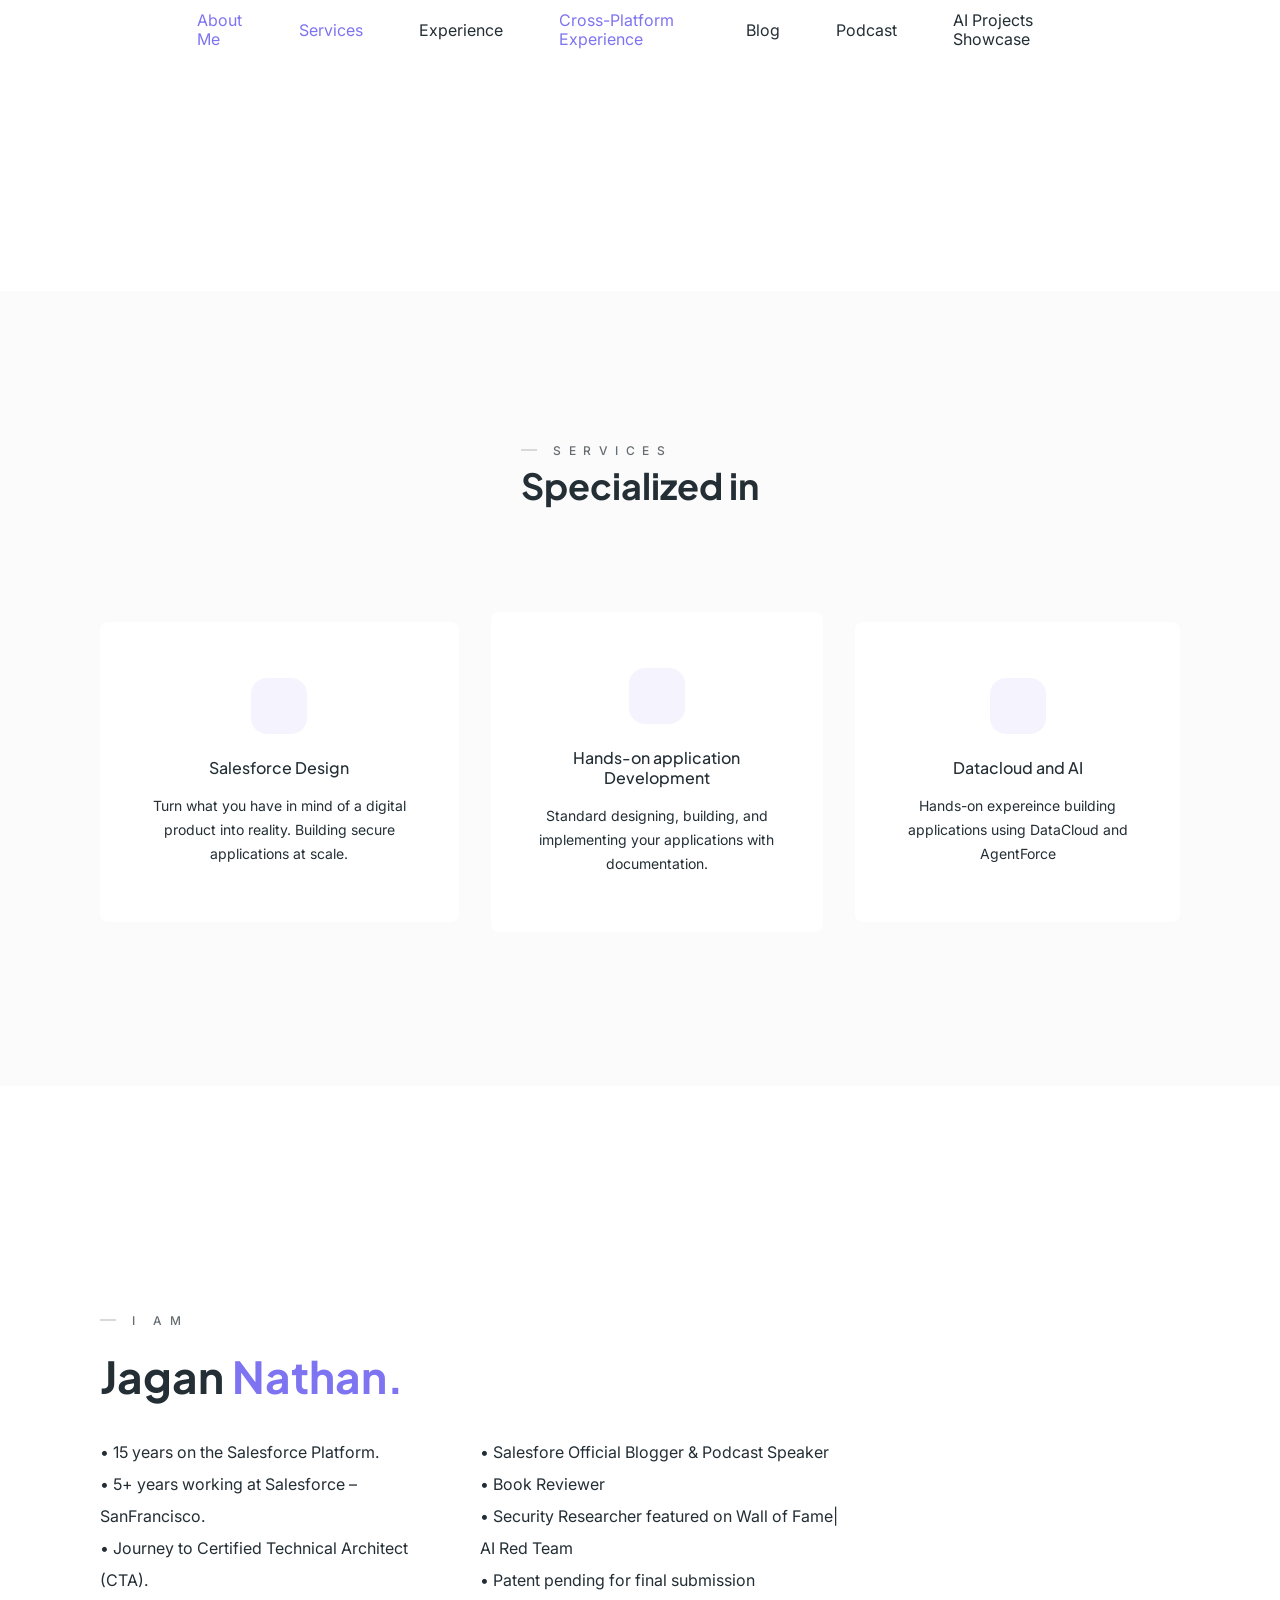
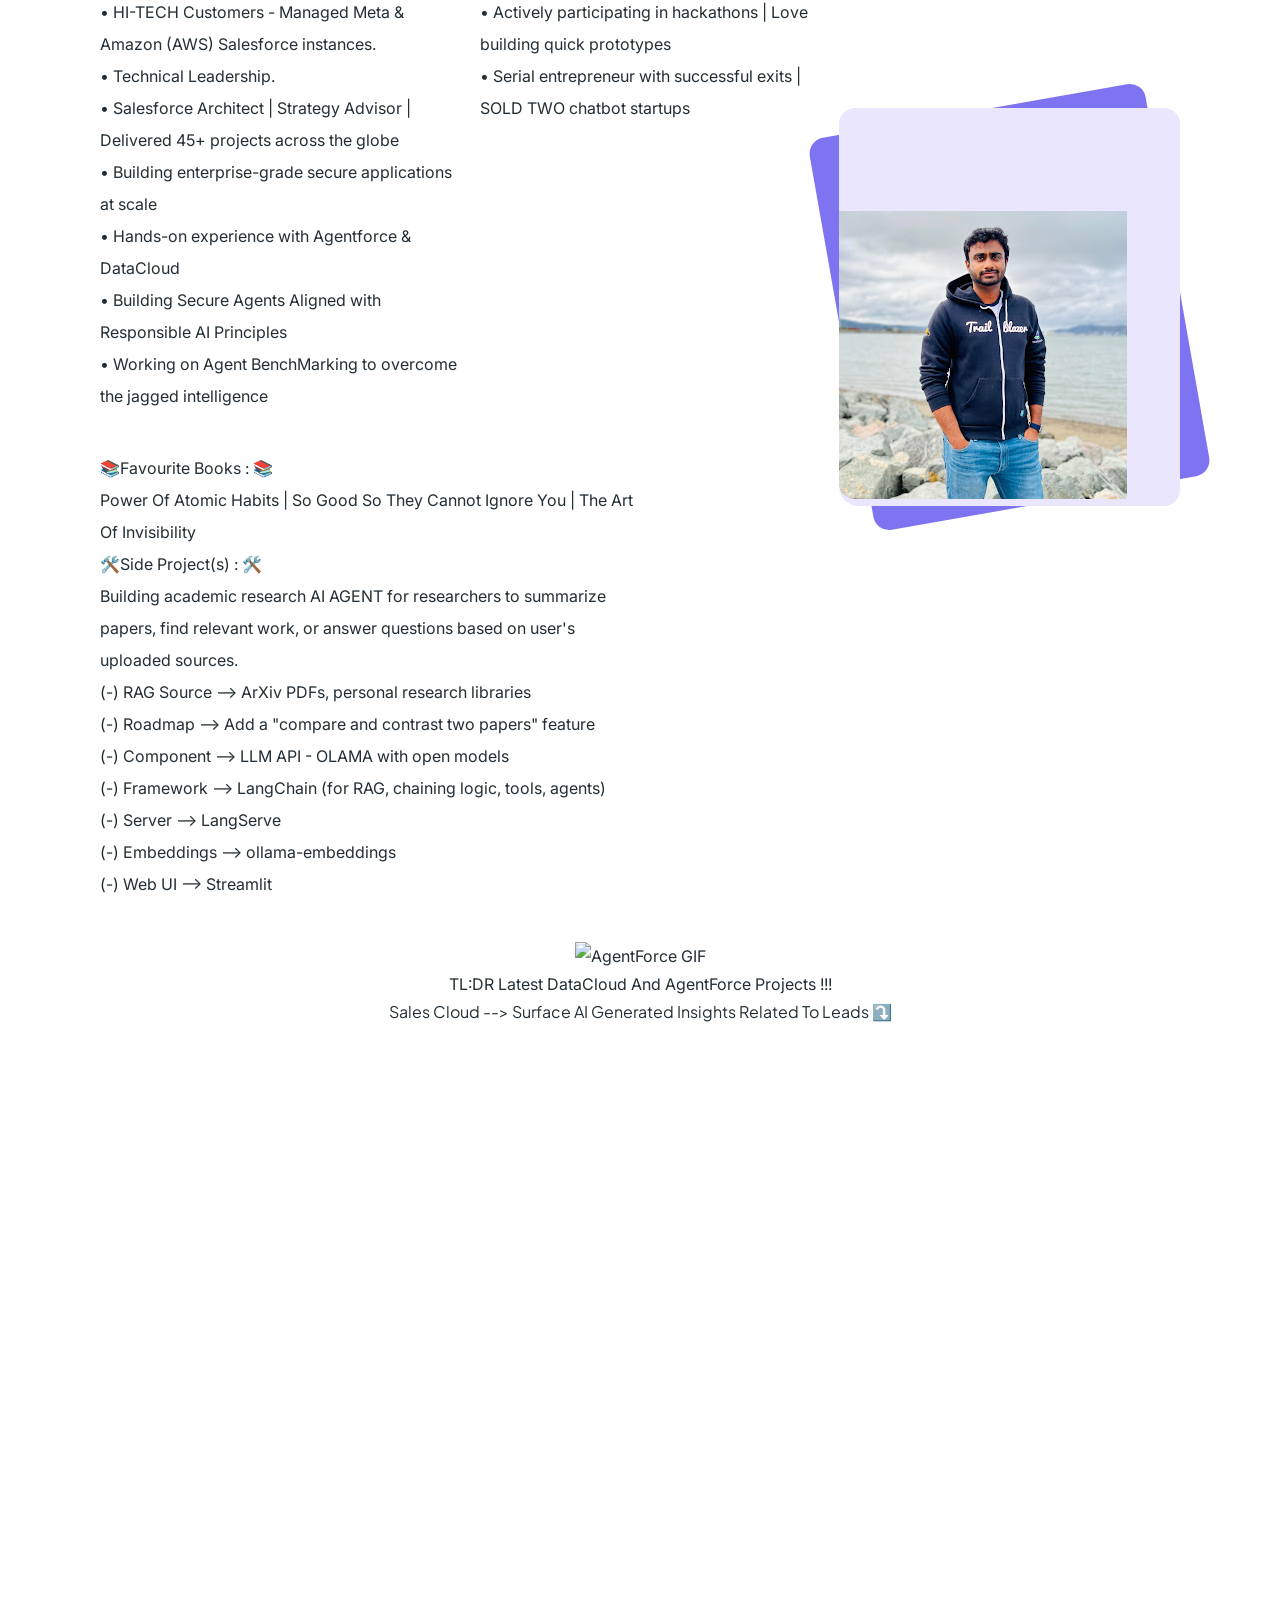
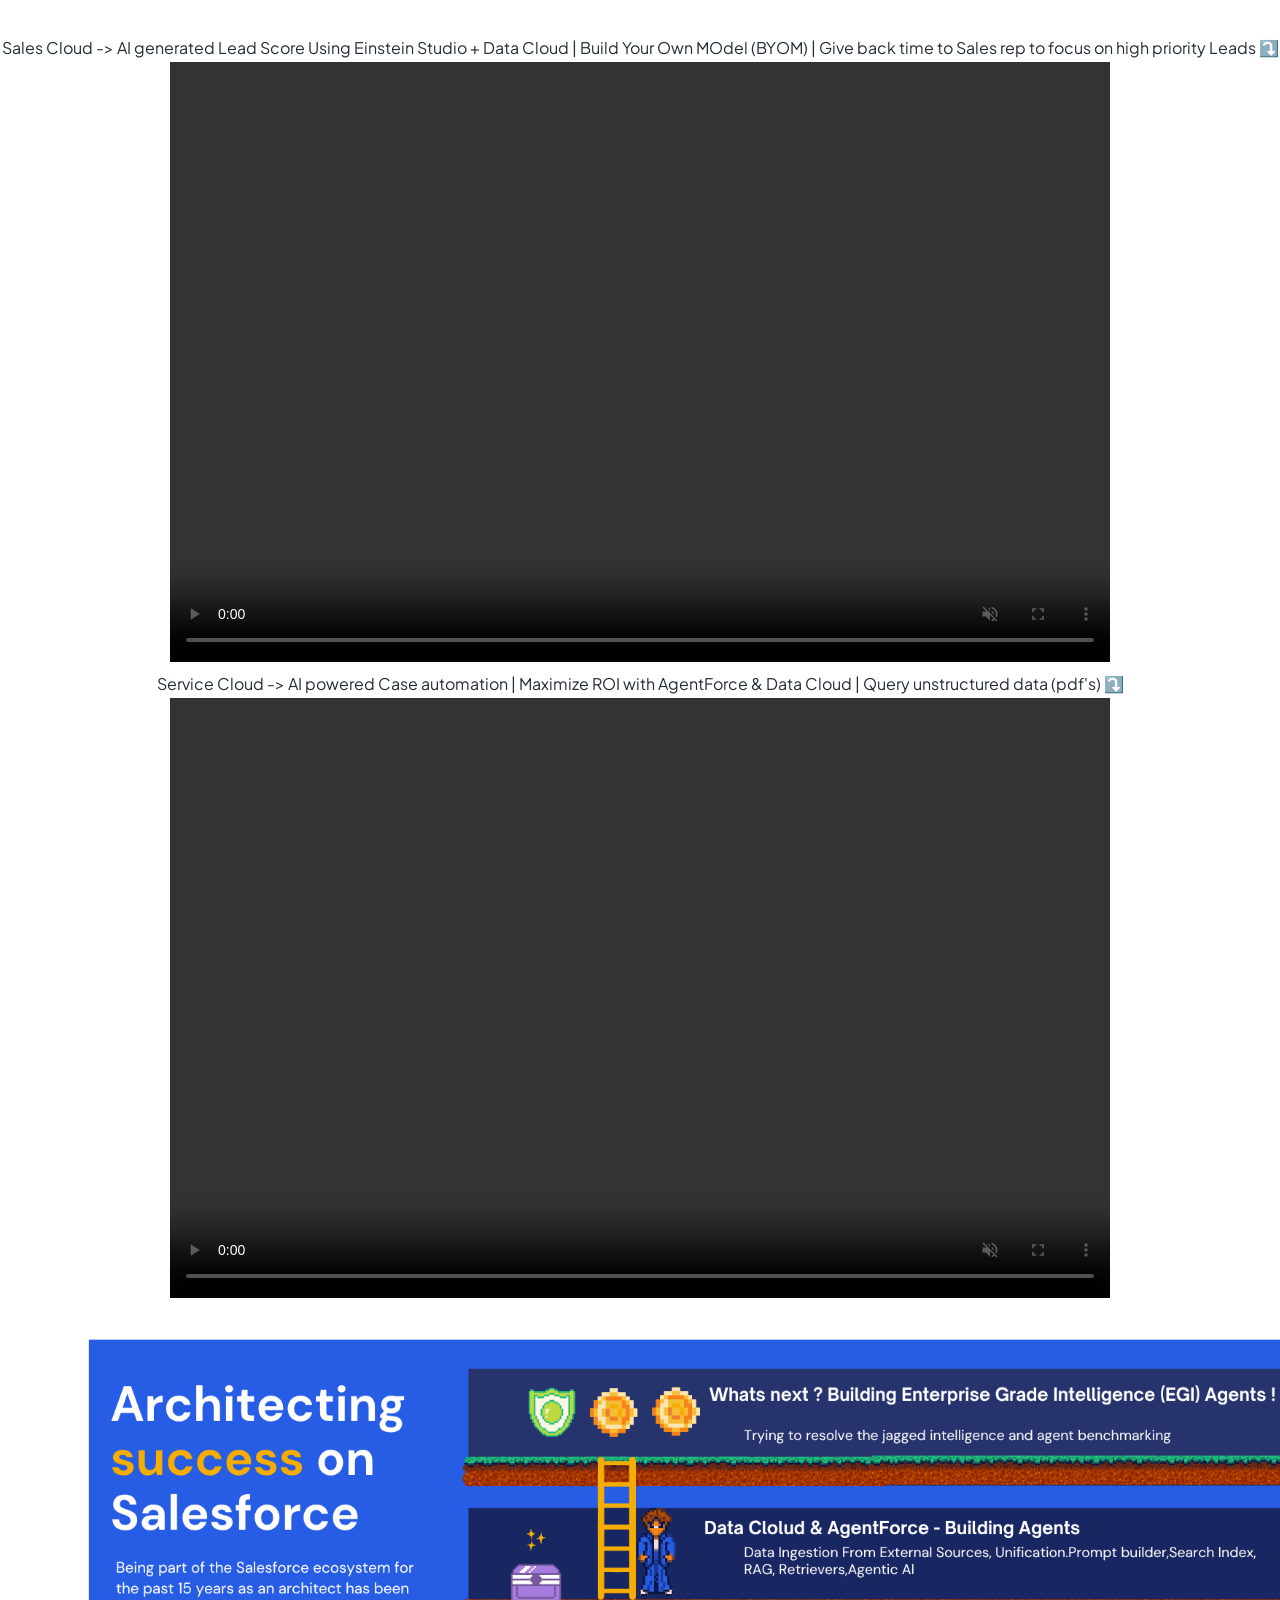
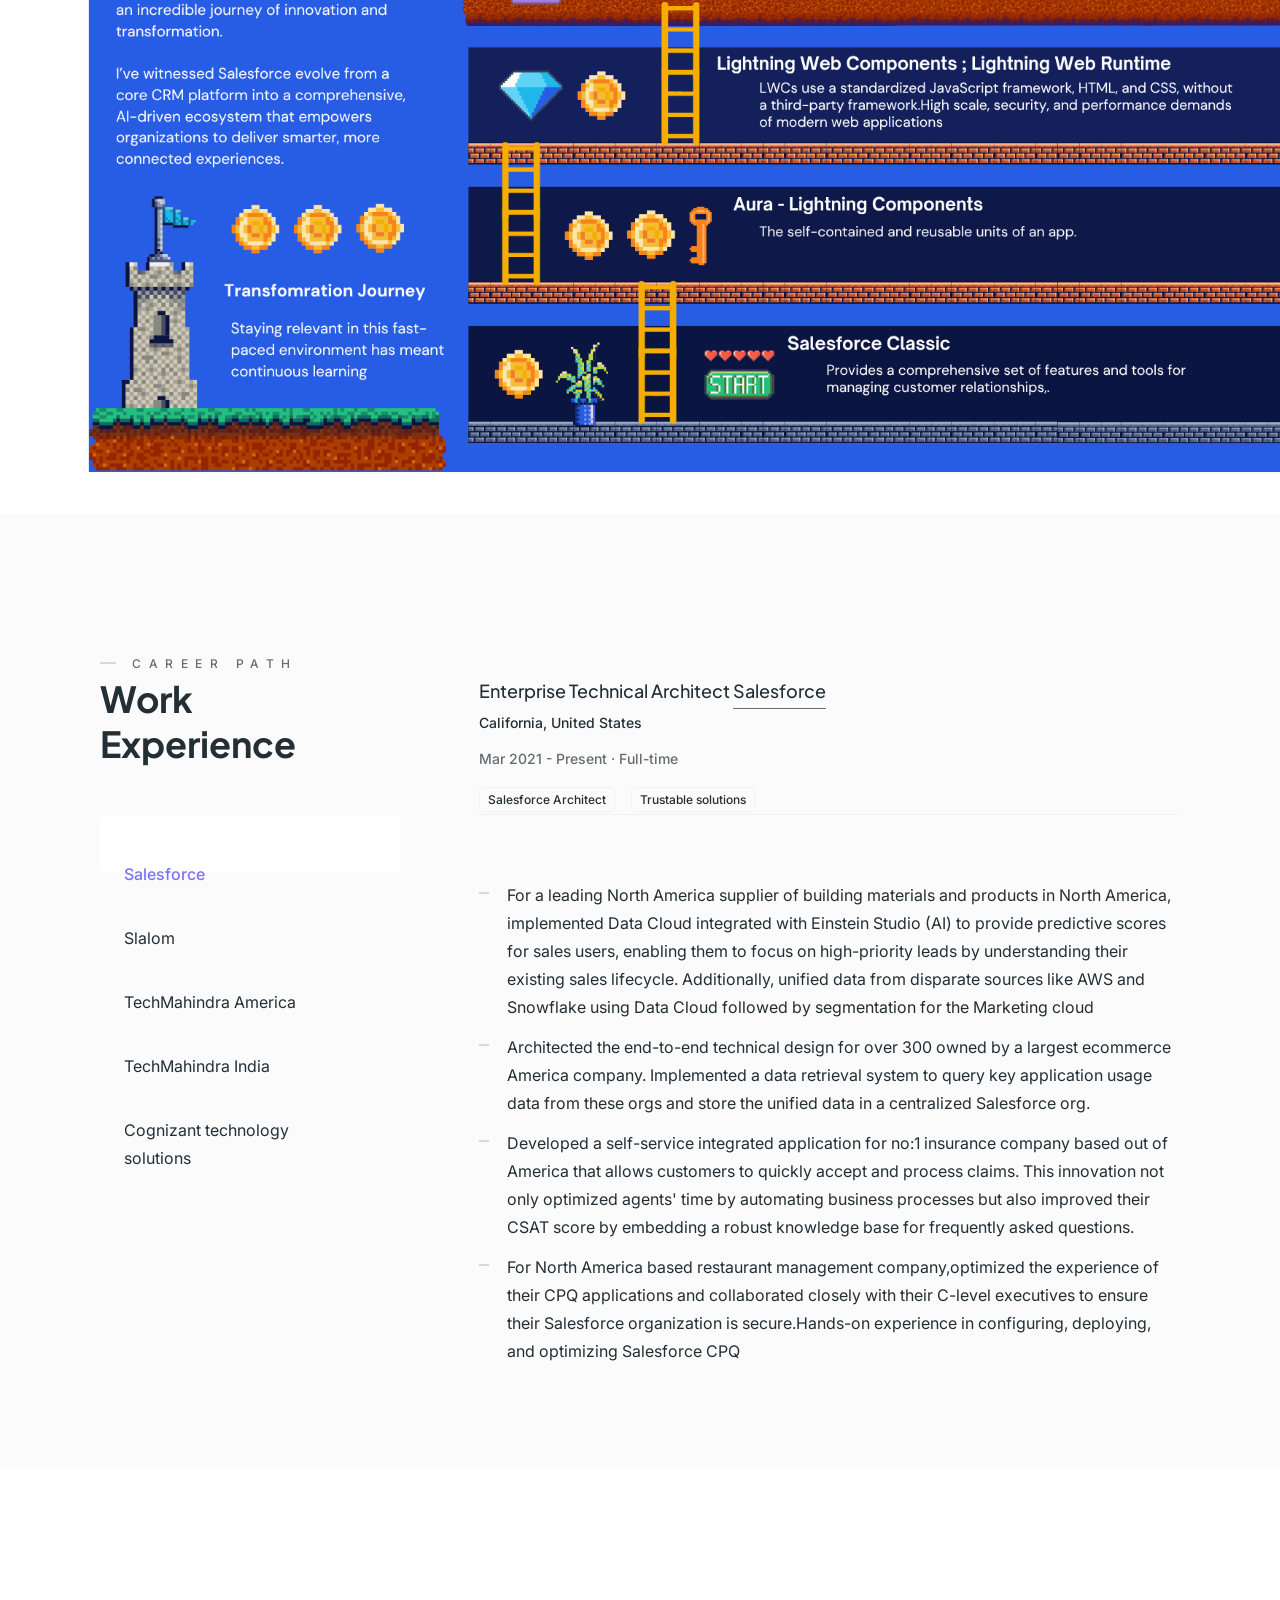
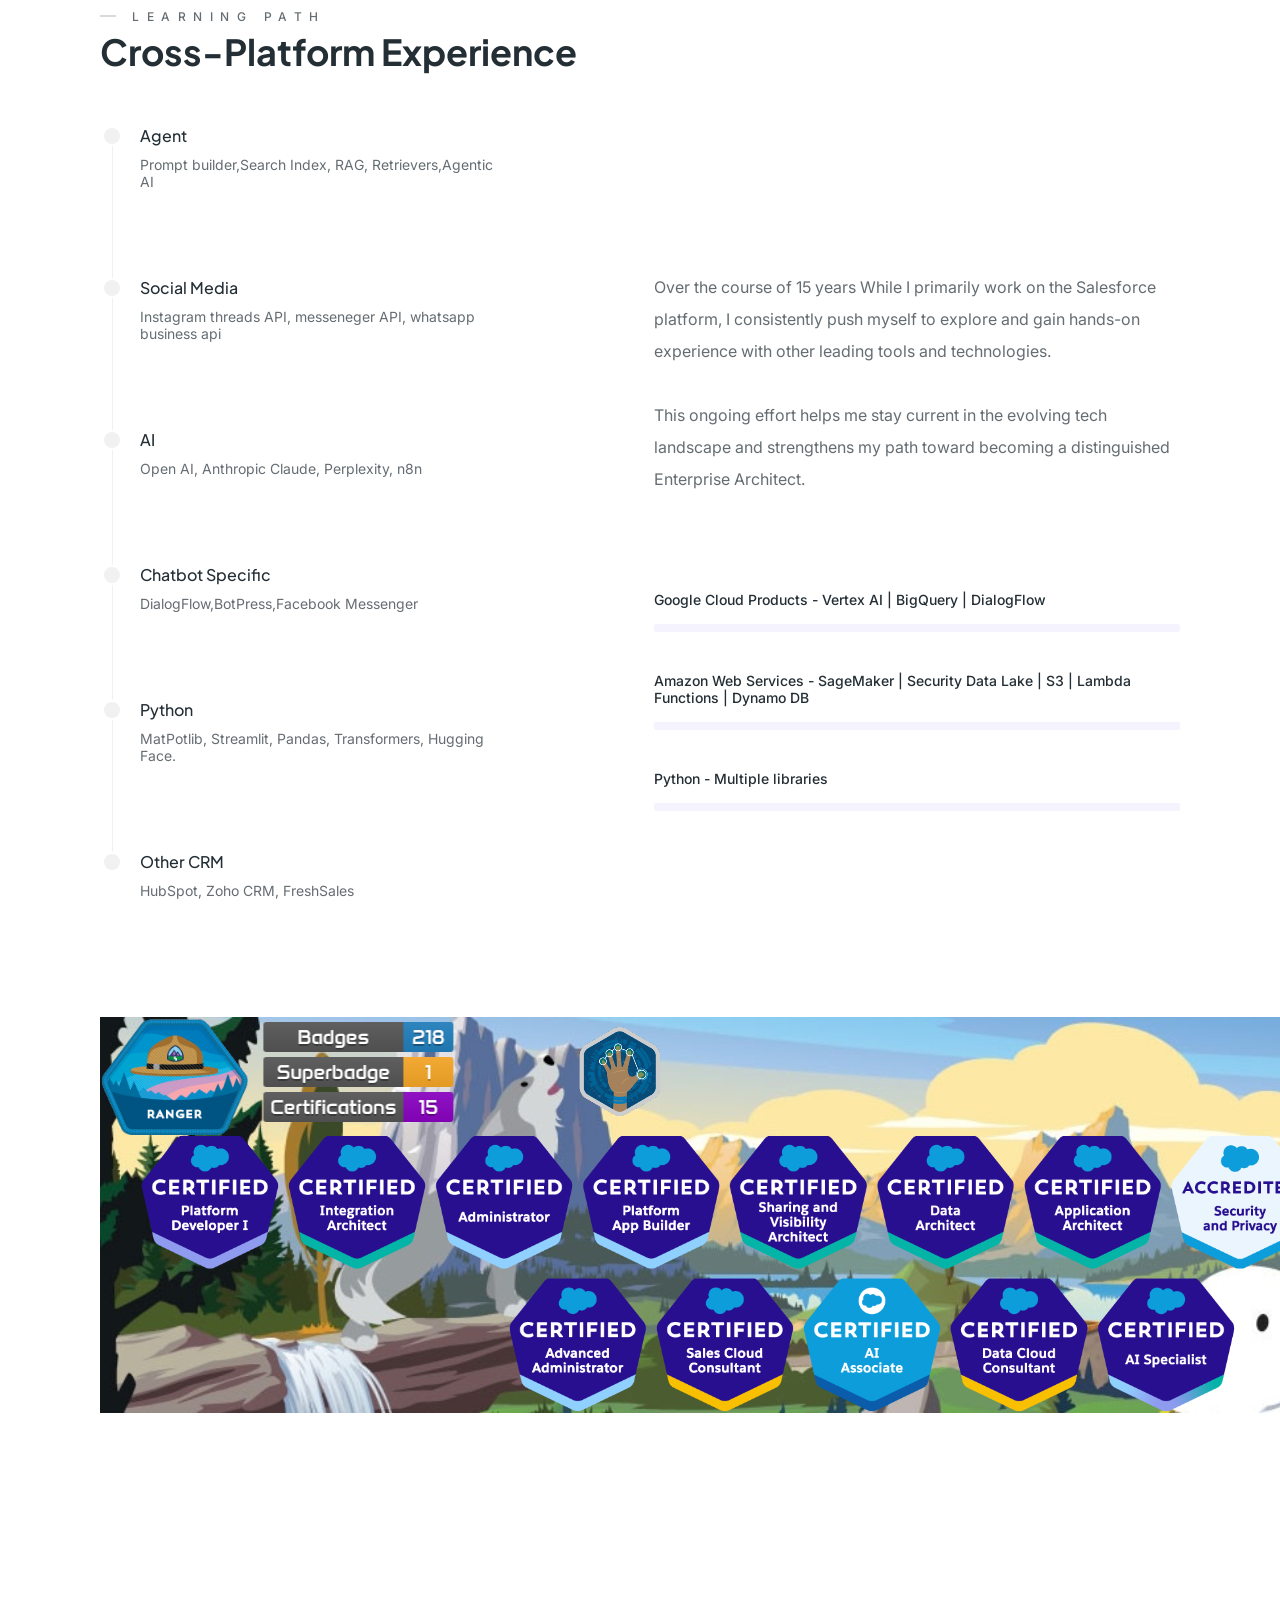
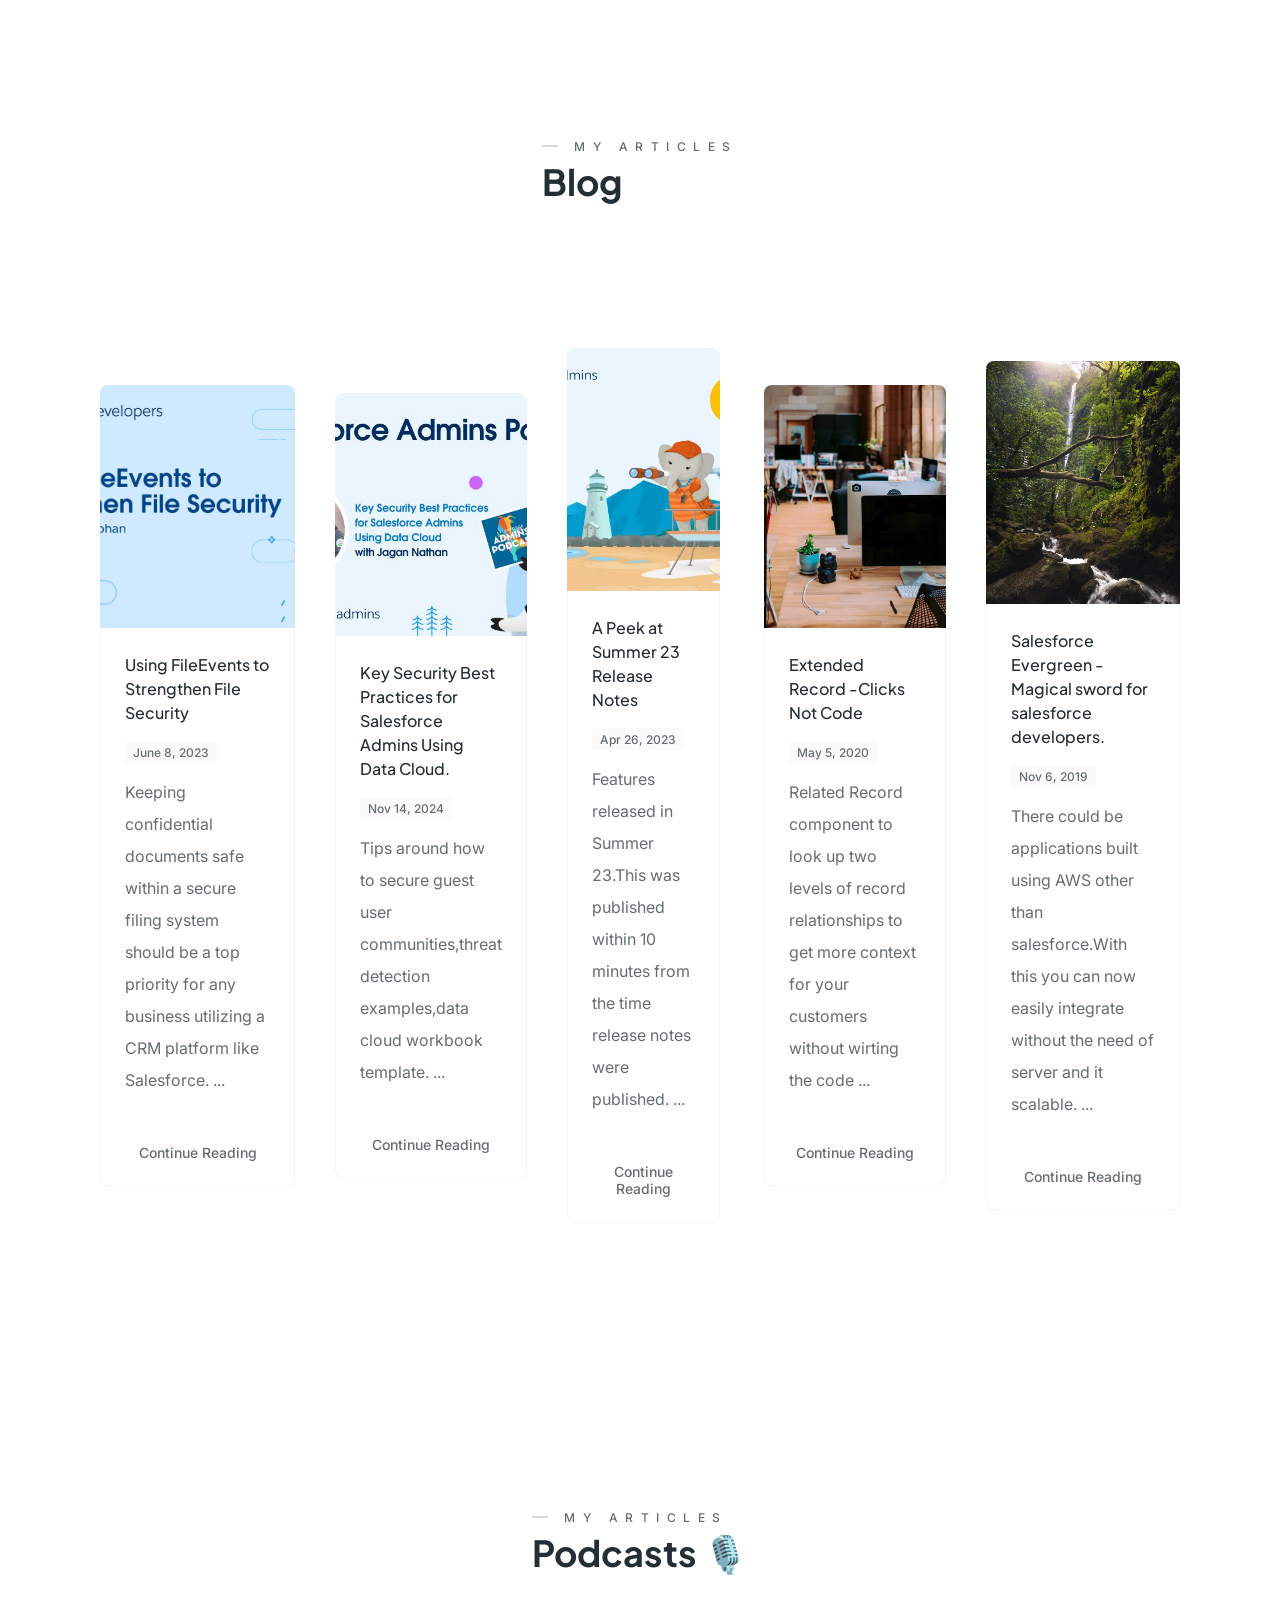
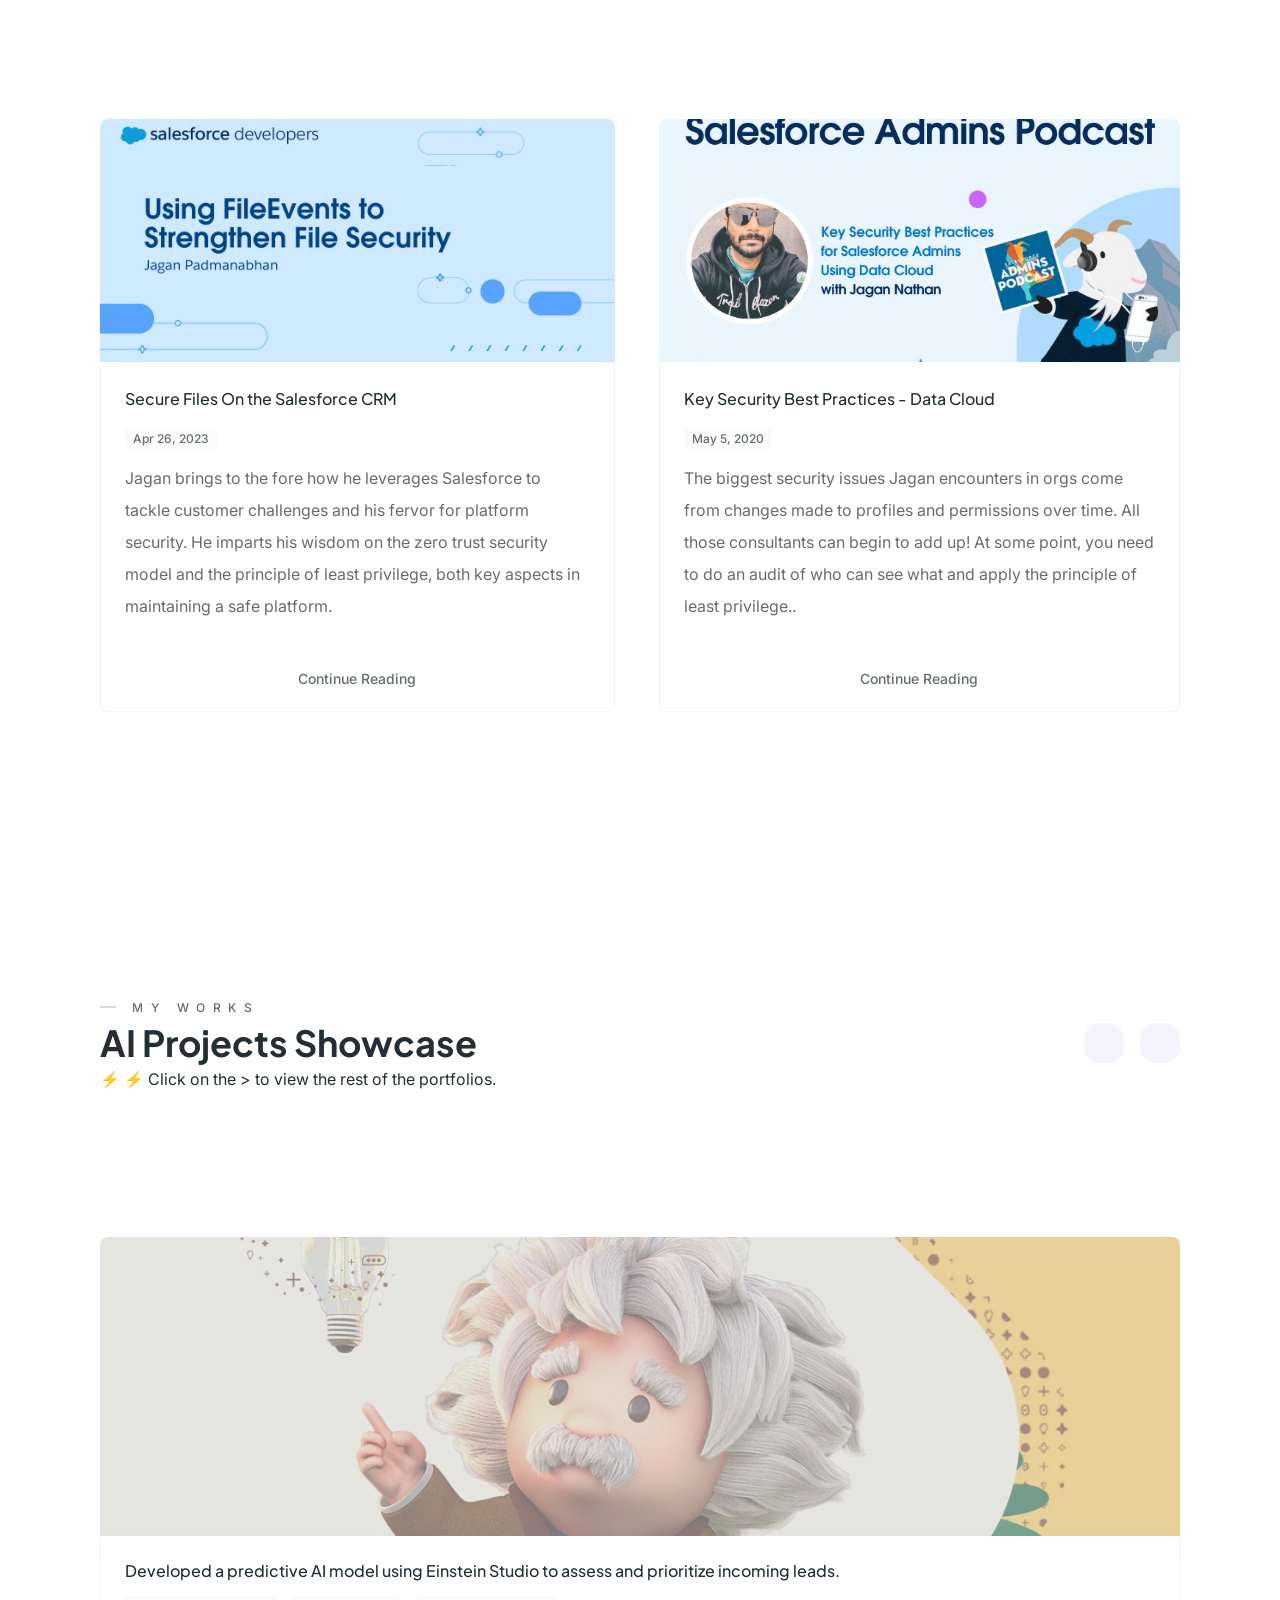
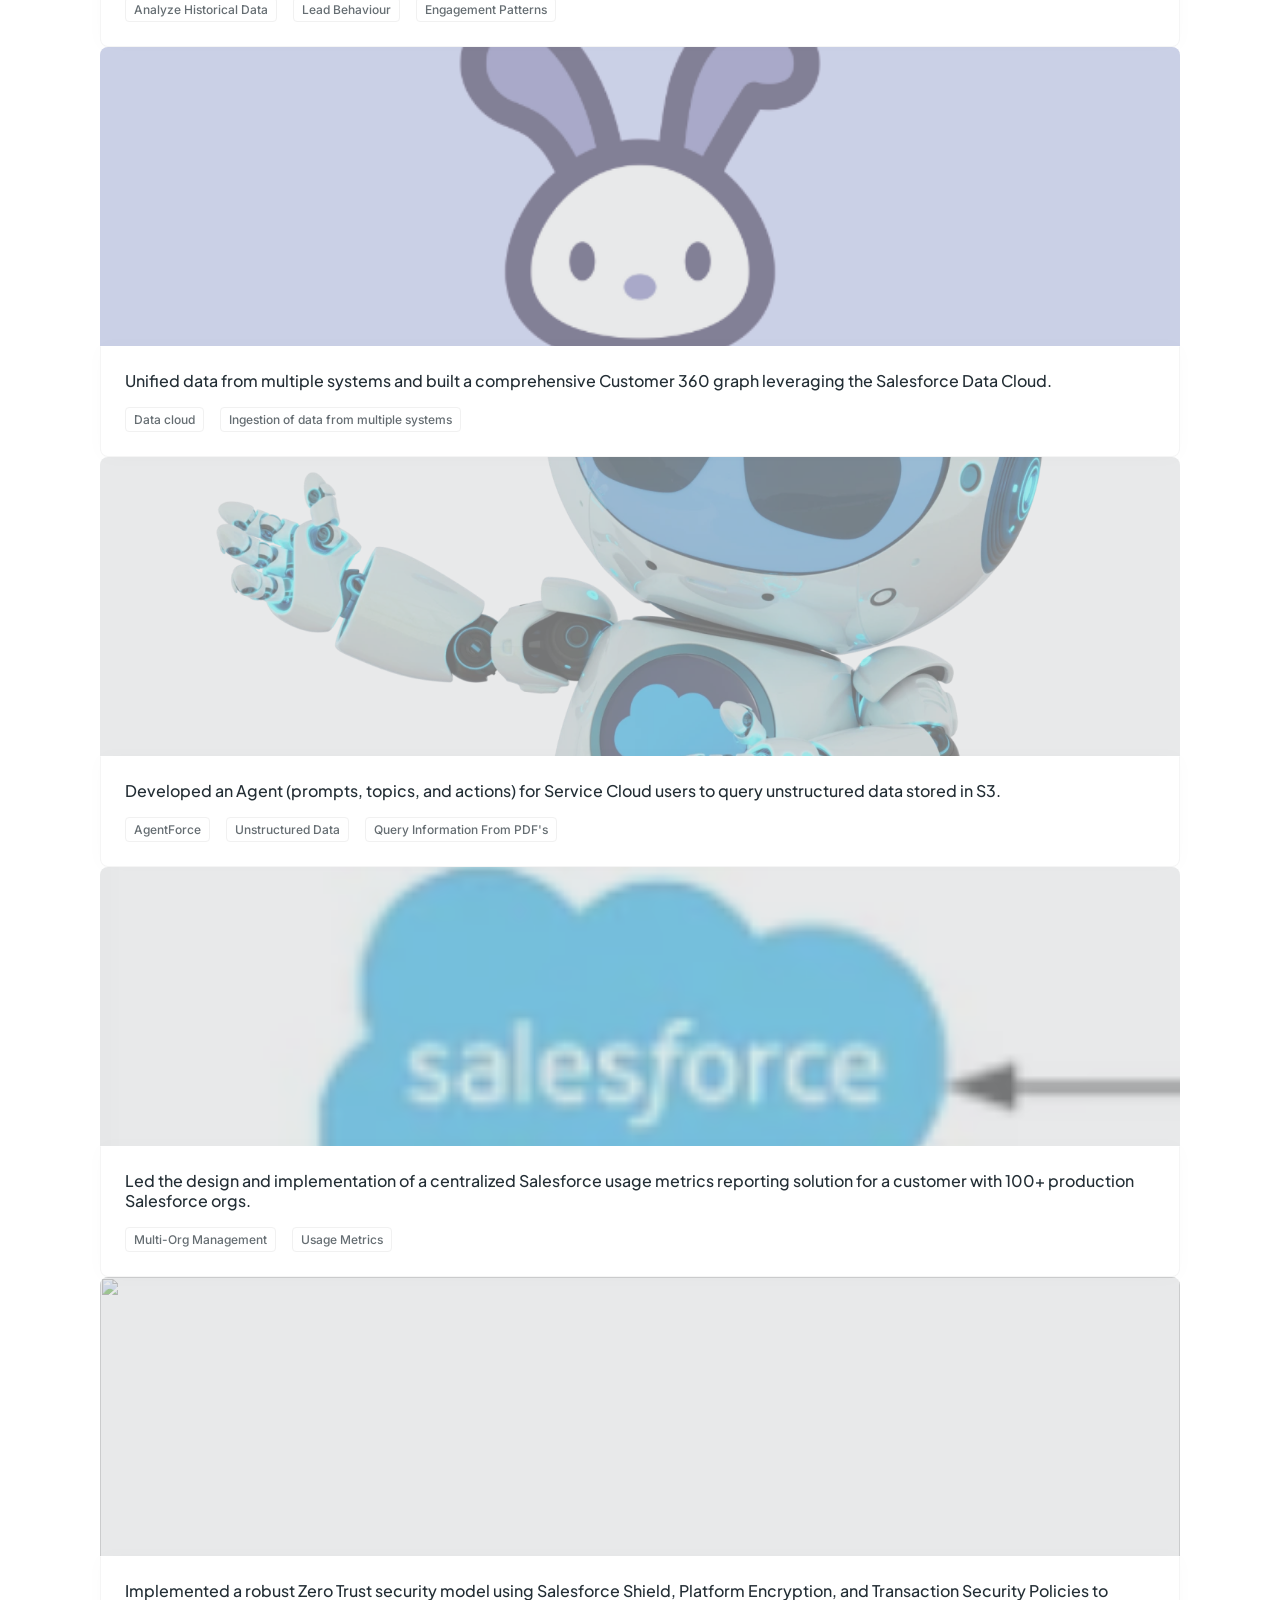
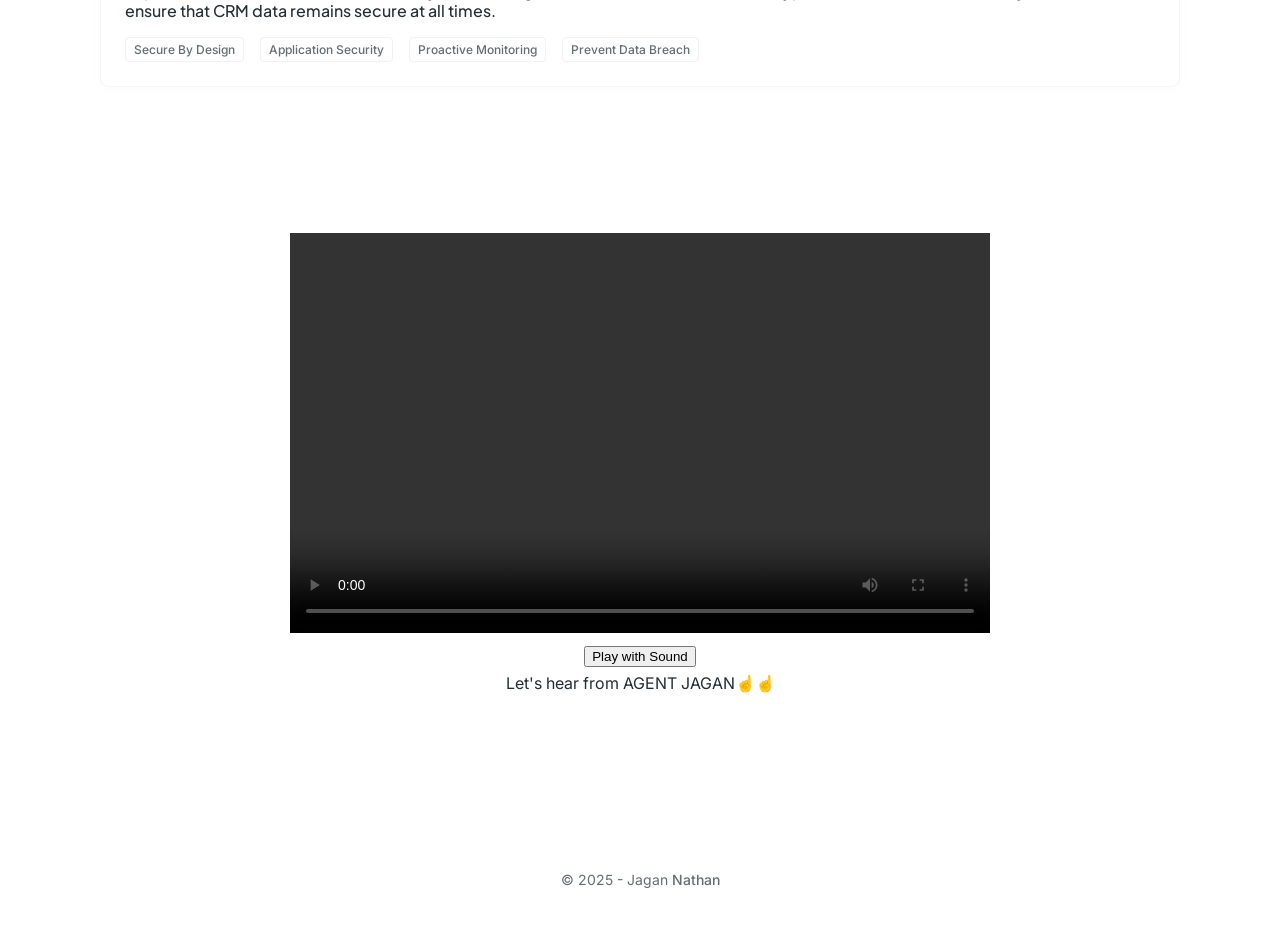
==== index.html @ b6760c0c "Update index.html" ====
<!DOCTYPE html>
<html lang="en">
<head>
    <meta charset="UTF-8">
    <meta http-equiv="X-UA-Compatible" content="IE=edge">
    <meta name="viewport" content="width=device-width, initial-scale=1.0">
    <link rel="apple-touch-icon" sizes="180x180" href="assets/favicon/apple-touch-icon.png">
    <link rel="icon" type="image/png" sizes="32x32" href="assets/favicon/favicon-32x32.png">
    <link rel="icon" type="image/png" sizes="16x16" href="assets/favicon/favicon-16x16.png">
    <link rel="manifest" href="assets/favicon/site.webmanifest">
    <link rel="preconnect" href="https://fonts.googleapis.com">
    <link rel="preconnect" href="https://fonts.gstatic.com" crossorigin>
    <link href="https://fonts.googleapis.com/css2?family=Inter:wght@300;400;500&family=Plus+Jakarta+Sans:wght@300;400;500;600;700&display=swap" rel="stylesheet">
    <link href="assets/css/aos.css" rel="stylesheet">
    <link href="assets/css/swiper-bundle.min.css" rel="stylesheet">
    <link rel="stylesheet" href="assets/css/kursor.css">
    <link rel="stylesheet" href="./styles.css">
    <title>Portfolio Website | Jagan Nathan</title>
</head>
<body>
<header class="header">
    <div class="container">
        <div class="logo" data-aos-delay="200" data-aos="fade-down">
            <svg viewBox="0 0 114 41">
                <use xlink:href="assets/img/Salesforce.com_logo.png">
            </svg>
        </div>
        <nav class="nav">
            <ul class="nav-links">
                <li class="services active" data-aos-delay="200" data-aos="fade-down"><a href="#AboutMe">About Me</a></li>
                <li class="services active" data-aos-delay="200" data-aos="fade-down"><a href="#services">Services</a></li>
                <li class="experience" data-aos-delay="300" data-aos="fade-down"><a href="#experience">Experience</a></li>
                <li class="services active" data-aos-delay="200" data-aos="fade-down"><a href="#education-skill">Cross-Platform Experience</a></li>
                <li class="blog" data-aos-delay="350" data-aos="fade-down"><a href="#blog">Blog</a></li>
                <li class="blog" data-aos-delay="350" data-aos="fade-down"><a href="#Podcast">Podcast</a></li>
                <li class="portfolios" data-aos-delay="250" data-aos="fade-down"><a href="#portfolios">AI Projects Showcase</a></li>
                <li data-aos-delay="400" data-aos="fade-down" class="more-links">
                    <svg viewBox="0 0 12 3"><use xlink:href="assets/img/sprite.svg#more-links"></use></svg>
                    <ul class="menu-list">
                    </ul>
                </li>
            </ul>
        </nav>
        <div class="right-content" data-aos-delay="500" data-aos="fade-down">
            <div class="theme-color-toggle">
                <svg class="moon" viewBox="0 0 24 24">
                    <use xlink:href="assets/img/sprite.svg#moon-icon"></use>
                </svg>
                <svg class="sun" viewBox="0 0 24 24">
                    <use xlink:href="assets/img/sprite.svg#sun-icon"></use>
                </svg>
            </div>
            <svg class="mobile-menu-toggle" viewBox="0 0 24 24">
                <use xlink:href="assets/img/sprite.svg#menu"></use>
            </svg>
        </div>
    </div>
</header>
<main>

    <section class="service-section" id="services">
        <div class="container">
            <div class="section-name center" data-aos="fade-up">
                <div class="content">
                    <p class="above-title">Services</p>
                    <h4 class="title">Specialized in</h4>
                </div>
            </div>
            <div class="service-item-wrapper">
                <div class="service-item" data-aos="fade-up" data-aos-delay="200">
                    <div class="icon">
                        <svg viewBox="0 0 25 24">
                            <use xlink:href="assets/img/sprite.svg#ux-service"></use>
                        </svg>
                    </div>
                    <h4 class="title">Salesforce Design</h4>
                    <p class="body">Turn what you have in mind of a digital product into reality. Building secure applications at scale.</p>
                </div>
                <div class="service-item" data-aos="fade-up" data-aos-delay="250">
                    <div class="icon">
                        <svg viewBox="0 0 25 24">
                            <use xlink:href="assets/img/sprite.svg#app-development"></use>
                        </svg>
                    </div>
                    <h4 class="title">Hands-on application Development</h4>
                    <p class="body">Standard designing, building, and implementing your applications with documentation.</p>
                </div>
                <div class="service-item" data-aos="fade-up" data-aos-delay="300">
                    <div class="icon">
                        <svg viewBox="0 0 25 24">
                            <use xlink:href="assets/img/sprite.svg#web-development"></use>
                        </svg>
                    </div>
                    <h4 class="title">Datacloud and AI</h4>
                    <p class="body">Hands-on expereince building applications using DataCloud and AgentForce</p>
                </div>
            </div>
        </div>
    </section>

    
    <section class="hero-section" id="AboutMe">
        <div class="container">
            <div class="content" data-aos="fade-up">
                <p class="above-title mb-16">I am</p>
                <h1 class="full-name">Jagan <span class="primary">Nathan.</span></h1>

                  <div class="two-columns">
                    <p class="about">
                        • 15 years on the Salesforce Platform.<br>
                        • 5+ years working at Salesforce – SanFrancisco.<br>
                        • Journey to Certified Technical Architect (CTA).<br>
                        • HI-TECH Customers - Managed Meta & Amazon (AWS) Salesforce instances.<br/>
                        • Technical Leadership.<br>
                        • Salesforce Architect | Strategy Advisor | Delivered 45+ projects across the globe<br>
                        • Building enterprise-grade secure applications at scale<br>
                        • Hands-on experience with Agentforce & DataCloud<br>
                        • Building Secure Agents Aligned with Responsible AI Principles<br>
                        • Working on Agent BenchMarking to overcome the jagged intelligence<br>
                    </p>
                    <p class="about">
                        • Salesfore Official Blogger & Podcast Speaker<br>
                        • Book Reviewer<br>
                        • Security Researcher featured on Wall of Fame| AI Red Team <br/>
                        • Patent pending for final submission<br/>
                        • Actively participating in hackathons | Love building quick prototypes<br>
                        • Serial entrepreneur with successful exits | SOLD TWO chatbot startups<br>
                    </p>
                  </div>
                <p class="about">
                    <b>📚Favourite Books : 📚 </b> <br>
                    Power Of Atomic Habits | So Good So They Cannot Ignore You | The Art Of Invisibility<br/>
                    <b>🛠️Side Project(s) : 🛠️ </b> <br/>
                        Building academic research AI AGENT for researchers to summarize papers, find relevant work, or answer questions based on user's uploaded sources.<br>
                                     (-) RAG Source --> ArXiv PDFs, personal research libraries <br>
                                     (-) Roadmap --> Add a "compare and contrast two papers" feature <br>
                                     (-) Component --> LLM API - OLAMA with open models <br>
                                     (-) Framework --> LangChain (for RAG, chaining logic, tools, agents) <br>
                                     (-) Server --> LangServe <br>
                                     (-) Embeddings --> ollama-embeddings <br>
                                     (-) Web UI --> Streamlit <br>
                </p>
                <ul class="social-icons">
                    <li>
                        <a target="_blank" href="https://www.linkedin.com/in/jagansalesforce">
                            <svg viewBox="0 0 24 24">
                                <use xlink:href="assets/img/sprite.svg#linkedin-icon"></use>
                            </svg>
                        </a>
                    </li>
                </ul>
            </div>
            <div class="image" data-aos="fade-up">
                <div class="cover">
                    <svg class="lines-vector" viewBox="0 0 199 210">
                        <use xlink:href="assets/img/sprite.svg#lines-vector"></use>
                    </svg>
                </div>
                <img class="avatar" src="assets/img/avatar.jpg" alt="Jagan Nathan">
            </div>
        </div>  
    </section>
    
    <center>
        <img class="avatar" src="https://media.licdn.com/dms/image/v2/D4D22AQF4HfCzpukY8Q/feedshare-shrink_800/B4DZU3sX1xGcAo-/0/1740396136212?e=2147483647&v=beta&t=jz-tjagDBmxVmxEfVSN1LM9cRnHmjtBTmmaZGBKcKdI" style="width:140px; height:auto;" alt="AgentForce GIF">
    </center>

    <center> TL:DR Latest DataCloud And AgentForce Projects !!!<br/>

       <h2><b> Sales Cloud --> Surface AI Generated Insights Related To Leads ⤵️ </b></h2>
            <iframe src="https://drive.google.com/file/d/1qDZolT_5ay5quSK-sc-5xQAp8rtN4nAz/preview" width="940" height="600" allow="autoplay" allowfullscreen></iframe>

        <h2><b> Sales Cloud -> AI generated Lead Score Using Einstein Studio + Data Cloud | Build Your Own MOdel (BYOM) | Give back time to Sales rep to focus on high priority Leads ⤵️ </b></h2>
        <video autoplay muted controls width="940" height="600">
              <source src="assets/Custom Lead AI Scoring.mov" type="video/mp4">
        </video>
        
        <h2><b> Service Cloud -> AI powered Case automation | Maximize ROI with AgentForce & Data Cloud | Query unstructured data (pdf's) ⤵️ </b></h2>
        <video autoplay muted controls width="940" height="600">
              <source src="assets/DC S3.mov" type="video/mp4">
        </video>
        
    </center>

    <center>
        <img class="avatar" src="Journey To Salesforce Transformation.png" width="1400" height="800" alt="Transformation">
    </center>
        
    <section class="experience-section" id="experience">
        <div class="container">
            <div class="side">
                <div class="section-name" data-aos="fade-up">
                    <p class="above-title">Career path</p>
                    <h4 class="title">Work Experience</h4>
                </div>
                <div class="companies-list">
                    <div class="selector">
                        <svg viewBox="0 0 24 24">
                            <use xlink:href="assets/img/sprite.svg#arrow-right"></use>
                        </svg>
                    </div>
                    <ul>
                        <li data-tab="Salesforce" class="active" data-aos="fade-up">Salesforce</li>
                        <li data-tab="Slalom" data-aos-delay="50" data-aos="fade-up">Slalom</li>
                        <li data-tab="TechMahindra America" data-aos-delay="100" data-aos="fade-up">TechMahindra America</li>
                        <li data-tab="TechMahindra India" data-aos-delay="100" data-aos="fade-up">TechMahindra India</li>
                        <li data-tab="Cognizant technology solutions" data-aos-delay="150" data-aos="fade-up">Cognizant technology solutions</li>
                    </ul>
                </div>
            </div>
            <div class="content active" id="Salesforce">
                <div class="headline" data-aos-delay="50" data-aos="fade-up">
                    <h4 class="job-title">Enterprise Technical Architect <span class="company-name">Salesforce</span></h4>
                    <p class="location">California, United States</p>
                    <p class="period">Mar 2021 - Present · Full-time</p>
                    <ul class="stack-list">
                        <li class="tag">Salesforce Architect</li>
                        <li class="tag">Trustable solutions</li>
                    </ul>
                </div>
                <div class="line"></div>
                <ul class="responsibilities">
                    <li data-aos-delay="50" data-aos="fade-up">For a leading North America supplier of building materials and products in North America, implemented Data Cloud integrated with Einstein Studio (AI) to provide predictive scores for sales users, enabling them to focus on high-priority leads by understanding their existing sales lifecycle. Additionally, unified data from disparate sources like AWS and Snowflake using Data Cloud followed by segmentation for the Marketing cloud</li>
                    <li data-aos-delay="100" data-aos="fade-up">Architected the end-to-end technical design for over 300 owned by a largest ecommerce America company. Implemented a data retrieval system to query key application usage data from these orgs and store the unified data in a centralized Salesforce org.</li>
                    <li data-aos-delay="150" data-aos="fade-up">Developed a self-service integrated application for no:1 insurance company based out of America that allows customers to quickly accept and process claims. This innovation not only optimized agents' time by automating business processes but also improved their CSAT score by embedding a robust knowledge base for frequently asked questions.</li>
                    <li data-aos-delay="200" data-aos="fade-up">For North America based restaurant management company,optimized the experience of their CPQ applications and collaborated closely with their C-level executives to ensure their Salesforce organization is secure.Hands-on experience in configuring, deploying, and optimizing Salesforce CPQ</li>
                </ul>
            </div>
            <div class="content" id="Slalom">
                <div class="headline" data-aos-delay="50" data-aos="fade-up">
                    <h4 class="job-title">Salesforce Architect <span class="company-name"> Slalom</span></h4>
                    <p class="location">California, United States</p>
                    <p class="period">Apr 2020 - Mar 2021 · Full-time</p>
                    <ul class="stack-list">
                        <li class="tag">HighTech Customers</li>
                        <li class="tag">Large Data Volume Applications</li>
                    </ul>
                </div>
                <div class="line"></div>
                <ul class="responsibilities">
                    <li>Developed a custom 360-degree view in Salesforce for the No:1 social media company's partner managers to easily access and understand their account data from multiple systems. </li>
                    <li>Collaborated with their stakeholders and the engineering team to develop a highly scalable UX research application within Salesforce, aimed at enhancing their UX research projects and improving overall user experience..</li>
                </ul>
            </div>
            <div class="content" id="TechMahindra America">
                <div class="headline" data-aos-delay="50" data-aos="fade-up">
                    <h4 class="job-title">Technical Architect<span class="company-name"> TechMahindra America</span></h4>
                    <p class="location">California, United States</p>
                    <p class="period">Dec 2017 - Apr 2020 · Full-time</p>
                    <ul class="stack-list">
                        <li class="tag">Multi-vendor projects</li>
                        <li class="tag">Migration from homegrown CRM to Salesforce</li>
                    </ul>
                </div>
                <div class="line"></div>
                <ul class="responsibilities">
                    <li>Provided technical leadership across media, tech and telecom industries, to deliver innovative Salesforce implementations that solved complex business challenges. </li>
                    <li>Led a team of developers, senior developers, and development leads to ensure the seamless execution of technical designs.</li>
                    <li>Single architect in the multi-vendor project, orchestrating complex migrations from on-premises to cloud environments for end-to-end service excellence.</li>
                    <li>Managed offshore implementations and resolved conflicts between vendors and teams to ensure seamless transitions and high-quality customer support.  ...</li>
                </ul>
            </div>
            <div class="content" id="TechMahindra India">
                <div class="headline" data-aos-delay="50" data-aos="fade-up">
                    <h4 class="job-title">Technical Architect<span class="company-name"> TechMahindra India</span></h4>
                    <p class="location">Chennai, India</p>
                    <p class="period">Apr 2014 - Dec 2017 · Full-time</p>
                    <ul class="stack-list">
                        <li class="tag">Multi-vendor projects</li>
                        <li class="tag">Migration from homegrown CRM to Salesforce</li>
                    </ul>
                </div>
                <div class="line"></div>
                <ul class="responsibilities">
                    <li>Work closely with business analysts, product managers, and other stakeholders to gather requirements and translate them into technical solutions. Ensure that the technical vision aligns with business objectives. </li>
                    <li>Provide strategic guidance on the architecture and design of Salesforce applications, ensuring they adhere to best practices and the latest Salesforce development standards.</li>
                    <li>Design and implement integrations between Salesforce and other third-party systems, ensuring seamless data flow and synchronization.</li>
                    <li>Lead and participate in regular code reviews to ensure code quality, consistency, and adherence to standards. Provide constructive feedback and mentorship to team members.  ...</li>
                </ul>
            </div>
            <div class="content" id="Cognizant technology solutions">
                <div class="headline" data-aos-delay="50" data-aos="fade-up">
                    <h4 class="job-title">CRM Analyst <span class="company-name">Cognizant technology solutions</span></h4>
                    <p class="location">Chennai, India</p>
                    <p class="period">May 2011 - Apr 2014 · Full-time</p>
                    <ul class="stack-list">
                        <li class="tag">User Administration</li>
                        <li class="tag">Reports & Dashboards</li>
                        <li class="tag">Configuration</li>
                    </ul>
                </div>
                <div class="line"></div>
                <ul class="responsibilities">
                    <li>Create and maintain data models, ensuring data integrity,consistency, and efficient data retrieval for reporting and analytics.</li>
                    <li>Implemented integration solutions, leveraging Salesforce APIs, REST, and SOAP, to integrate Salesforce with external systems, such as ERP and marketing automation platforms.</li>
                </ul>
            </div>
        </div>
    </section>

<section class="education-skill-section" id="education-skill">
        <div class="container">
            <div class="section-name" data-aos="fade-up">
                <p class="above-title">Learning Path</p>
                <h4 class="title">Cross-Platform Experience</h4>
            </div>
            <div class="education-skill-wrapper">
                <div class="education">
                    <div class="education-item" data-aos="fade-down" data-aos-delay="100">
                        <h4 class="school"> <b>Agent</b></h4>
                        <p class="degree-field">Prompt builder,Search Index, RAG, Retrievers,Agentic AI</p>
                        <p class="date"></p>
                    </div>
                    <div class="education-item" data-aos="fade-down" data-aos-delay="100">
                        <h4 class="school"><b>Social Media</b></h4>
                        <p class="degree-field">Instagram threads API, messeneger API, whatsapp business api</p>
                        <p class="date"></p>
                    </div>
                    <div class="education-item" data-aos="fade-down" data-aos-delay="100">
                        <h4 class="school"><b>AI</b></h4>
                        <p class="degree-field">Open AI, Anthropic Claude, Perplexity, n8n</p>
                        <p class="date"></p>
                    </div>
                    <div class="education-item" data-aos="fade-down" data-aos-delay="100">
                        <h4 class="school"><b>Chatbot Specific</b></h4>
                        <p class="degree-field">DialogFlow,BotPress,Facebook Messenger</p>
                        <p class="date"></p>
                    </div>
                    <div class="education-item" data-aos="fade-down" data-aos-delay="100">
                        <h4 class="school"><b>Python</b></h4>
                        <p class="degree-field">MatPotlib, Streamlit, Pandas, Transformers, Hugging Face.</p>
                        <p class="date"></p>
                    </div>
                    <div class="education-item" data-aos="fade-down" data-aos-delay="100">
                        <h4 class="school"><b>Other CRM</b></h4>
                        <p class="degree-field">HubSpot, Zoho CRM, FreshSales</p>
                        <p class="date"></p>
                    </div>
                </div>
                <div class="skill">
                    <p class="description" data-aos="fade-up" data-aos-delay="50">
                        Over the course of 15 years While I primarily work on the Salesforce platform, I consistently push myself to explore and gain hands-on experience with other leading tools and technologies.<br/><br/>
                        This ongoing effort helps me stay current in the evolving tech landscape and strengthens my path toward becoming a distinguished Enterprise Architect.<br/><br/>
                    </p>
                    <div class="progress-bar-wrapper" data-aos="fade-up" data-aos-delay="50">
                        <div class="progress-bar">
                            <p class="label">Google Cloud Products - Vertex AI | BigQuery | DialogFlow</p>
                            <div class="main-bar"><div class="fill" data-width="90"></div></div>
                        </div>
                        <div class="progress-bar">
                            <p class="label">Amazon Web Services - SageMaker | Security Data Lake | S3 | Lambda Functions | Dynamo DB</p>
                            <div class="main-bar"><div class="fill" data-width="90"></div></div>
                        </div>
                        <div class="progress-bar">
                            <p class="label">Python - Multiple libraries</p>
                            <div class="main-bar"><div class="fill" data-width="90"></div></div>
                        </div>
                    </div>
                </div>
            </div>

            <div>
                <img class="avatar" src="assets/img/LinkedIn Banner.png" alt="LinkedIn Banner">
            </div>
            
        </div>
    </section>





    
    <section class="blog-section" id="blog">
        <div class="container">
            <div class="section-name center" data-aos="fade-up">
                <div class="content">
                    <p class="above-title">My articles</p>
                    <h4 class="title">Blog</h4>
                </div>
            </div>
            <div class="post-item-wrapper">
                <article class="post-item" data-aos="fade-up" data-aos-delay="50" >
                    <figure>
                        <img src="assets/img/FileEvents.png" alt="Application Security">
                    </figure>
                    <div class="content">
                        <h3 class="title">Using FileEvents to Strengthen File Security</h3>
                        <div class="detail">
                            <time class="tag">June 8, 2023</time>
                        </div>
                        <p class="body">Keeping confidential documents safe within a secure filing system should be a top priority for any business utilizing a CRM platform like Salesforce. ...</p>
                        <div class="bottom">
                            <a target="_blank" href="https://developer.salesforce.com/blogs/2023/06/using-fileevents-to-strengthen-file-security">Continue Reading</a>
                        </div>
                    </div>
                </article>
                <article class="post-item" data-aos="fade-up" data-aos-delay="100" >
                    <figure>
                        <img src="assets/img/Jagan-Nathan-badge.jpg" alt="Deploy Next.js Project on Heroku">
                    </figure>
                    <div class="content">
                        <h3 class="title">Key Security Best Practices for Salesforce Admins Using Data Cloud.</h3>
                        <div class="detail">
                            <time class="tag">Nov 14, 2024</time>
                        </div>
                        <p class="body">Tips around how to secure guest user communities,threat detection examples,data cloud workbook template. ...</p>
                        <div class="bottom">
                            <a target="_blank" href="https://admin.salesforce.com/blog/2024/key-security-best-practices-for-salesforce-admins-using-data-cloud-podcast">Continue Reading</a>
                        </div>
                    </div>
                </article>
                <article class="post-item" data-aos="fade-up" data-aos-delay="150" >
                    <figure>
                        <img src="assets/img/Summer23.png" alt="Deploy Next.js Project on Heroku">
                    </figure>
                    <div class="content">
                        <h3 class="title">A Peek at Summer 23 Release Notes</h3>
                        <div class="detail">
                            <time class="tag">Apr 26, 2023</time>
                        </div>
                        <p class="body">Features released in Summer 23.This was published within 10 minutes from the time release notes were published. ...</p>
                        <div class="bottom">
                            <a target="_blank" href="https://jagannathan-salesforce.medium.com/a-peek-at-summer-23-release-notes-bc59ad91f3d6">Continue Reading</a>
                        </div>
                    </div>
                </article>
                &nbsp;
                &nbsp;
                <article class="post-item" data-aos="fade-up" data-aos-delay="150" >
                    <figure>
                        <img src="assets/img/ExtendedRecords.png" alt="Deploy Next.js Project on Heroku">
                    </figure>
                    <div class="content">
                        <h3 class="title">Extended Record -Clicks Not Code</h3>
                        <div class="detail">
                            <time class="tag">May 5, 2020</time>
                        </div>
                        <p class="body">Related Record component to look up two levels of record relationships to get more context for your customers without wirting the code ...</p>
                        <div class="bottom">
                            <a target="_blank" href="https://medium.com/slalom-technology/extended-record-summer-20-release-clicks-not-code-61c5fa170244">Continue Reading</a>
                        </div>
                    </div>
                </article>
                <article class="post-item" data-aos="fade-up" data-aos-delay="150" >
                    <figure>
                        <img src="assets/img/SalesforceEvergreen.png" alt="Deploy Next.js Project on Heroku">
                    </figure>
                    <div class="content">
                        <h3 class="title">Salesforce Evergreen -Magical sword for salesforce developers.</h3>
                        <div class="detail">
                            <time class="tag">Nov 6, 2019</time>
                        </div>
                        <p class="body">There could be applications built using AWS other than salesforce.With this you can now easily integrate without the need of server and it scalable. ...</p>
                        <div class="bottom">
                            <a target="_blank" href="https://medium.com/slalom-technology/salesforce-evergreen-magical-sword-for-salesforce-developers-41f95128b5f8">Continue Reading</a>
                        </div>
                    </div>
                </article>
            </div>
        </div>
    </section>


        <section class="blog-section" id="Podcast">
        <div class="container">
            <div class="section-name center" data-aos="fade-up">
                <div class="content">
                    <p class="above-title">My articles</p>
                    <h4 class="title">Podcasts 🎙️ </h4>
                </div>
            </div>
            <div class="post-item-wrapper">
                <article class="post-item" data-aos="fade-up" data-aos-delay="150" >
                    <figure>
                        <img src="assets/img/FileEvents.png" alt="EM">
                    </figure>
                    <div class="content">
                        <h3 class="title">Secure Files On the Salesforce CRM</h3>
                        <div class="detail">
                            <time class="tag">Apr 26, 2023</time>
                        </div>
                        <p class="body">Jagan brings to the fore how he leverages Salesforce to tackle customer challenges and his fervor for platform security. He imparts his wisdom on the zero trust security model and the principle of least privilege, both key aspects in maintaining a safe platform.</p>
                        <div class="bottom">
                            <a target="_blank" href="https://open.spotify.com/episode/3S0R09tZ8418YPcsdpn6N2">Continue Reading</a>
                        </div>
                    </div>
                </article>
                &nbsp;
                &nbsp;
                <article class="post-item" data-aos="fade-up" data-aos-delay="150" >
                    <figure>
                        <img src="assets/img/Jagan-Nathan-badge.jpg" alt="Deploy Next.js Project on Heroku">
                    </figure>
                    <div class="content">
                        <h3 class="title">Key Security Best Practices - Data Cloud</h3>
                        <div class="detail">
                            <time class="tag">May 5, 2020</time>
                        </div>
                        <p class="body">The biggest security issues Jagan encounters in orgs come from changes made to profiles and permissions over time. All those consultants can begin to add up! At some point, you need to do an audit of who can see what and apply the principle of least privilege..</p>
                        <div class="bottom">
                            <a target="_blank" href="https://medium.com/slalom-technology/extended-record-summer-20-release-clicks-not-code-61c5fa170244">Continue Reading</a>
                        </div>
                    </div>
                </article>
            </div>
        </div>
    </section>


    

        <section class="portfolio-section" id="portfolios">
        <div class="container">
            <div class="section-name" data-aos="fade-up" data-aos-delay="200">
                <div class="content">
                    <p class="above-title">My works</p>
                    <h4 class="title">AI Projects Showcase</h4>
                    <b> ⚡ ⚡ Click on the > to view the rest of the portfolios.</b>
                </div>
                <div class="slider-navigation">
                    <div class="prev">
                        <svg viewBox="0 0 24 24">
                            <use xlink:href="assets/img/sprite.svg#arrow-left"></use>
                        </svg>
                    </div>
                    <div class="next">
                        <svg viewBox="0 0 24 24">
                            <use xlink:href="assets/img/sprite.svg#arrow-right"></use>
                        </svg>
                    </div>
                </div>
            </div>
            <div class="portfolio-item-wrapper">
                <div class="swiper">
                    <div class="swiper-wrapper">
                        <div class="swiper-slide" data-aos="fade-up" data-aos-delay="200">
                            <article class="portfolio-item">
                                <figure>
                                    <img src="assets/img/Einstein_Copilot_Announcement.jpg">
                                </figure>
                                <div class="detail">
                                    <h4 class="title">Developed a predictive AI model using Einstein Studio to assess and prioritize incoming leads.</h4>
                                    <div class="bottom">
                                        <span class="tag">Analyze Historical Data</span>
                                         <span class="tag">Lead Behaviour</span>
                                         <span class="tag">Engagement Patterns</span>
                                        <a class="link" href="#">
                                            <svg viewBox="0 0 24 24">
                                                <use xlink:href="assets/img/sprite.svg#link"></use>
                                            </svg>
                                        </a>
                                    </div>
                                </div>
                            </article>
                        </div>
                        <div class="swiper-slide" data-aos="fade-up" data-aos-delay="300">
                            <article class="portfolio-item">
                                <figure>
                                    <img src="assets/img/Data Cloud.jpg">
                                </figure>
                                <div class="detail">
                                    <h4 class="title">
                                        Unified data from multiple systems and built a comprehensive Customer 360 graph leveraging the Salesforce Data Cloud.
                                    </h4>
                                    <div class="bottom">
                                        <span class="tag">Data cloud</span>
                                        <span class="tag">Ingestion of data from multiple systems</span>
                                        <a class="link" href="#">
                                            <svg viewBox="0 0 24 24">
                                                <use xlink:href="assets/img/sprite.svg#link"></use>
                                            </svg>
                                        </a>
                                    </div>
                                </div>
                            </article>
                        </div>
                        <div class="swiper-slide" data-aos="fade-up" data-aos-delay="400">
                            <article class="portfolio-item">
                                <figure>
                                    <img src="assets/img/AgentForce.jpg">
                                </figure>
                                <div class="detail">
                                    <h4 class="title">
                                        Developed an Agent (prompts, topics, and actions) for Service Cloud users to query unstructured data stored in S3.
                                    </h4>
                                    <div class="bottom">
                                        <span class="tag">AgentForce</span>
                                        <span class="tag">Unstructured Data</span>
                                        <span class="tag">Query Information From PDF's</span>
                                        <a class="link" href="#">
                                            <svg viewBox="0 0 24 24">
                                                <use xlink:href="assets/img/sprite.svg#link"></use>
                                            </svg>
                                        </a>
                                    </div>
                                </div>
                            </article>
                        </div>
                        <div class="swiper-slide" data-aos="fade-up" data-aos-delay="200">
                            <article class="portfolio-item">
                                <figure>
                                    <img src="assets/img/MultiOrg.png">
                                </figure>
                                <div class="detail">
                                    <h4 class="title">
                                        Led the design and implementation of a centralized Salesforce usage metrics reporting solution for a customer with 100+ production Salesforce orgs.
                                    </h4>
                                    <div class="bottom">
                                        <span class="tag">Multi-Org Management</span>
                                        <span class="tag">Usage Metrics</span>
                                        <a class="link" href="#">
                                            <svg viewBox="0 0 24 24">
                                                <use xlink:href="assets/img/sprite.svg#link"></use>
                                            </svg>
                                        </a>
                                    </div>
                                </div>
                            </article>
                        </div>
                        <div class="swiper-slide" data-aos="fade-up" data-aos-delay="200">
                            <article class="portfolio-item">
                                <figure>
                                    <img src="assets/img/portfolio-item-4.jpg">
                                </figure>
                                <div class="detail">
                                    <h4 class="title">Implemented a robust Zero Trust security model using Salesforce Shield, Platform Encryption, and Transaction Security Policies to ensure that CRM data remains secure at all times.</h4>
                                    <div class="bottom">
                                        <span class="tag">Secure By Design</span>
                                        <span class="tag">Application Security</span>
                                        <span class="tag">Proactive Monitoring</span>
                                        <span class="tag">Prevent Data Breach</span>
                                        <a class="link" href="#">
                                            <svg viewBox="0 0 24 24">
                                                <use xlink:href="assets/img/sprite.svg#link"></use>
                                            </svg>
                                        </a>
                                    </div>
                                </div>
                            </article>
                        </div>
                    </div>
                </div>
            </div>
        </div>
    </section>
    <center>
        <video id="myVideo" controls width="700" height="400">
            <source src="assets/Agent Jagan.mp4" type="video/mp4">
            Your browser does not support the video tag.
        </video>
    <center>    
        <button onclick="playWithSound()">Play with Sound</button>
    </center>     
        <script>
        function playWithSound() {
            const video = document.getElementById('myVideo');
            video.muted = false;
            video.play();
        }
        </script>
    </center>
    <center>
    Let's hear from AGENT JAGAN☝️☝️
    </center>
</main>
<footer class="footer">
    <ul class="social-icons" data-aos="fade-up" data-aos-delay="50">
        <li>
            <a target="_blank" href="https://www.linkedin.com/in/jagansalesforce">
                <svg viewBox="0 0 24 24">
                    <use xlink:href="assets/img/sprite.svg#linkedin-icon"></use>
                </svg>
            </a>
        </li>
    </ul>
    <p class="copyright" data-aos="fade-up" data-aos-delay="100">© <span class="year">2025</span>  -  Jagan<span class="bold"> Nathan</span></p>
</footer>
</body>
<script src="assets/js/aos.js"></script>
<script src="assets/js/swiper-bundle.min.js"></script>
<script src="assets/js/kursor.js"></script>
<script src="assets/js/svg4everybody.min.js"></script>
<script src="assets/js/css-vars-ponyfill.min.js"></script>
<script src="assets/js/unfetch.js"></script>
<script src="./script.js"></script>
</html>
---- styles.css ----
/* THEME */
:root {
    --purple: #7E74F1;
    --purple-light-1: #EAE6FE;
    --purple-light-2: #F5F3FE;
    --cinder: #232E35;
    --cinder-light: #656D72;
    --light: #FBFBFB;
    --light-2: #f1f1f1;
    --light-3: #f5f5f5;
    --light-4: #D9D9D9;
    --white: #FFFFFF;
}
[data-theme="dark"] {
    --midnight-express: #282D3F;
    --licorice: #33394D;
    --light: #2d3346;
    --light-2: #35394a;
    --cinder: var(--white);
    --cinder-light: #dddddd;
    --light-4: #51576c;
    --purple-light-2: rgba(126, 116, 241, .04);
}
::selection {
    background: #e7e7e7;
}
[data-theme="dark"] ::selection {
    background: #35394A;
}
::-webkit-scrollbar-track {
    background-color: var(--light);
}
[data-theme="dark"] ::-webkit-scrollbar-track {
    background-color: var(--midnight-express);
}
::-webkit-scrollbar {
    width: 8px;
    background-color: var(--purple);
}
::-webkit-scrollbar-thumb {
    background-color: var(--purple);
}
/* RESET CSS */
html, body, div, span, applet, object, iframe,
h1, h2, h3, h4, h5, h6, p, blockquote, pre,
a, abbr, acronym, address, big, cite, code,
del, dfn, em, img, ins, kbd, q, s, samp,
small, strike, strong, sub, sup, tt, var,
b, u, i, center,
dl, dt, dd, ol, ul, li,
fieldset, form, label, legend,
table, caption, tbody, tfoot, thead, tr, th, td,
article, aside, canvas, details, embed,
figure, figcaption, footer, header, hgroup,
menu, nav, output, ruby, section, summary,
time, mark, audio, video {
    margin: 0;
    padding: 0;
    border: 0;
    font-size: 100%;
    font: inherit;
    vertical-align: baseline;
}
article, aside, details, figcaption, figure,
footer, header, hgroup, menu, nav, section {
    display: block;
}
body {
    line-height: 1;
}
ol, ul {
    list-style: none;
}
blockquote, q {
    quotes: none;
}
blockquote:before, blockquote:after,
q:before, q:after {
    content: '';
    content: none;
}
table {
    border-collapse: collapse;
    border-spacing: 0;
}
*, *:before, *:after {
    box-sizing: border-box;
}
a {
    text-decoration: none;
    color: inherit;
}
/* GENERAL */
body {
    font-size: 16px;
    line-height: 28px;
    font-family: 'Inter', sans-serif;
    font-weight: 400;
    color: var(--cinder);
}
[data-theme="dark"] body {
    background: var(--midnight-express);
    color: var(--cinder-light);
}
h1, h2, h3, h4, h5, h6 {
    font-family: 'Plus Jakarta Sans', serif;
}
[data-theme="dark"] h1,[data-theme="dark"]  h2,[data-theme="dark"]  h3,[data-theme="dark"]  h4,[data-theme="dark"]  h5,[data-theme="dark"]  h6 {
    color: var(--white);
}
.container {
    width: 100%;
    max-width: 1200px;
    padding: 0 16px;
    margin: 0 auto;
}
.two-columns {
  display: flex;
  gap: 20px; /* Optional: space between columns */
}
.two-columns p {
  flex: 1; /* Each <p> takes equal width */
  margin: 0; /* Optional: remove default margin */
}
.primary {
    color: var(--purple);
}
.mb-16 {
    margin-bottom: 16px;
}
.mb-24 {
    margin-bottom: 24px;
}
.btn {
    font-style: normal;
    font-weight: 500;
    font-size: 14px;
    padding: 16px 24px;
    line-height: 17px;
    border-radius: 8px;
    font-family: inherit;
    border: none;
    cursor: pointer;
    position: relative;
}
.btn-outline-light {
    border: 1px solid var(--light-2);
}
.btn-primary {
    background: var(--purple);
    color: var(--white);
}
.btn .loading {
    width: 16px;
    height: 16px;
    border-width: 2px;
    position: absolute;
    right: 16px;
    visibility: hidden;
    opacity: 0;
}
.btn.show-loading .loading{
    visibility: visible;
    opacity: 1;
}
.btn.show-loading {
    opacity: .6 !important;
    pointer-events: none;
}
.section-name .title {
    font-style: normal;
    font-weight: 700;
    font-size: 36px;
    line-height: 45px;
}
.above-title {
    font-style: normal;
    font-weight: 500;
    font-size: 12px;
    line-height: 24px;
    letter-spacing: 7.5px;
    text-transform: uppercase;
    padding-left: 32px;
    position: relative;
    color: var(--cinder-light);
    display: inline-block;
}

.above-title:after {
    content: '';
    position: absolute;
    left: 0;
    top: 10px;
    width: 16px;
    height: 2px;
    background: var(--light-4);
}
.section-name.center {
    display: flex;
    justify-content: center;
}
.social-icons {
    display: flex;
    align-items: center;
}
.social-icons li svg {
    width: 24px;
    height: 24px;
}
.social-icons li:not(:last-of-type) {
    margin-right: 32px;
}
[data-aos=fade-up] {
    transform: translate3d(0,30px,0);
}
[data-aos=fade-down] {
    transform: translate3d(0,-30px,0);
}
.tag {
    padding: 4px 8px;
    border: 1px solid var(--light-2);
    border-radius: 4px;
    font-weight: 500;
    font-size: 12px;
    line-height: 15px;
    color: var(--cinder-light);
}
input[type='text'], input[type='email'], textarea {
    width: 100%;
    box-shadow: none;
    border: none;
    outline: none;
    font-family: inherit;
    padding: 16px 24px;
    font-weight: 400;
    font-size: 14px;
    line-height: 17px;
    color: var(--cinder-light);
    background: var(--white);
    border-radius: 8px;
}
input[type='text']::placeholder, input[type='email']::placeholder,::placeholder {
    color: var(--cinder-light);
}
[data-theme="dark"] input[type='text'],[data-theme="dark"]  input[type='email'],[data-theme="dark"]  textarea  {
    background: var(--licorice);
}
.validation-error, .fail-submit-message {
    background: #ffeaea;
    font-size: 14px;
    color: #f44336;
    border-radius: 4px;
    padding: 0 10px;
    margin-bottom: 16px;
    display: none;
}
.validation-error.active, .fail-submit-message.active {
    display: block;
}
[data-theme="dark"] .validation-error, [data-theme="dark"] .fail-submit-message {
    background: #533643;
    color: #b59a98;
}
.loading {
    width: 48px;
    height: 48px;
    border: 5px solid #FFF;
    border-bottom-color: transparent;
    border-radius: 50%;
    display: inline-block;
    box-sizing: border-box;
    animation: rotation 1s linear infinite;
}
@keyframes rotation {
    0% {
        transform: rotate(0deg);
    }
    100% {
        transform: rotate(360deg);
    }
}
/* HEADER */

.header {
    padding: 15px 0;
    position: sticky;
    top: 0;
    z-index: 10;
    margin-top: 25px;
}
.header.sticky {
    background: rgba(255, 255, 255, .85);
    backdrop-filter: blur(5px);
    border-bottom: 1px solid var(--light-2);
}
[data-theme="dark"] .header.sticky {
    background: rgba(40, 45, 63, .85);
}

.header .container {
    display: flex;
    align-items: center;
    justify-content: space-between;
}
.header .logo {
    width: 113px;
    height: 40px;
    fill: var(--cinder);
    cursor: pointer;
}

.header .nav .nav-links {
    display: flex;
    align-items: center;
    line-height: 19px;
}
.header .nav .nav-links li:not(:last-of-type) {
    margin-right: 56px;
}
.header .nav .nav-links li.active {
    color: var(--purple);
}
.header .nav .nav-links li.mobile-link {
    display: none;
}
.header .nav .nav-links li.more-links {
    position: relative;
    cursor: pointer;
}
.header .nav .nav-links li.more-links svg {
    width: 12px;
    height: 3px;
    fill: var(--cinder);
}
.header .nav .nav-links li.more-links .menu-list {
    position: absolute;
    background: var(--white);
    border: 1px solid var(--light-2);
    top: 60px;
    left: -3px;
    padding: 20px;
    border-radius: 8px;
    visibility: hidden;
    opacity: 0;
    transition: all .2s;
}
[data-theme="dark"] .header .nav .nav-links li.more-links .menu-list {
    background: var(--midnight-express);
}
/* Fix hover issue */
.header .nav .nav-links li.more-links .menu-list:after {
    content: '';
    position: absolute;
    top: -100%;
    left: -32px;
    width: 100px;
    height: 129px;
}
.header.sticky .nav .nav-links li.more-links .menu-list {
    border-radius: 0 0 8px 8px;
    box-shadow: 0 1px 20px rgba(0, 0, 0, .02);
}
.header .nav .nav-links li.more-links .menu-list li:not(:last-of-type) {
    padding-bottom: 16px;
}
.header .nav .nav-links li.more-links:hover .menu-list {
    top: 50px;
    opacity: 1;
    visibility: visible;
}
.header .right-content {
    display: flex;
    align-items: center;
}
.header .theme-color-toggle {
    margin-right: 32px;
    display: flex;
    align-items: center;
    justify-content: center;
}
.header .theme-color-toggle svg {
    width: 24px;
    height: 24px;
    fill: var(--cinder);
    cursor: pointer;
    transition: all .2s;
}
.header .theme-color-toggle .sun {
    visibility: hidden;
    opacity: 0;
    transform: scale(0);
    position: absolute;
}
.header .mobile-menu-toggle {
    width: 24px;
    height: 24px;
    fill: var(--cinder);
    cursor: pointer;
    display: none;
}
[data-theme="dark"] .header .theme-color-toggle .sun {
    visibility: hidden;
    opacity: 1;
    transform: scale(1);
    position: initial;
}
[data-theme="dark"] .header .theme-color-toggle .moon {
    visibility: visible;
    opacity: 0;
    transform: scale(0);
    position: absolute;
}
[data-theme="dark"] .header .mobile-menu-toggle {
    fill: var(--white);
}

/* HERO SECTION */

.hero-section .container {
    display: flex;
    align-items: center;
    justify-content: space-between;
    margin-top: 181px;
}
.hero-section .content {
    padding-top: 64px;
}
.hero-section .content .full-name {
    font-style: normal;
    font-weight: 700;
    font-size: 44px;
    line-height: 55px;
    margin: 0 0 32px;
}
.hero-section .content .about {
    max-width: 538px;
    line-height: 32px;
    margin: 0 0 40px;
}
.hero-section .content .social-icons svg {
    fill: var(--cinder);
    transition: all .3s;
}
.hero-section .content .social-icons svg:hover {
    opacity: .7;
}
.hero-section .content .download-resume-mobile {
    display: none;
    text-align: center;
    margin-bottom: 32px;
}
.hero-section .image {
    position: relative;
    width: 100%;
    max-width: 341px;
    height: 398px;
}
.hero-section .image .cover {
    background: var(--purple-light-1);
    position: absolute;
    width: 100%;
    max-width: 341px;
    height: 398px;
    border-radius: 16px 16px 16px 20px;
}
.hero-section .image .cover svg {
    position: absolute;
    right: 0;
    top: 0;
    stroke: var(--white);
    width: 199px;
    height: 210px;
    border-top-right-radius: 16px;
}
.hero-section .image .cover:after {
    content: '';
    position: absolute;
    width: 100%;
    height: 100%;
    border-radius: 16px;
    background: var(--purple);
    right: 0;
    z-index: -1;
    transform: rotate(350deg);
    animation: enter-hero-cover .8s cubic-bezier(0.42, 0, 0.12, 1.28);
    transition: all .2s;
}
.hero-section .image:hover .cover:after {
    transform: rotate(353deg);
}
.hero-section .image .avatar {
    position: relative;
    left: 0;
    top: 103px;
    border-bottom-left-radius: 16px;
}
@keyframes enter-hero-cover {
    from { transform: rotate(360deg)}
    to { transform: rotate(350deg)}
}

/* SERVICES SECTION */

.service-section {
    background: var(--light);
    padding: 114px 0 184px;
    margin: 196px 0 0;
}

.service-section .service-item-wrapper {
    display: flex;
    align-items: center;
    justify-content: space-between;
    padding: 104px 0 0;
}
.service-section .service-item {
    background: var(--white);
    border-radius: 8px;
    padding: 56px 48px;
    text-align: center;
    min-width: 357px;
}
[data-theme="dark"] .service-section .service-item {
    background: var(--licorice);
}
.service-section .service-item:not(:last-of-type) {
    margin-right: 48px;
}
.service-section .service-item .icon {
    width: 56px;
    height: 56px;
    padding: 16px;
    background: var(--purple-light-2);
    border-radius: 16px;
    margin: 0 auto 24px;
}
.service-section .service-item .icon svg {
    fill: var(--purple);
}
.service-section .service-item .title {
    font-style: normal;
    font-weight: 500;
    font-size: 16px;
    line-height: 20px;
    margin-bottom: 16px;
}
.service-section .service-item .body {
    font-style: normal;
    font-weight: 400;
    font-size: 14px;
    line-height: 24px;
}

/* PORTFOLIO SECTION */

.portfolio-section {
    padding: 104px 0 176px;
}
.portfolio-section .section-name {
    display: flex;
    align-items: center;
    justify-content: space-between;
}
.portfolio-section .slider-navigation {
    display: flex;
    align-items: center;
}
.portfolio-section .slider-navigation .prev {
    margin-right: 16px;
}
.portfolio-section .slider-navigation .prev, .portfolio-section .slider-navigation .next {
    width: 40px;
    height: 40px;
    background: var(--purple-light-2);
    border-radius: 16px;
    display: flex;
    align-items: center;
    justify-content: center;
    cursor: pointer;
}
[data-theme="dark"] .portfolio-section .slider-navigation .prev,[data-theme="dark"] .portfolio-section .slider-navigation .next {
    background: var(--licorice);
}
.portfolio-section .slider-navigation .prev.swiper-button-disabled,
.portfolio-section .slider-navigation .next.swiper-button-disabled {
    opacity: .5;
}
.portfolio-section .slider-navigation .prev svg, .portfolio-section .slider-navigation .next svg {
    width: 24px;
    height: 24px;
    fill: var(--purple);
}
.portfolio-section .portfolio-item-wrapper {
    margin-top: 144px;
}
.portfolio-section .portfolio-item {
    height: 410px;
    position: relative;
}
.portfolio-section .portfolio-item figure {
    overflow: hidden;
    height: calc(100% - 8px);
}
.portfolio-section .portfolio-item figure img {
    opacity: .5;
    width: 100%;
    height: 100%;
    object-fit: cover;
    border-radius: 8px 8px 10px 10px;
    transition: all .3s;
}
.portfolio-section .portfolio-item:hover img {
    opacity: 1;
}
.portfolio-section .portfolio-item:after {
    content: '';
    position: absolute;
    left: 0;
    top: 0;
    width: 100%;
    height: 100%;
    background: rgba(35, 46, 53, .10);
    border-radius: 8px 8px 10px 10px;
}
[data-theme="dark"] .portfolio-section .portfolio-item:after {
    background: rgba(255, 255, 255, .15);
}
.portfolio-section .portfolio-item .detail {
    background: var(--white);
    width: 100%;
    padding: 24px;
    transition: all .2s;
    position: absolute;
    bottom: 0;
    left: 0;
    box-shadow: 0 1px 20px rgba(0, 0, 0, .02);
    z-index: 2;
    border: 1px solid var(--light-3);
    border-top-color: transparent;
    border-bottom-left-radius: 8px;
    border-bottom-right-radius: 8px;
}
[data-theme="dark"] .portfolio-section .portfolio-item .detail {
    background: var(--midnight-express);
    border-color: var(--light-2);
}
.portfolio-section .portfolio-item .detail .title {
    font-style: normal;
    font-weight: 500;
    font-size: 16px;
    line-height: 20px;
    margin: 0 0 16px;
}
.portfolio-section .portfolio-item .detail .bottom {
    display: flex;
    align-items: center;
}
.portfolio-section .portfolio-item .detail .bottom .tag {
    margin-right: 16px;
}
.portfolio-section .portfolio-item .detail .bottom .link {
    display: inline-flex;
}
.portfolio-section .portfolio-item .detail .bottom .link svg {
    width: 24px;
    height: 24px;
    fill: var(--cinder-light);
}

/* WORK EXPERIENCES */

.experience-section {
    padding: 104px 0 120px;
    background: var(--light);
}

.experience-section .container {
    display: flex;
}
.experience-section .side  {
    width: 100%;
    max-width: 300px;
    margin-right: 144px;
    position: relative;
}
.experience-section .side .companies-list {
    position: relative;
}
.experience-section .side .companies-list ul {
    margin-top: 80px;
    position: relative;
}
.experience-section .side .companies-list ul li {
    margin-bottom: 8px;
    cursor: pointer;
    padding: 14px 24px;
}
.experience-section .side .companies-list ul li.active {
    font-weight: 500;
    color: var(--purple);
}
.experience-section .side .companies-list .selector {
    background: var(--white);
    width: 300px;
    height: 56px;
    display: inline-block;
    position: absolute;
    left: 0;
    top: 0;
    transition: all .2s;
    z-index: 0;
    border-radius: 4px;
}
[data-theme="dark"] .experience-section .side .companies-list .selector {
    background: var(--purple-light-2);
}
.experience-section .side .companies-list .selector svg {
    width: 24px;
    height: 24px;
    fill: var(--purple);
    position: absolute;
    right: 16px;
    top: 16px;
}
.experience-section .content {
    padding-top: 32px;
    visibility: hidden;
    position: absolute;
    opacity: 0;
    width: 0;
    height: 0;
    transform: translateY(40px);
}
.experience-section .content.active {
    position: initial;
    visibility: visible;
    opacity: 1;
    width: auto;
    height: auto;
    transform: translateY(0);
    transition: all .4s;
}
.experience-section .content .headline .job-title {
    font-style: normal;
    font-weight: 500;
    font-size: 18px;
    line-height: 22px;
    padding-bottom: 12px;
}
.experience-section .content .headline .company-name {
    padding-bottom: 6px;
    border-bottom: 1px solid var(--cinder-light);
}
.experience-section .content .headline .location {
    font-weight: 500;
    font-size: 14px;
    line-height: 17px;
    padding-bottom: 16px;
}
.experience-section .content .headline .period {
    font-weight: 500;
    font-size: 14px;
    line-height: 24px;
    color: var(--cinder-light);
}
.experience-section .content .headline .stack-list {
    display: flex;
    align-items: center;
    padding: 16px 0;
}
.experience-section .content .headline .stack-list li {
    margin-right: 16px;
    color: var(--cinder);
}
.experience-section .content .line {
    display: inline-block;
    border-bottom: 1px solid var(--light-2);
    width: 100%;
    margin: 16px 0 28px;
}
.experience-section .content .responsibilities {
    padding-left: 28px;
}
.experience-section .content .responsibilities li {
    padding-bottom: 12px;
    position: relative;
}
.experience-section .content .responsibilities li:after {
    content: '';
    position: absolute;
    left: -28px;
    top: 11px;
    width: 10px;
    height: 2px;
    background: var(--light-4);
}
/* BLOG SECTION */

.blog-section {
    padding: 104px 0 176px;
}
.blog-section .post-item-wrapper {
    margin-top: 144px;
    display: flex;
    align-items: center;
    justify-content: space-between;
}
.blog-section .post-item-wrapper .post-item:not(:last-of-type) {
    margin-right: 40px;
}
.blog-section .post-item-wrapper .post-item figure {
    height: 243px;
}
.blog-section .post-item-wrapper .post-item figure img {
    border-top-left-radius: 8px;
    border-top-right-radius: 8px;
    height: 100%;
    object-fit: cover;
    width: 100%;
}
.blog-section .post-item-wrapper .post-item .content {
    padding: 24px;
    border: 1px solid var(--light-3);
    border-top-color: transparent;
    border-bottom-left-radius: 8px;
    border-bottom-right-radius: 8px;
}
[data-theme="dark"] .blog-section .post-item-wrapper .post-item .content {
    border-color: var(--light-2);
}
.blog-section .post-item-wrapper .post-item .content .title {
    font-weight: 500;
    font-size: 16px;
    line-height: 24px;
}
.blog-section .post-item-wrapper .post-item .content .detail {
    margin: 16px 0 12px;
    display: flex;
    align-items: center;
}
.blog-section .post-item-wrapper .post-item .content .detail .tag {
    margin-right: 8px;
    border: none;
    background: var(--light);
}
.blog-section .post-item-wrapper .post-item .content .body {
    line-height: 32px;
    color: var(--cinder-light);
    padding-bottom: 32px;
}
.blog-section .post-item-wrapper .post-item .content .bottom {
    position: relative;
    text-align: center;
    padding-top: 16px;
    font-style: normal;
    font-weight: 500;
    font-size: 14px;
    line-height: 17px;
    color: var(--cinder-light);
}

/* TESTIMONIAL SECTION */

.testimonial-section {
    padding: 104px 0 152px;
    background: var(--light);
}

.testimonial-section .testimonial-item-wrapper {
    display: flex;
    align-items: center;
    justify-content: space-between;
    padding-top: 136px;
}
.testimonial-section .testimonial-item-wrapper .testimonial-item {
    background: var(--white);
    border-radius: 8px;
    padding: 83px 52px 25px 32px;
    position: relative;
    min-width: 357px;
}
[data-theme="dark"] .testimonial-section .testimonial-item-wrapper .testimonial-item {
    background: var(--licorice);
}
.testimonial-section .testimonial-item-wrapper .testimonial-item:not(:last-of-type) {
    margin-right: 48px;
}
.testimonial-section .testimonial-item-wrapper .testimonial-item .avatar {
    border-radius: 100px;
    border: 2px solid var(--white);
    position: absolute;
    top: -48px;
    left: 50%;
    transform: translateX(-50%);
}
[data-theme="dark"] .testimonial-section .testimonial-item-wrapper .testimonial-item .avatar {
    border: 2px solid var(--midnight-express);
}
.testimonial-section .testimonial-item-wrapper .testimonial-item .text {
    padding-bottom: 48px;
}
.testimonial-section .testimonial-item-wrapper .testimonial-item .name {
    font-family: 'Plus Jakarta Sans', serif;
    font-style: normal;
    font-weight: 500;
    font-size: 14px;
    line-height: 18px;
    padding-bottom: 8px;
}
.testimonial-section .testimonial-item-wrapper .testimonial-item .job-title {
    background: var(--light);
    border: none;
    display: inline-block;
}

/* EDUCATION AND SKILL SECTION */
.education-skill-section {
    padding: 104px 0 176px;
}
.education-skill-section .education-skill-wrapper {
    display: flex;
    align-items: center;
    justify-content: space-between;
}
.education-skill-section .education-skill-wrapper .education {
    padding-top: 112px;
    position: relative;
    min-width: 410px;
    margin-right: 144px;
}
.education-skill-section .education-skill-wrapper .education:after {

}
.education-skill-section .education-skill-wrapper .education .education-item {
    padding-bottom: 64px;
    padding-left: 40px;
    position: relative;
}
.education-skill-section .education-skill-wrapper .education .education-item:after {
    content: '';
    position: absolute;
    left: 2px;
    top: 0;
    width: 20px;
    height: 20px;
    background: var(--light-2);
    border: 2px solid var(--white);
    border-radius: 100px;
}
[data-theme="dark"] .education-skill-section .education-skill-wrapper .education .education-item:after {
    background: var(--licorice);
    border: 2px solid var(--midnight-express);
}
.education-skill-section .education-skill-wrapper .education .education-item:not(:last-of-type):before{
    content: '';
    position: absolute;
    left: 12px;
    top: 2px;
    width: 1px;
    height: 100%;
    background: var(--light-2);
}
.education-skill-section .education-skill-wrapper .education .education-item .school {
    font-style: normal;
    font-weight: 500;
    font-size: 16px;
    line-height: 20px;
    padding-bottom: 10px;
}
.education-skill-section .education-skill-wrapper .education .education-item .degree-field {
    font-weight: 400;
    font-size: 14px;
    line-height: 17px;
    color: var(--cinder-light);
    padding-bottom: 24px;
}
.education-skill-section .education-skill-wrapper .education .education-item .date {
    font-weight: 500;
    font-size: 14px;
    line-height: 17px;
}
.education-skill-section .education-skill-wrapper .skill .description {
    color: var(--cinder-light);
    line-height: 32px;
}
.education-skill-section .education-skill-wrapper .skill .progress-bar-wrapper {
    padding-top: 64px;
    max-width: 551px;
}
.education-skill-section .education-skill-wrapper .skill .progress-bar {
    padding-bottom: 40px;
}
.education-skill-section .education-skill-wrapper .skill .progress-bar .label {
    font-weight: 500;
    font-size: 14px;
    line-height: 17px;
    padding-bottom: 16px;
}
.education-skill-section .education-skill-wrapper .skill .progress-bar .main-bar {
    width: 100%;
    background: var(--purple-light-2);
    border-radius: 2px;
}
.education-skill-section .education-skill-wrapper .skill .progress-bar .fill {
    display: block;
    height: 8px;
    background-color: var(--purple);
    border-top-left-radius: 2px;
    border-bottom-left-radius: 2px;
    transition: width .500s ease-in-out;
    width: 0;
}
/* CONTACT SECTION */
.contact-section {
    padding: 104px 0 134px;
    background: var(--light);
}

.contact-section .contact-wrapper {
    display: flex;
    align-items: center;
}
.contact-section .contact-wrapper .contact-form {
    margin-right: 104px;
    width: 100%;
    max-width: 600px;
}
.contact-section .contact-wrapper .contact-form .submit-btn {
    width: 100%;
    margin-top: 48px;
}
.success-submit-message {
    background: #e9f3e9;
    font-size: 14px;
    color:	#4caf50;
    border-radius: 4px;
    padding: 6px 20px;
    margin-bottom: 16px;
    display: none;
}
[data-theme="dark"] .success-submit-message {
    background: #314548;
    font-size: 14px;
    color: #9db79e;
}
.success-submit-message.active {
    display: block;
}
.fail-submit-message {
    padding: 6px 20px;
}
.contact-section .contact-wrapper .contact-info .contact-info-item {
    margin-bottom: 48px;
    display: flex;
    align-items: center;
}
.contact-section .contact-wrapper .contact-info .contact-info-item .icon {
    width: 56px;
    height: 56px;
    padding: 16px;
    background: var(--purple-light-2);
    border-radius: 16px;
    margin-right: 24px;
}
.contact-section .contact-wrapper .contact-info .contact-info-item .icon svg {
    fill: var(--purple);
}
.contact-section .contact-wrapper .contact-info .contact-info-item .content .title {
    font-family: 'Inter', serif;
    font-style: normal;
    font-weight: 500;
    font-size: 16px;
    line-height: 19px;
    padding-bottom: 4px;
}
.contact-section .contact-wrapper .contact-info .contact-info-item .content .body {
    font-style: normal;
    font-weight: 400;
    font-size: 14px;
    line-height: 24px;
    color: var(--cinder-light);
}
/* FOOTER */

.footer {
    padding: 88px 0;
    text-align: center;
}
.footer .social-icons {
    justify-content: center;
    margin-bottom: 24px;
}
.footer .social-icons svg {
    fill: var(--cinder-light);
}
.footer .copyright {
    font-weight: 400;
    font-size: 14px;
    line-height: 17px;
    color: var(--cinder-light);
}
.footer .copyright .bold {
    font-weight: 500;
}
/* RESPONSIVE */
@media only screen and (max-width: 1280px) {
    /* GENERAL */
    .container {
        padding: 0 60px;
    }
    /* HERO */
    .hero-section .container {
        margin-top: 125px;
    }
    /* SERVICES */
    .service-section .service-item {
        min-width: 325px;
    }
    .service-section .service-item:not(:last-of-type) {
        margin-right: 32px;
    }
    /* TESTIMONIAL */
    .testimonial-section .testimonial-item-wrapper .testimonial-item {
        min-width: initial;
    }
    .testimonial-section .testimonial-item-wrapper .testimonial-item:not(:last-of-type) {
        margin-right: 32px;
    }
}
@media only screen and (max-width: 1150px) {
    /* SERVICES */
    .service-section .service-item-wrapper {
        flex-wrap: wrap;
    }
    .service-section .service-item {
        min-width: initial;
        width: calc(50% - 16px);
        margin-bottom: 32px;
    }
    .service-section .service-item:not(:last-of-type) {
        margin-right: 0;
    }
    .service-section .service-item:first-of-type {
        margin-right: 32px;
    }
    /* BLOG */
    .blog-section .post-item-wrapper {
        flex-wrap: wrap;
    }
    .blog-section .post-item-wrapper .post-item {
        width: calc(50% - 20px);
        margin-bottom: 40px;
    }
    .blog-section .post-item-wrapper .post-item:not(:last-of-type) {
        margin-right: 0;
    }
    .blog-section .post-item-wrapper .post-item:first-of-type {
        margin-right: 40px;
    }
    /* TESTIMONIAL */
    .testimonial-section .testimonial-item-wrapper {
        flex-wrap: wrap;
    }
    .testimonial-section .testimonial-item-wrapper .testimonial-item {
        min-width: initial;
        width: calc(50% - 16px);
    }
    .testimonial-section .testimonial-item-wrapper .testimonial-item:not(:last-of-type) {
        margin-right: 0;
        margin-bottom: 80px;
    }
    .testimonial-section .testimonial-item-wrapper .testimonial-item:first-of-type {
        margin-right: 32px;
    }
    /* EDUCATION AND SKILL */
    .education-skill-section .education-skill-wrapper .education {
        margin-right: 80px;
    }
    .education-skill-section .education-skill-wrapper .skill .description {
        padding-top: 40px;
    }
    /* CONTACT */
    .contact-section .contact-wrapper .contact-form {
        margin-right: 88px;
    }
}
@media only screen and (max-width: 1050px) {
    /* HEADER */
    .header .nav .nav-links li:not(:last-of-type) {
        margin-right: 40px;
    }
    /* HERO */
    .hero-section .content .about {
        margin: 0 64px 40px 0;
    }
    .hero-section .image {
        max-width: 308px;
        height: 370px;
    }
    .hero-section .image .cover {
        max-width: 308px;
        height: 370px;
    }
    .hero-section .image .avatar {
        top: 75px;
    }
    /* WORK EXPERIENCES */
    .experience-section .side {
        margin-right: 104px;
    }
}
@media only screen and (max-width: 992px) {
    /* GENERAL */
    .section-name .title {
        font-size: 32px;
    }
    /* HEADER */
    .header {
        margin-top: 5px;
        border-bottom: 1px solid var(--light-2);
    }
    .header .mobile-menu-toggle {
        display: block;
    }
    .header .nav .nav-links {
        display: initial;
        position: absolute;
        right: 62px;
        top: 70px;
        padding: 16px 24px;
        background: var(--white);
        border: 1px solid var(--light-2);
        line-height: 32px;
        width: 170px;
        border-radius: 0 0 4px 4px;
        visibility: hidden;
        opacity: 0;
        height: 0;
        transition: visibility, opacity .3s;
    }
    .header .nav .nav-links.active {
        visibility: visible;
        opacity: 1;
        height: auto;
    }
    [data-theme="dark"] .header .nav .nav-links {
        background: var(--midnight-express);
    }
    .header .nav .nav-links li:not(:last-of-type) {
        margin-right: 0;
    }
    .header .nav .nav-links li.mobile-link {
        display: block;
    }
    .header .nav .nav-links li.more-links {
        display: none;
    }
    .header .right-content .download-resume {
        display: none;
    }
    /* HERO */
    .hero-section .content {
        padding-top: 48px;
    }
    .hero-section .content .full-name {
        font-size: 40px;
        margin: 0 0 16px;
    }
    .hero-section .image {
        max-width: 272px;
        height: 350px;
        left: 16px;
    }
    .hero-section .image .cover {
        max-width: 272px;
        height: 350px;
        right: 0;
    }
    .hero-section .image .avatar {
        top: 104px;
        width: 213px;
    }
    /* SERVICES */
    .service-section {
        padding: 82px 0 88px;
        margin: 164px 0 0;
    }
    /* PORTFOLIO */
    .portfolio-section {
        padding: 80px 0 104px;
    }
    .portfolio-section .portfolio-item-wrapper {
        margin-top: 96px;
    }
    /* WORK EXPERIENCES */
    .experience-section {
        padding: 80px 0 96px;
    }
    .experience-section .container {
        flex-wrap: wrap;
    }
    .experience-section .side {
        width: 100%;
        max-width: 100%;
        margin-right: 0;
    }
    .experience-section .side .companies-list ul {
        display: flex;
        flex-wrap: wrap;
        margin-top: 56px;
    }
    .experience-section .side .companies-list ul li {
        margin-bottom: 0;
        padding: 10px 24px;
        font-size: 14px;
    }
    .experience-section .side .companies-list ul li.active {
        background: var(--white);
        border-radius: 2px;
    }
    [data-theme="dark"] .experience-section .side .companies-list ul li.active  {
        background: var(--purple-light-2);
    }
    .experience-section .side .companies-list .selector {
        display: none;
    }
    .experience-section .content {
        padding-top: 40px;
    }
    .experience-section .content .headline .job-title {
        padding-bottom: 16px;
    }
    .experience-section .content .headline .company-name {
        border-bottom: none;
    }
    .experience-section .content .responsibilities {
        padding-left: 20px;
    }
    .experience-section .content .responsibilities li:after {
        left: -16px;
        width: 4px;
        height: 4px;
        border-radius: 10px;
    }
    /* BLOG */
    .blog-section {
        padding: 80px 0;
    }
    .blog-section .post-item-wrapper {
        margin-top: 80px;
    }
    /* TESTIMONIAL */
    .testimonial-section {
        padding: 80px 0 88px;
    }
    .testimonial-section .testimonial-item-wrapper {
        padding-top: 104px;
    }
    /* EDUCATION AND SKILL */
    .education-skill-section {
        padding: 80px 0 64px;
    }
    .education-skill-section .education-skill-wrapper .education {
        margin-right: 40px;
        min-width: initial;
        flex: 0 0 calc(50% - 40px);
        padding-top: 88px;
    }
    .education-skill-section .education-skill-wrapper .skill .description {
        padding-top: 24px;
    }
    /* CONTACT */
    .contact-section {
        padding: 72px 0 88px;
    }
    .contact-section .contact-wrapper .contact-form {
        margin-right: 40px;
    }
    /* FOOTER */
    .footer {
        padding: 72px 0;
    }
}
@media only screen and (max-width: 768px) {
    /* GENERAL */
    .container {
        padding: 0 32px;
    }
    /* HEADER */
    .header .nav .nav-links {
        right: 34px;
    }
    /* HERO */
    .hero-section .container {
        flex-wrap: wrap;
        margin-top: 93px;
        padding: 0 56px;
    }
    .hero-section .content {
        order: 1;
        padding-top: 80px;
    }
    /* SERVICES */
    .service-section .service-item {
        width: 100%;
    }
    .service-section .service-item:first-of-type {
        margin-right: 0;
    }
    /* BLOG */
    .blog-section .post-item-wrapper .post-item {
        width: 100%;
    }
    .blog-section .post-item-wrapper .post-item:first-of-type {
        margin-right: 0;
    }
    /* TESTIMONIAL */
    .testimonial-section .testimonial-item-wrapper .testimonial-item {
        width:100%;
    }
    .testimonial-section .testimonial-item-wrapper .testimonial-item:first-of-type {
        margin-right: 0;
    }
    /* EDUCATION AND SKILL */
    .education-skill-section .education-skill-wrapper {
        flex-wrap: wrap;
    }
    .education-skill-section .education-skill-wrapper .education {
        flex: 0 0 100%;
        margin-right: 0;
    }
    /* CONTACT */
    .contact-section .contact-wrapper {
        flex-wrap: wrap;
    }
    .contact-section .contact-wrapper .contact-form {
        margin-right: 0;
        max-width: initial;
        order: 2;
    }
    .contact-section .contact-wrapper .contact-info {
        margin-bottom: 32px;
    }
}
@media only screen and (max-width: 576px) {
    /* GENERAL */
    .container {
        padding: 0 24px;
    }
    .above-title {
        margin-bottom: 8px;
    }
    .section-name .title {
        font-size: 30px;
    }
    /* HEADER */
    .header {
        margin-top: 0;
    }
    .header .nav .nav-links {
        width: 100%;
        right: 0;
        line-height: 40px;
    }
    /* HERO */
    .hero-section .content .full-name {
        font-size: 36px;
        margin: 0 0 8px;
    }
    .hero-section .content .about {
        margin: 0 0 32px 0;
    }
    .hero-section .content .download-resume-mobile {
        display: inline-block;
    }
    .hero-section .content .social-icons {
        margin-left: 2px;
    }
    /* SERVICES */
    .service-section {
        margin: 96px 0 0;
    }
    .service-section .service-item-wrapper {
        padding: 80px 0 0;
    }
    /* PORTFOLIO */
    .portfolio-section .section-name {
        flex-wrap: wrap;
    }
    .portfolio-section .section-name .content {
        margin: 0 24px 24px 0;
    }
    .portfolio-section .slider-navigation .prev {
        margin-right: 8px;
    }
    /* CONTACT */
    .contact-section .contact-wrapper .contact-info .contact-info-item {
        margin-bottom: 32px;
    }
}
@media only screen and (max-width: 480px) {
    /* HERO */
    .hero-section .container {
        padding: 0 32px;
    }
    /* PORTFOLIO */
    .portfolio-section .portfolio-item-wrapper {
        margin-top: 80px;
    }
}
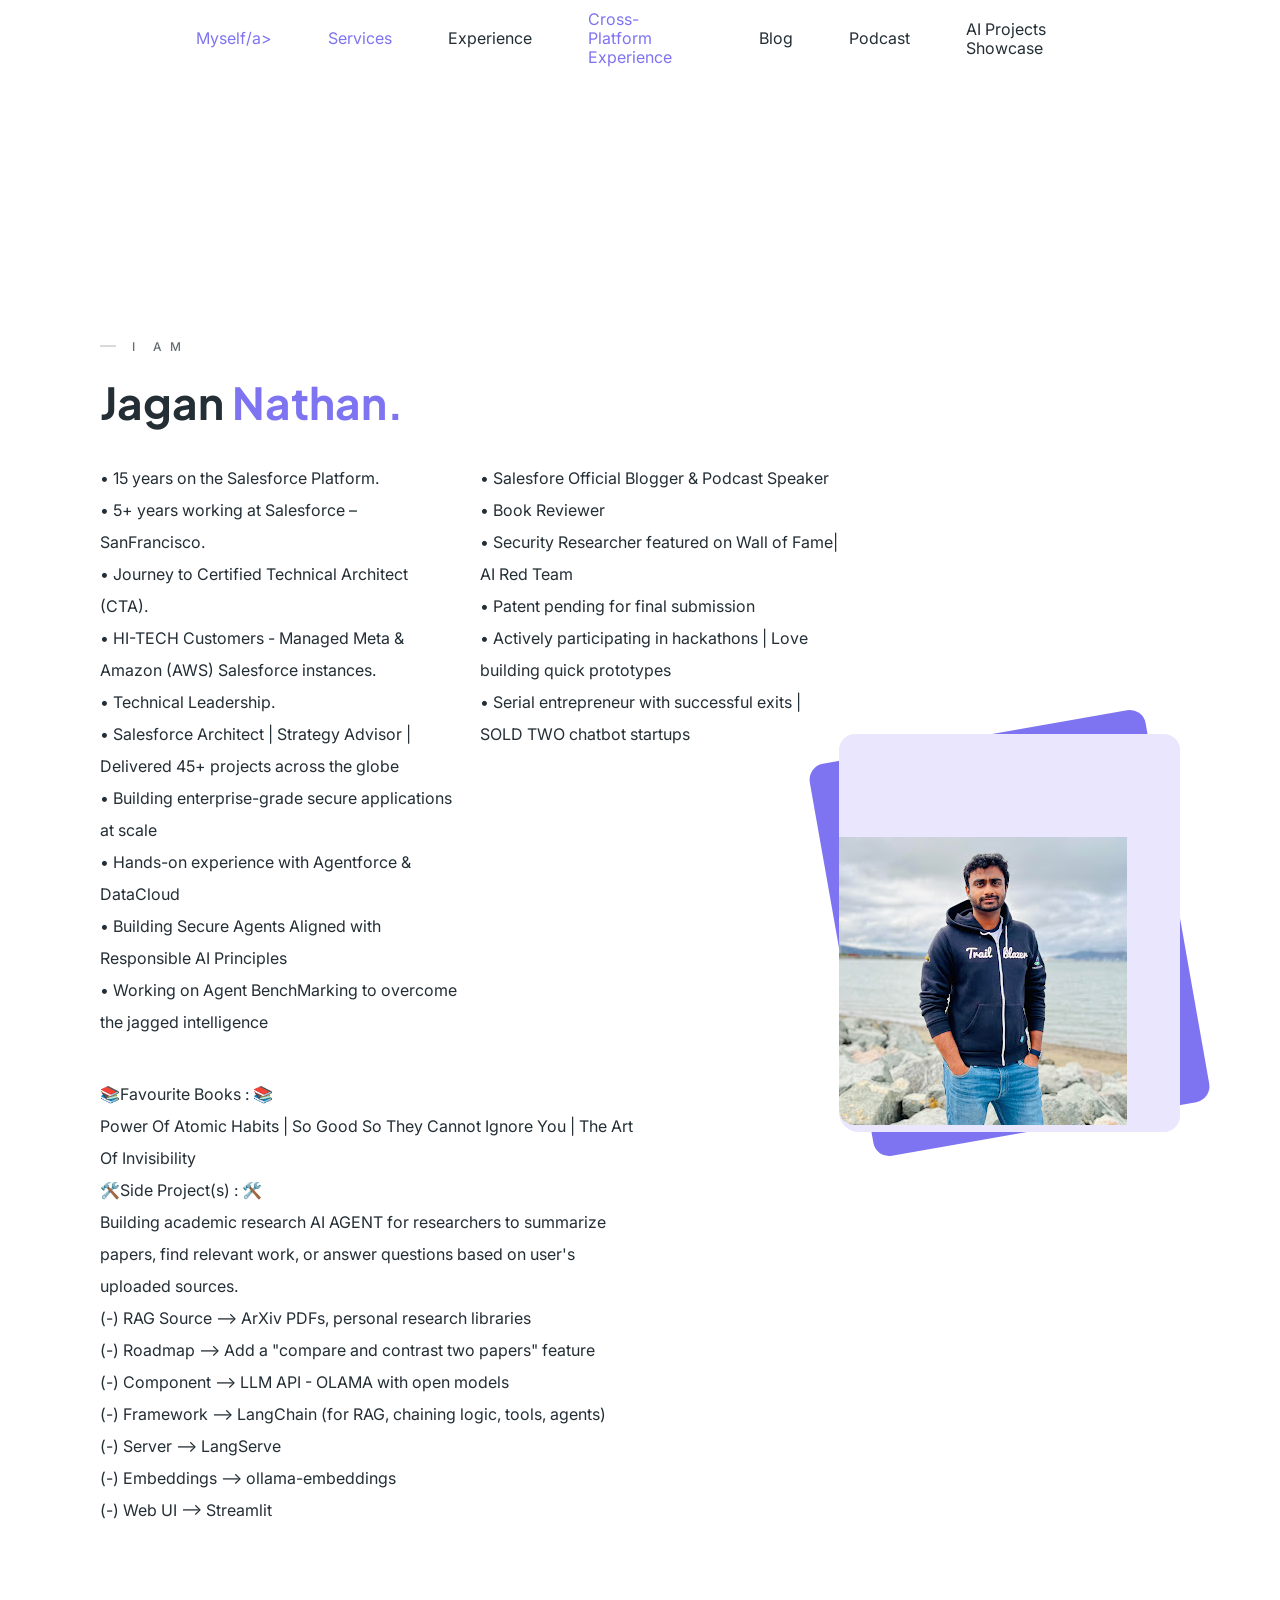
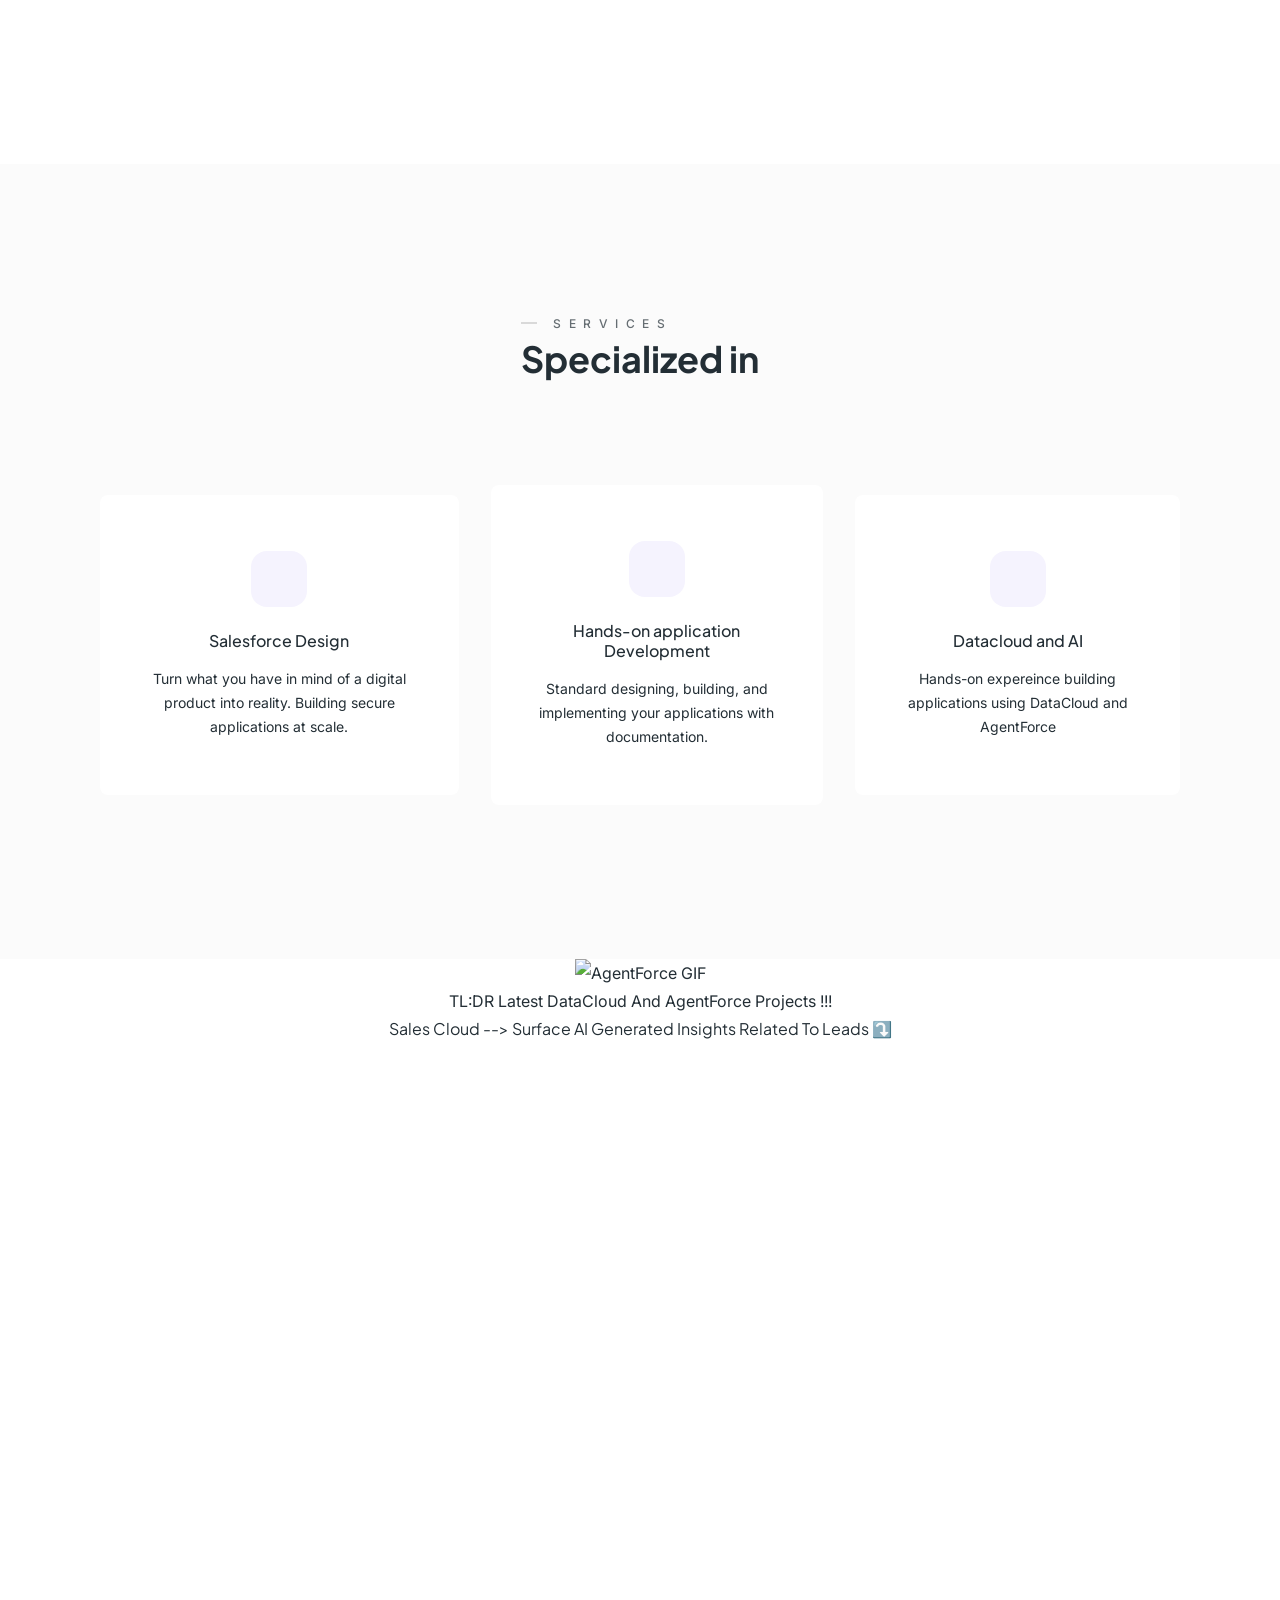
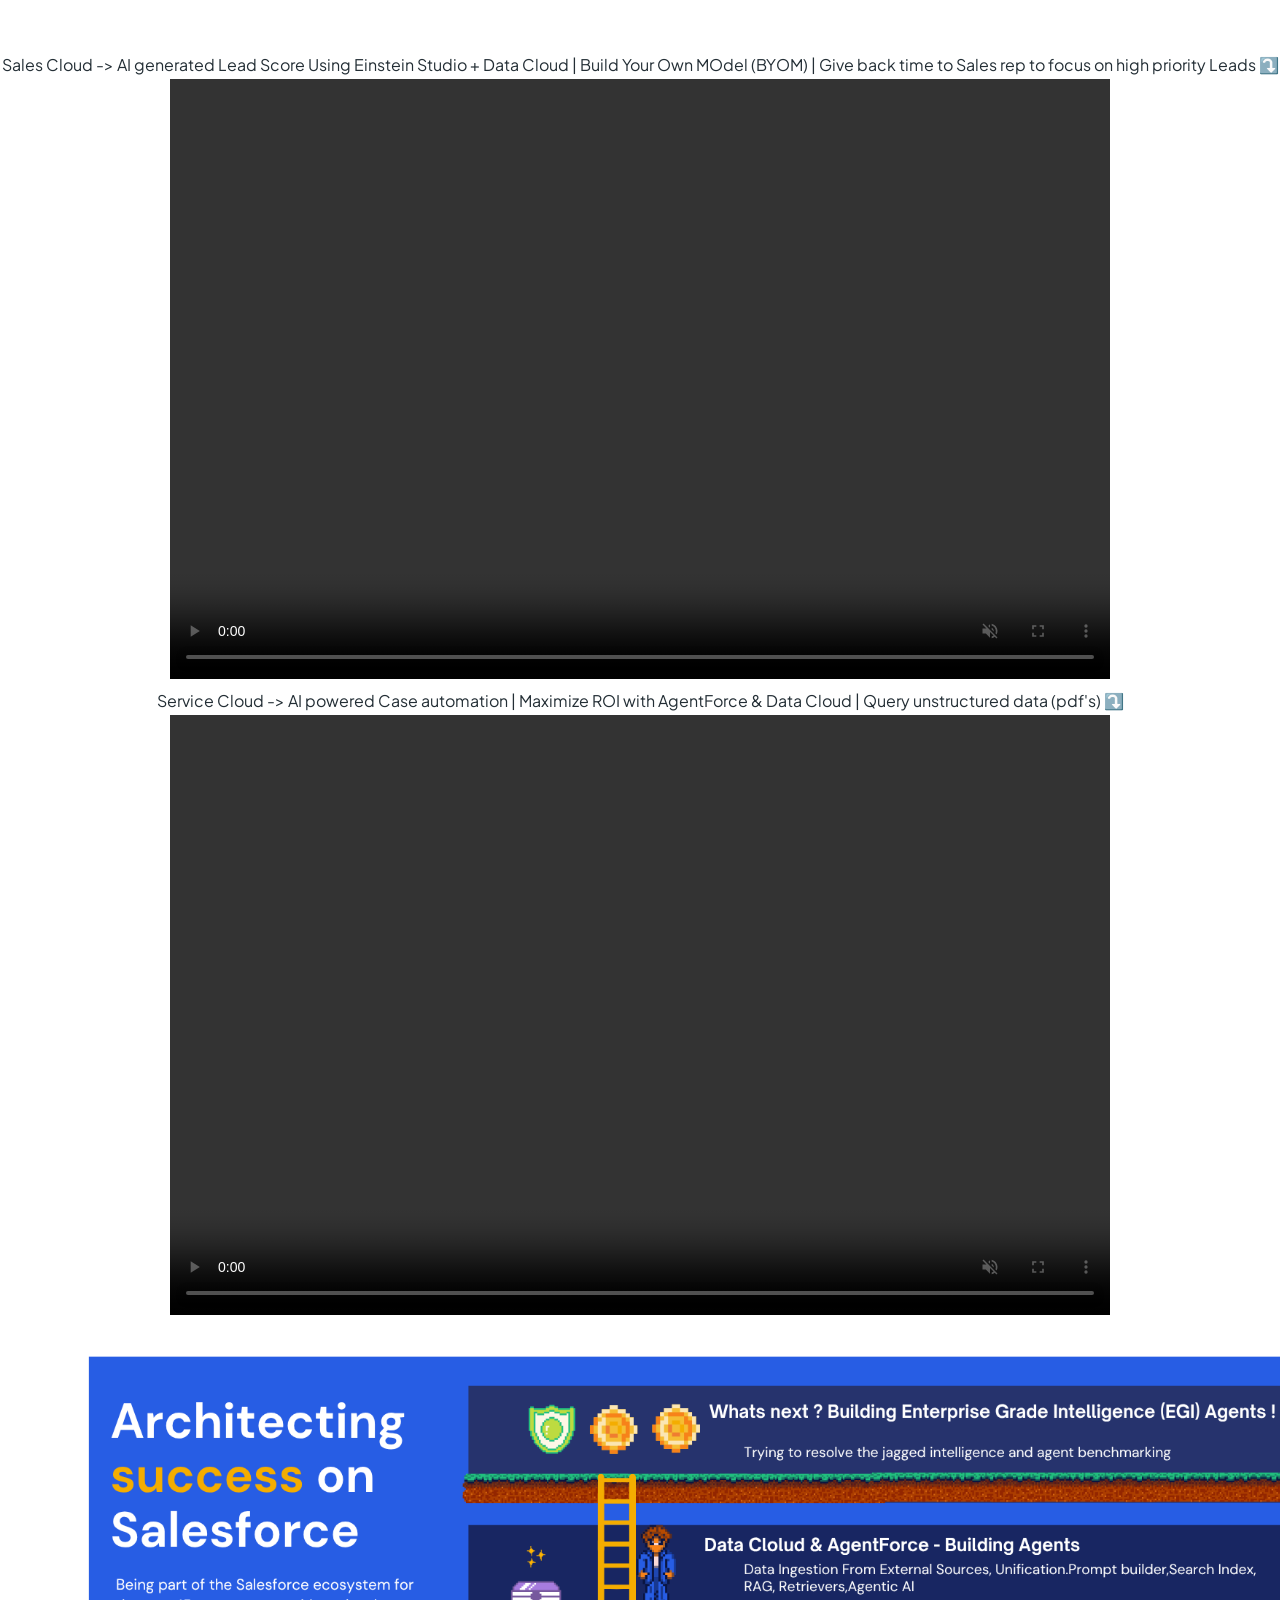
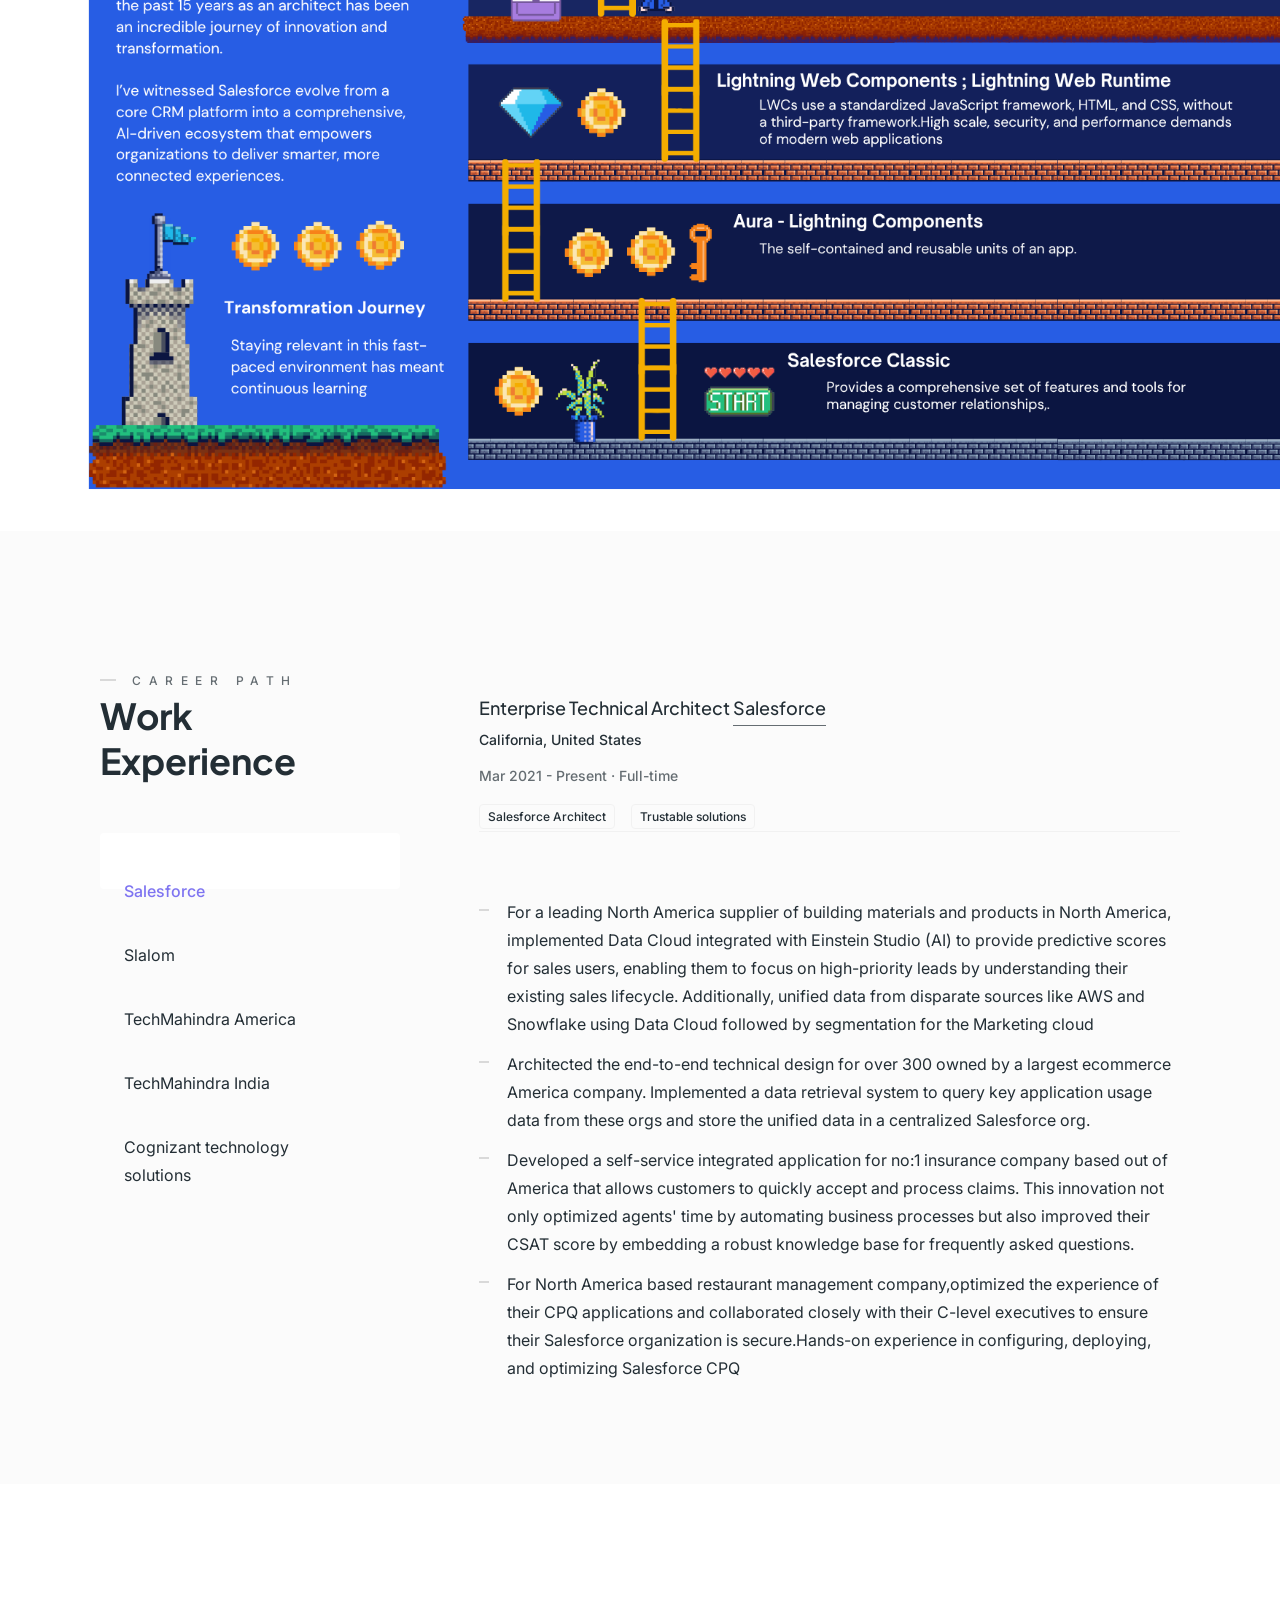
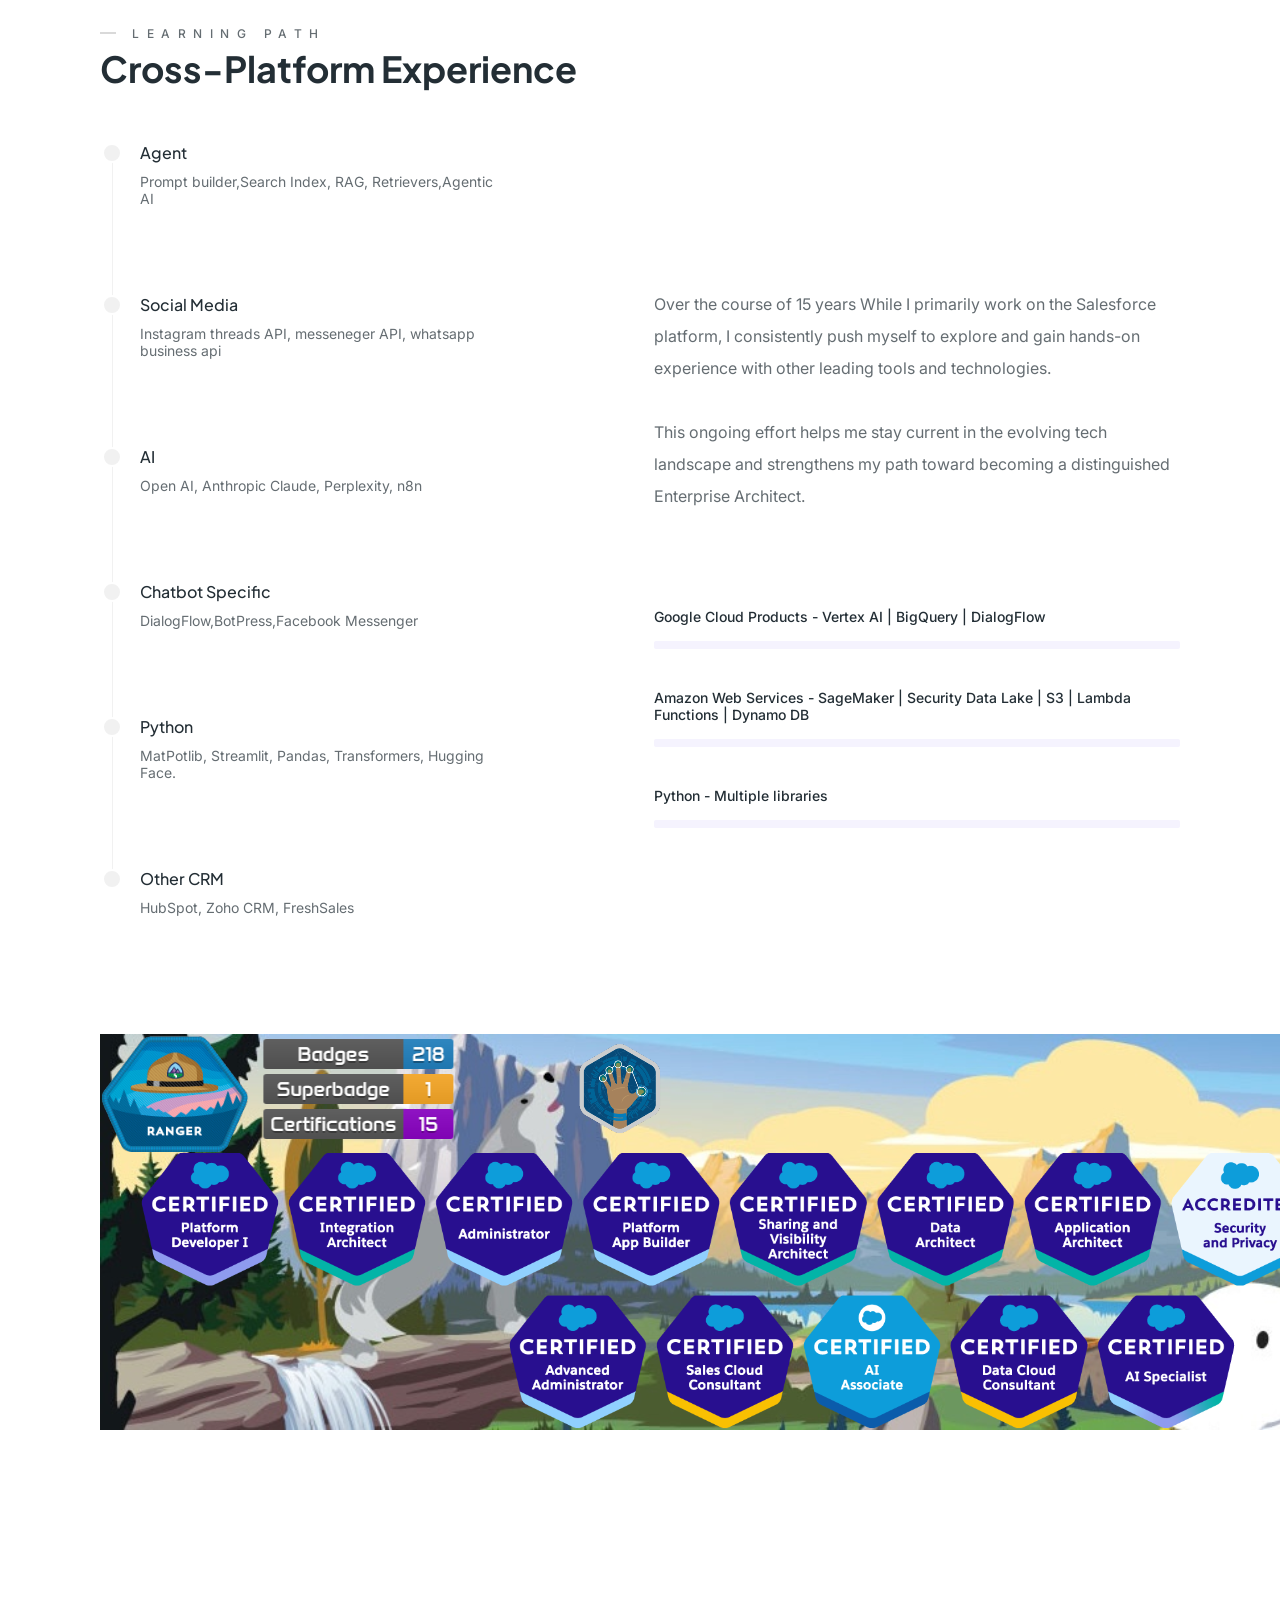
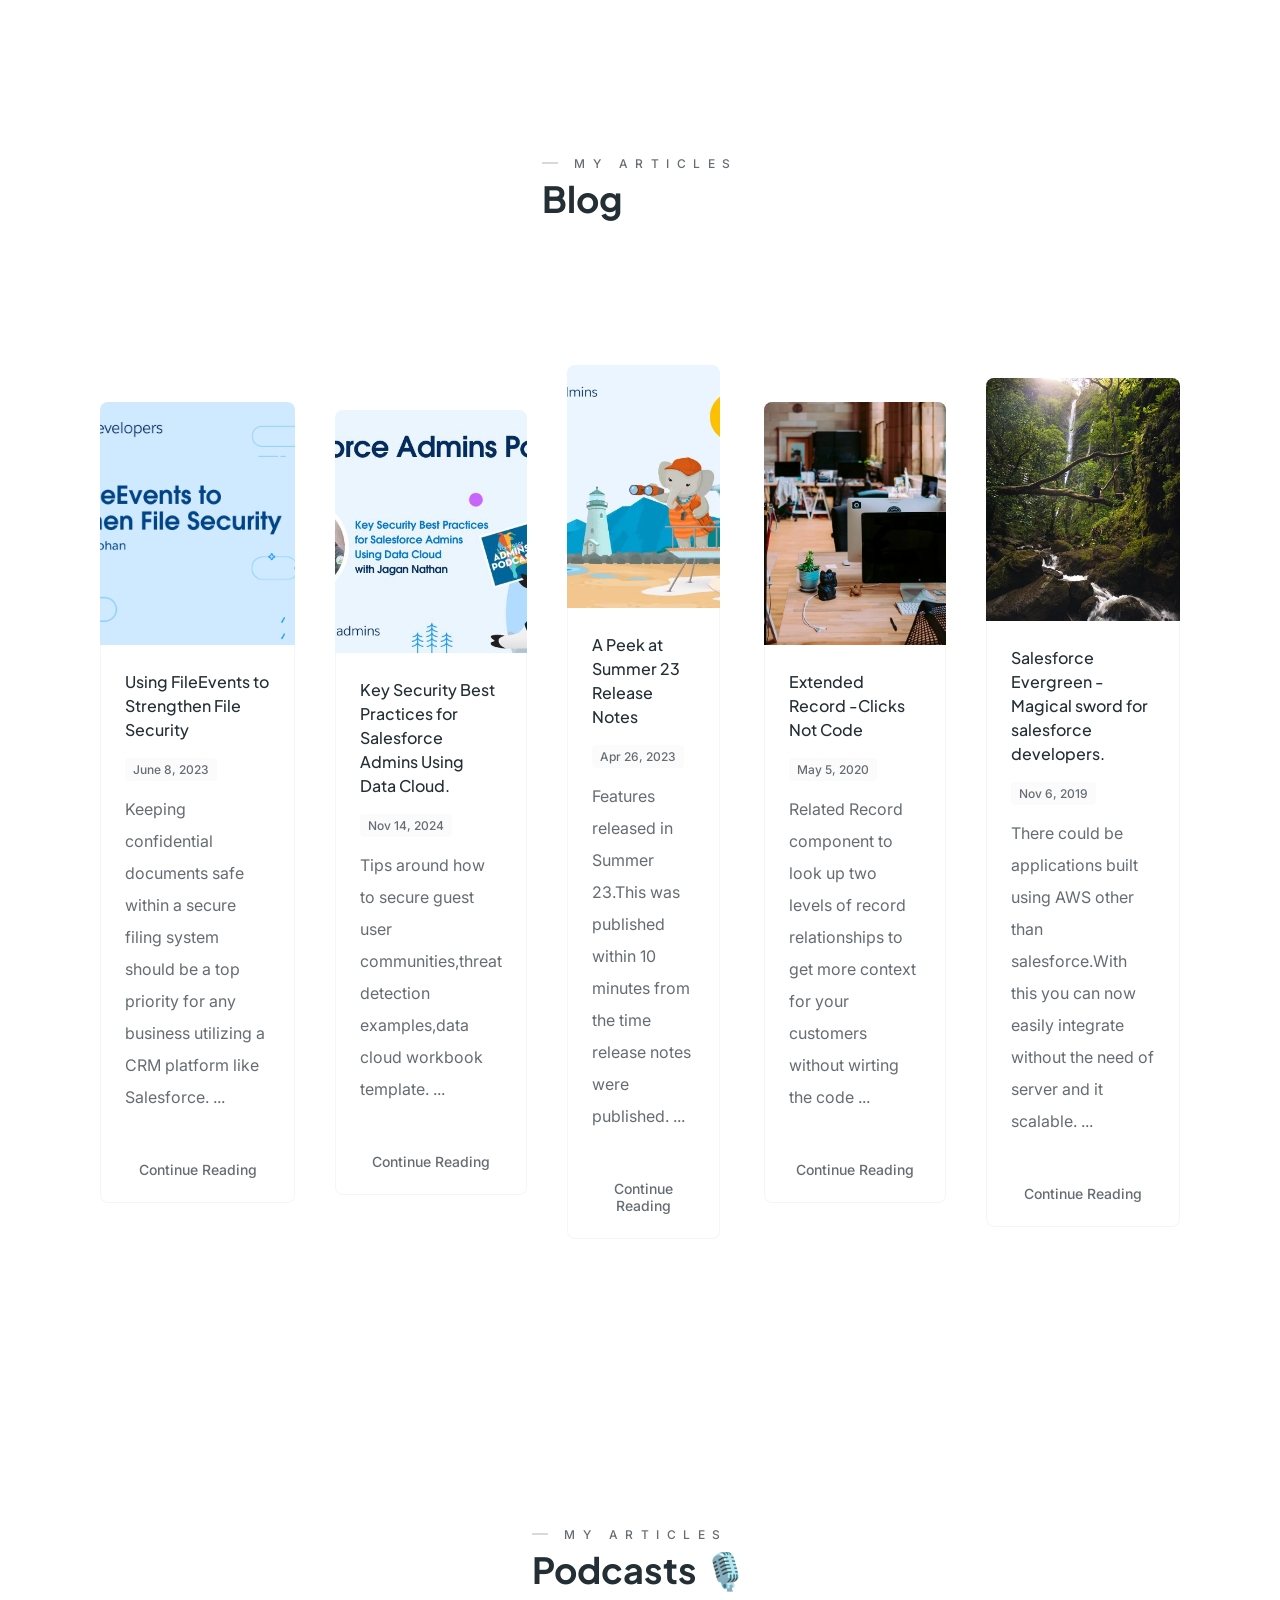
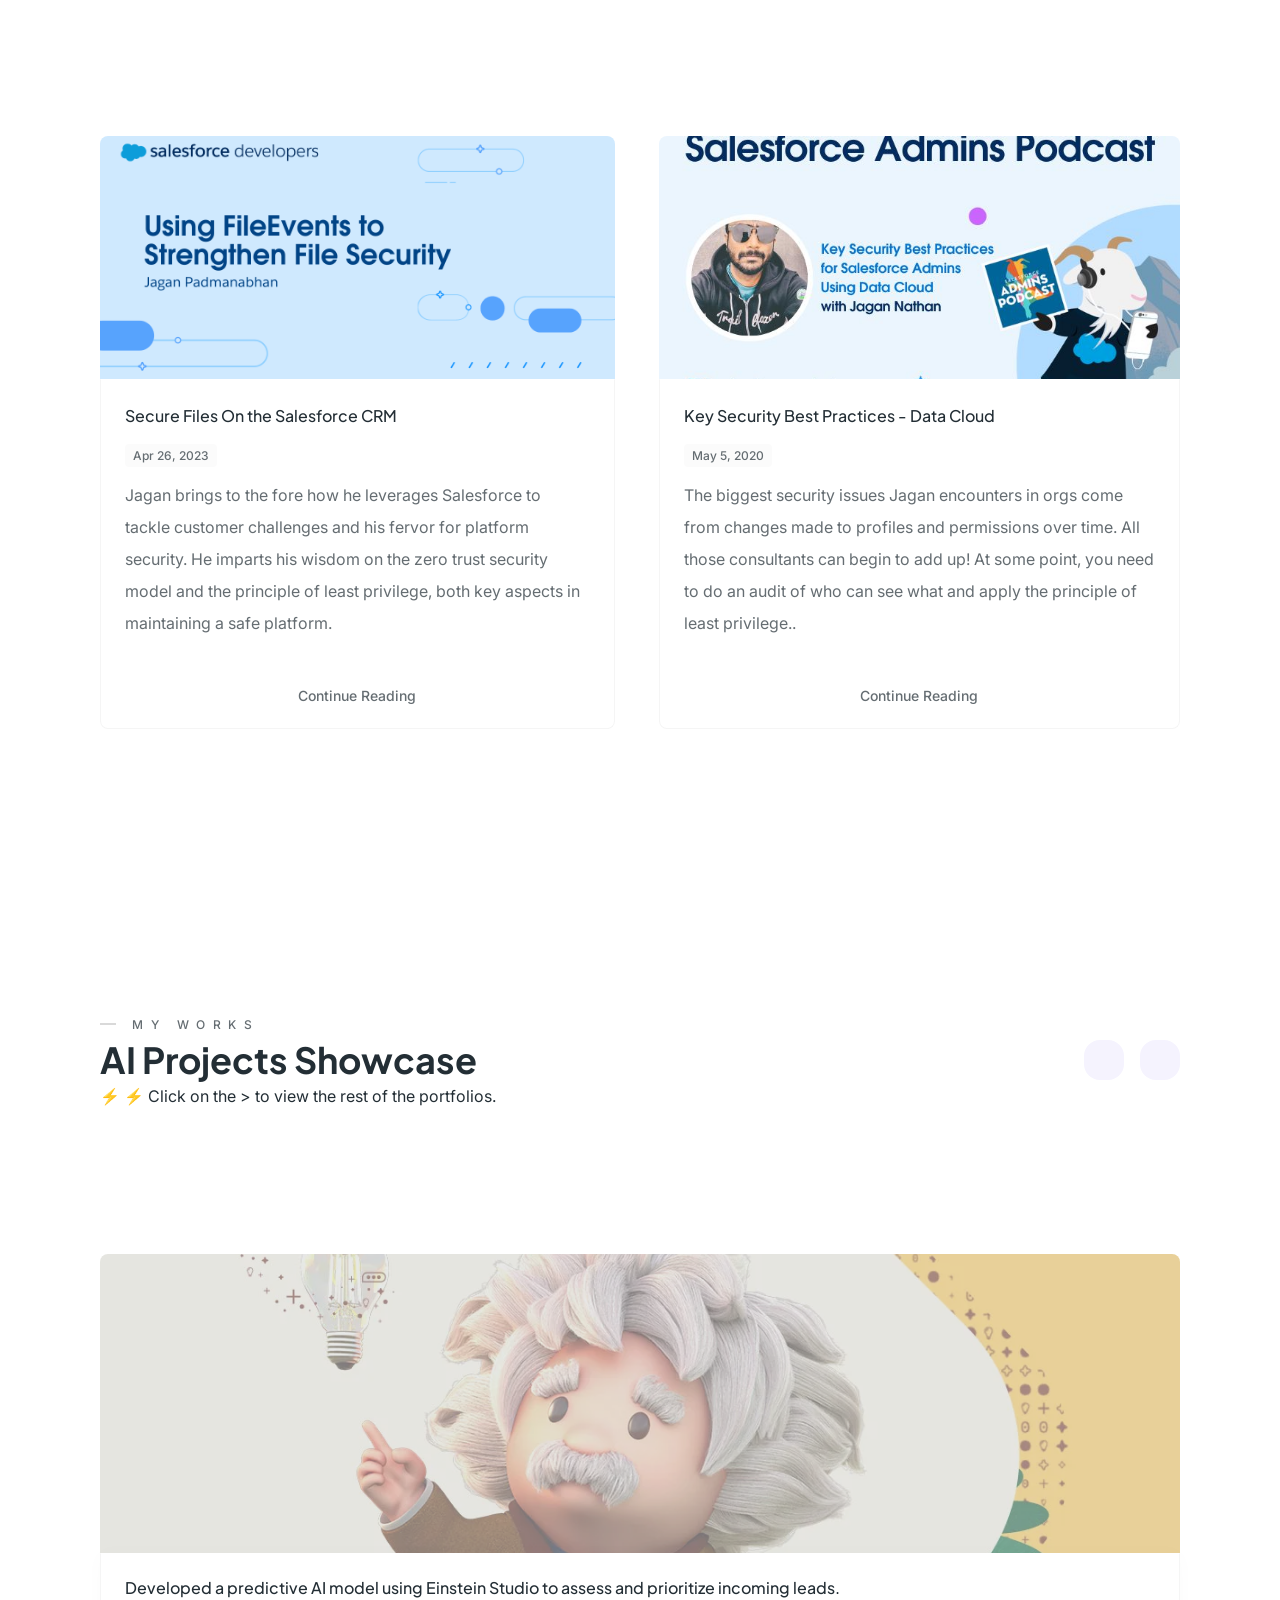
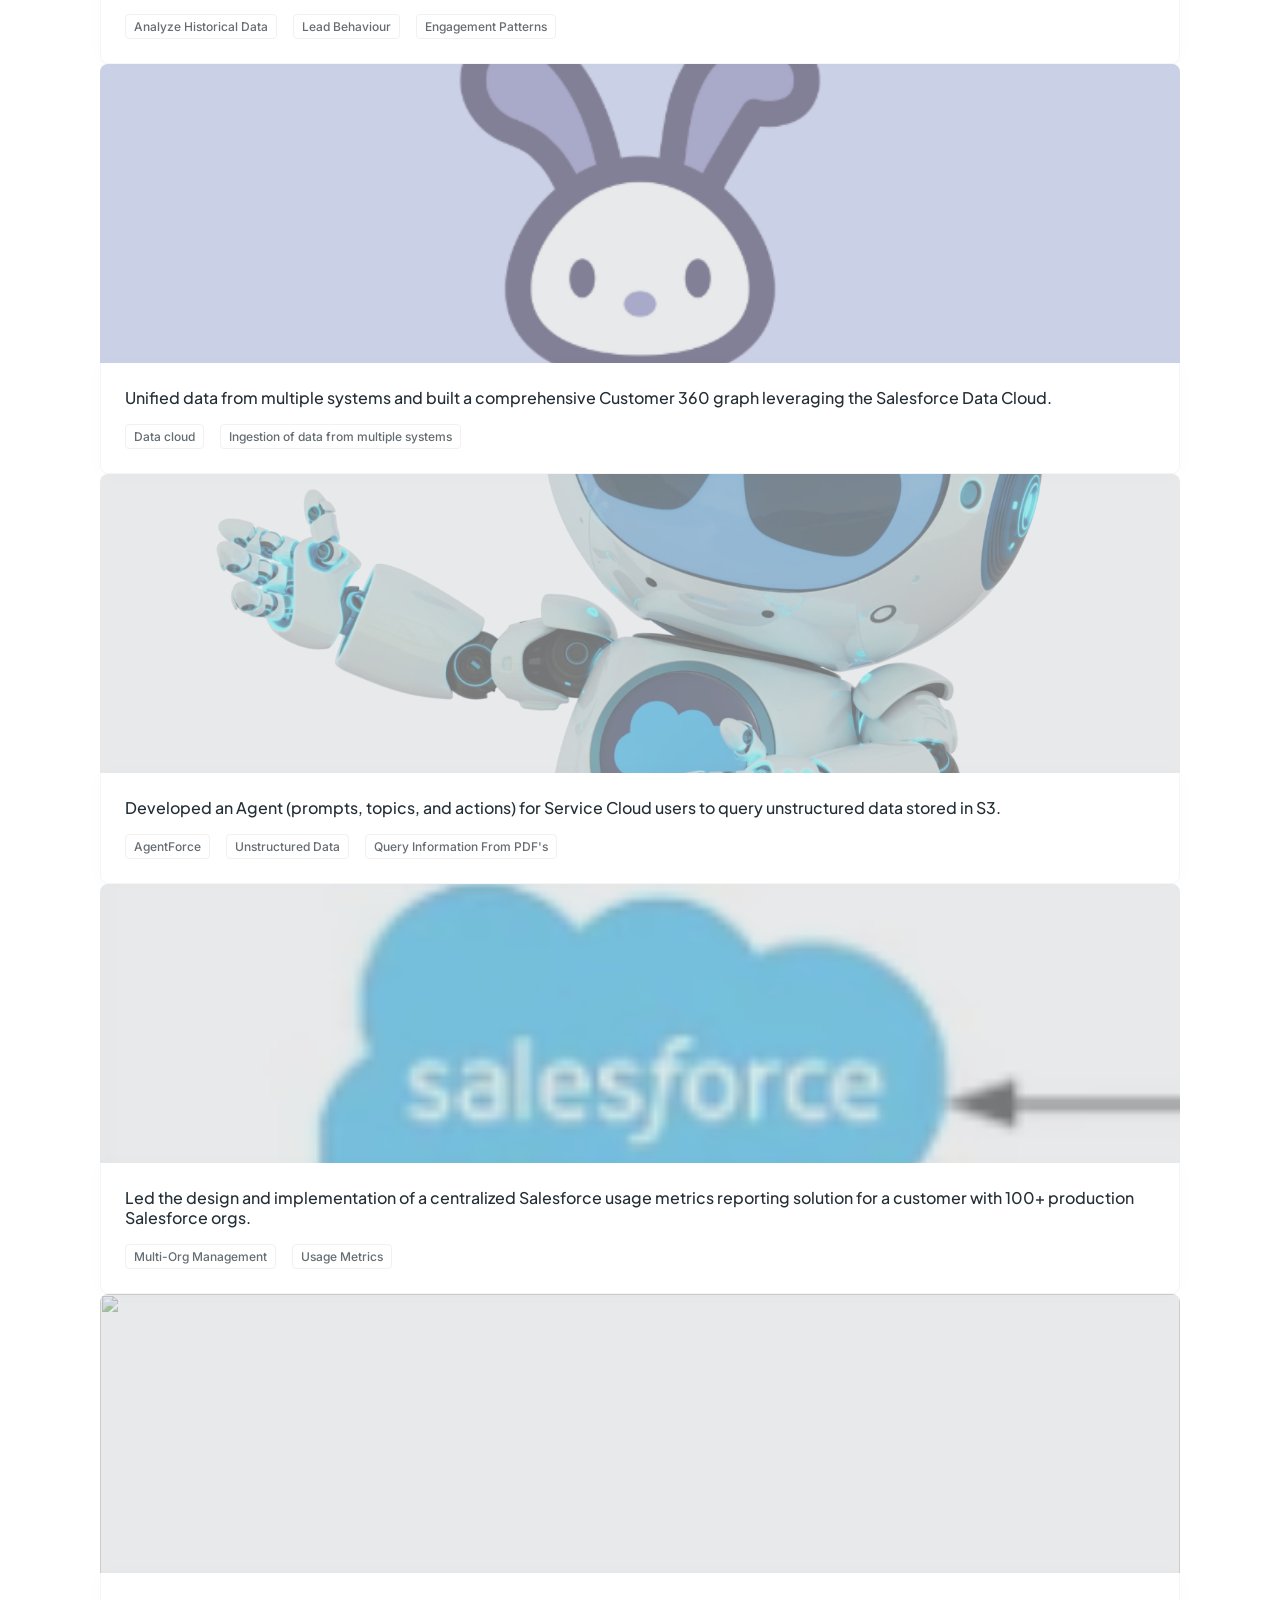
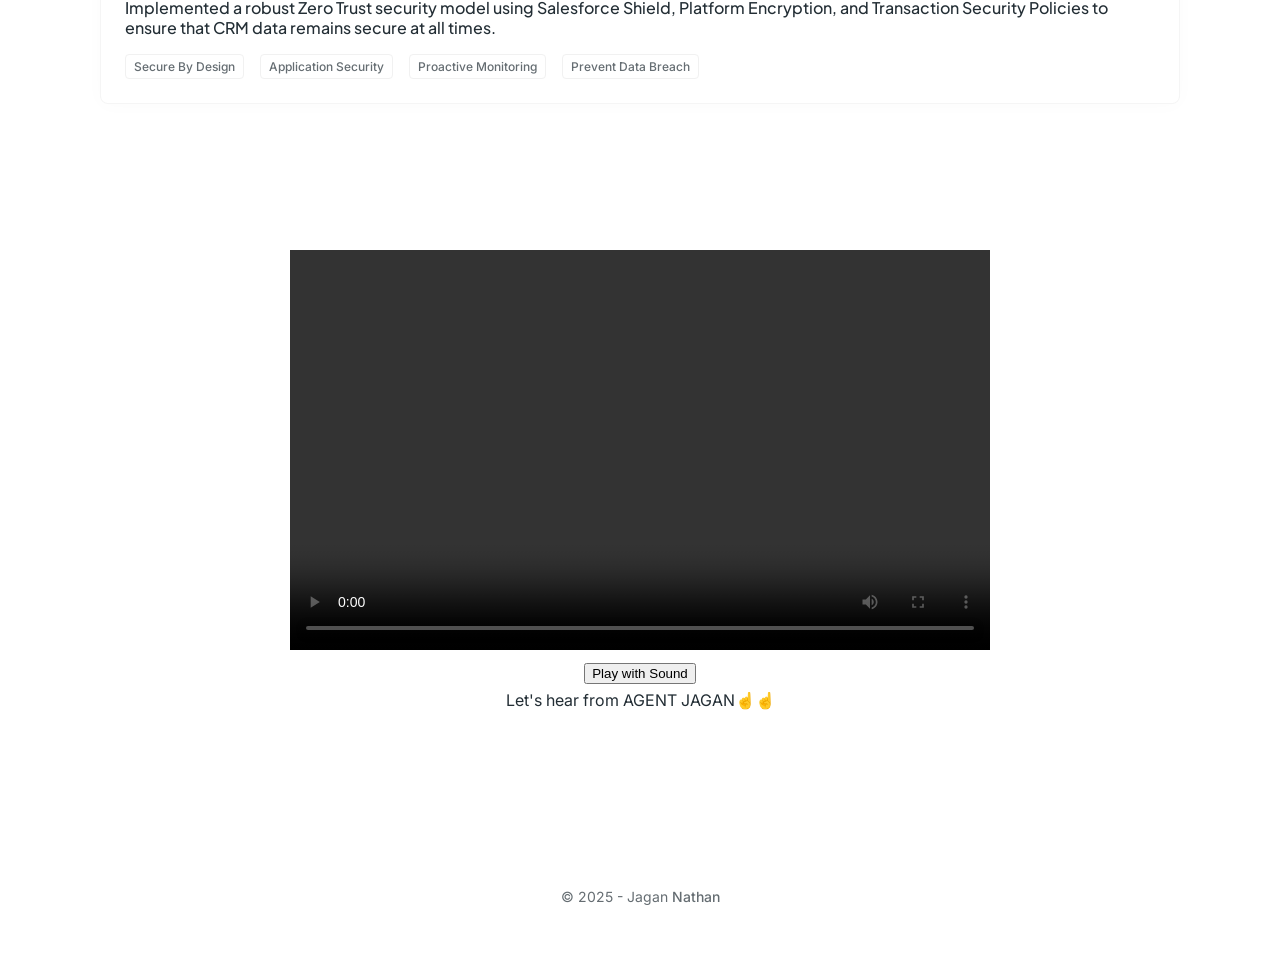
==== commit c0710a2a: "Update index.html" ====
--- a/index.html
+++ b/index.html
@@ -27,7 +27,7 @@
         </div>
         <nav class="nav">
             <ul class="nav-links">
-                <li class="services active" data-aos-delay="200" data-aos="fade-down"><a href="#AboutMe">About Me</a></li>
+                <li class="services active" data-aos-delay="200" data-aos="fade-down"><a href="#AboutMe">Myself/a></li>
                 <li class="services active" data-aos-delay="200" data-aos="fade-down"><a href="#services">Services</a></li>
                 <li class="experience" data-aos-delay="300" data-aos="fade-down"><a href="#experience">Experience</a></li>
                 <li class="services active" data-aos-delay="200" data-aos="fade-down"><a href="#education-skill">Cross-Platform Experience</a></li>
@@ -57,47 +57,6 @@
     </div>
 </header>
 <main>
-
-    <section class="service-section" id="services">
-        <div class="container">
-            <div class="section-name center" data-aos="fade-up">
-                <div class="content">
-                    <p class="above-title">Services</p>
-                    <h4 class="title">Specialized in</h4>
-                </div>
-            </div>
-            <div class="service-item-wrapper">
-                <div class="service-item" data-aos="fade-up" data-aos-delay="200">
-                    <div class="icon">
-                        <svg viewBox="0 0 25 24">
-                            <use xlink:href="assets/img/sprite.svg#ux-service"></use>
-                        </svg>
-                    </div>
-                    <h4 class="title">Salesforce Design</h4>
-                    <p class="body">Turn what you have in mind of a digital product into reality. Building secure applications at scale.</p>
-                </div>
-                <div class="service-item" data-aos="fade-up" data-aos-delay="250">
-                    <div class="icon">
-                        <svg viewBox="0 0 25 24">
-                            <use xlink:href="assets/img/sprite.svg#app-development"></use>
-                        </svg>
-                    </div>
-                    <h4 class="title">Hands-on application Development</h4>
-                    <p class="body">Standard designing, building, and implementing your applications with documentation.</p>
-                </div>
-                <div class="service-item" data-aos="fade-up" data-aos-delay="300">
-                    <div class="icon">
-                        <svg viewBox="0 0 25 24">
-                            <use xlink:href="assets/img/sprite.svg#web-development"></use>
-                        </svg>
-                    </div>
-                    <h4 class="title">Datacloud and AI</h4>
-                    <p class="body">Hands-on expereince building applications using DataCloud and AgentForce</p>
-                </div>
-            </div>
-        </div>
-    </section>
-
     
     <section class="hero-section" id="AboutMe">
         <div class="container">
@@ -160,6 +119,47 @@
             </div>
         </div>  
     </section>
+
+    <section class="service-section" id="services">
+        <div class="container">
+            <div class="section-name center" data-aos="fade-up">
+                <div class="content">
+                    <p class="above-title">Services</p>
+                    <h4 class="title">Specialized in</h4>
+                </div>
+            </div>
+            <div class="service-item-wrapper">
+                <div class="service-item" data-aos="fade-up" data-aos-delay="200">
+                    <div class="icon">
+                        <svg viewBox="0 0 25 24">
+                            <use xlink:href="assets/img/sprite.svg#ux-service"></use>
+                        </svg>
+                    </div>
+                    <h4 class="title">Salesforce Design</h4>
+                    <p class="body">Turn what you have in mind of a digital product into reality. Building secure applications at scale.</p>
+                </div>
+                <div class="service-item" data-aos="fade-up" data-aos-delay="250">
+                    <div class="icon">
+                        <svg viewBox="0 0 25 24">
+                            <use xlink:href="assets/img/sprite.svg#app-development"></use>
+                        </svg>
+                    </div>
+                    <h4 class="title">Hands-on application Development</h4>
+                    <p class="body">Standard designing, building, and implementing your applications with documentation.</p>
+                </div>
+                <div class="service-item" data-aos="fade-up" data-aos-delay="300">
+                    <div class="icon">
+                        <svg viewBox="0 0 25 24">
+                            <use xlink:href="assets/img/sprite.svg#web-development"></use>
+                        </svg>
+                    </div>
+                    <h4 class="title">Datacloud and AI</h4>
+                    <p class="body">Hands-on expereince building applications using DataCloud and AgentForce</p>
+                </div>
+            </div>
+        </div>
+    </section>
+
     
     <center>
         <img class="avatar" src="https://media.licdn.com/dms/image/v2/D4D22AQF4HfCzpukY8Q/feedshare-shrink_800/B4DZU3sX1xGcAo-/0/1740396136212?e=2147483647&v=beta&t=jz-tjagDBmxVmxEfVSN1LM9cRnHmjtBTmmaZGBKcKdI" style="width:140px; height:auto;" alt="AgentForce GIF">
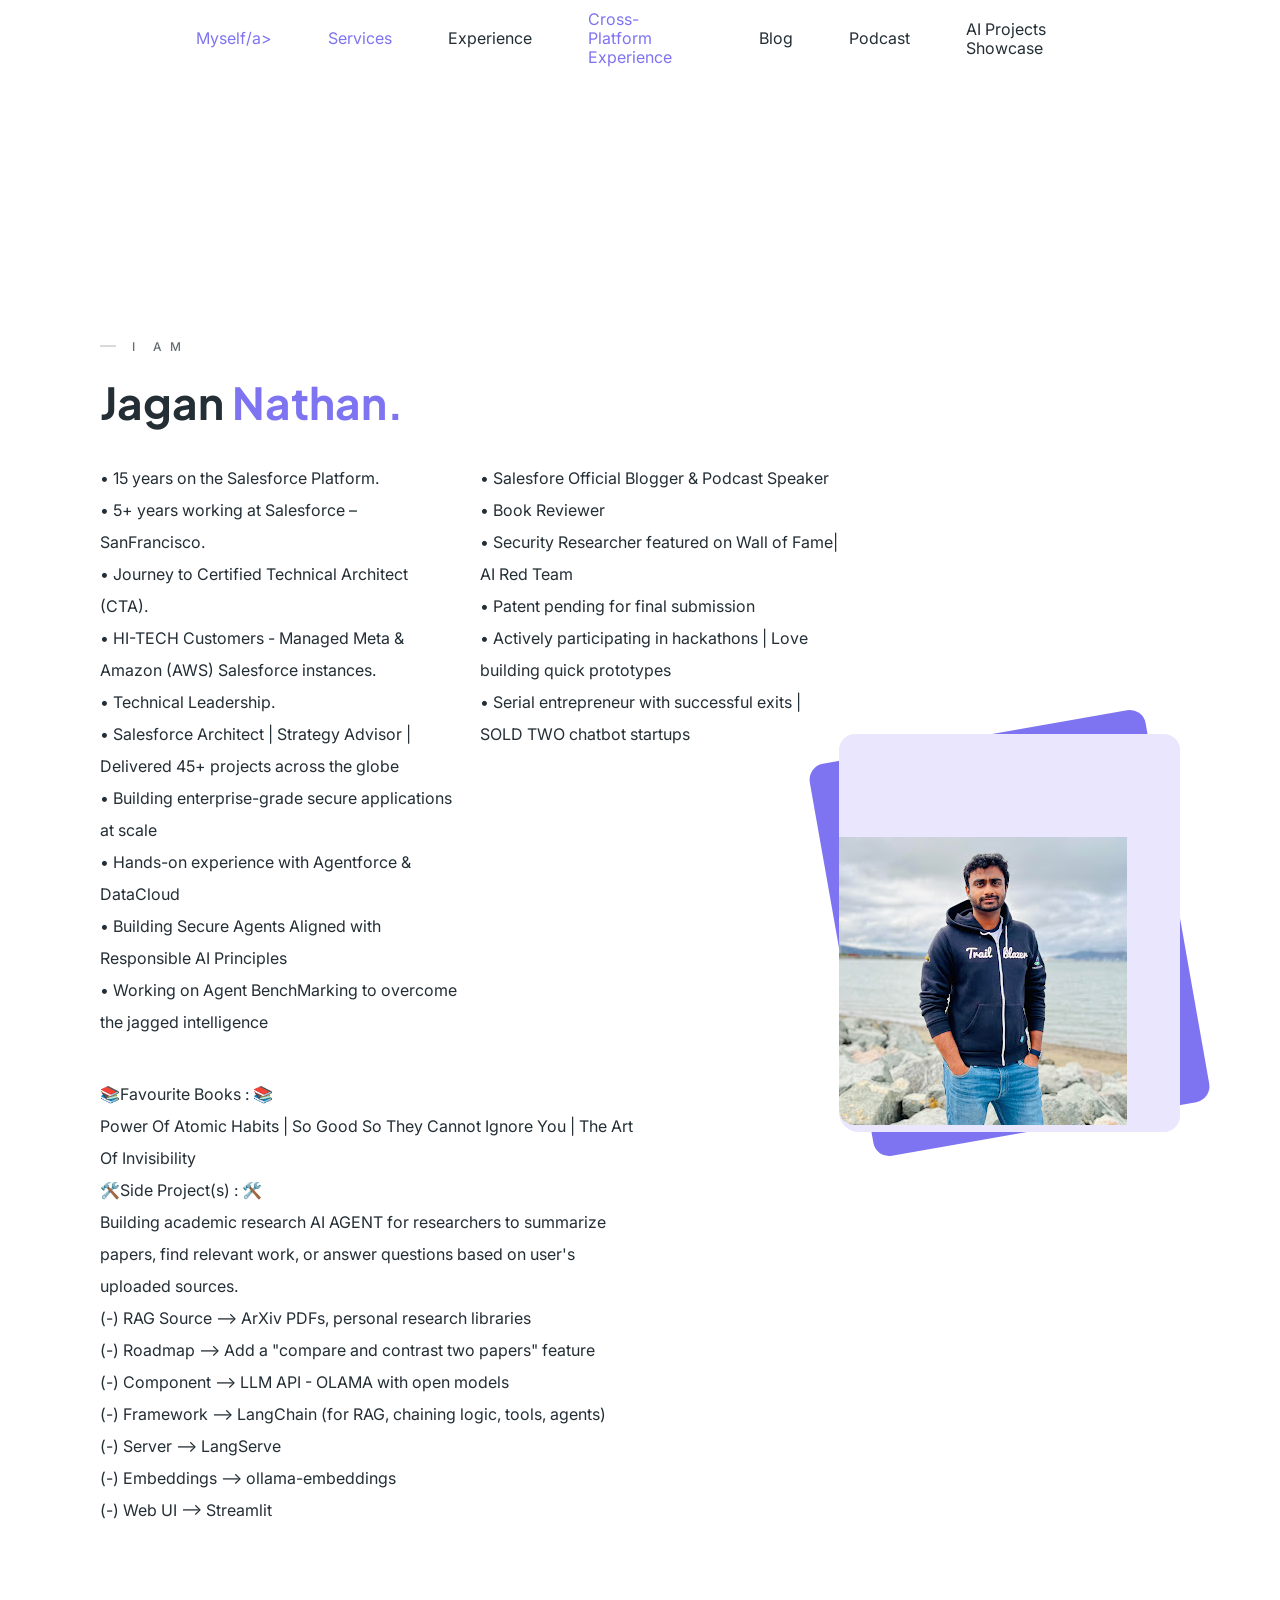
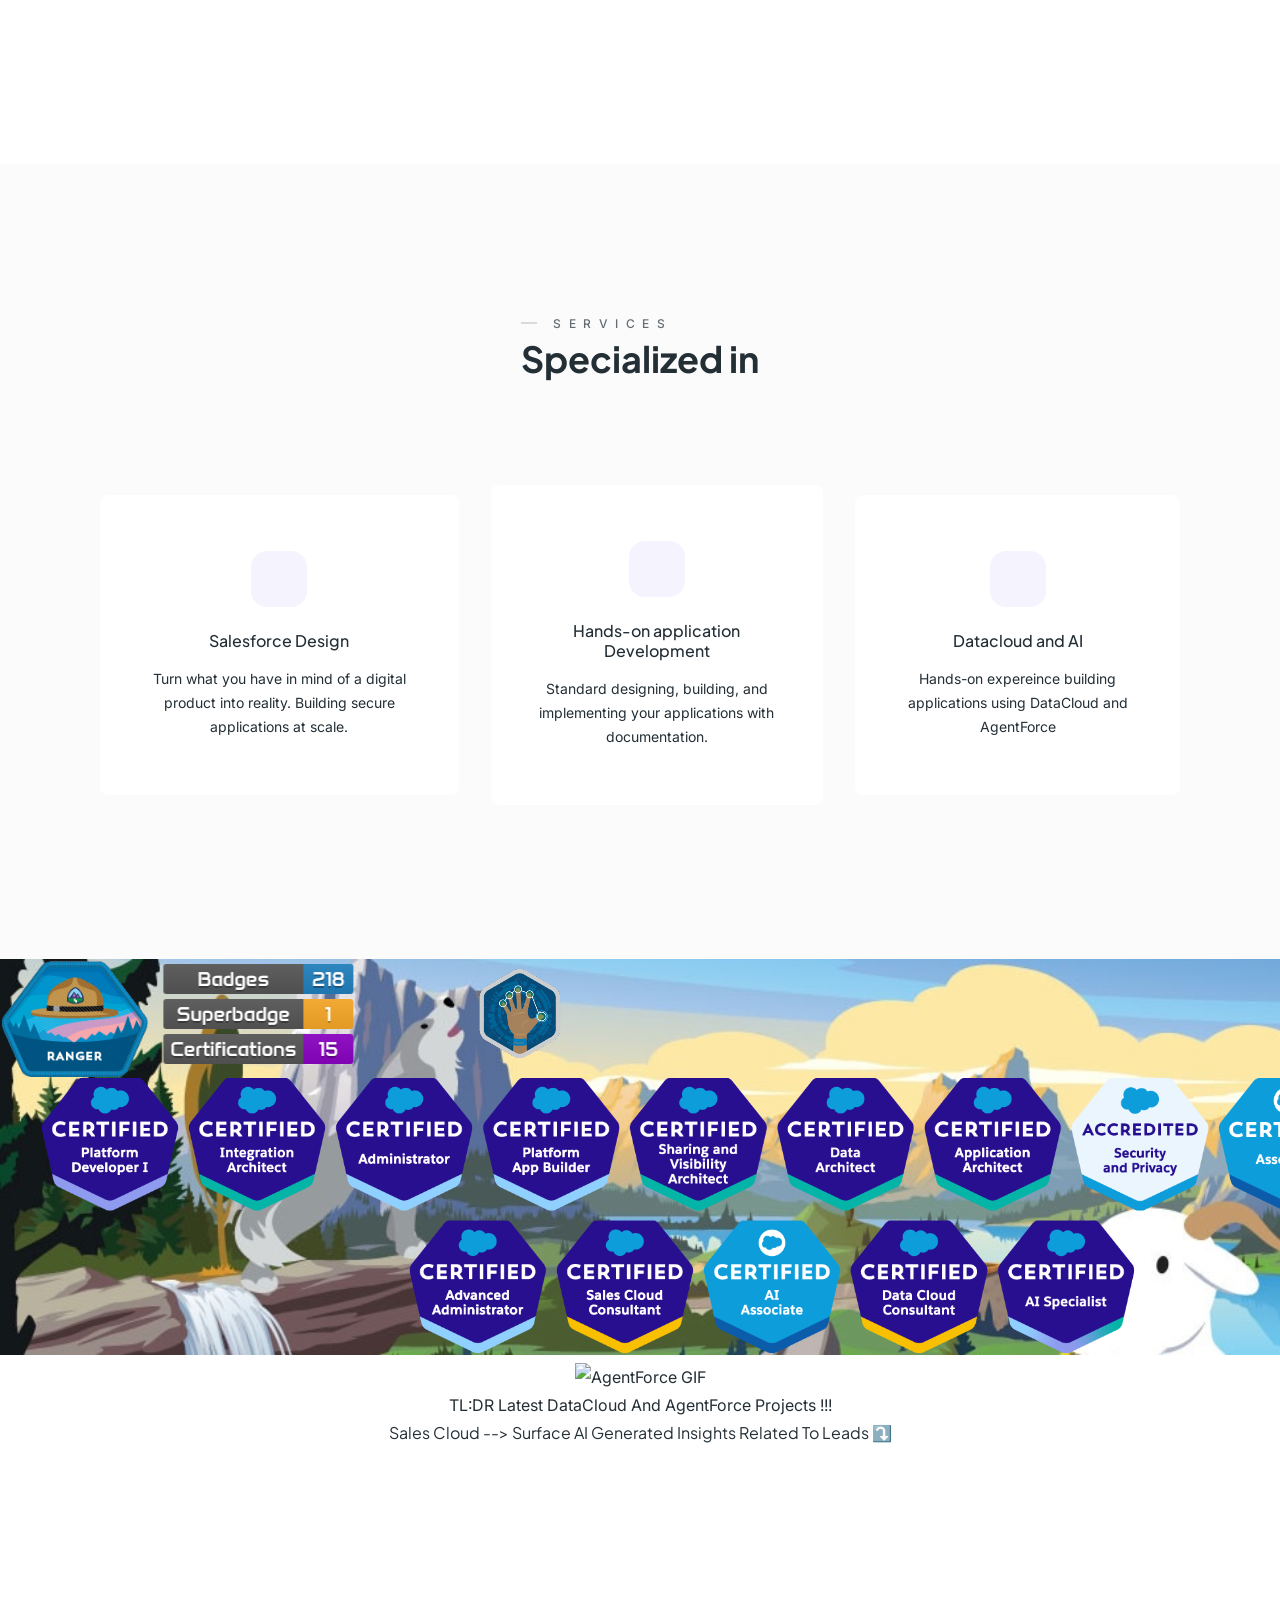
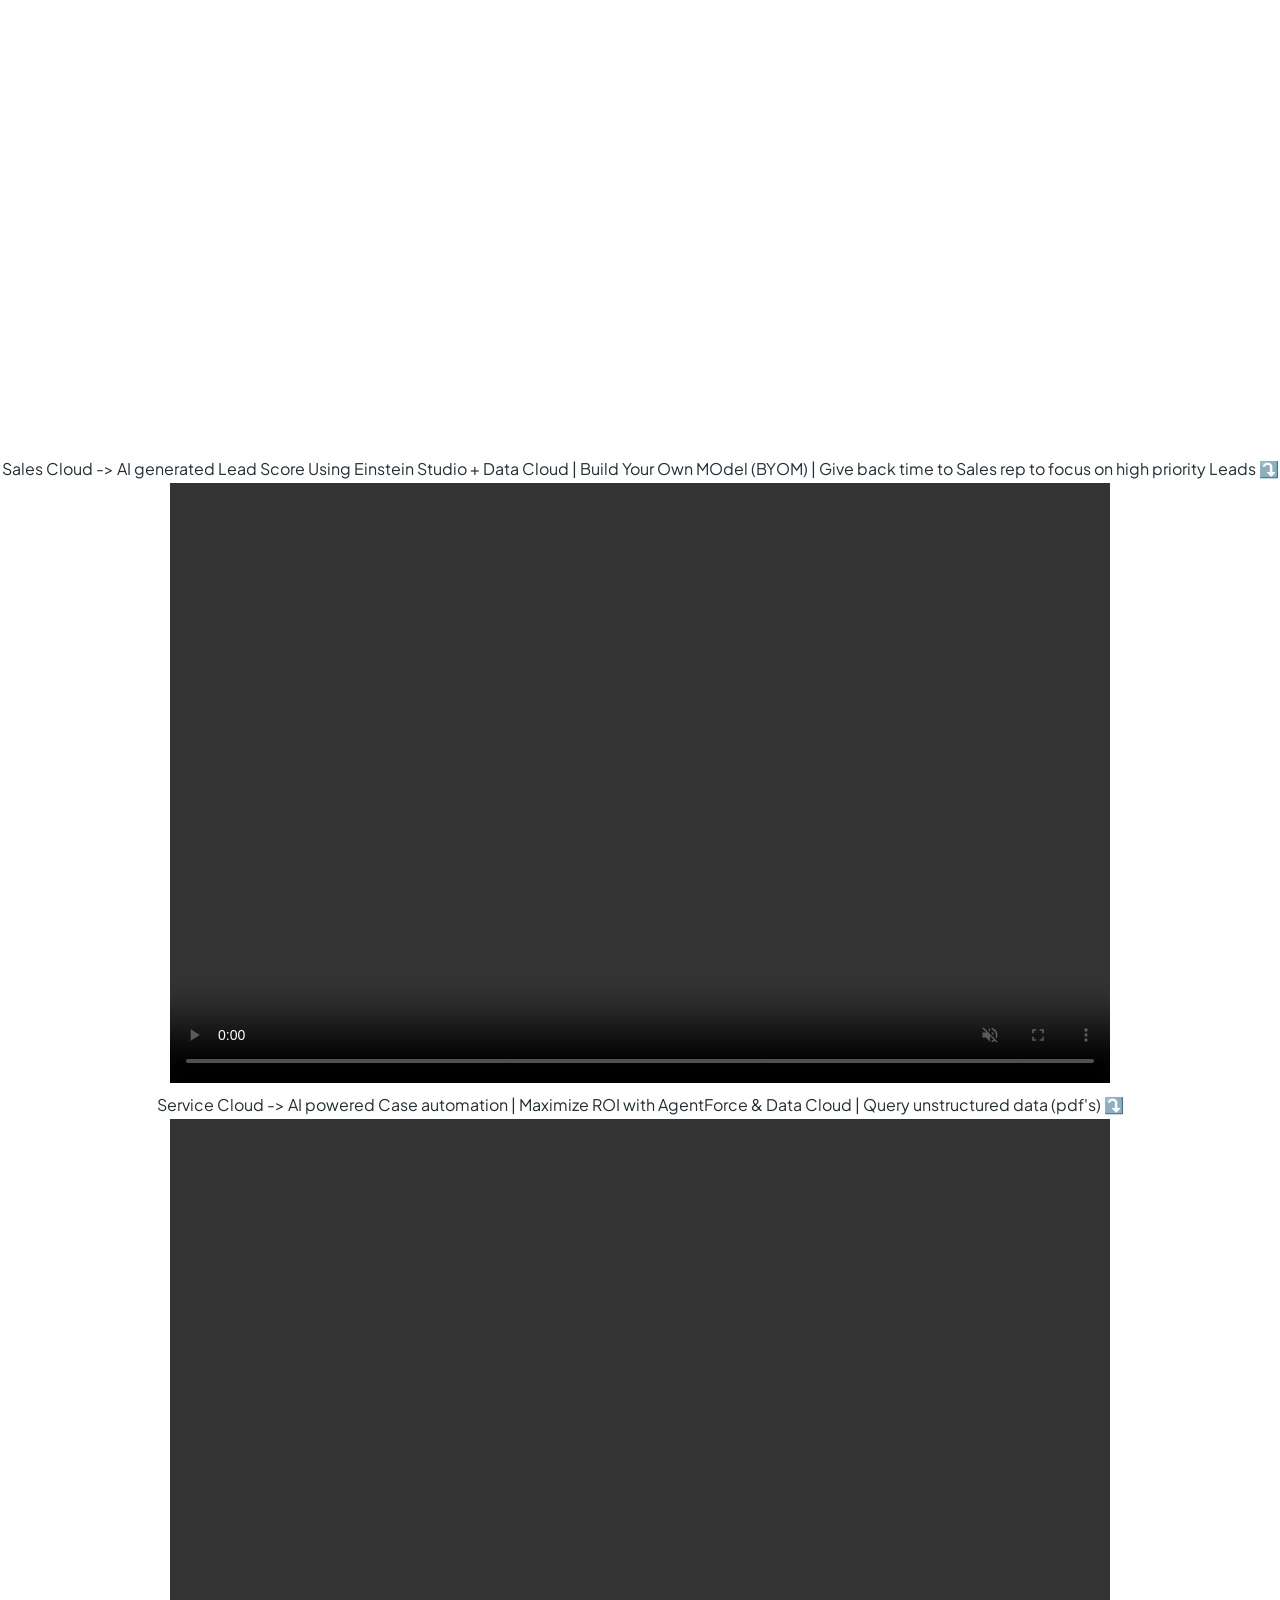
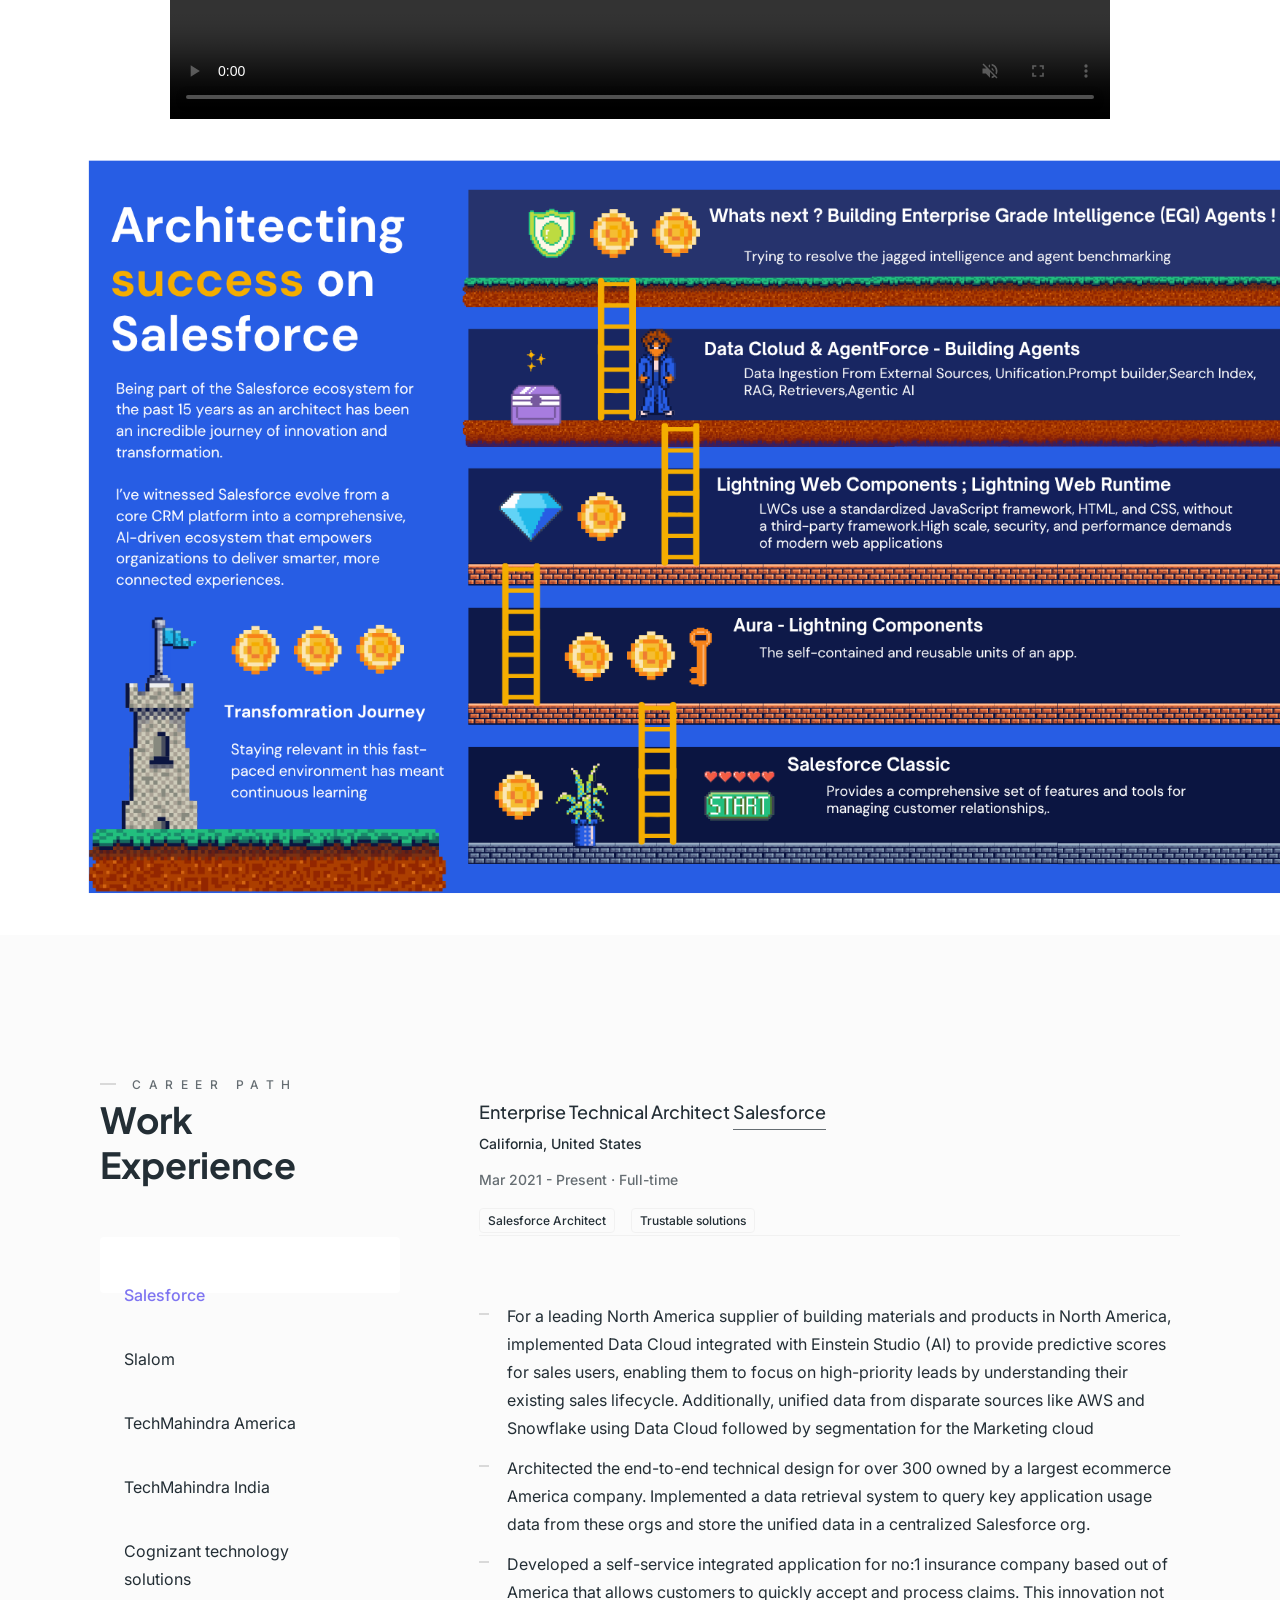
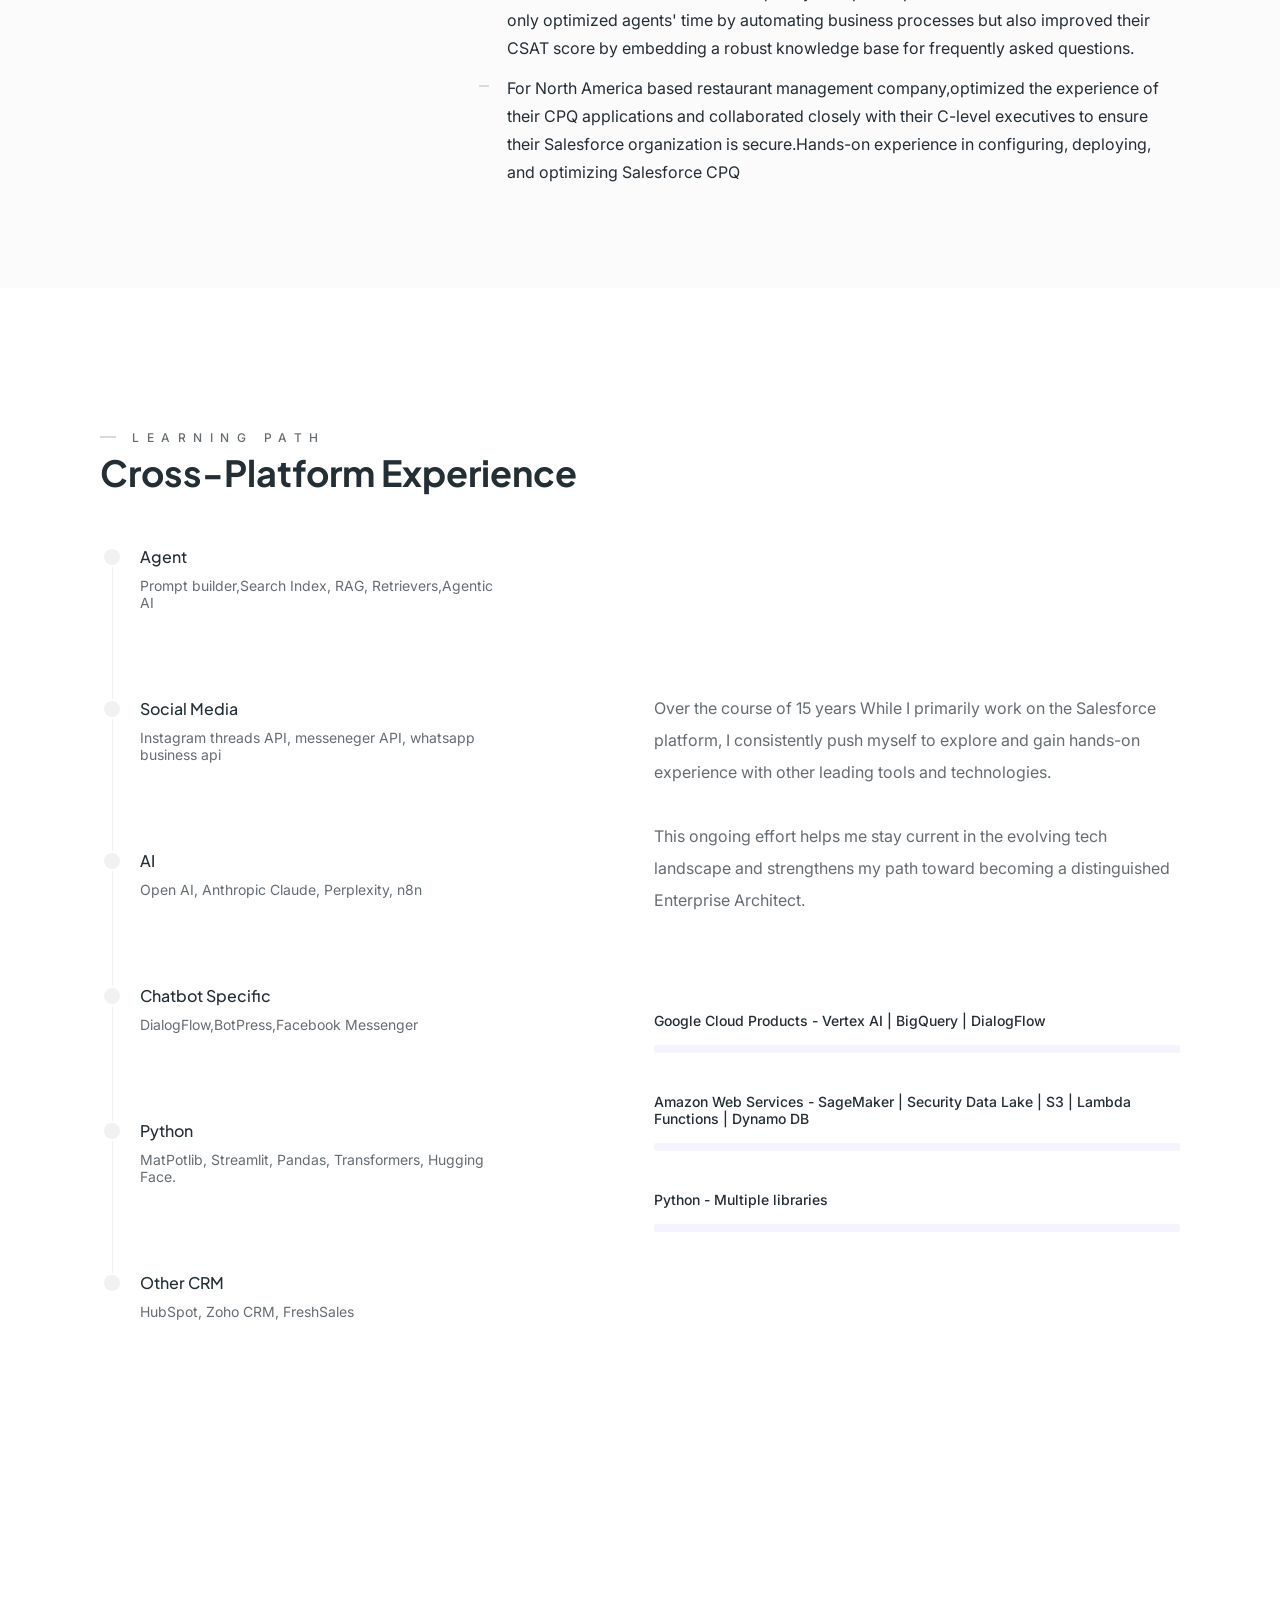
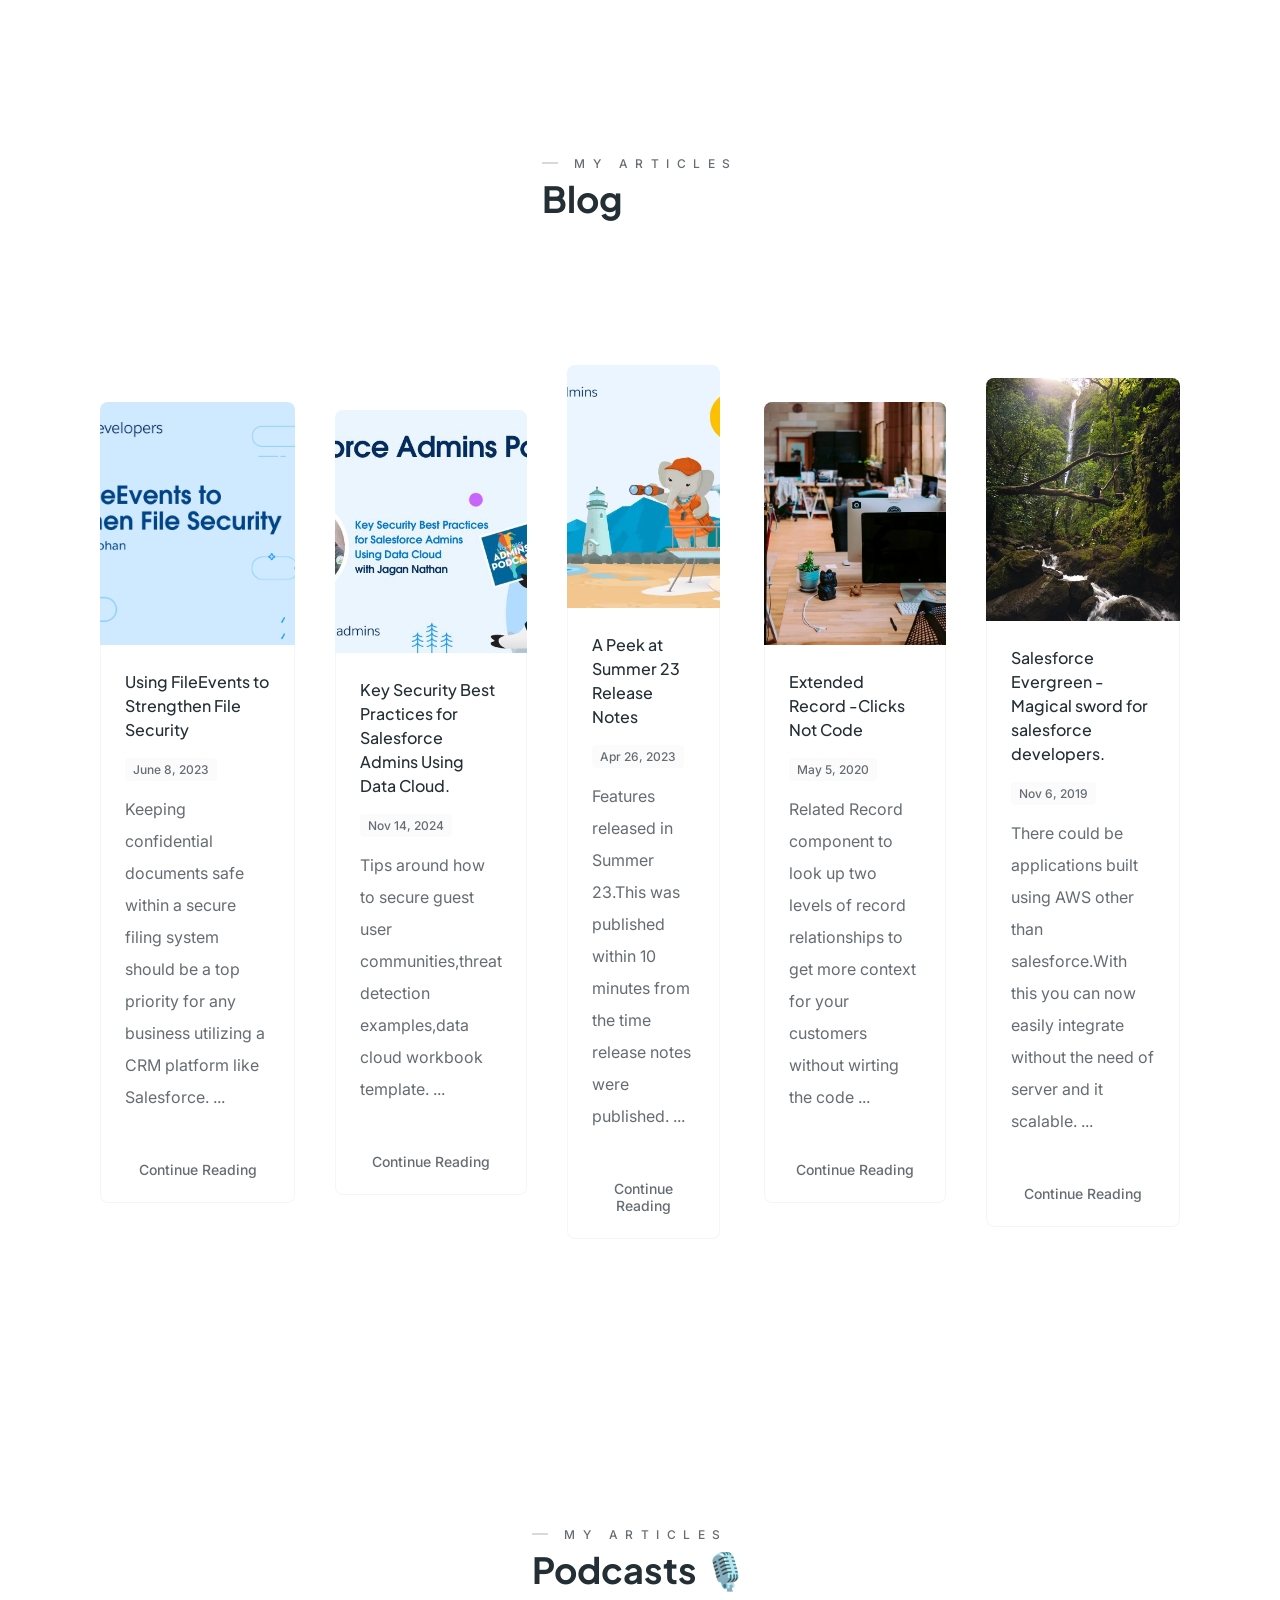
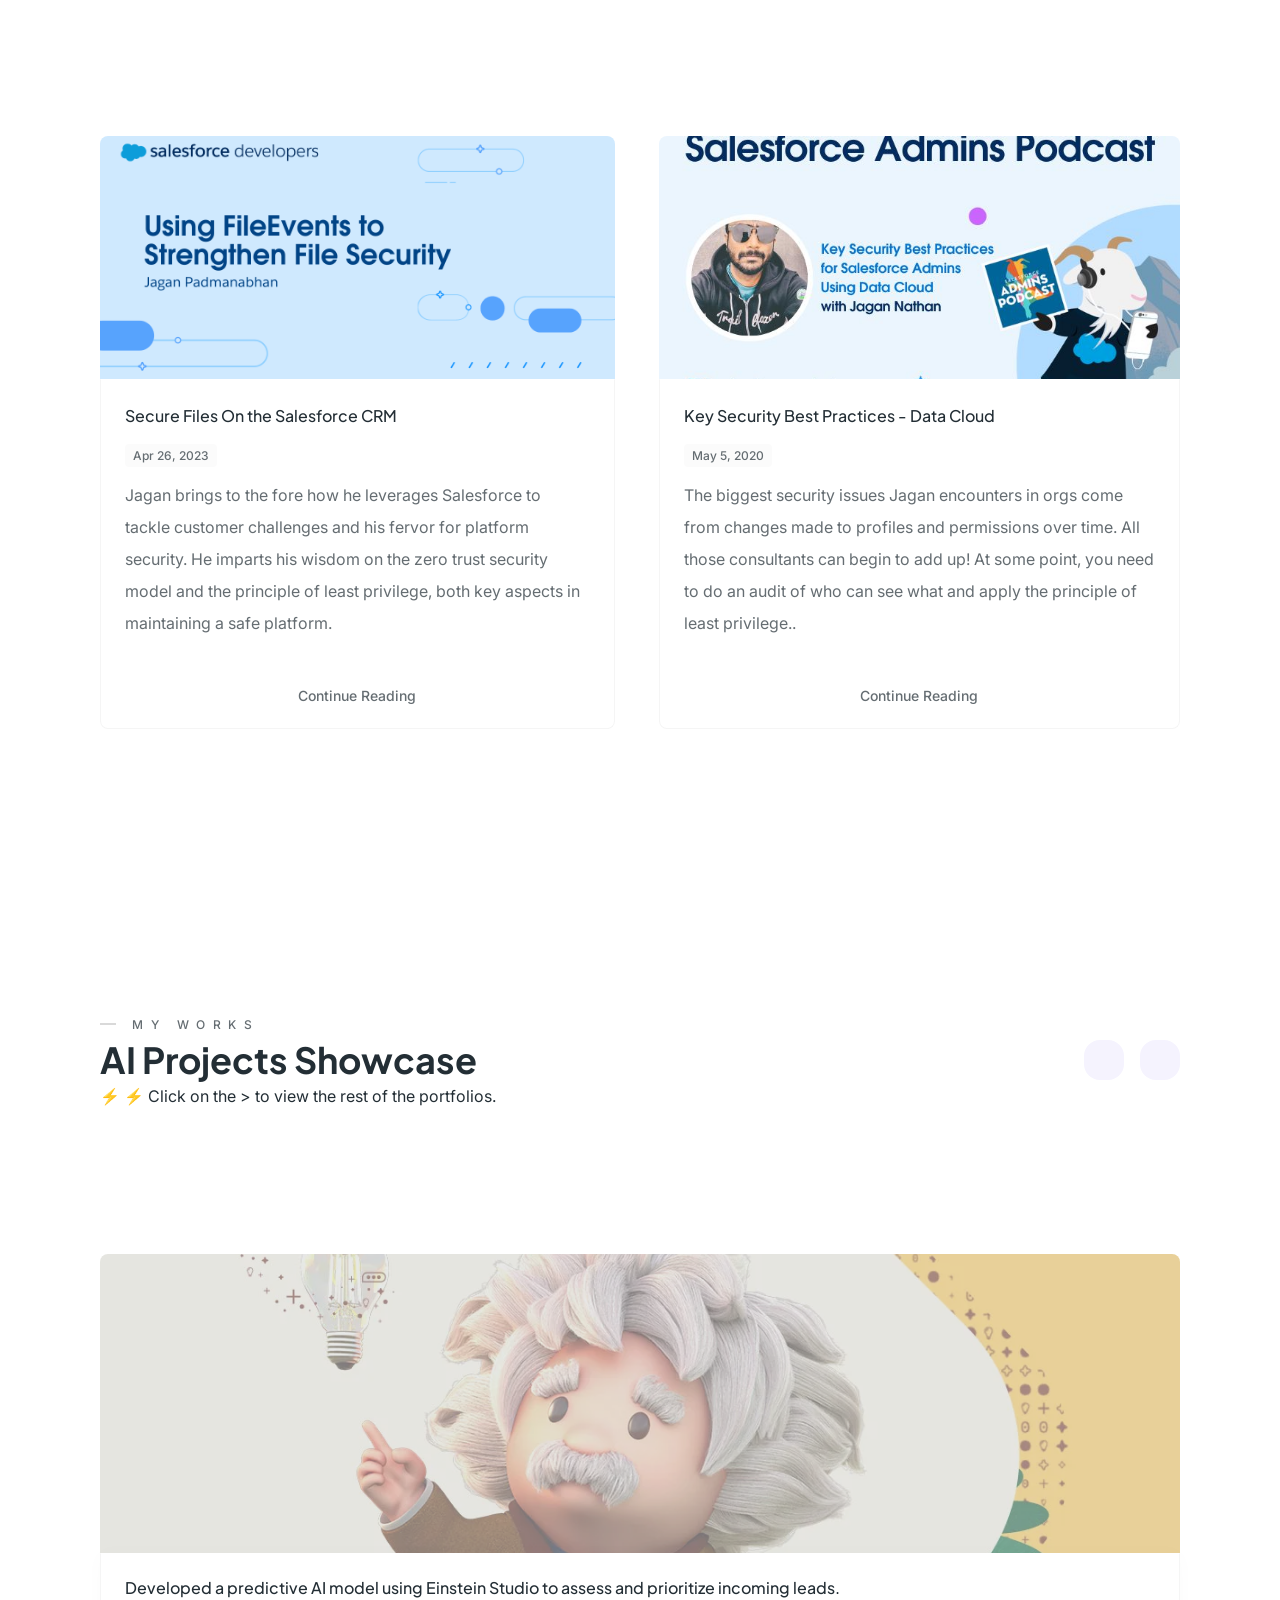
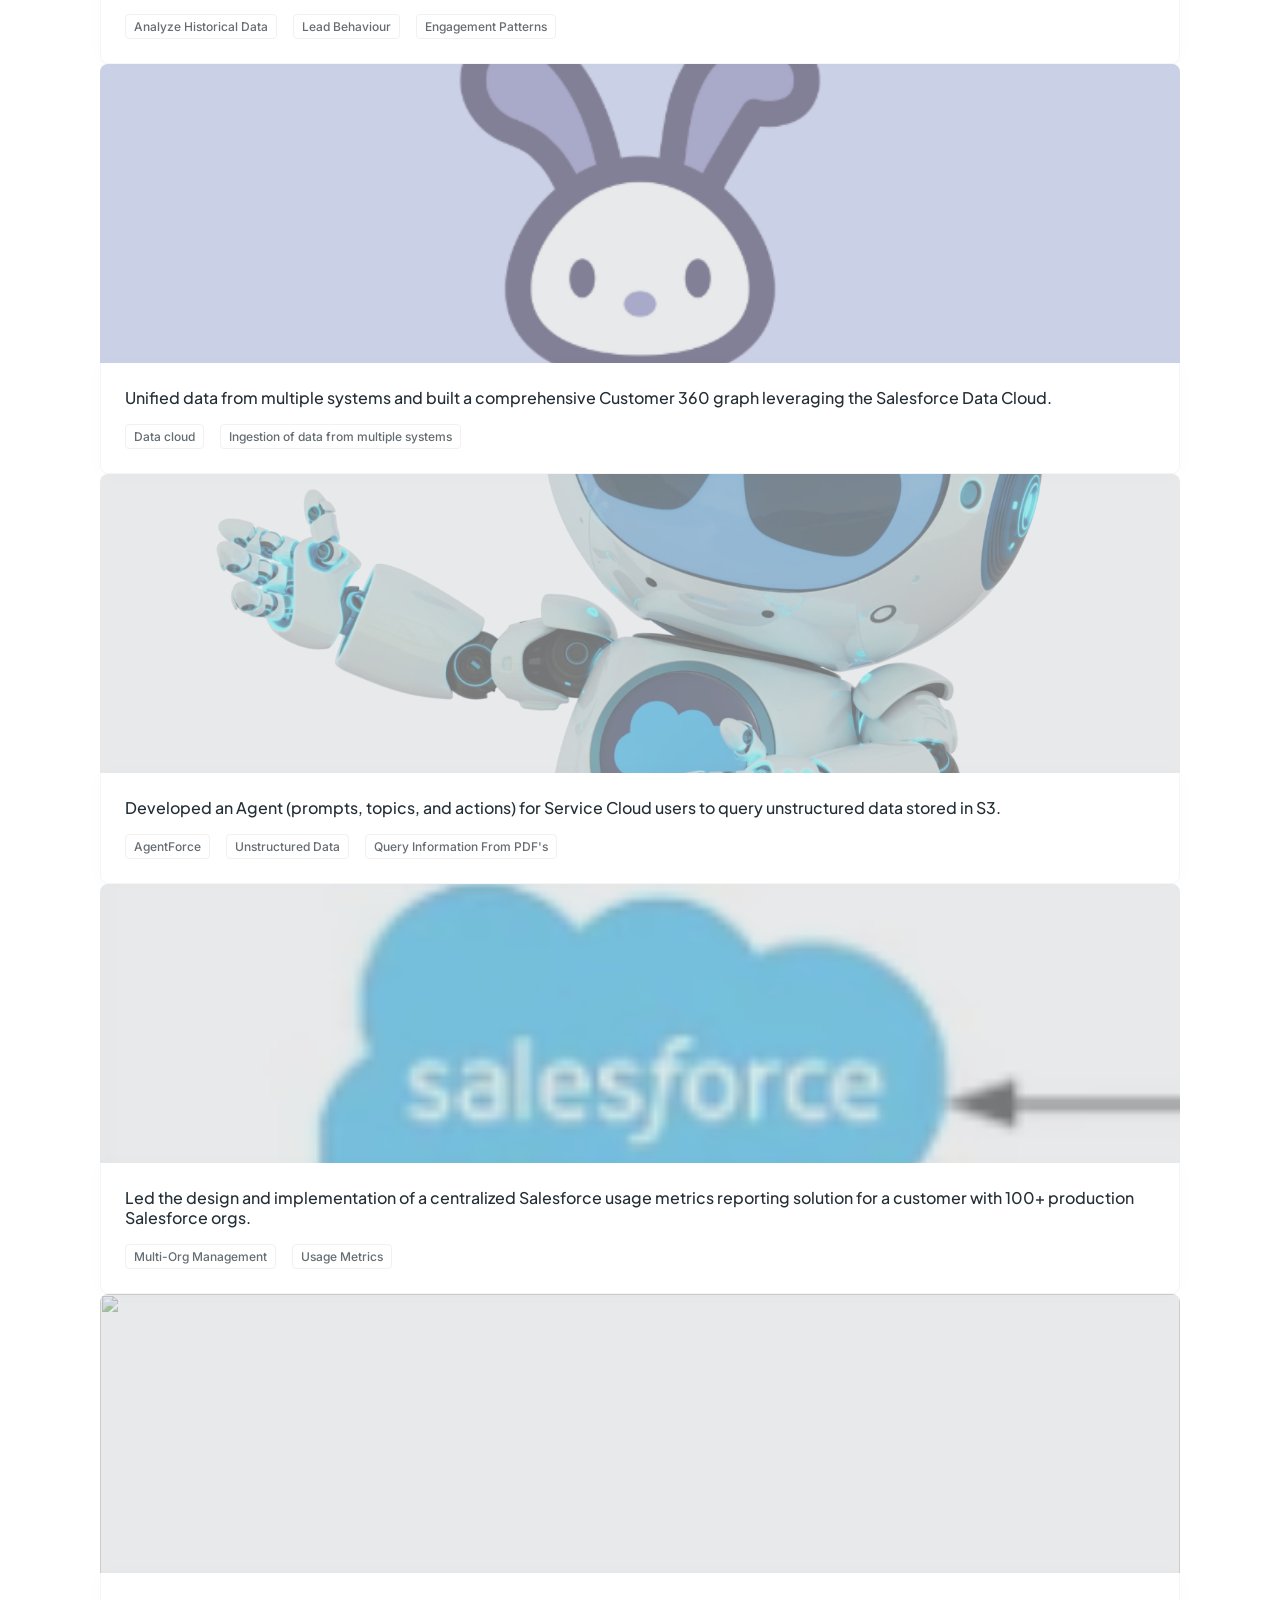
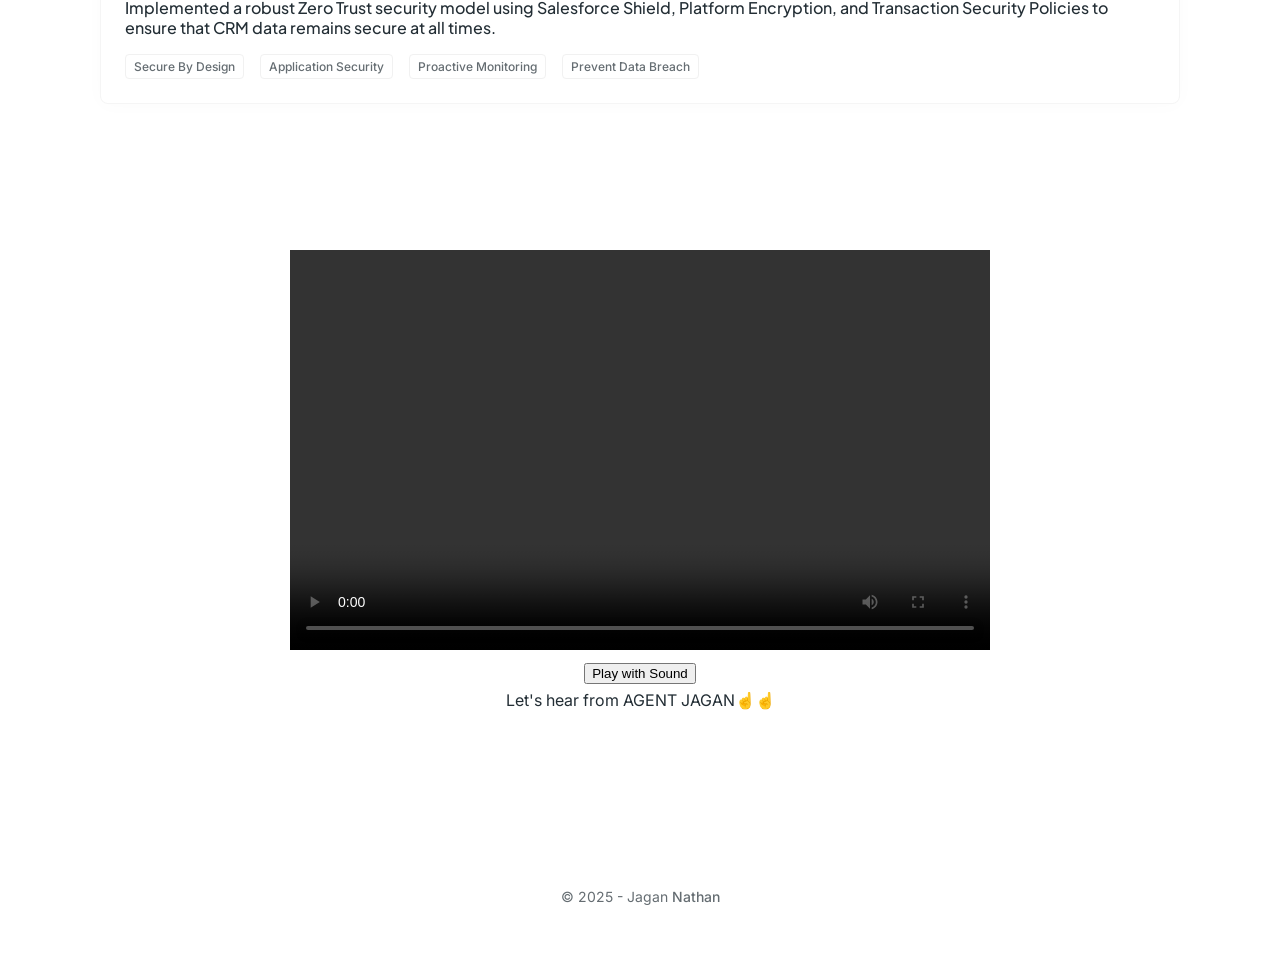
==== commit 6944a670: "Update index.html" ====
--- a/index.html
+++ b/index.html
@@ -159,7 +159,9 @@
             </div>
         </div>
     </section>
-
+    <div>
+        <img class="avatar" src="assets/img/LinkedIn Banner.png" alt="LinkedIn Banner">
+    </div>
     
     <center>
         <img class="avatar" src="https://media.licdn.com/dms/image/v2/D4D22AQF4HfCzpukY8Q/feedshare-shrink_800/B4DZU3sX1xGcAo-/0/1740396136212?e=2147483647&v=beta&t=jz-tjagDBmxVmxEfVSN1LM9cRnHmjtBTmmaZGBKcKdI" style="width:140px; height:auto;" alt="AgentForce GIF">
@@ -358,11 +360,6 @@
                     </div>
                 </div>
             </div>
-
-            <div>
-                <img class="avatar" src="assets/img/LinkedIn Banner.png" alt="LinkedIn Banner">
-            </div>
-            
         </div>
     </section>
 
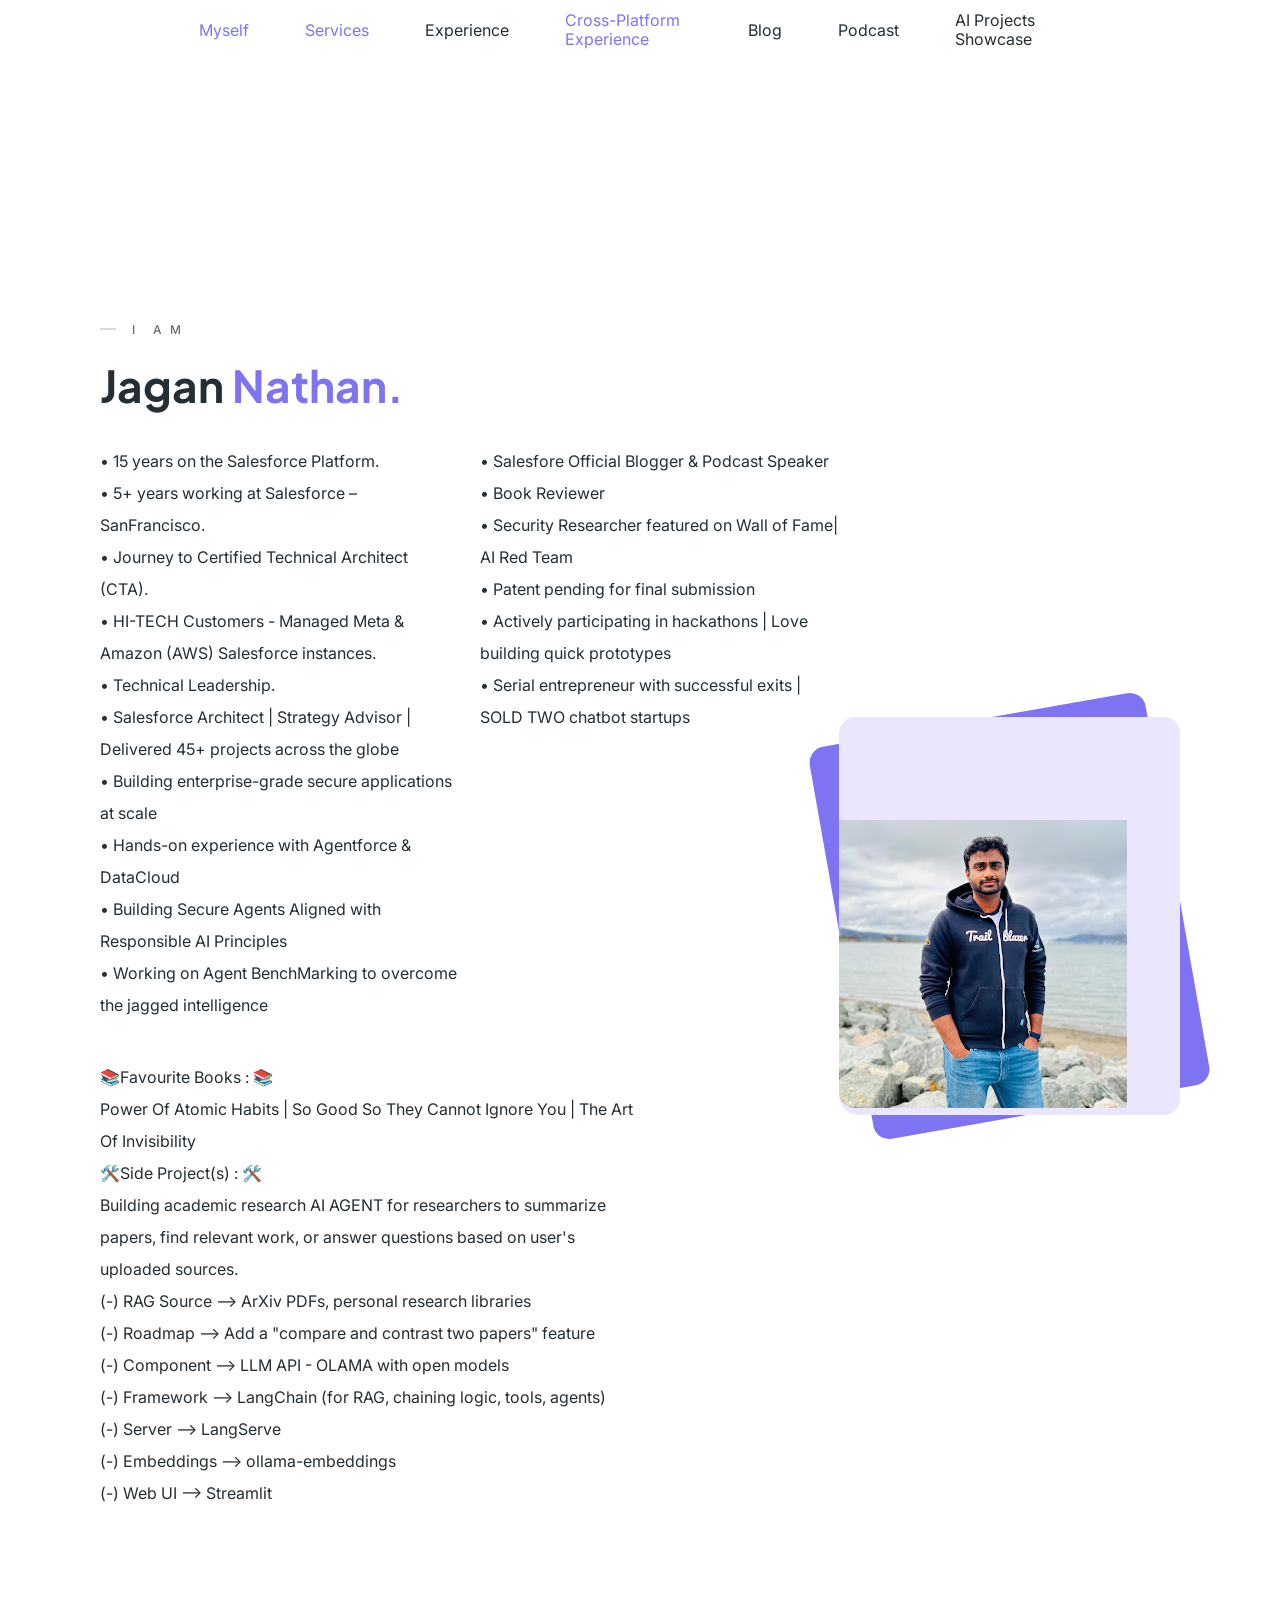
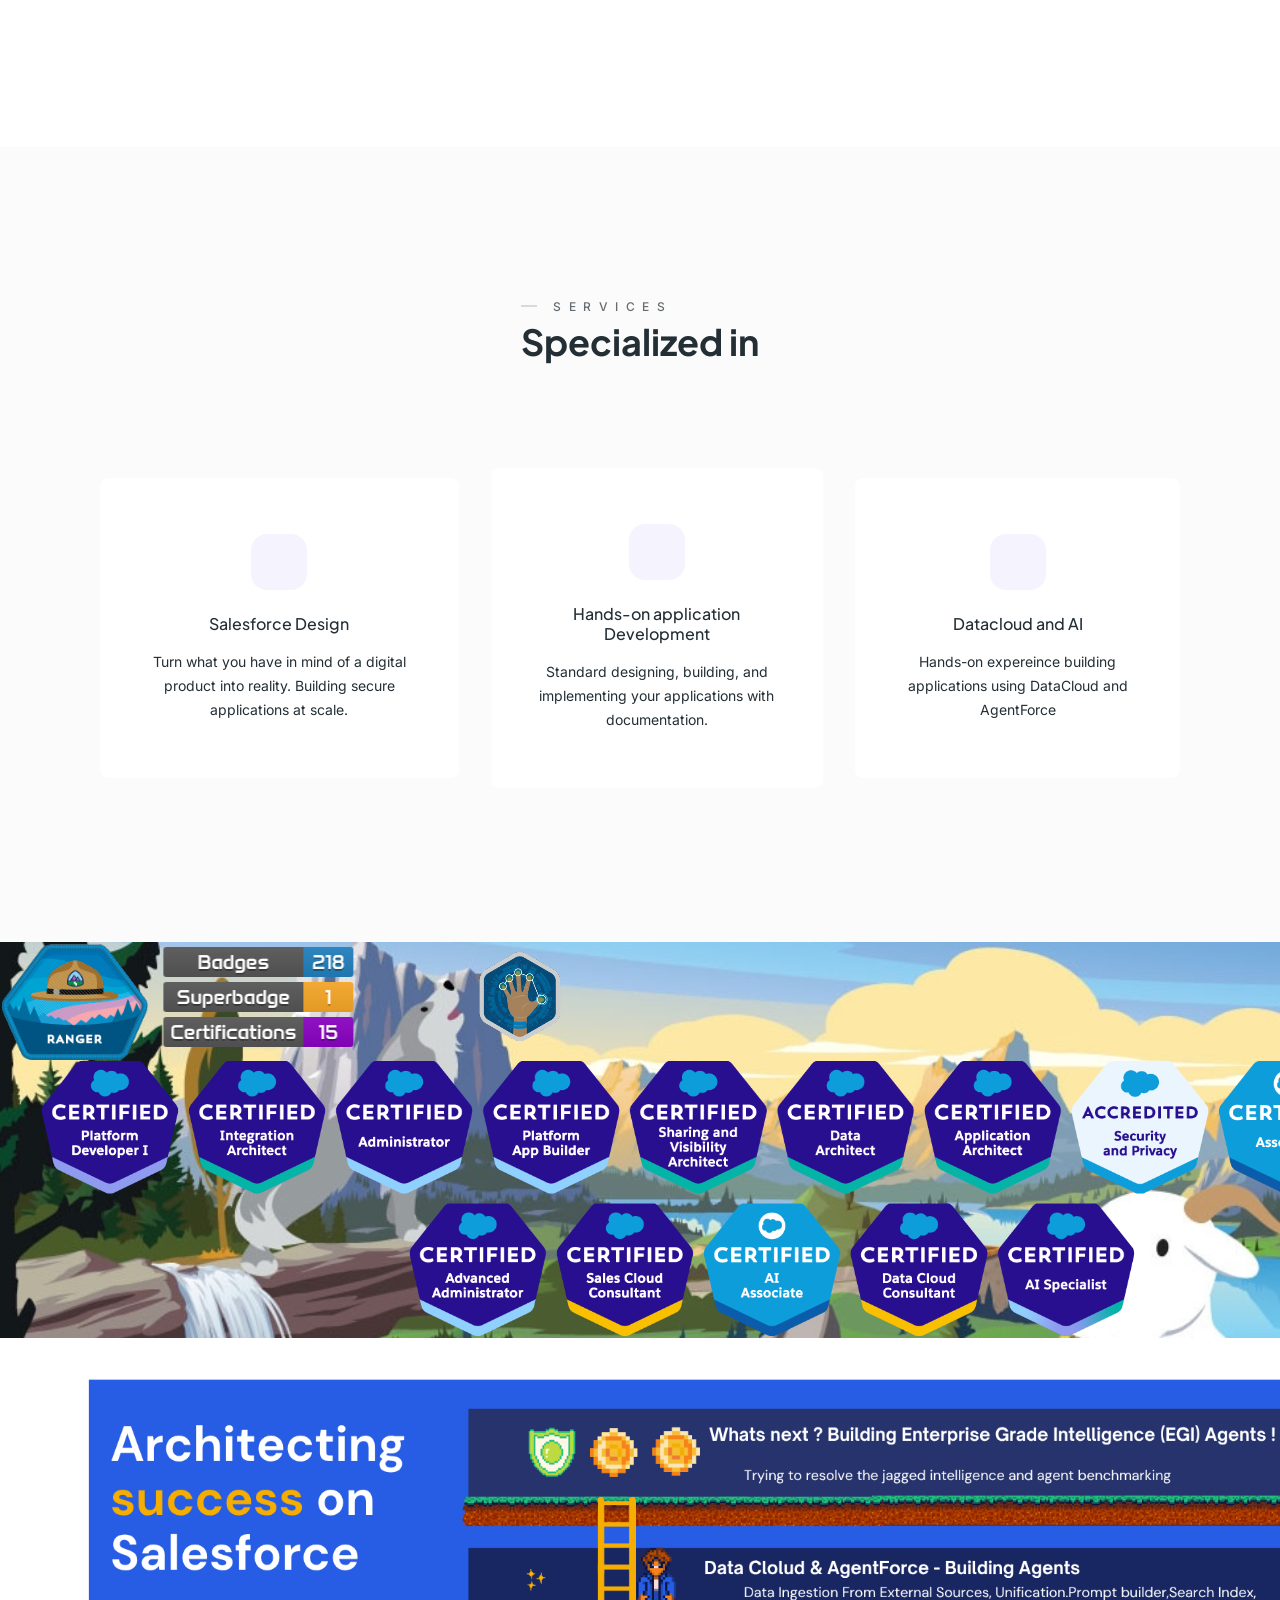
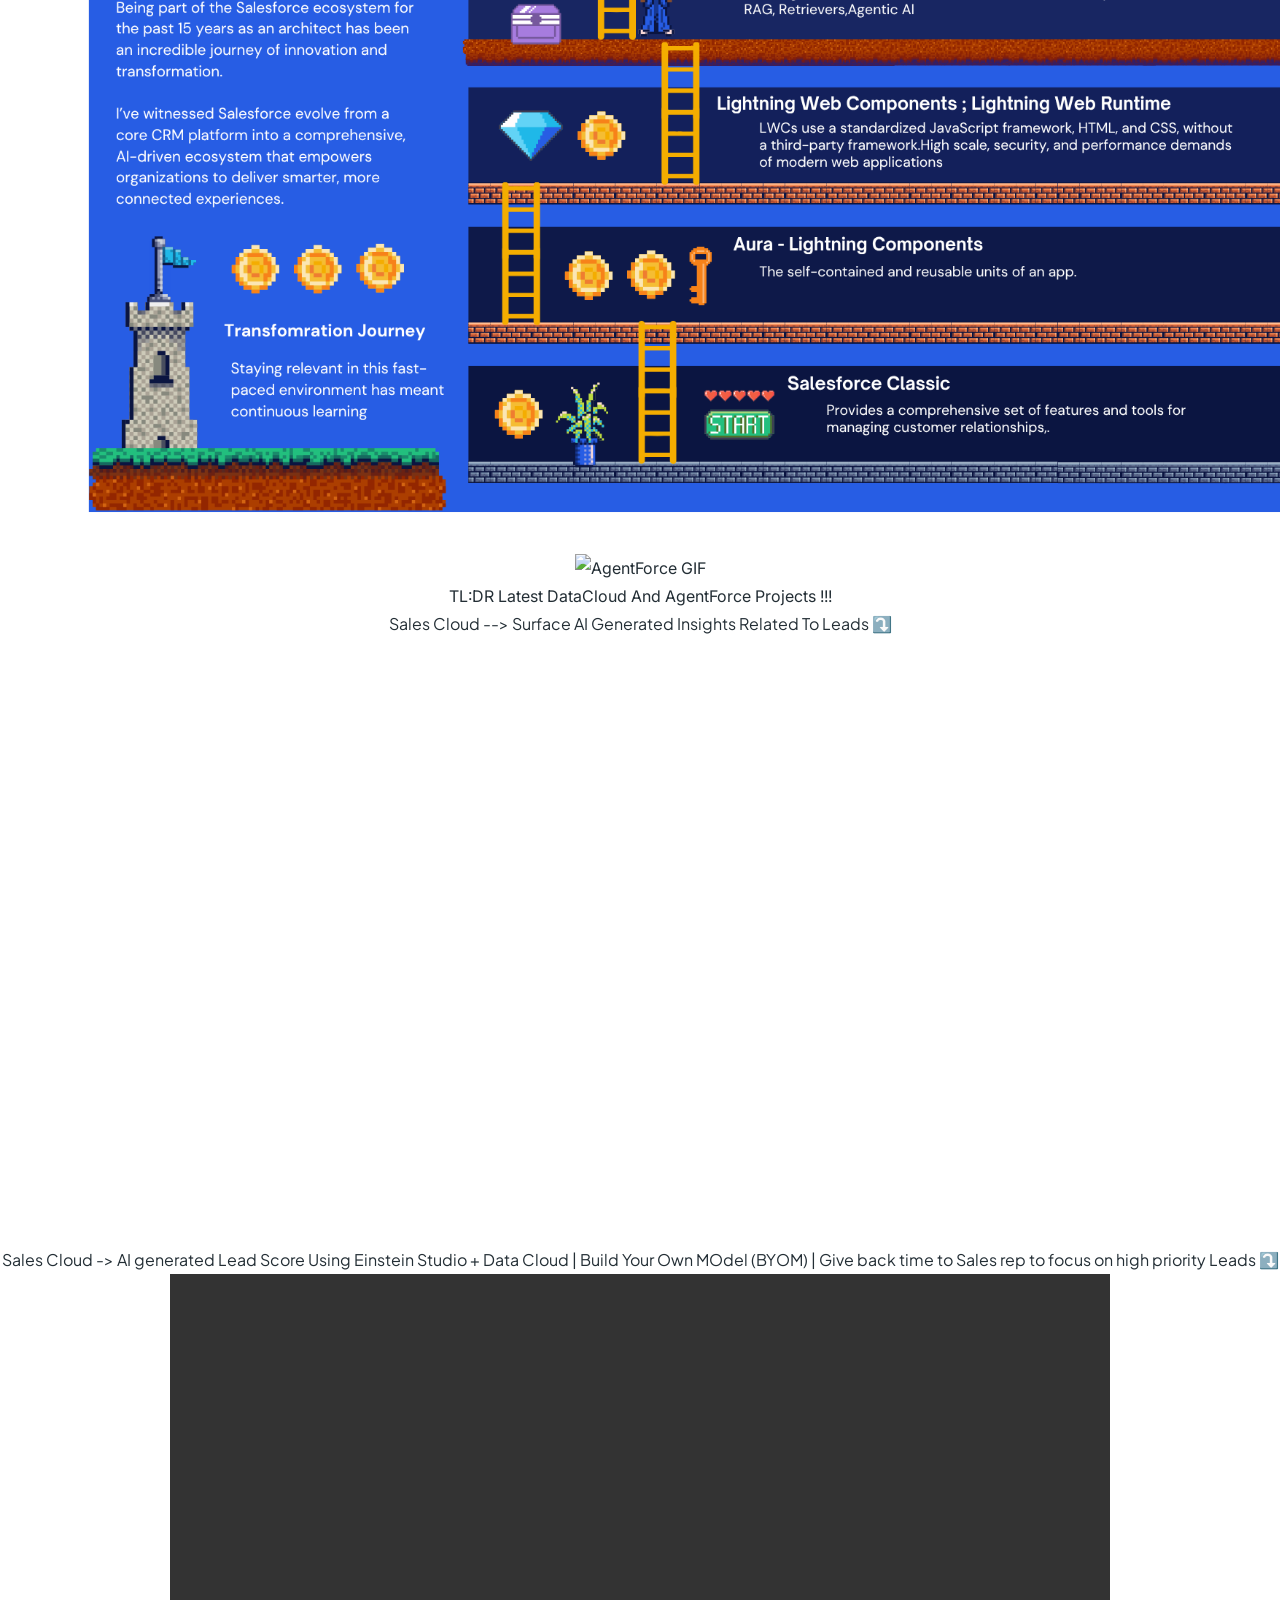
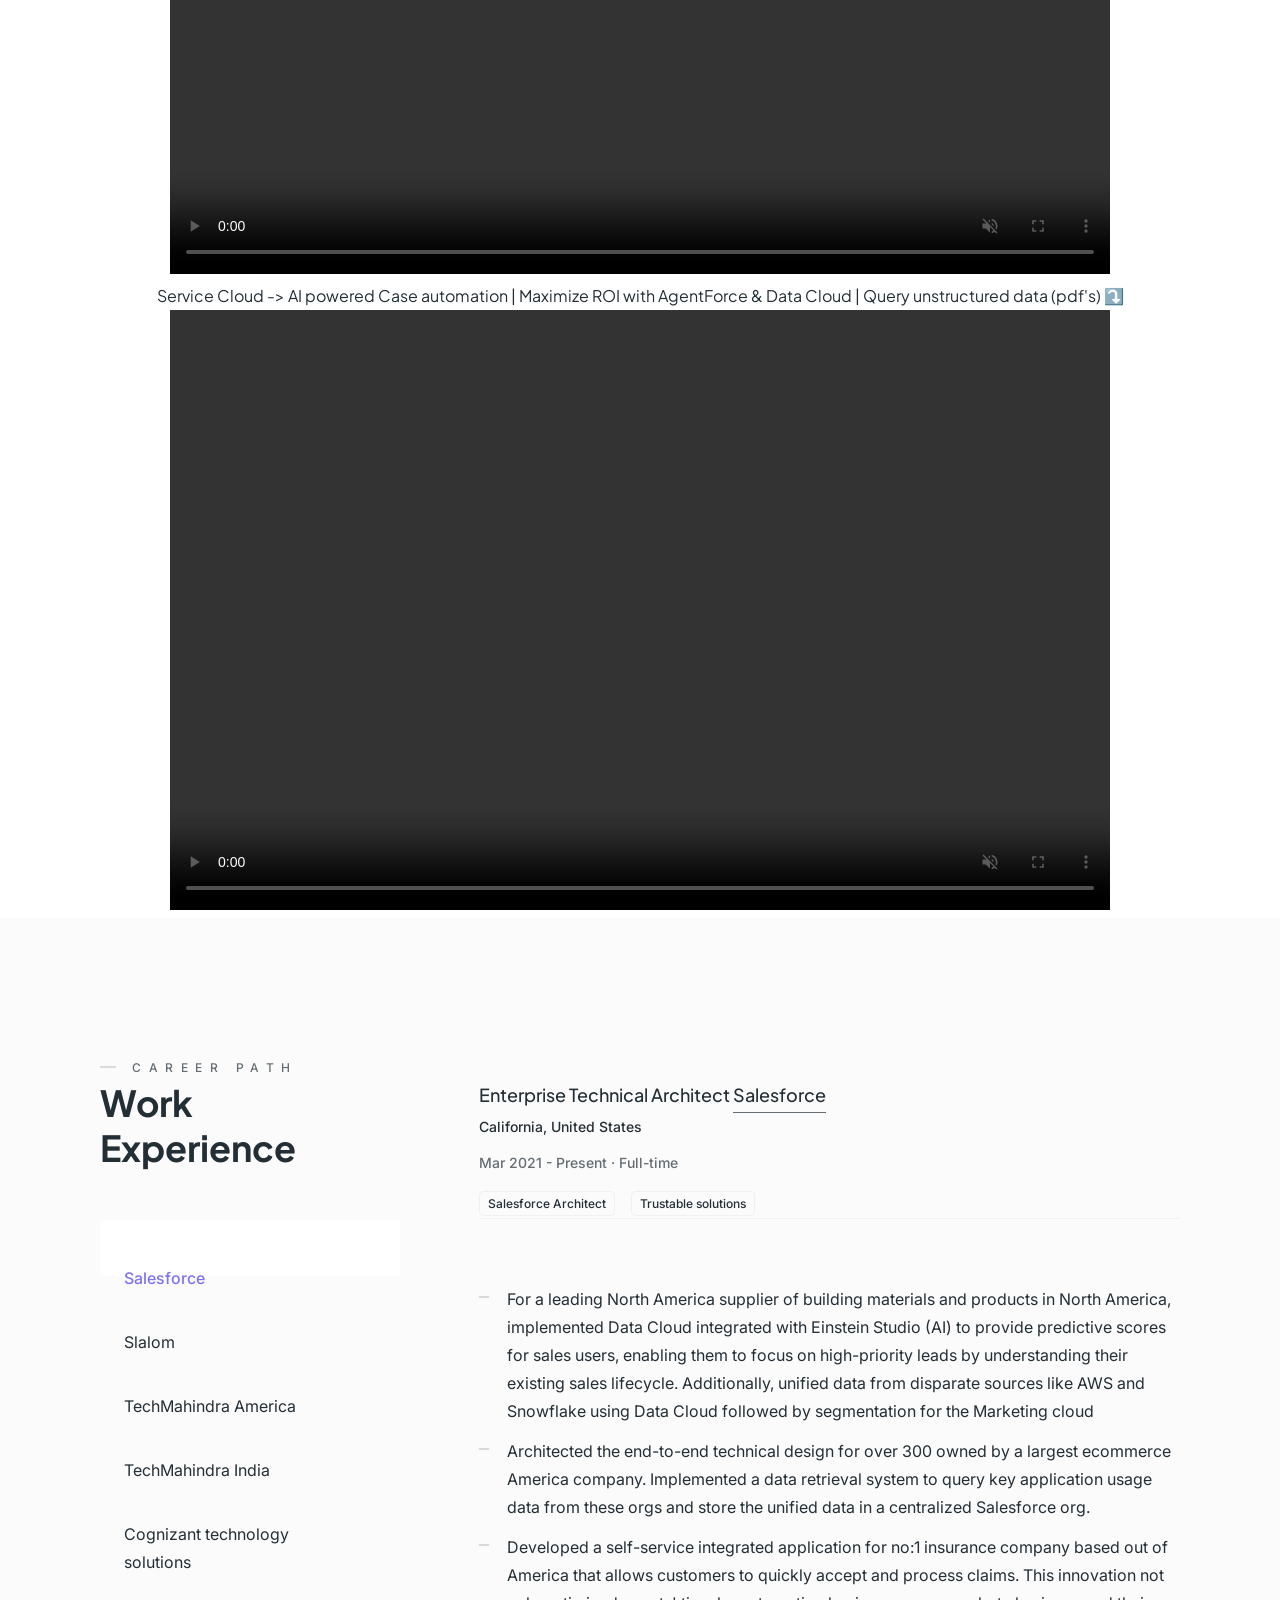
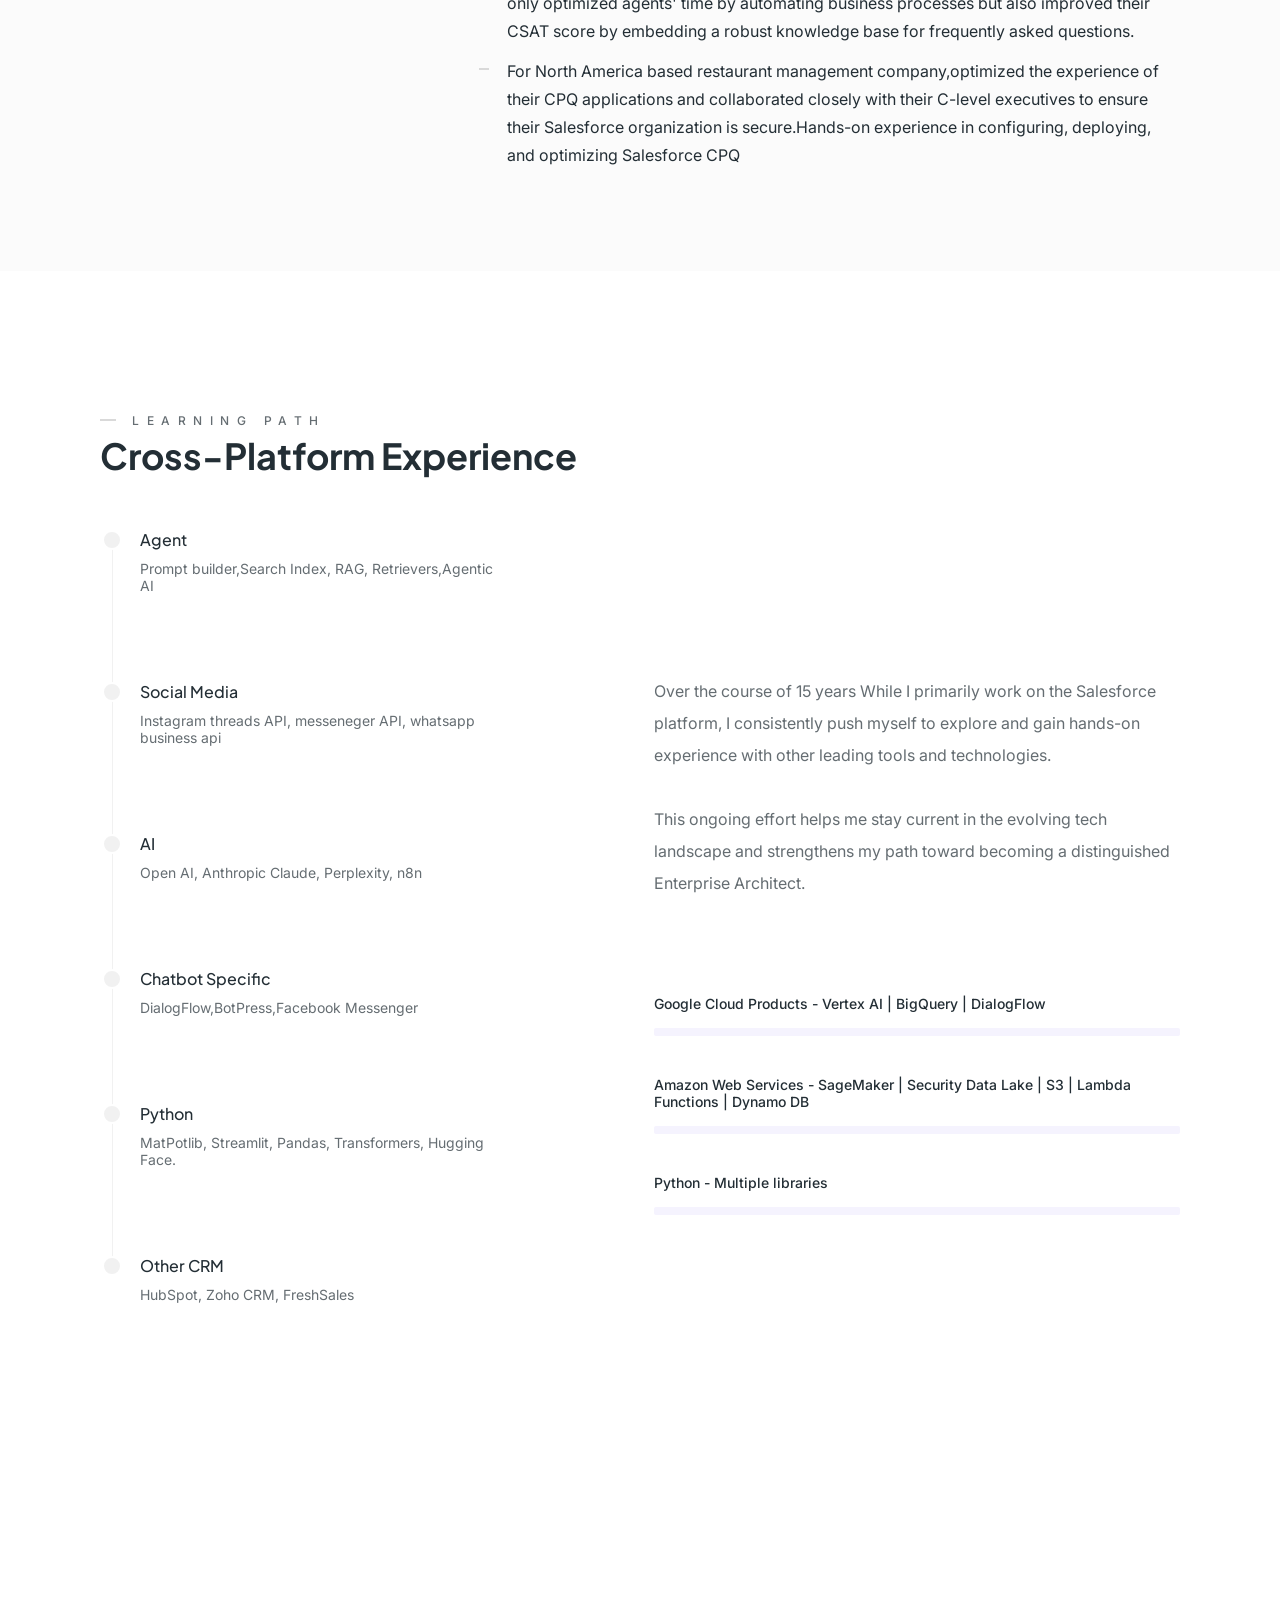
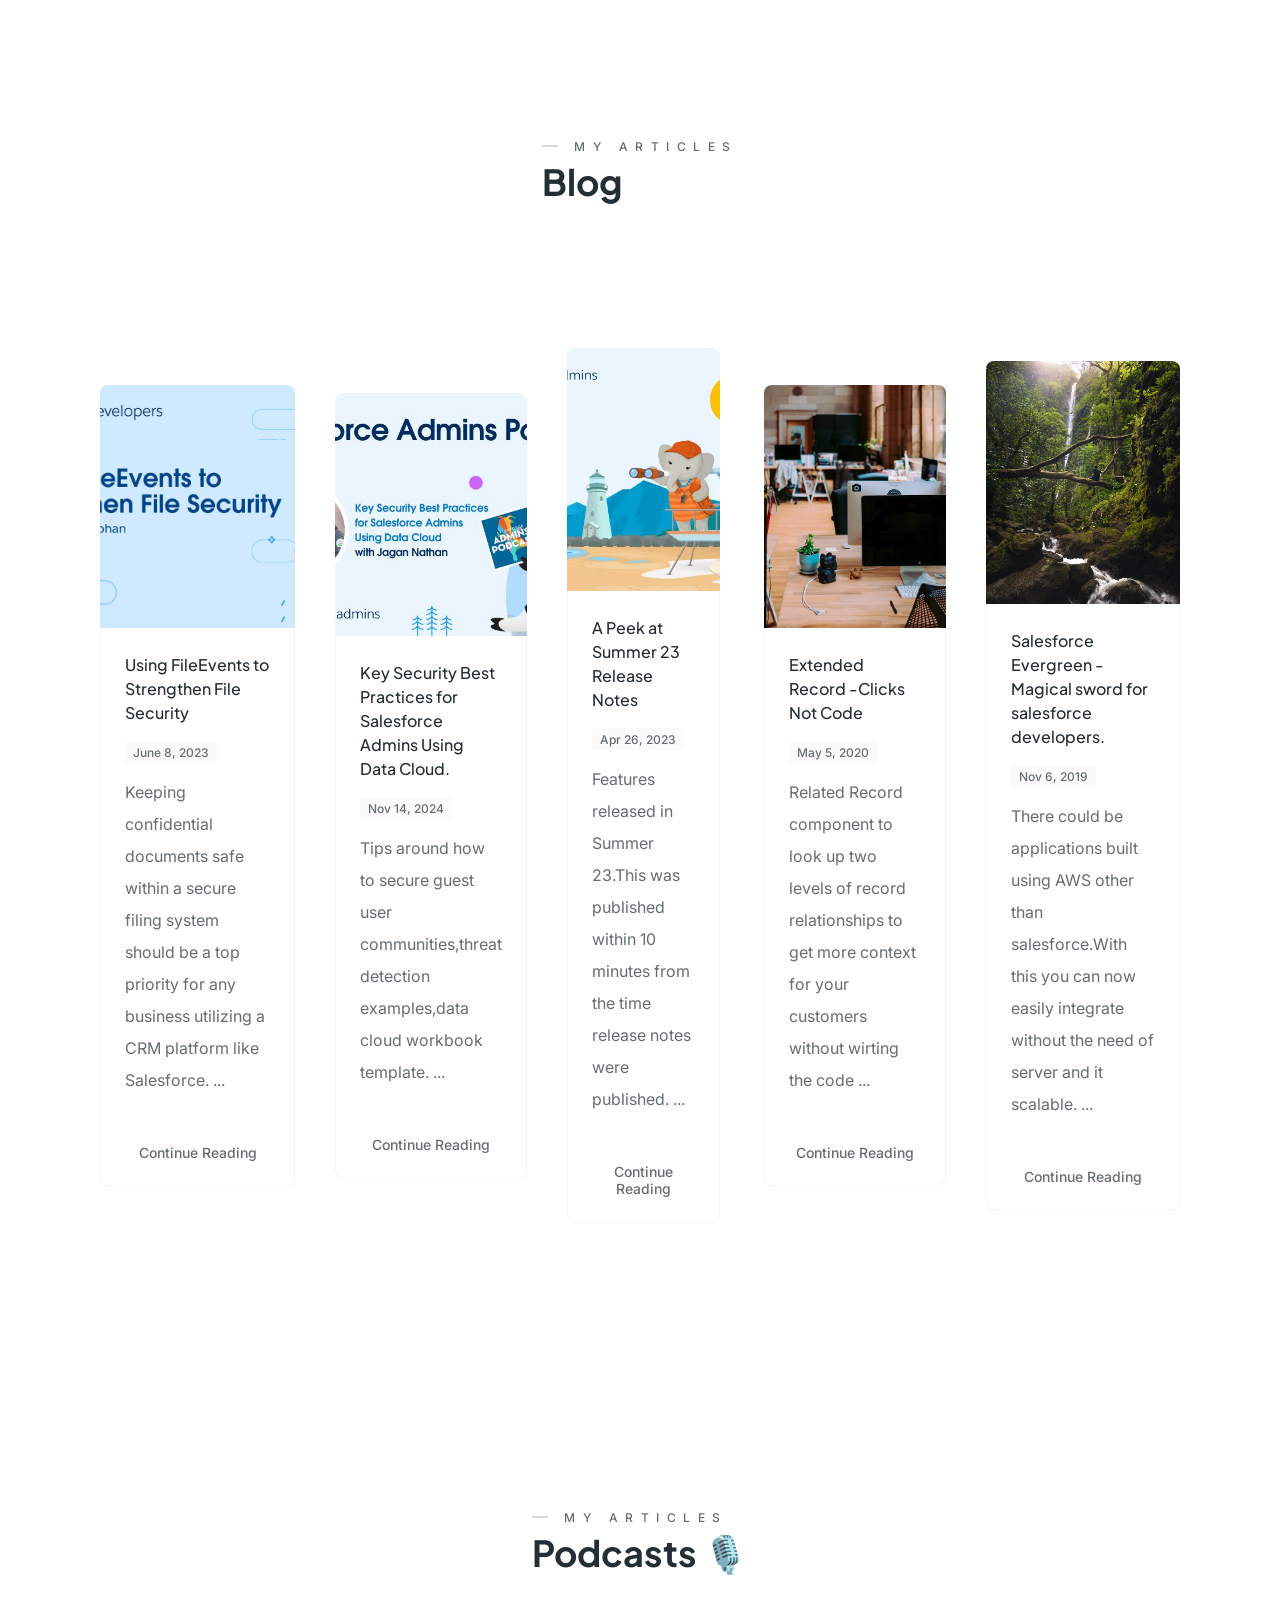
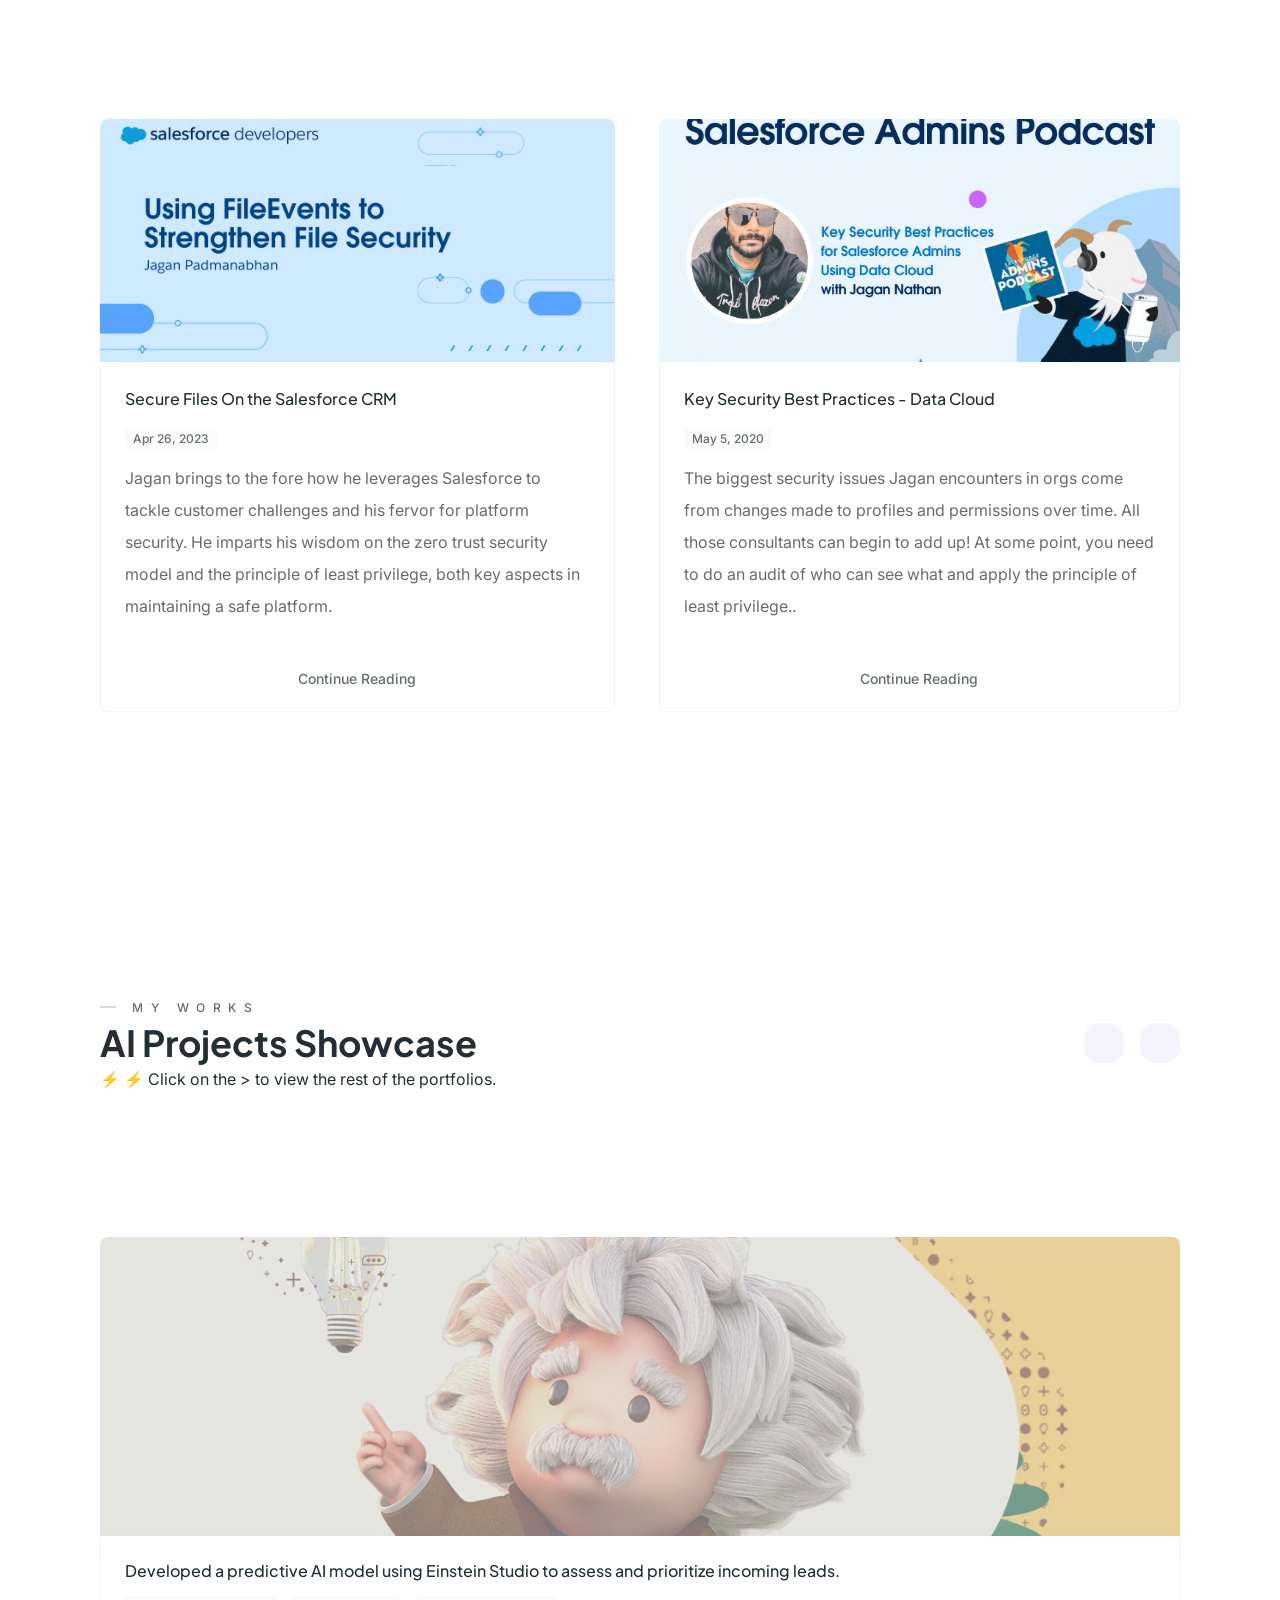
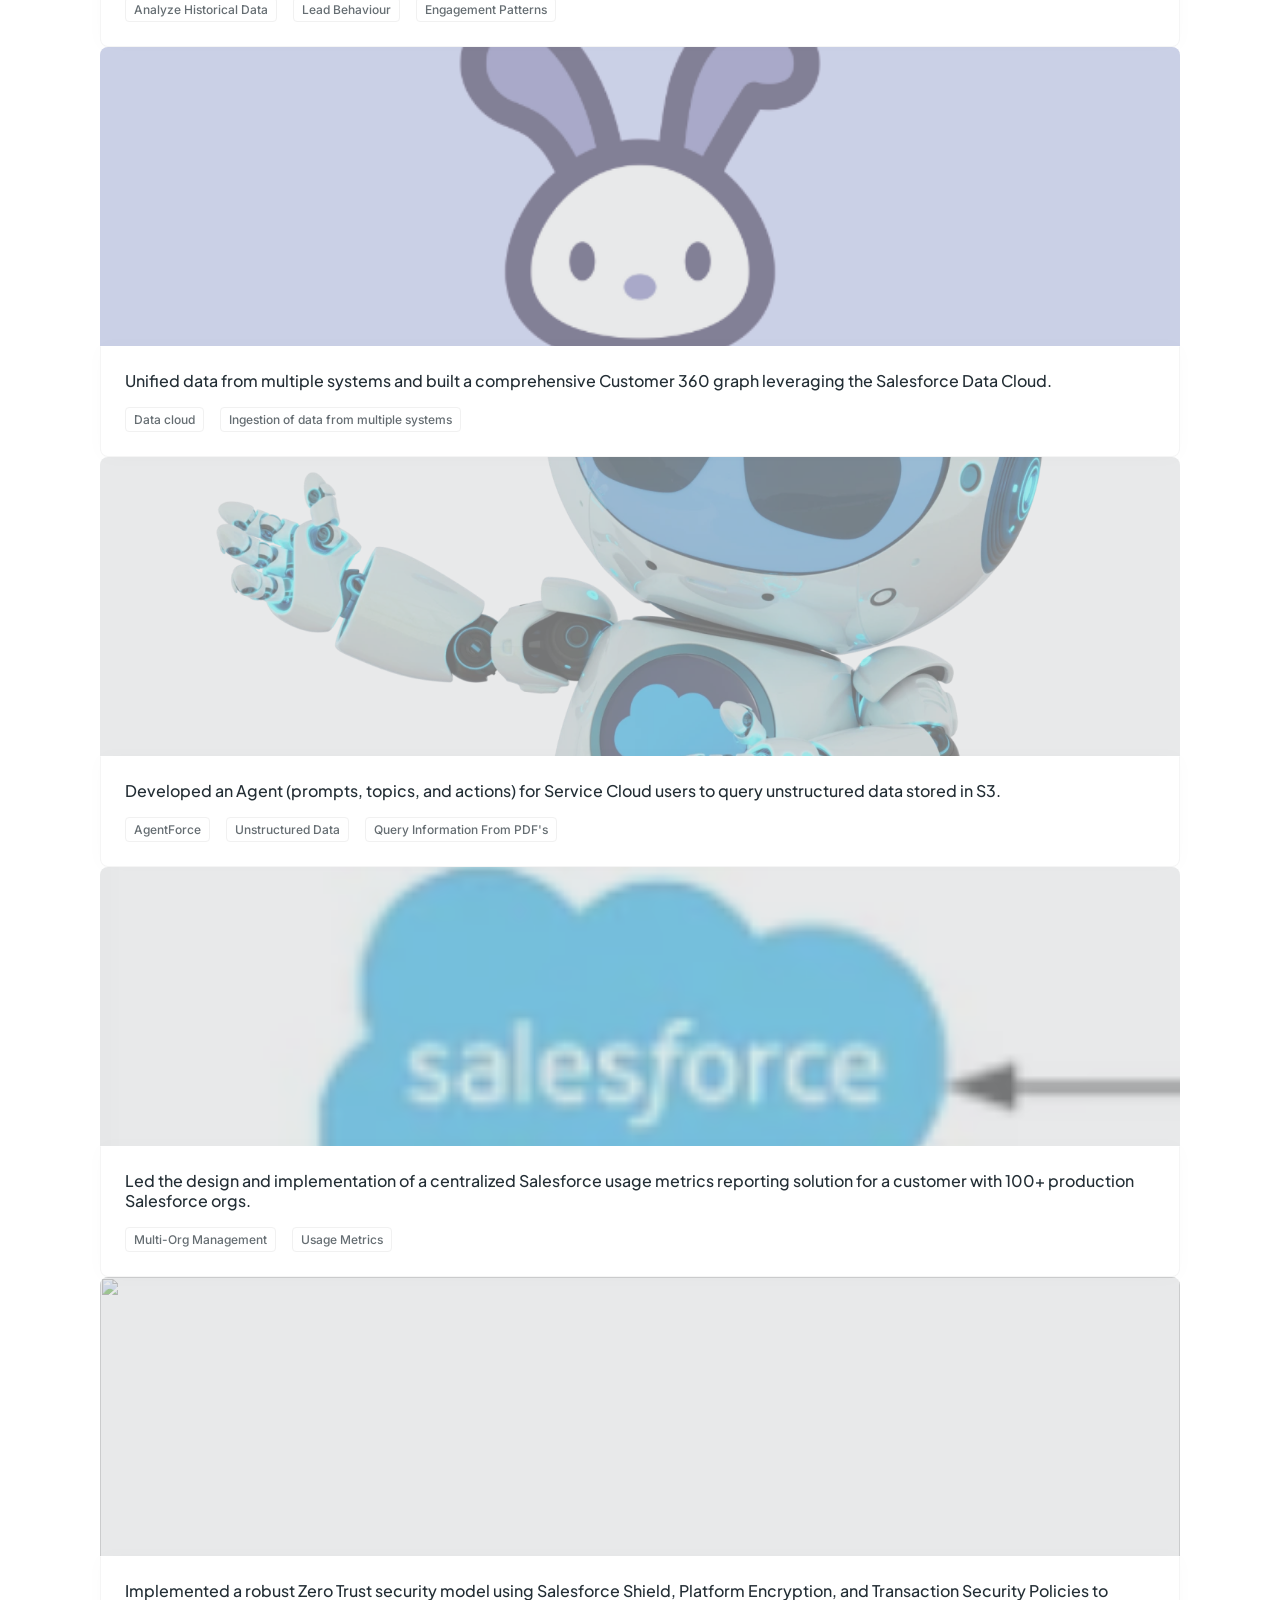
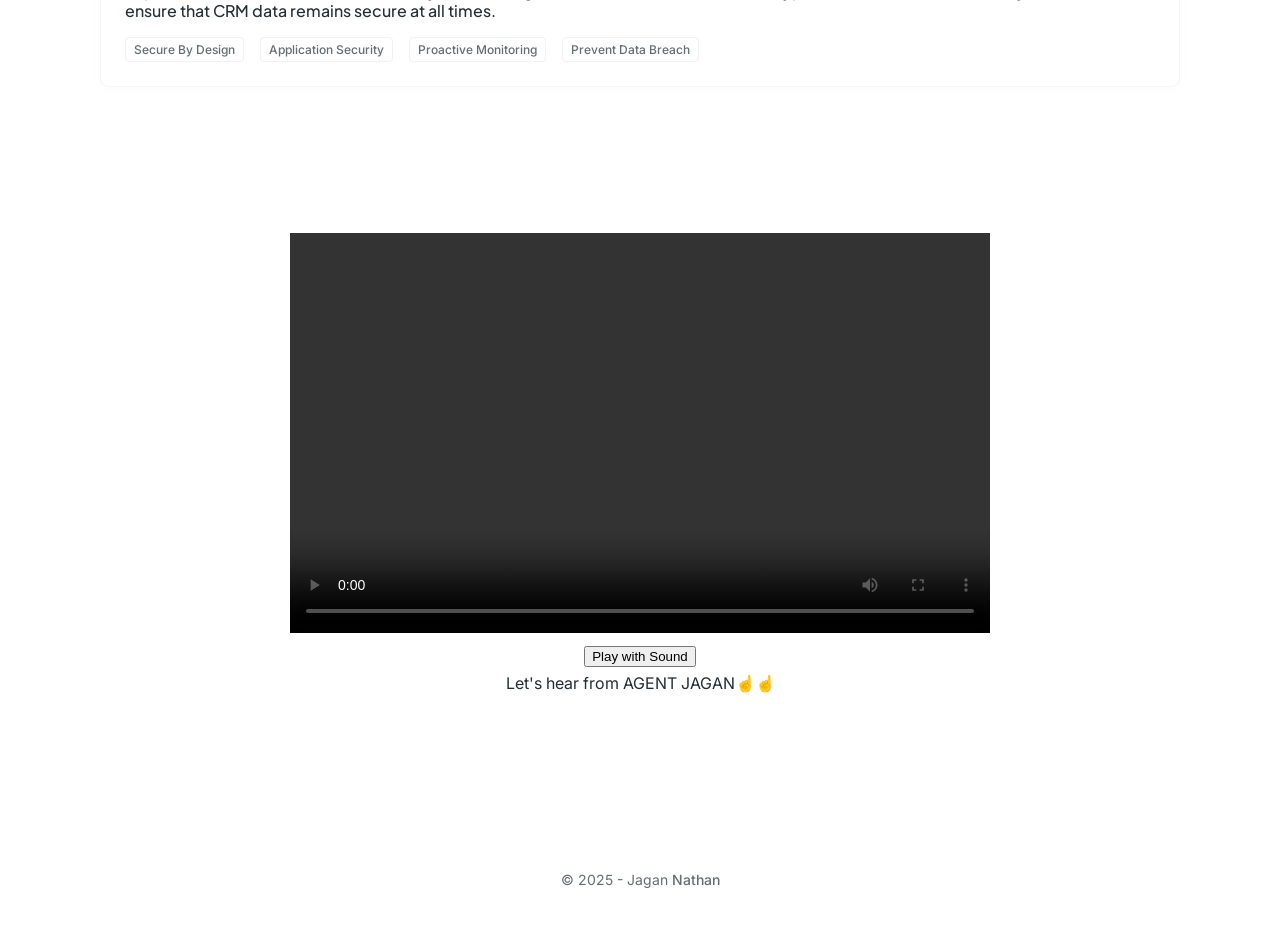
==== commit fffa1ab7: "Update index.html" ====
--- a/index.html
+++ b/index.html
@@ -27,7 +27,7 @@
         </div>
         <nav class="nav">
             <ul class="nav-links">
-                <li class="services active" data-aos-delay="200" data-aos="fade-down"><a href="#AboutMe">Myself/a></li>
+                <li class="services active" data-aos-delay="200" data-aos="fade-down"><a href="#AboutMe">Myself</a></li>
                 <li class="services active" data-aos-delay="200" data-aos="fade-down"><a href="#services">Services</a></li>
                 <li class="experience" data-aos-delay="300" data-aos="fade-down"><a href="#experience">Experience</a></li>
                 <li class="services active" data-aos-delay="200" data-aos="fade-down"><a href="#education-skill">Cross-Platform Experience</a></li>
@@ -162,31 +162,31 @@
     <div>
         <img class="avatar" src="assets/img/LinkedIn Banner.png" alt="LinkedIn Banner">
     </div>
+
+    <center>
+        <img class="avatar" src="Journey To Salesforce Transformation.png" width="1400" height="800" alt="Transformation">
+    </center>
     
     <center>
         <img class="avatar" src="https://media.licdn.com/dms/image/v2/D4D22AQF4HfCzpukY8Q/feedshare-shrink_800/B4DZU3sX1xGcAo-/0/1740396136212?e=2147483647&v=beta&t=jz-tjagDBmxVmxEfVSN1LM9cRnHmjtBTmmaZGBKcKdI" style="width:140px; height:auto;" alt="AgentForce GIF">
     </center>
 
+
+
     <center> TL:DR Latest DataCloud And AgentForce Projects !!!<br/>
-
        <h2><b> Sales Cloud --> Surface AI Generated Insights Related To Leads ⤵️ </b></h2>
             <iframe src="https://drive.google.com/file/d/1qDZolT_5ay5quSK-sc-5xQAp8rtN4nAz/preview" width="940" height="600" allow="autoplay" allowfullscreen></iframe>
 
         <h2><b> Sales Cloud -> AI generated Lead Score Using Einstein Studio + Data Cloud | Build Your Own MOdel (BYOM) | Give back time to Sales rep to focus on high priority Leads ⤵️ </b></h2>
         <video autoplay muted controls width="940" height="600">
               <source src="assets/Custom Lead AI Scoring.mov" type="video/mp4">
-        </video>
-        
+        </video>   
         <h2><b> Service Cloud -> AI powered Case automation | Maximize ROI with AgentForce & Data Cloud | Query unstructured data (pdf's) ⤵️ </b></h2>
         <video autoplay muted controls width="940" height="600">
               <source src="assets/DC S3.mov" type="video/mp4">
-        </video>
-        
+        </video>        
     </center>
 
-    <center>
-        <img class="avatar" src="Journey To Salesforce Transformation.png" width="1400" height="800" alt="Transformation">
-    </center>
         
     <section class="experience-section" id="experience">
         <div class="container">
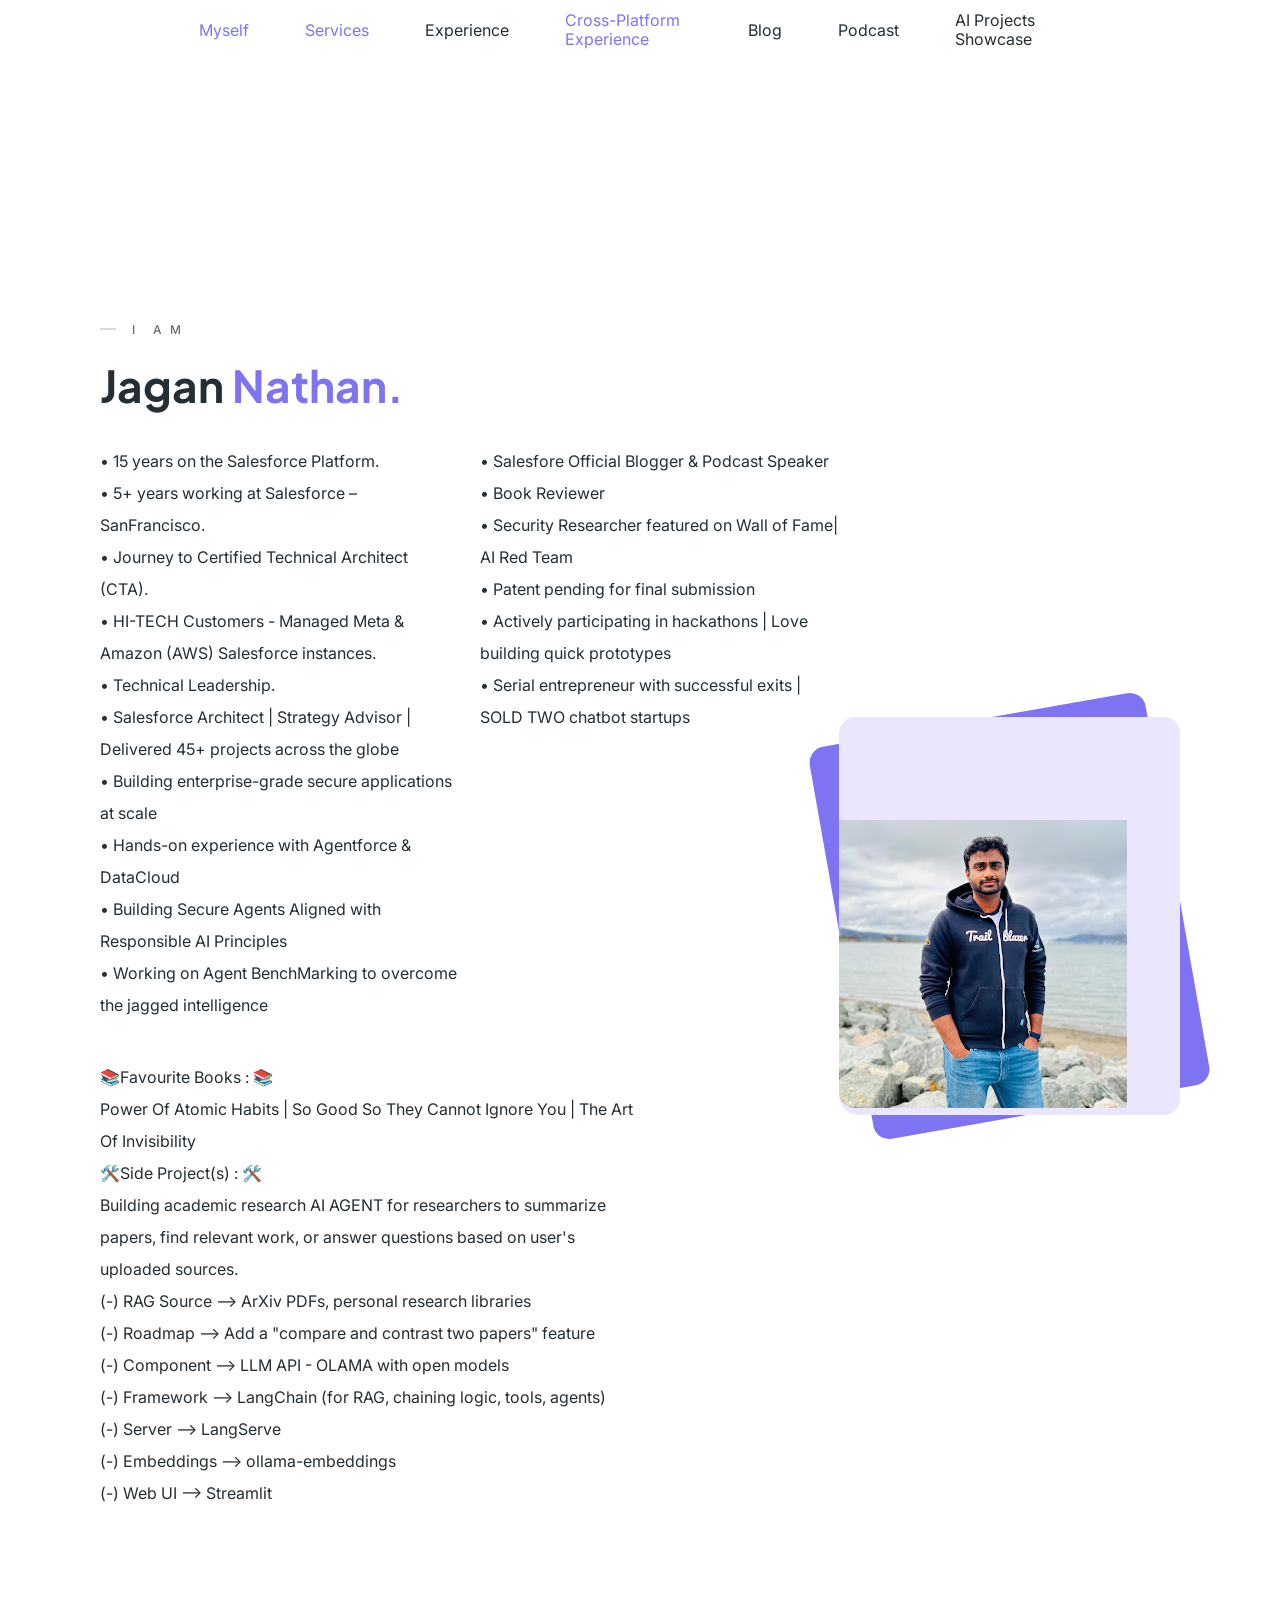
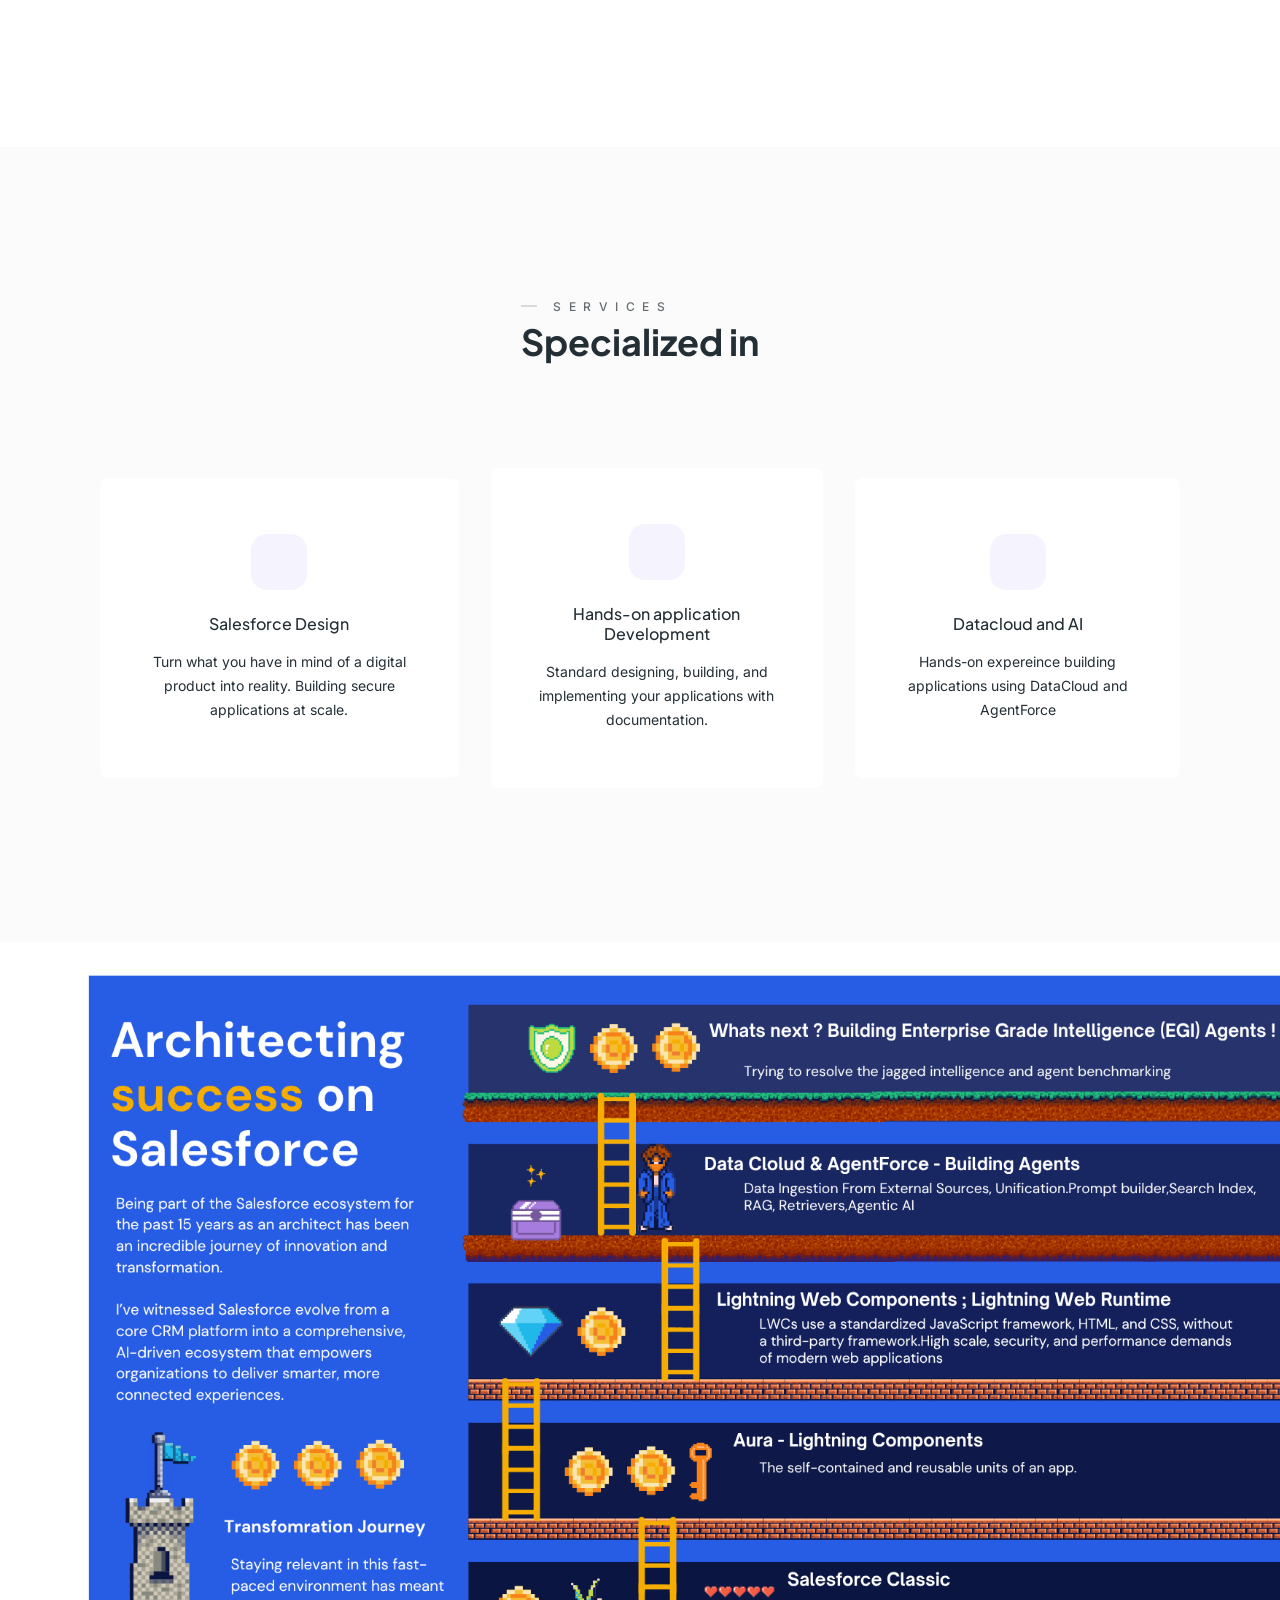
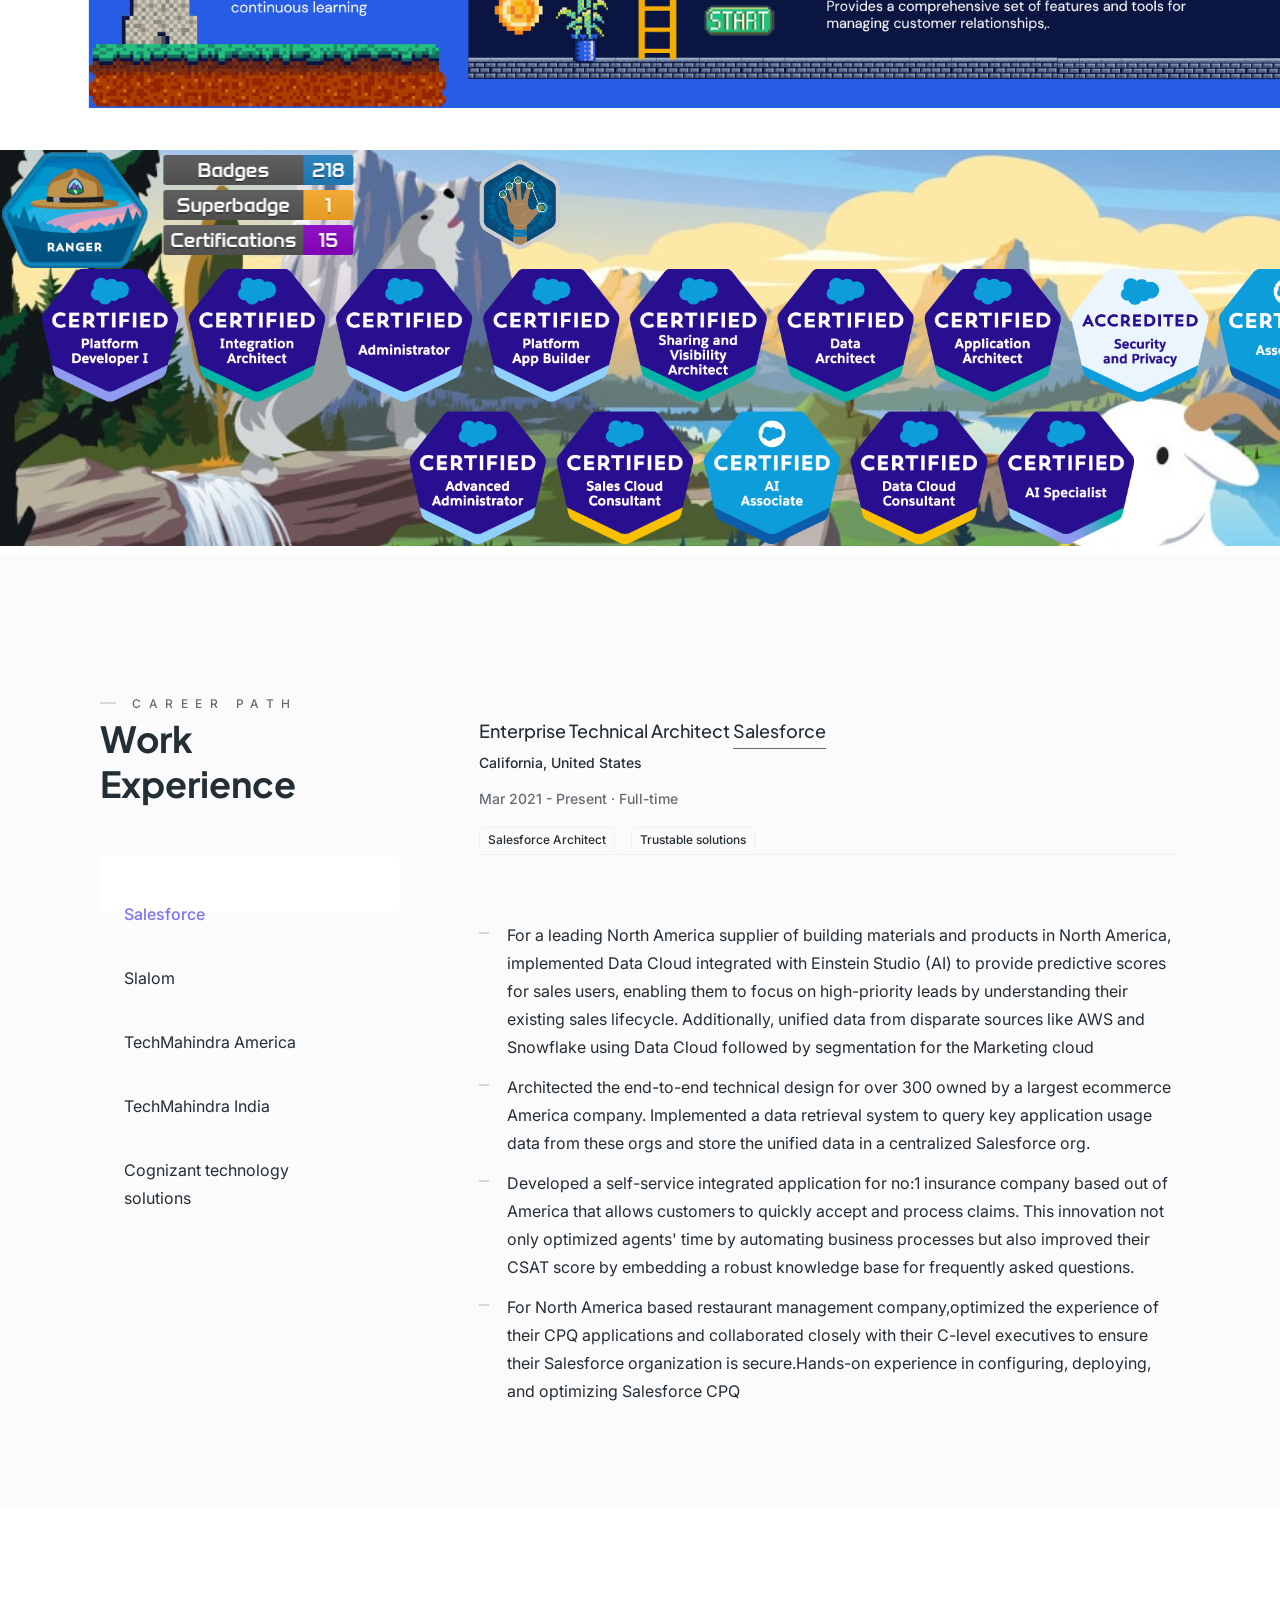
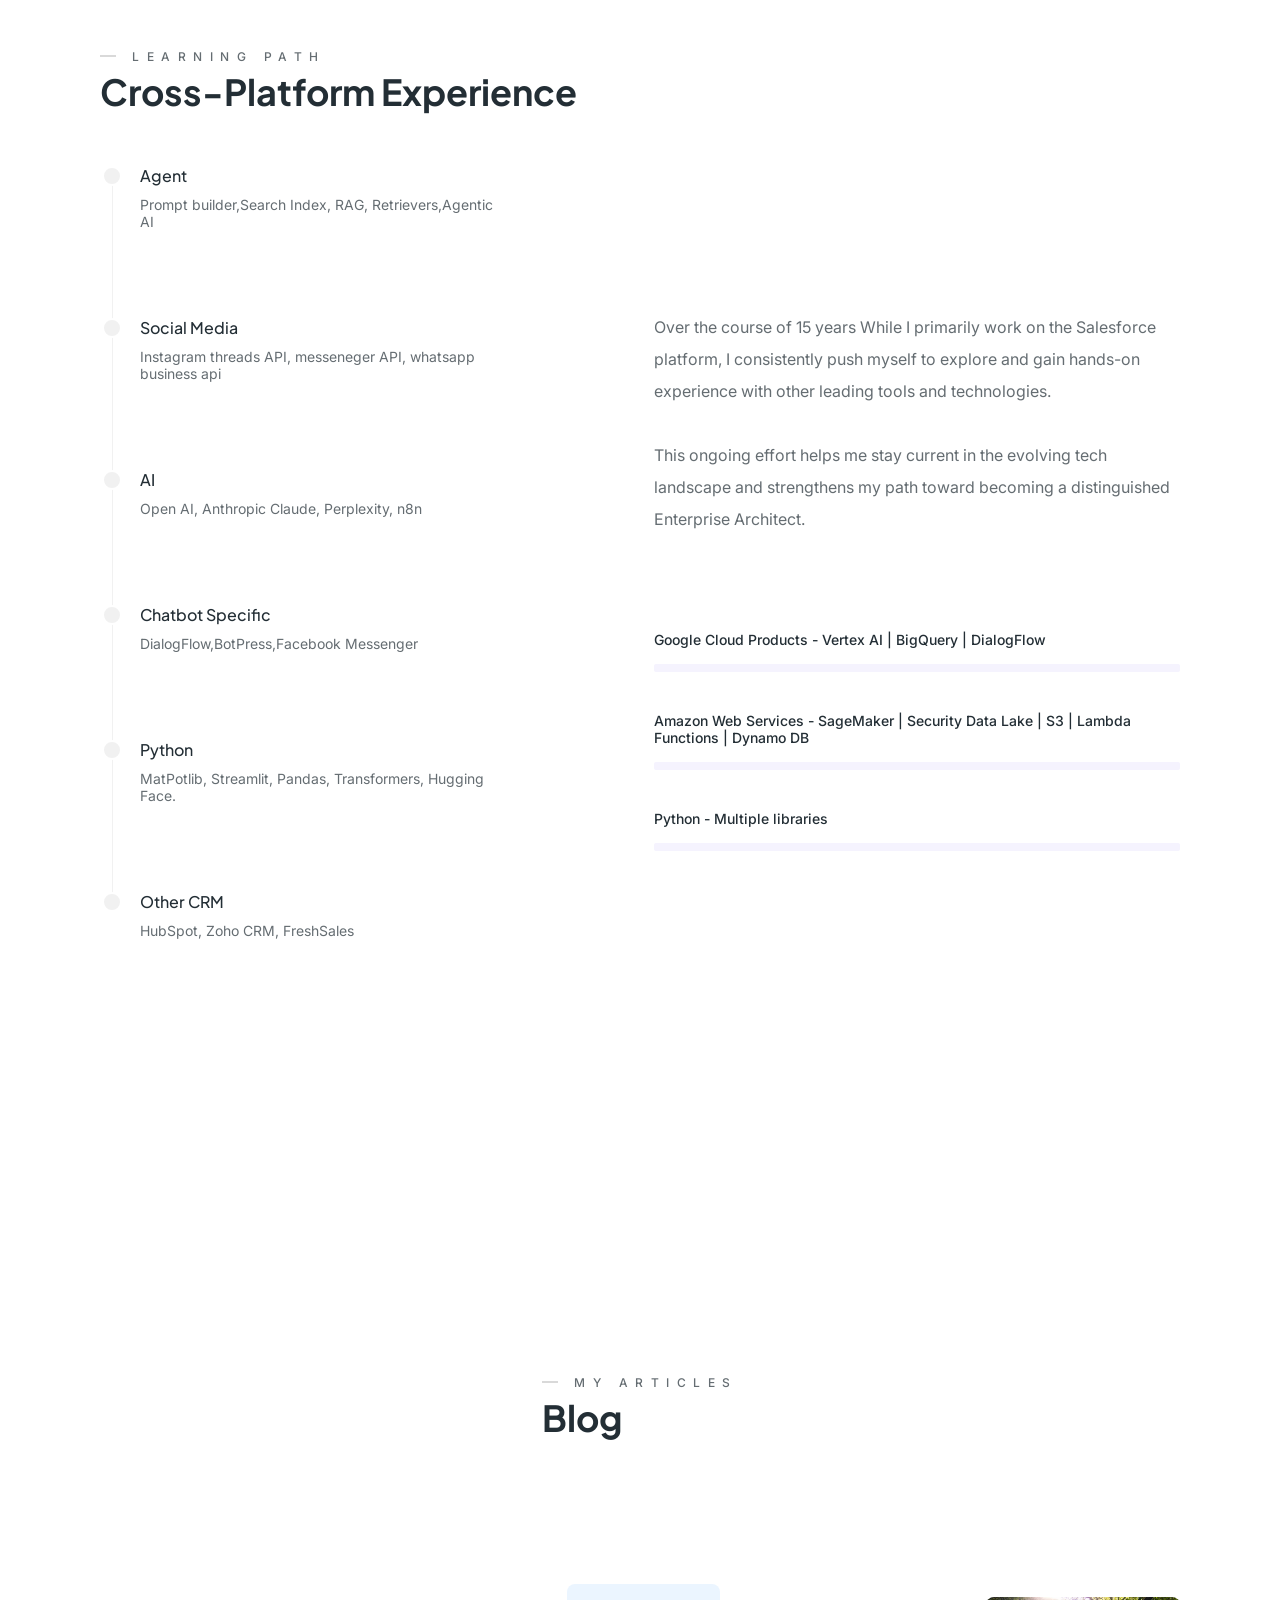
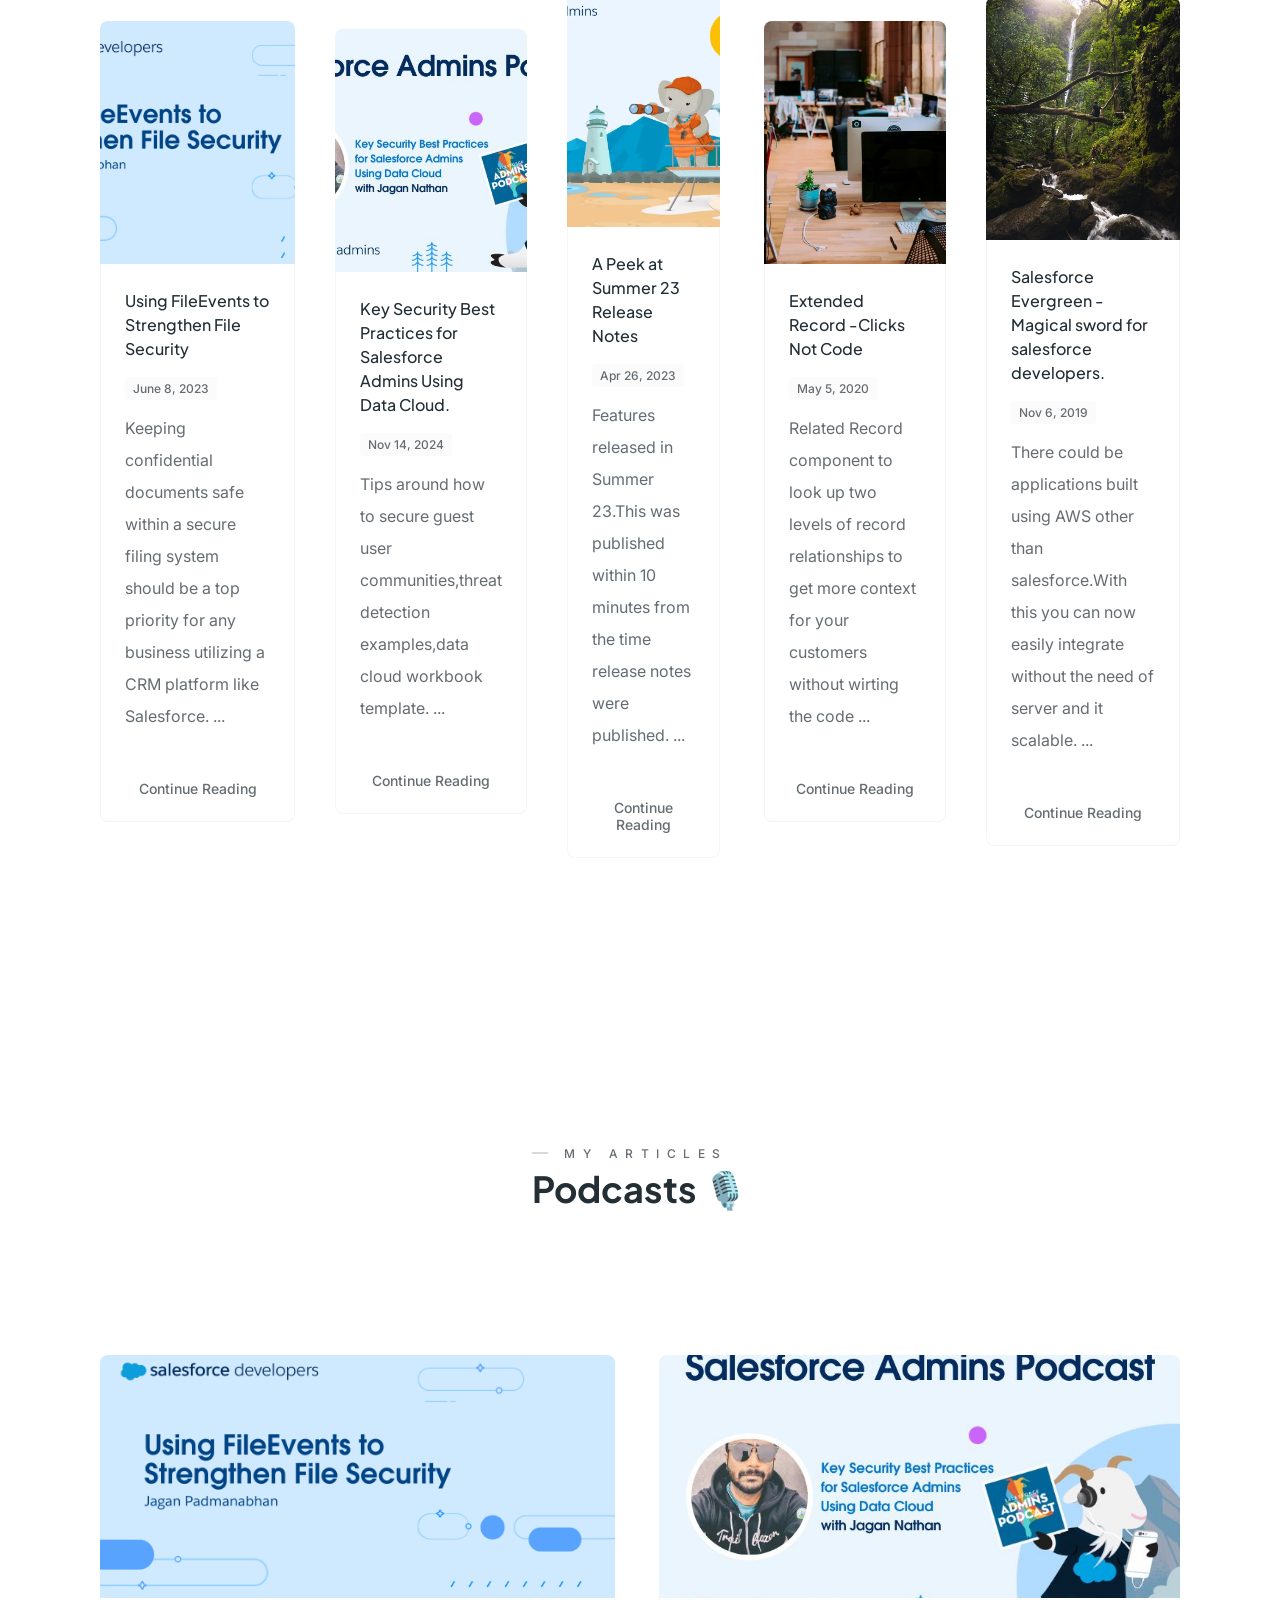
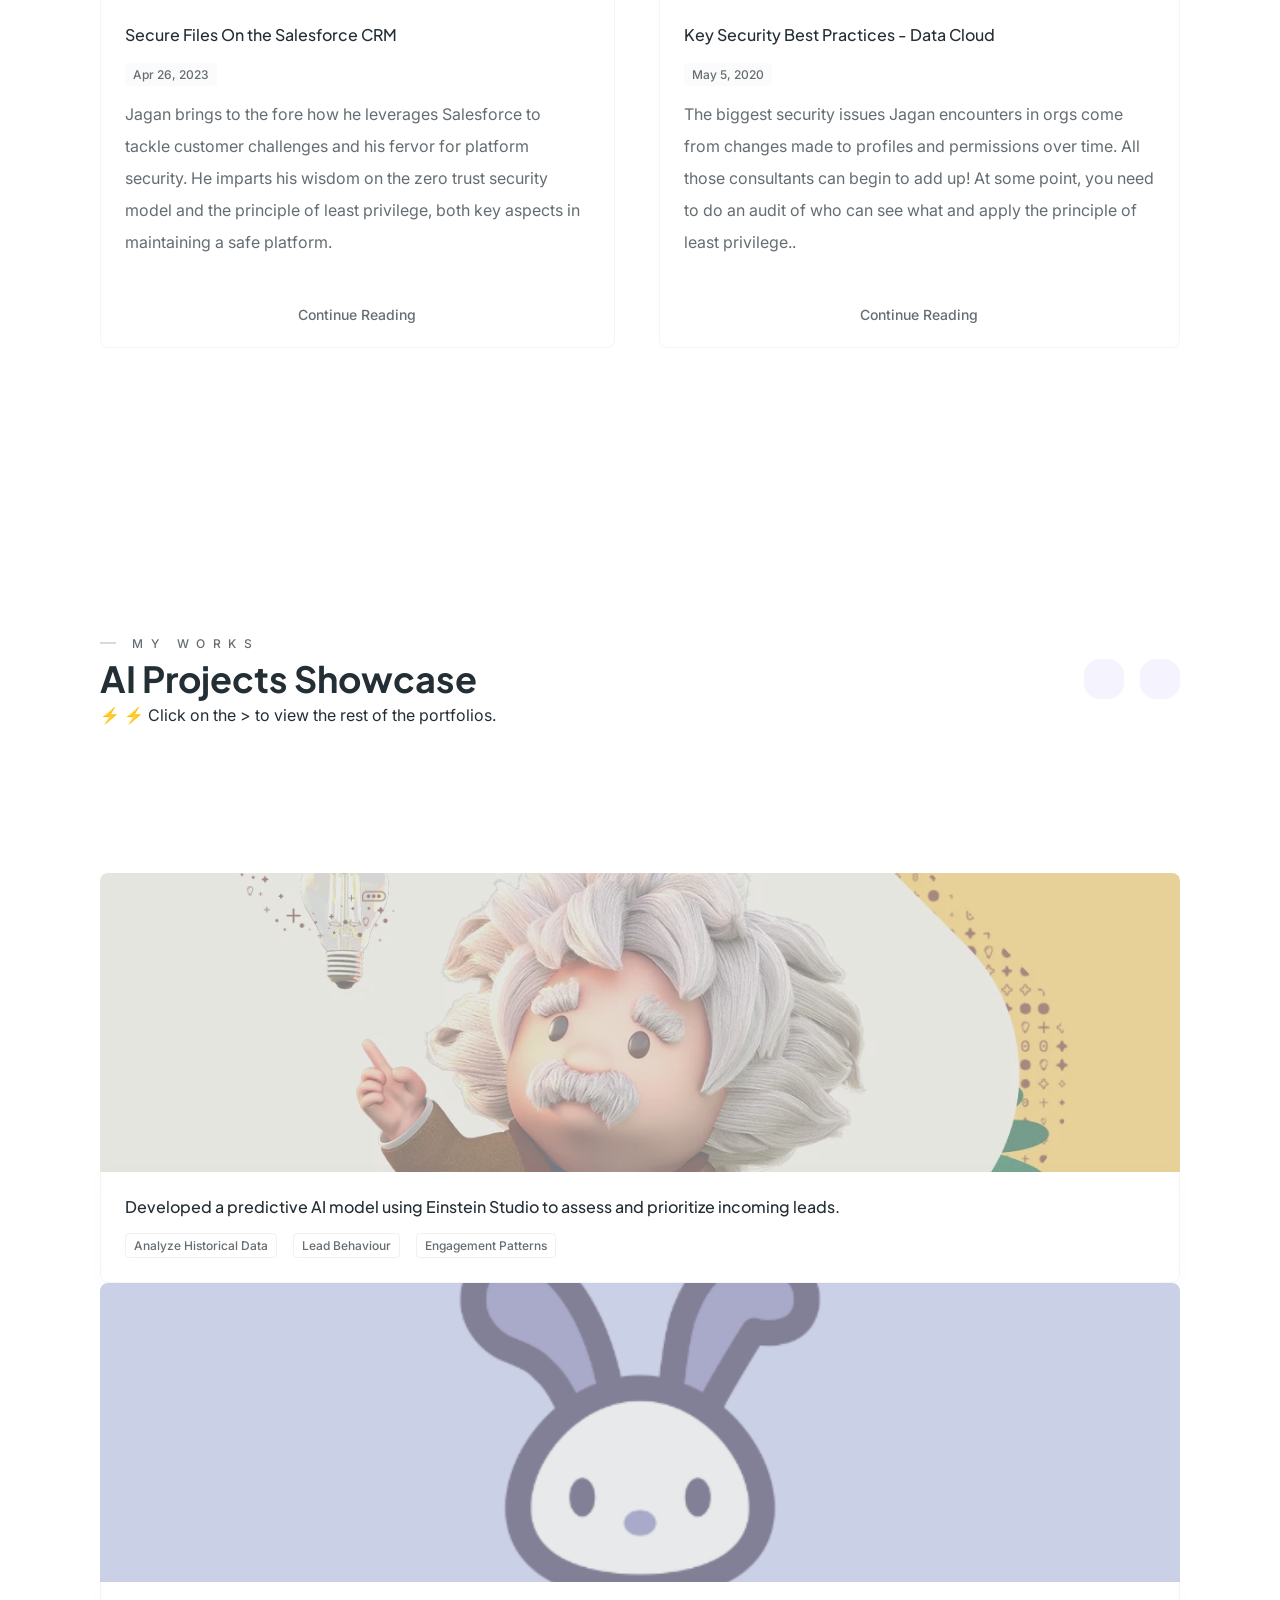
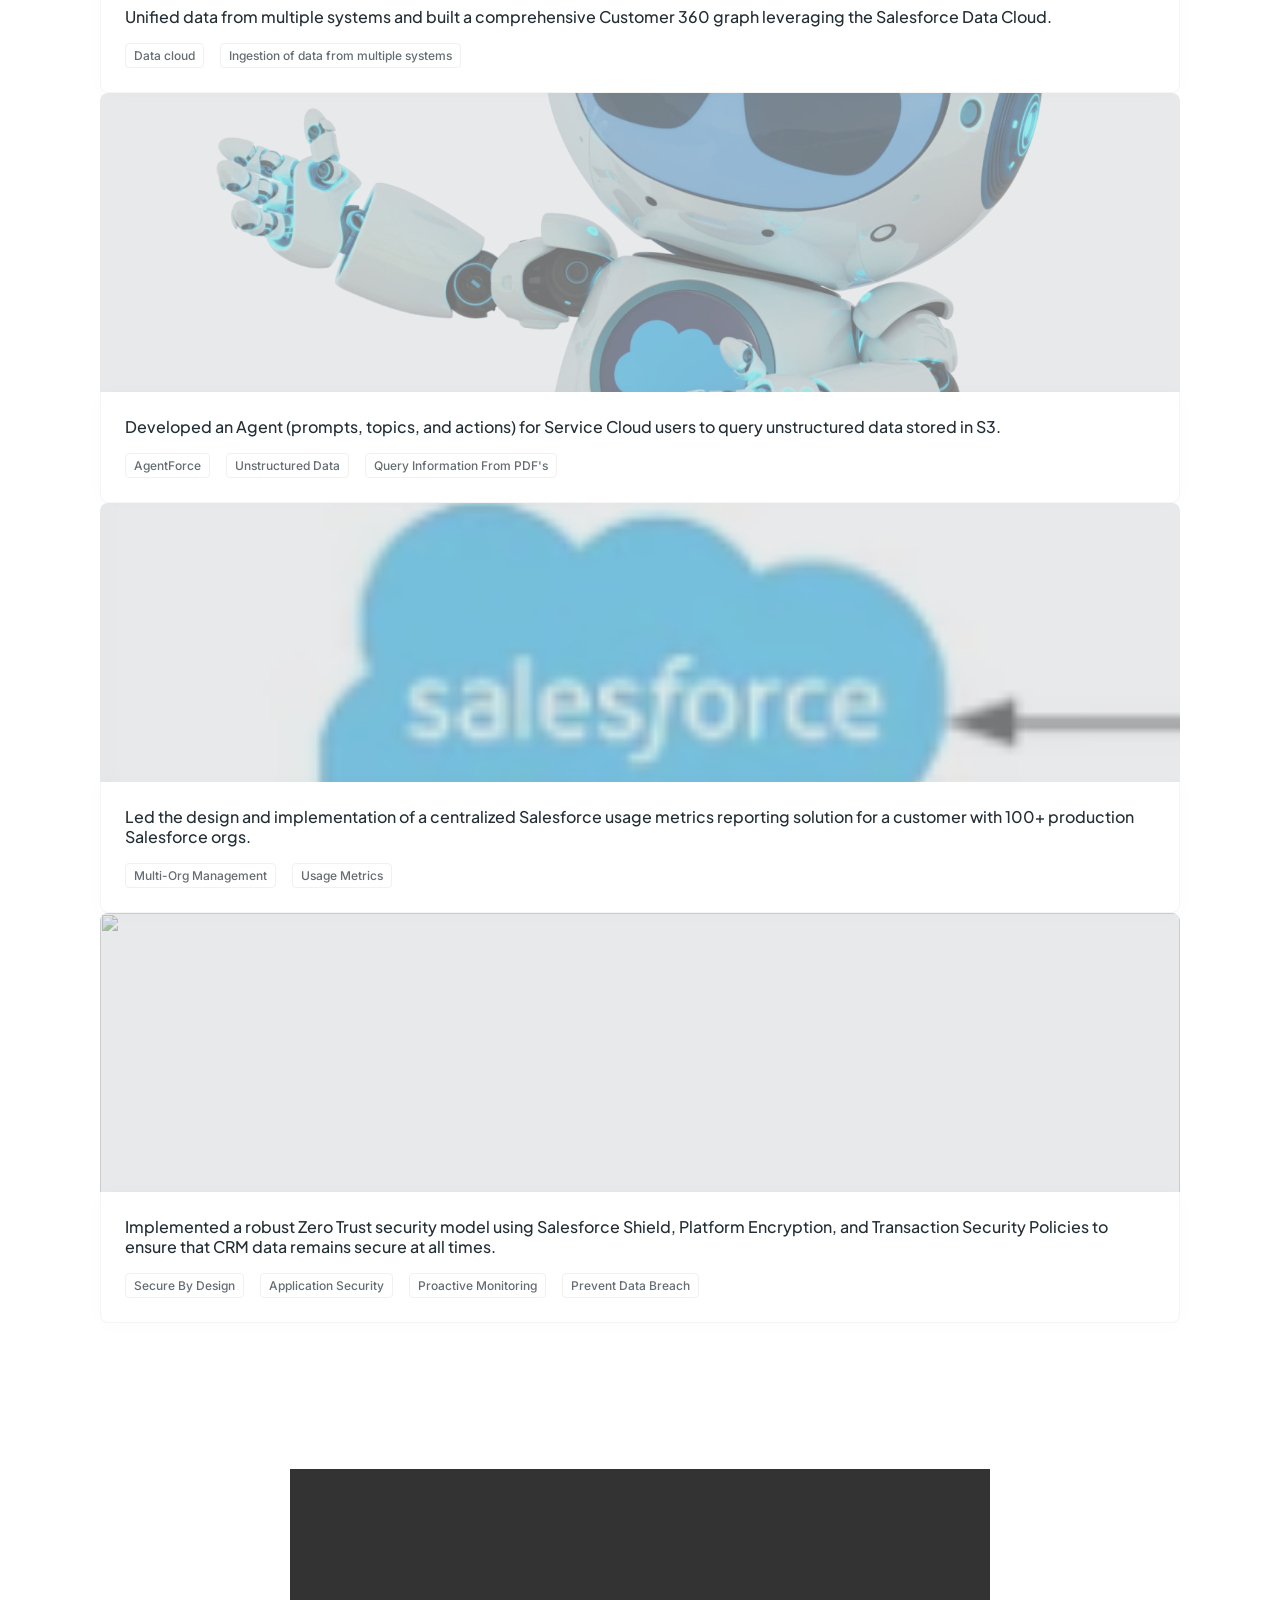
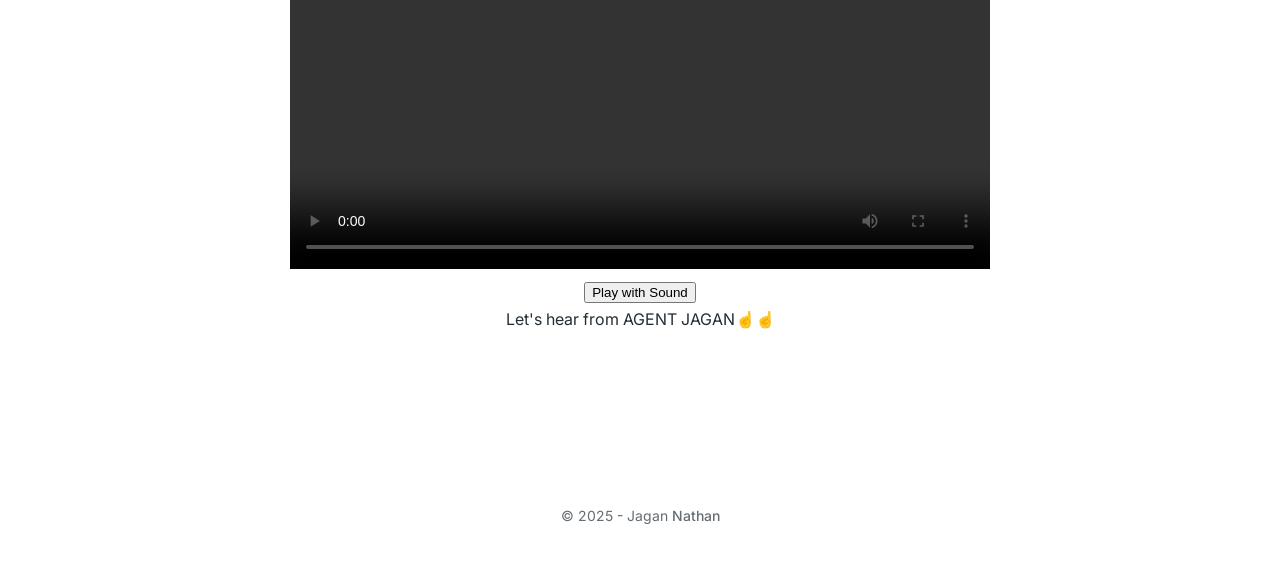
==== commit f971aa79: "Update index.html" ====
--- a/index.html
+++ b/index.html
@@ -159,34 +159,16 @@
             </div>
         </div>
     </section>
-    <div>
-        <img class="avatar" src="assets/img/LinkedIn Banner.png" alt="LinkedIn Banner">
-    </div>
 
     <center>
         <img class="avatar" src="Journey To Salesforce Transformation.png" width="1400" height="800" alt="Transformation">
     </center>
-    
-    <center>
-        <img class="avatar" src="https://media.licdn.com/dms/image/v2/D4D22AQF4HfCzpukY8Q/feedshare-shrink_800/B4DZU3sX1xGcAo-/0/1740396136212?e=2147483647&v=beta&t=jz-tjagDBmxVmxEfVSN1LM9cRnHmjtBTmmaZGBKcKdI" style="width:140px; height:auto;" alt="AgentForce GIF">
-    </center>
-
-
-
-    <center> TL:DR Latest DataCloud And AgentForce Projects !!!<br/>
-       <h2><b> Sales Cloud --> Surface AI Generated Insights Related To Leads ⤵️ </b></h2>
-            <iframe src="https://drive.google.com/file/d/1qDZolT_5ay5quSK-sc-5xQAp8rtN4nAz/preview" width="940" height="600" allow="autoplay" allowfullscreen></iframe>
-
-        <h2><b> Sales Cloud -> AI generated Lead Score Using Einstein Studio + Data Cloud | Build Your Own MOdel (BYOM) | Give back time to Sales rep to focus on high priority Leads ⤵️ </b></h2>
-        <video autoplay muted controls width="940" height="600">
-              <source src="assets/Custom Lead AI Scoring.mov" type="video/mp4">
-        </video>   
-        <h2><b> Service Cloud -> AI powered Case automation | Maximize ROI with AgentForce & Data Cloud | Query unstructured data (pdf's) ⤵️ </b></h2>
-        <video autoplay muted controls width="940" height="600">
-              <source src="assets/DC S3.mov" type="video/mp4">
-        </video>        
-    </center>
-
+
+    <div>
+        <center>
+            <img class="avatar" src="assets/img/LinkedIn Banner.png" alt="LinkedIn Banner">
+        </center>
+    </div>
         
     <section class="experience-section" id="experience">
         <div class="container">
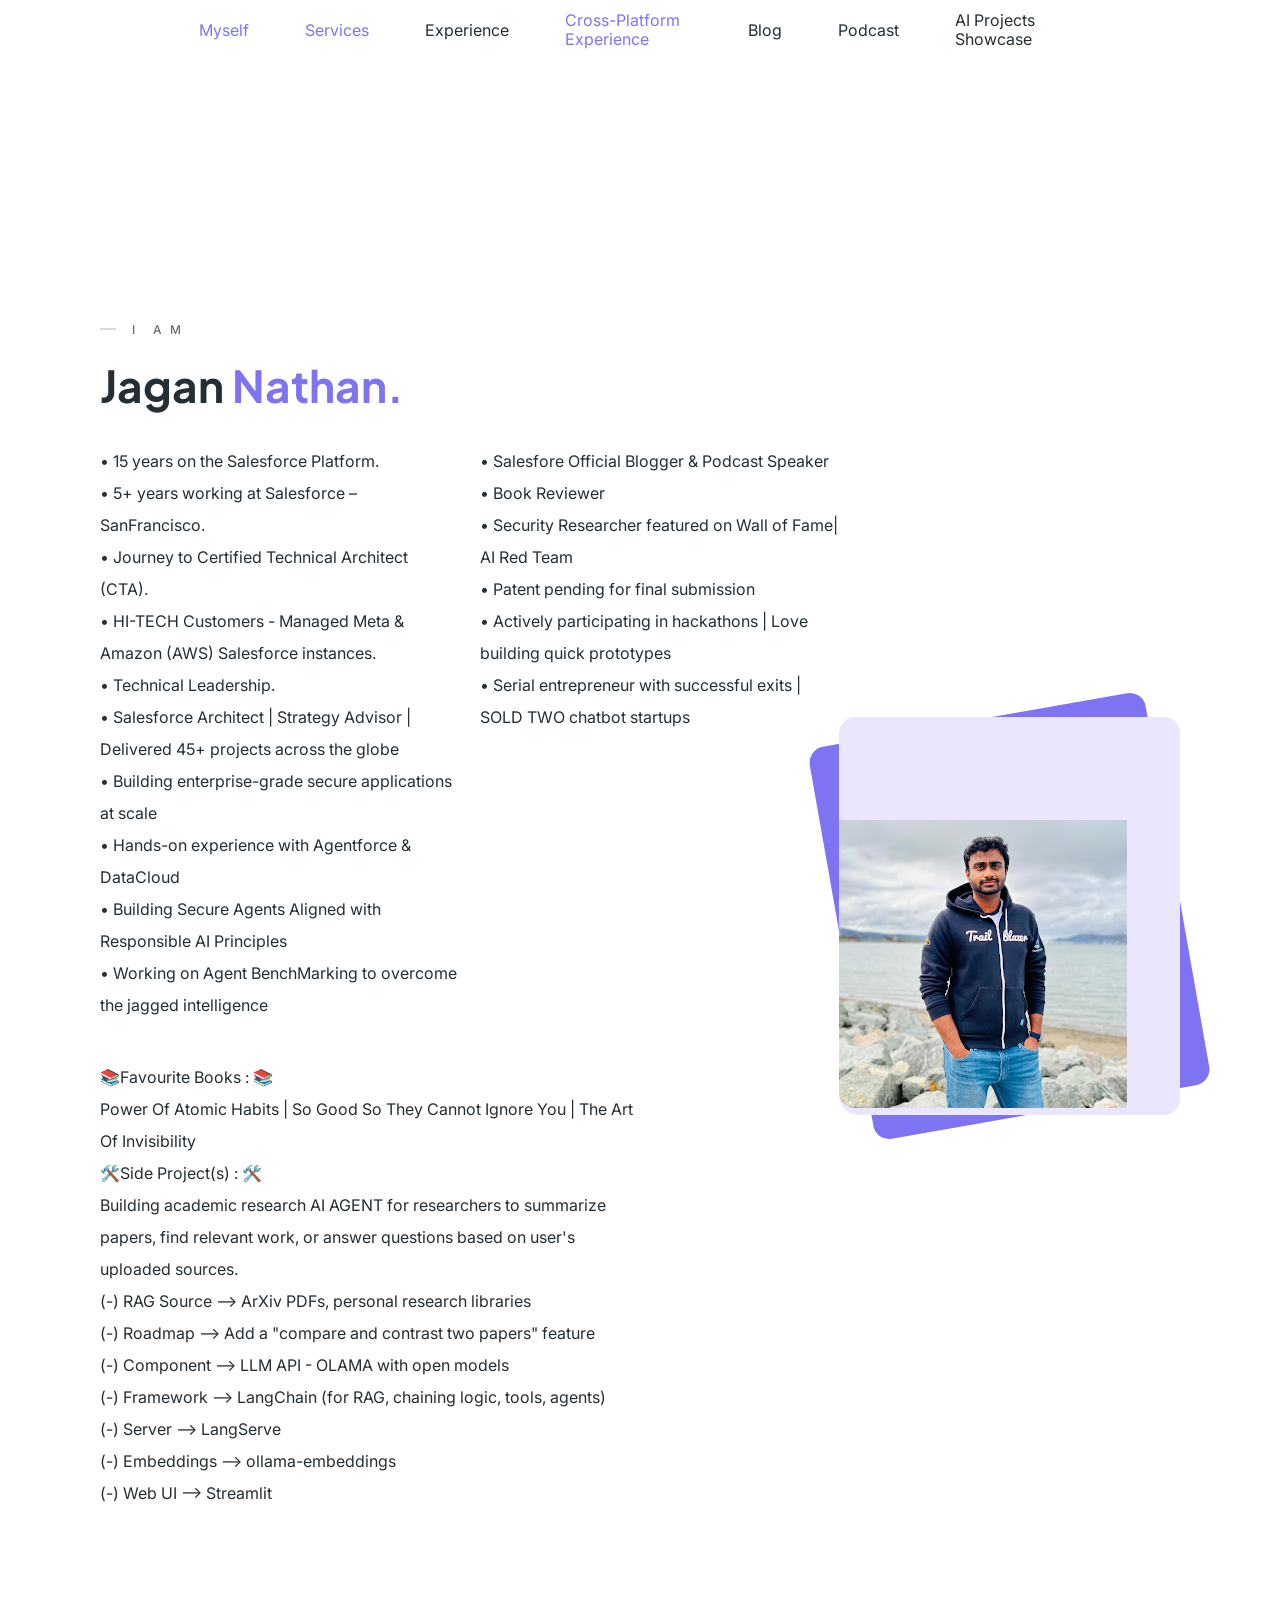
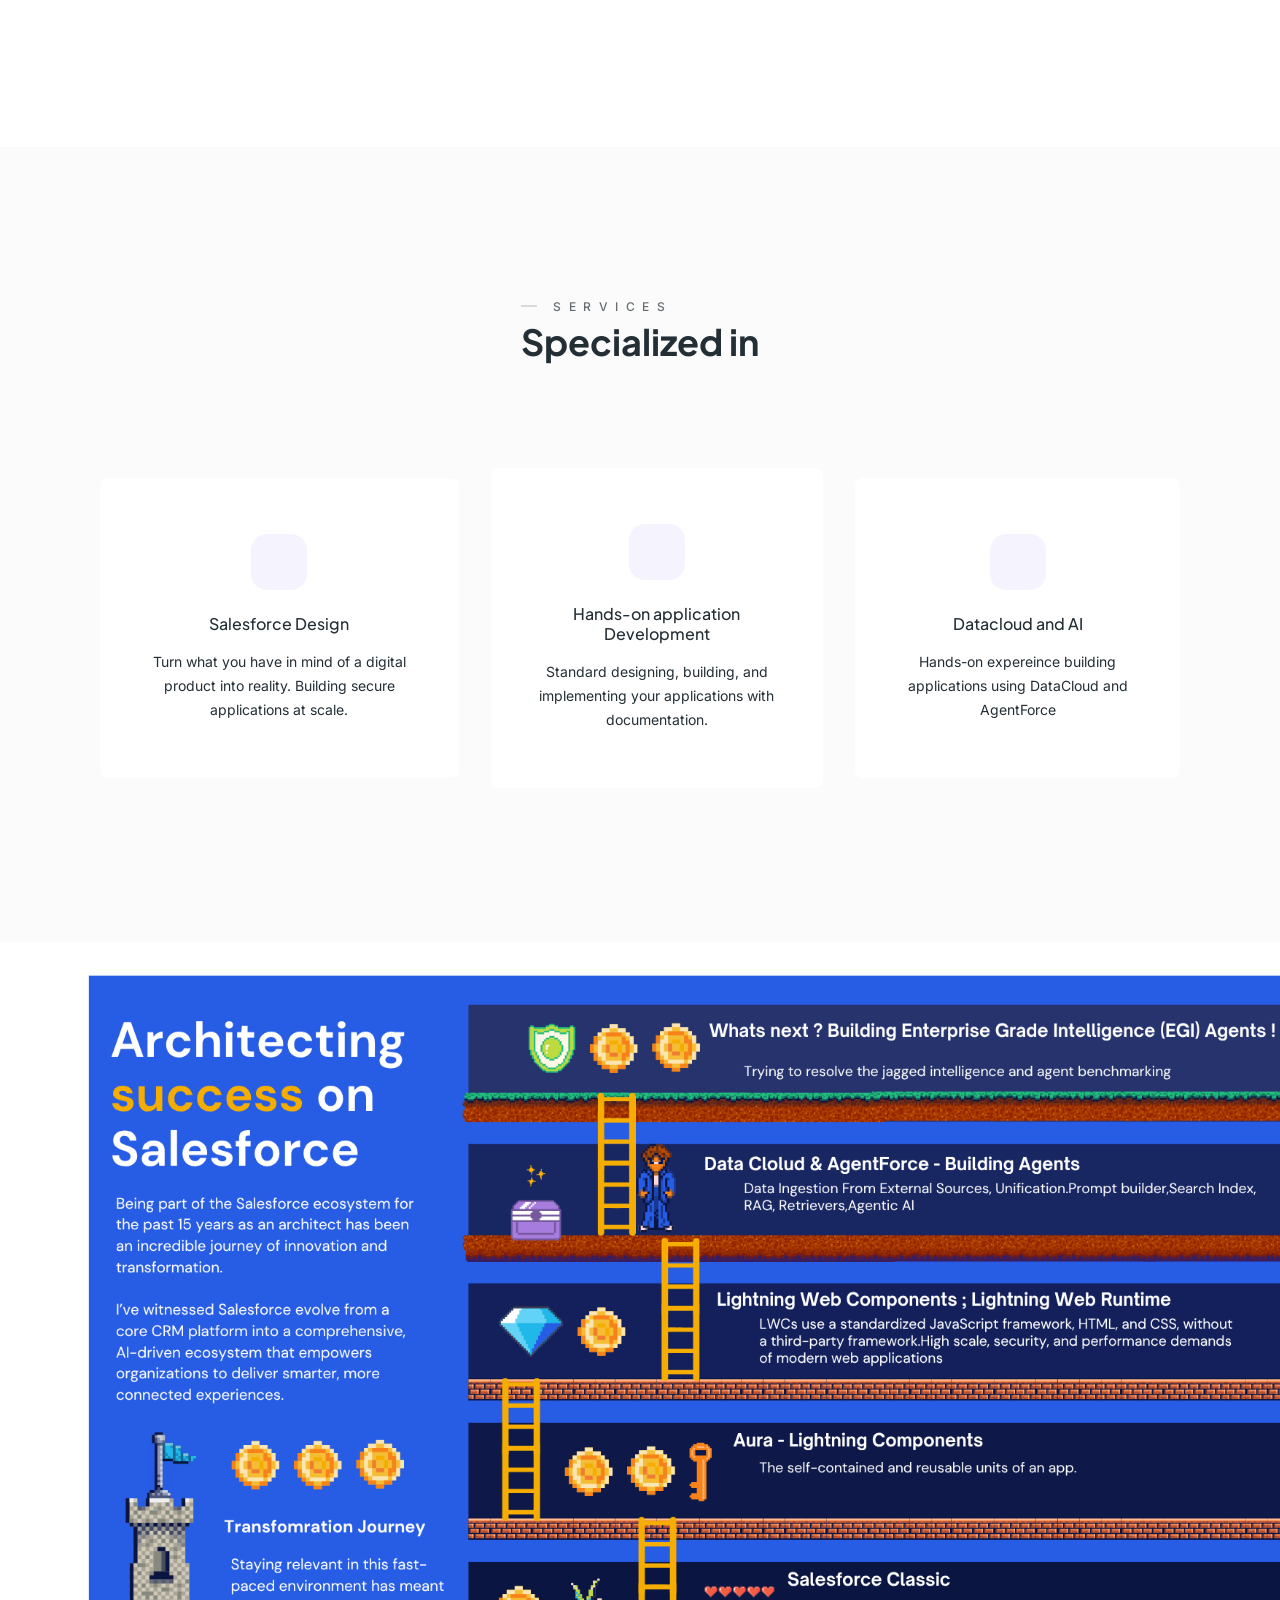
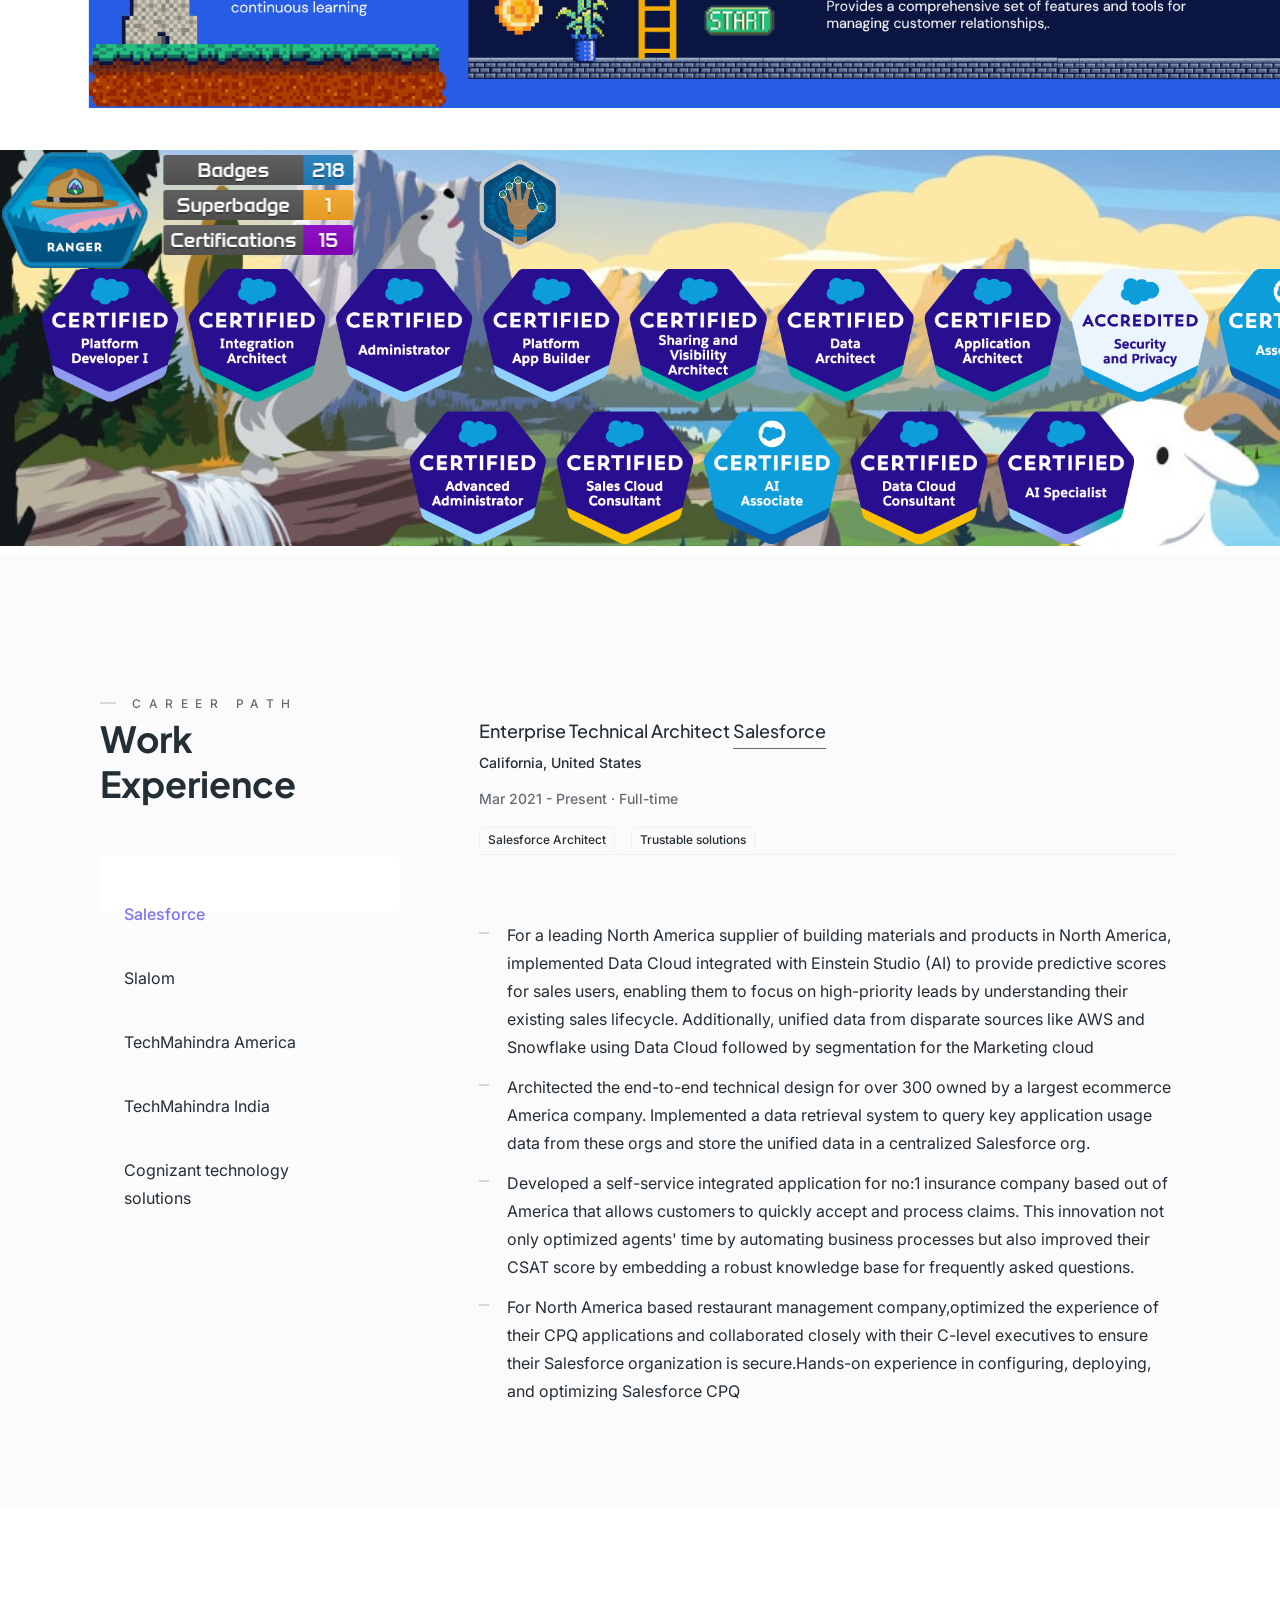
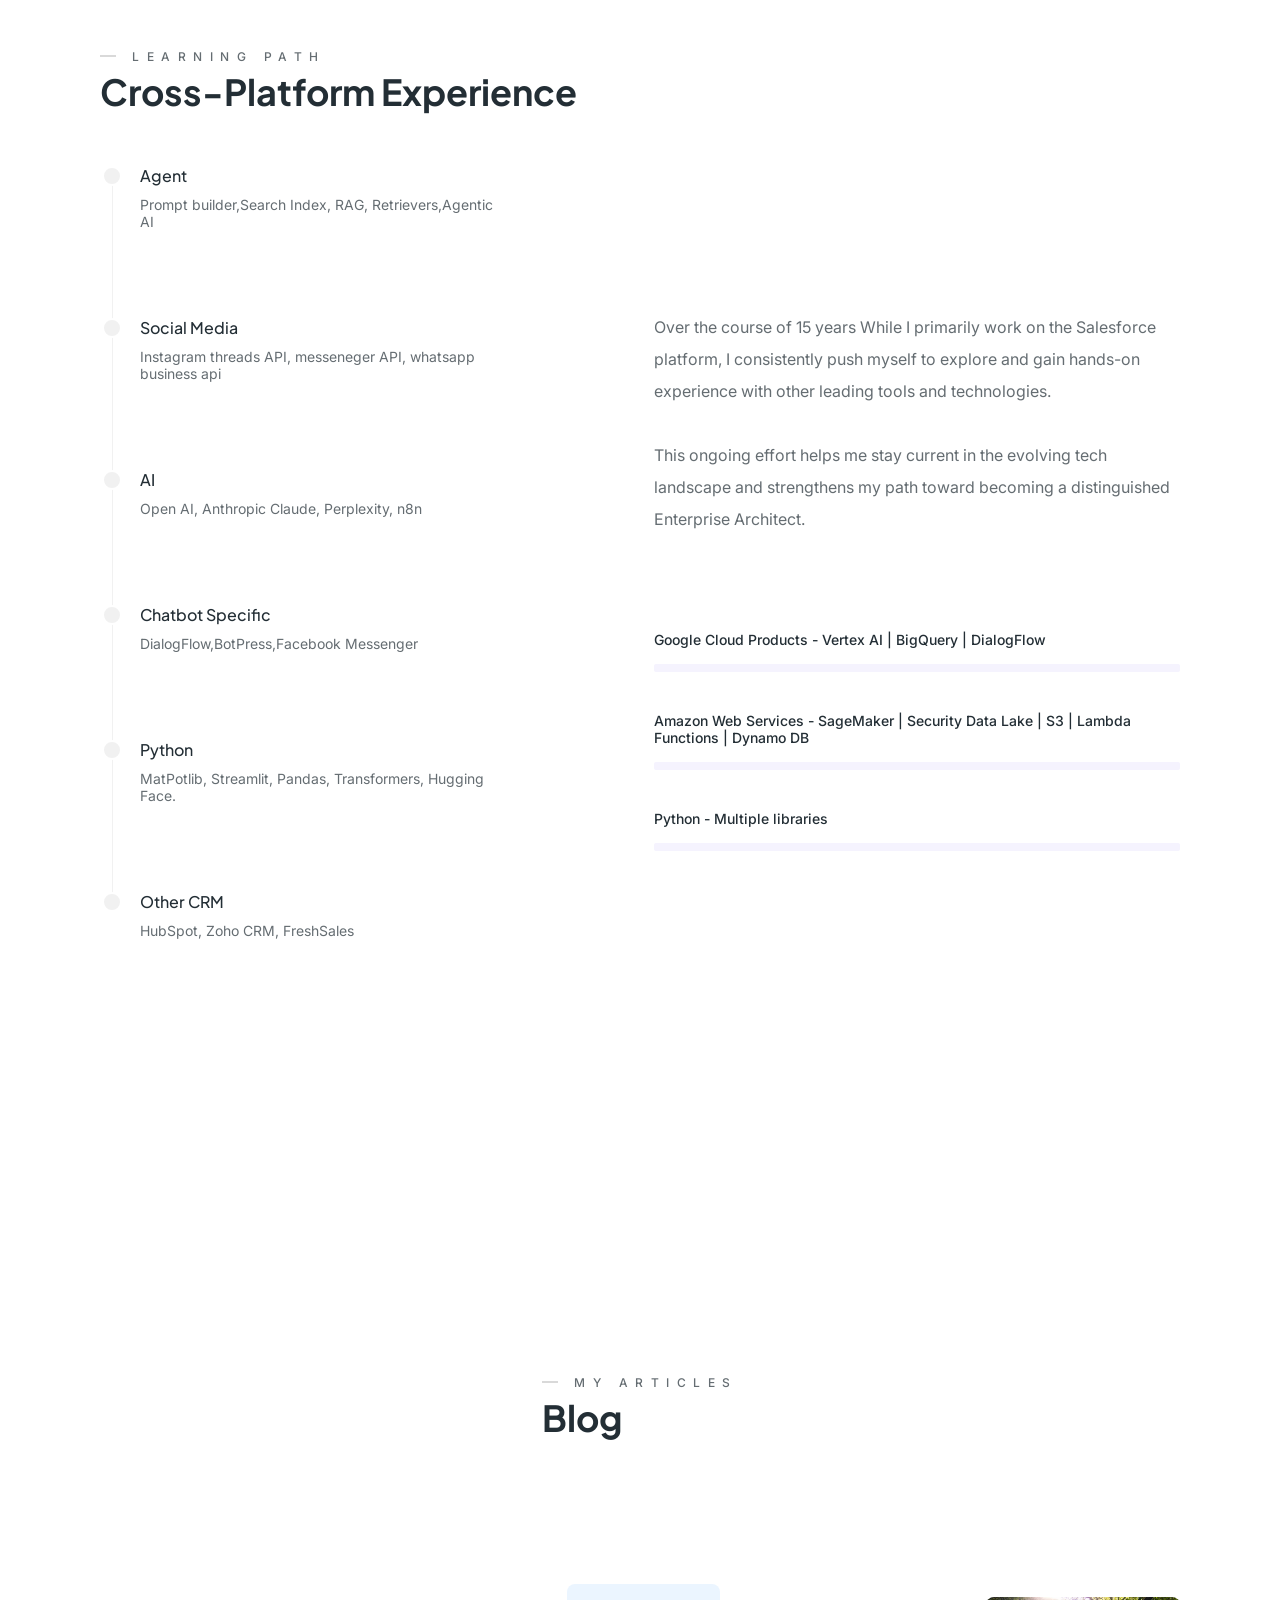
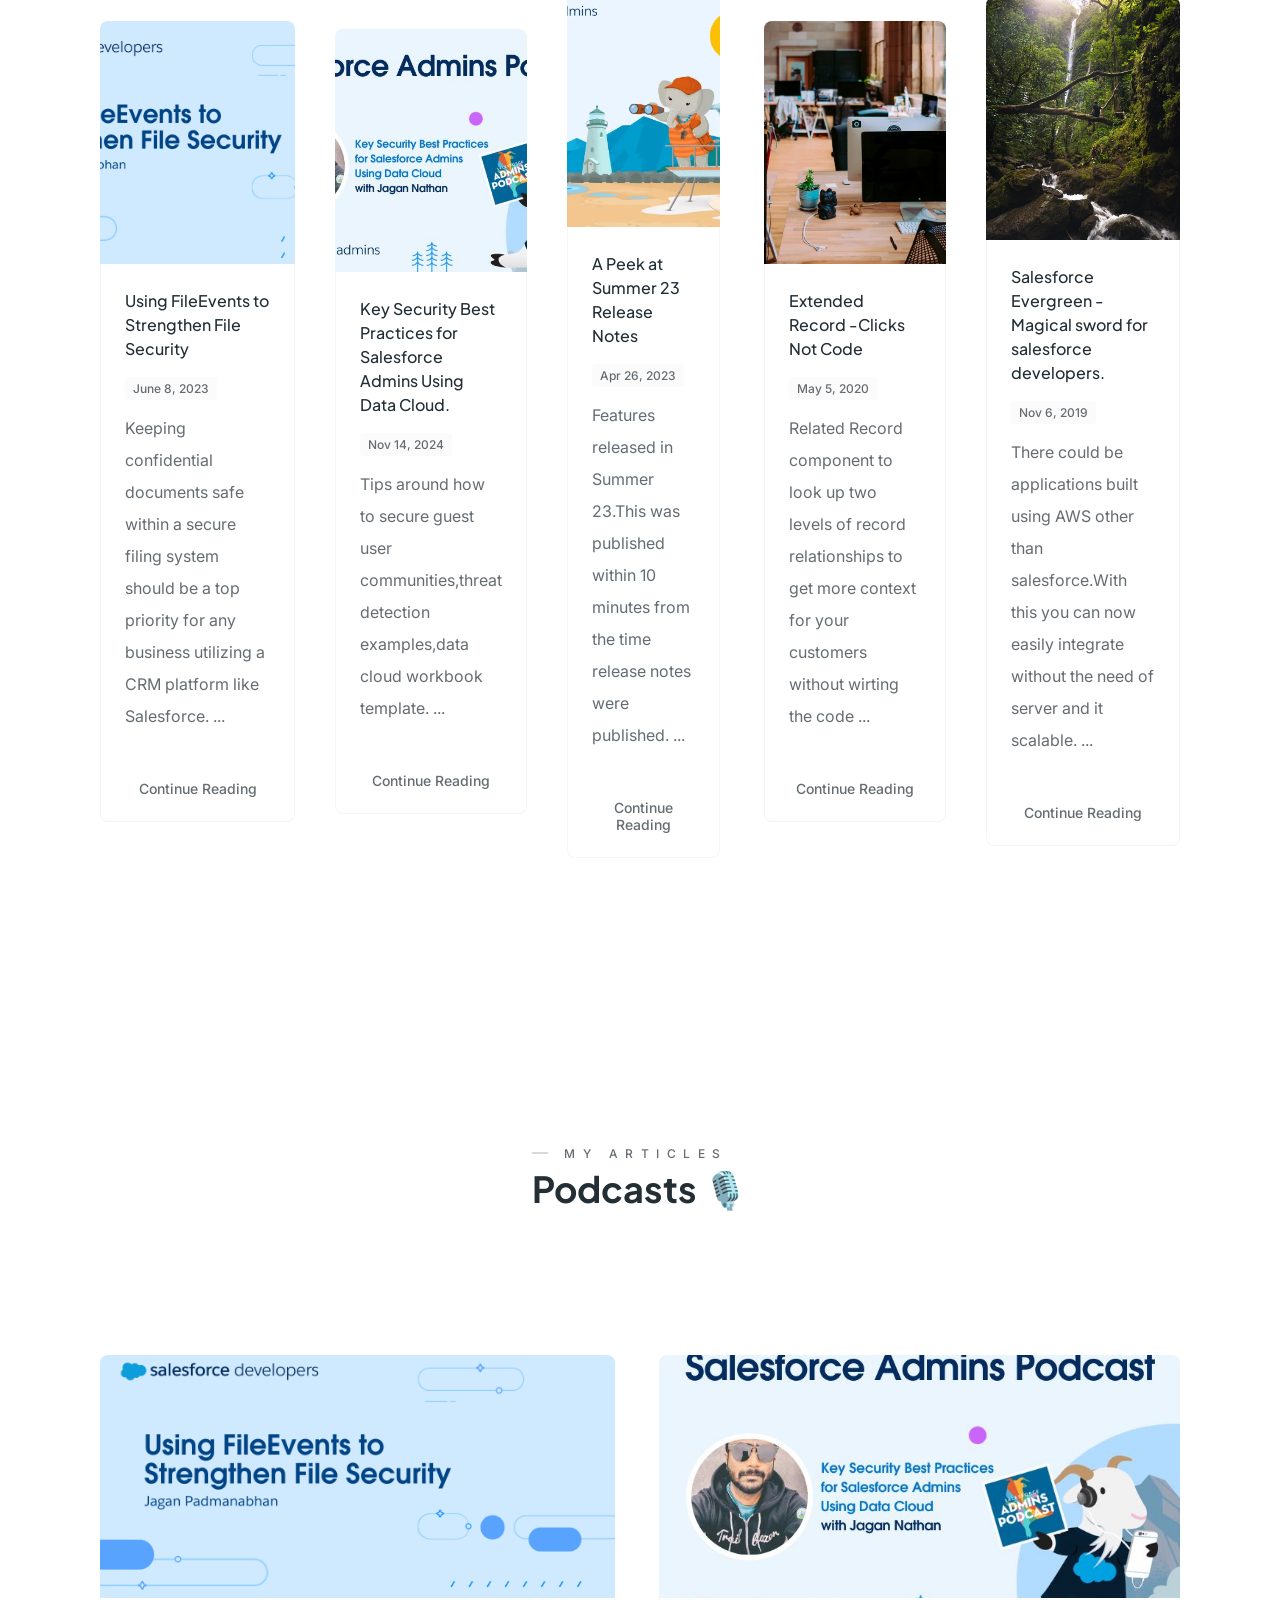
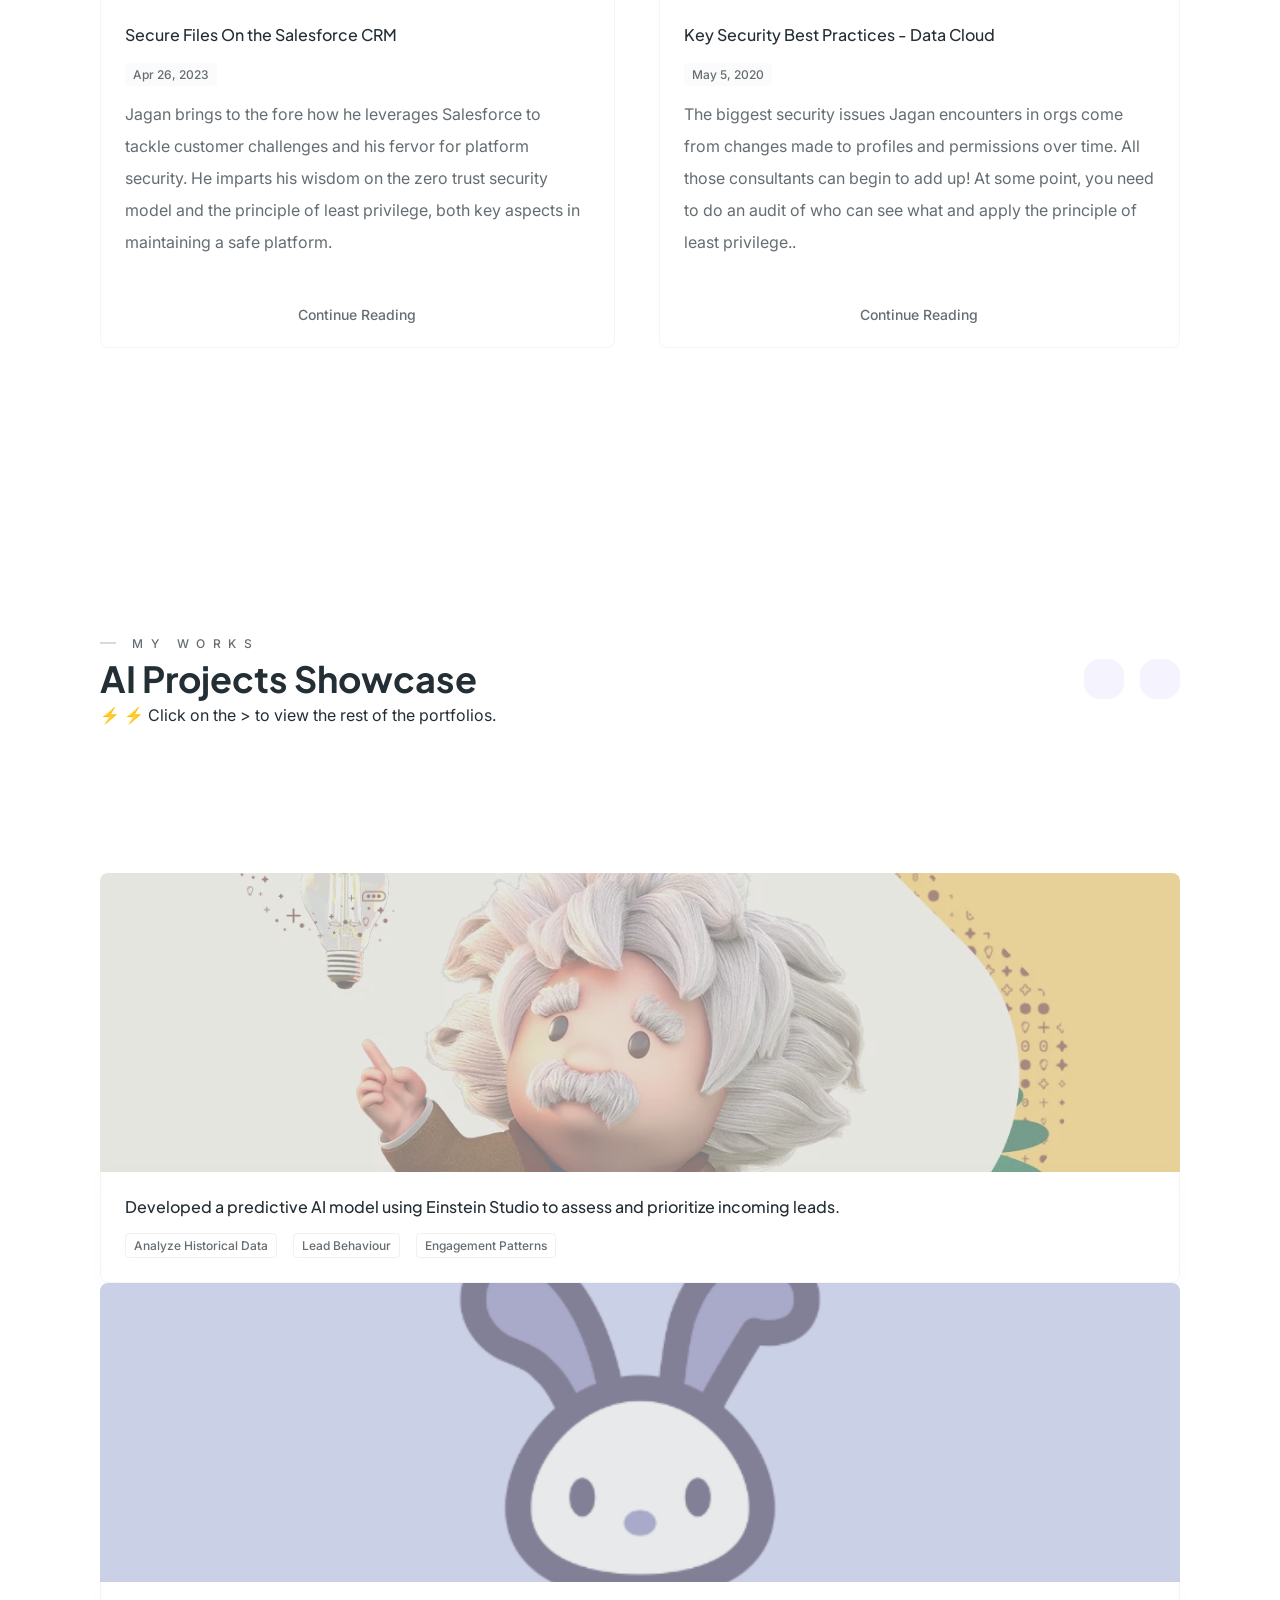
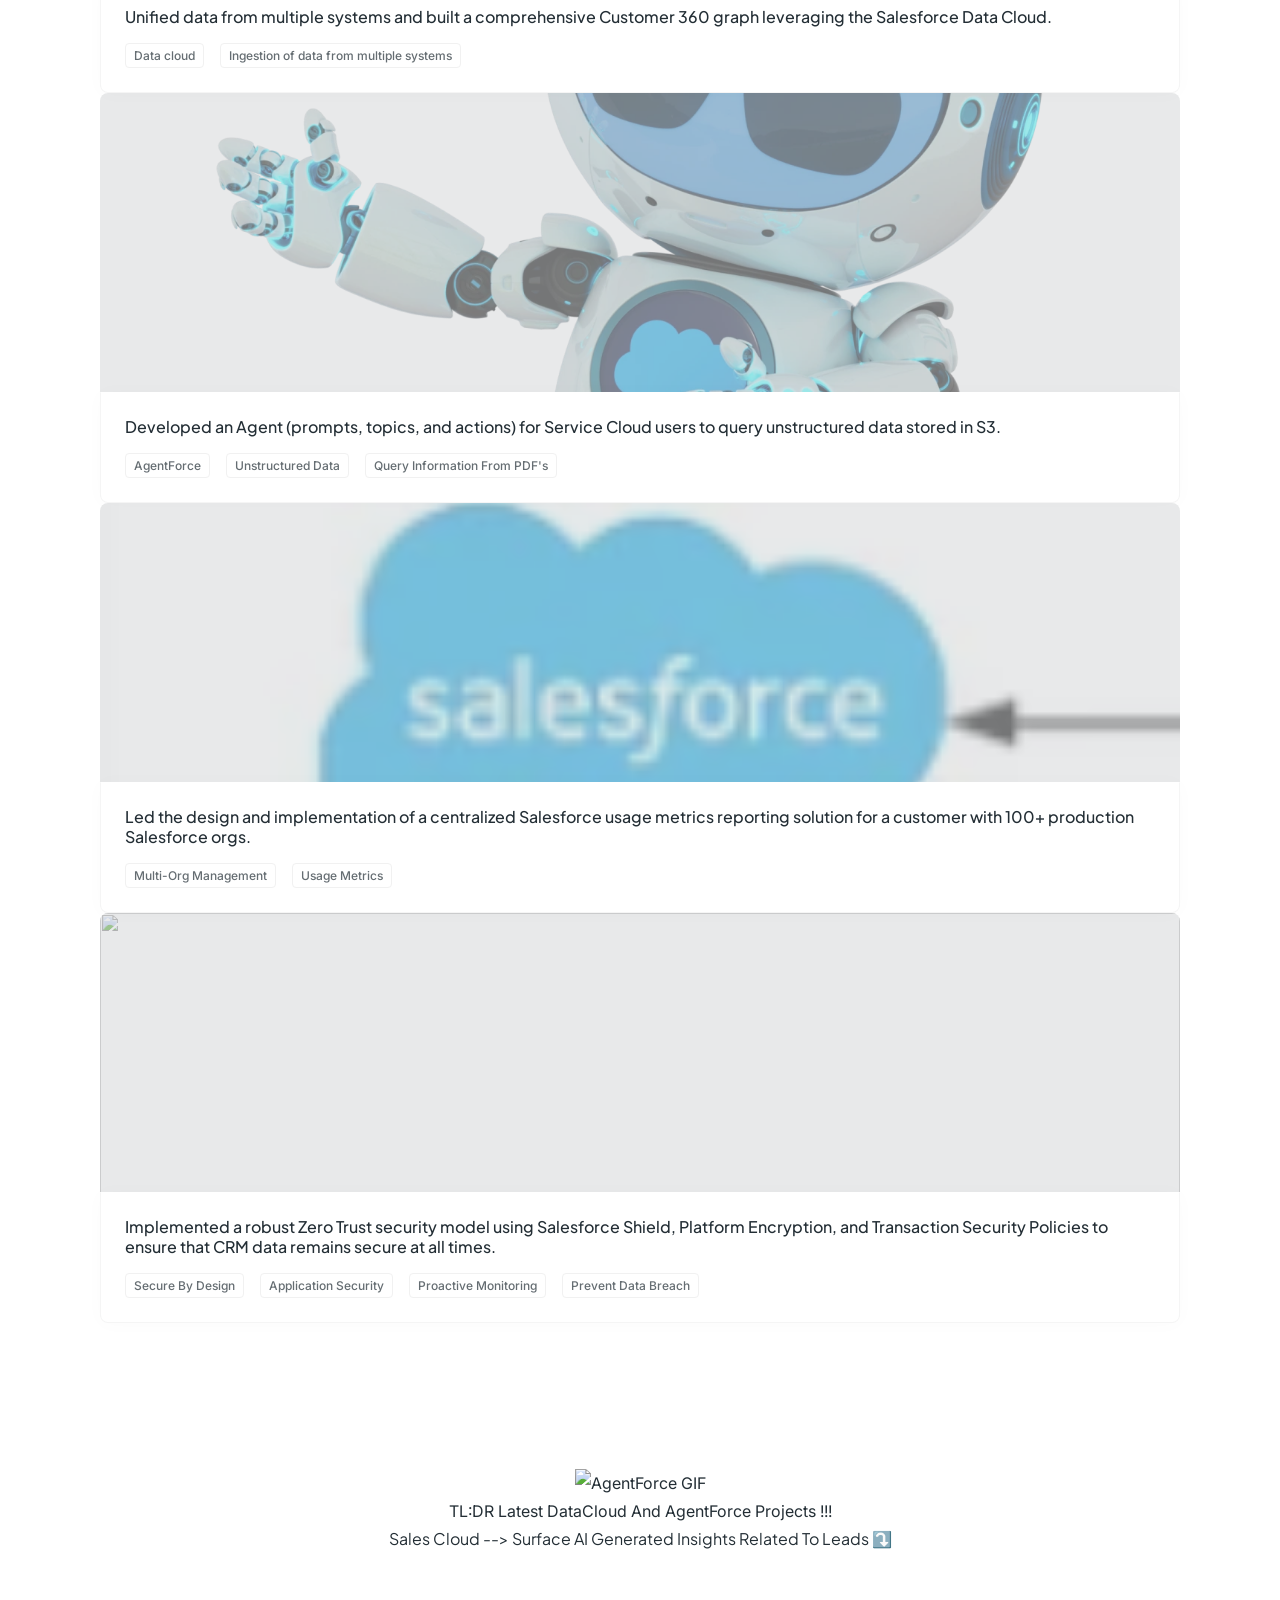
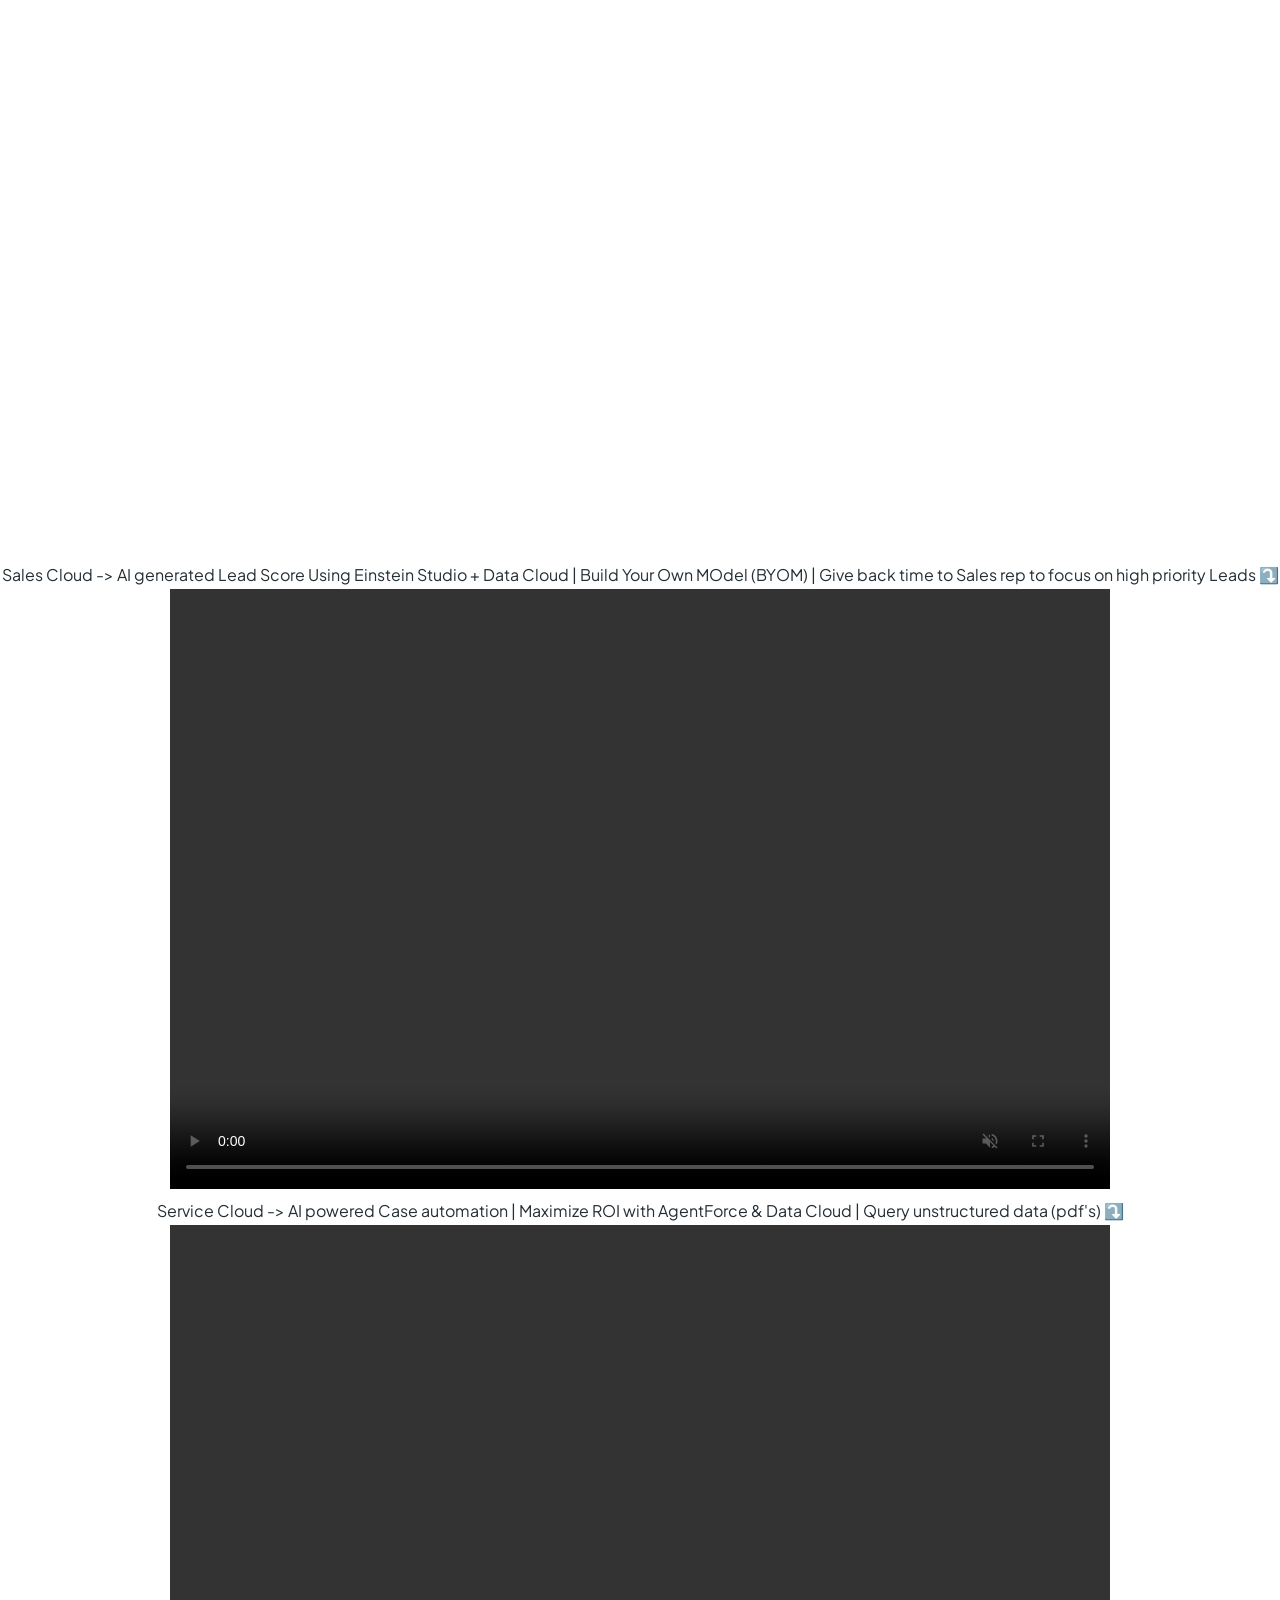
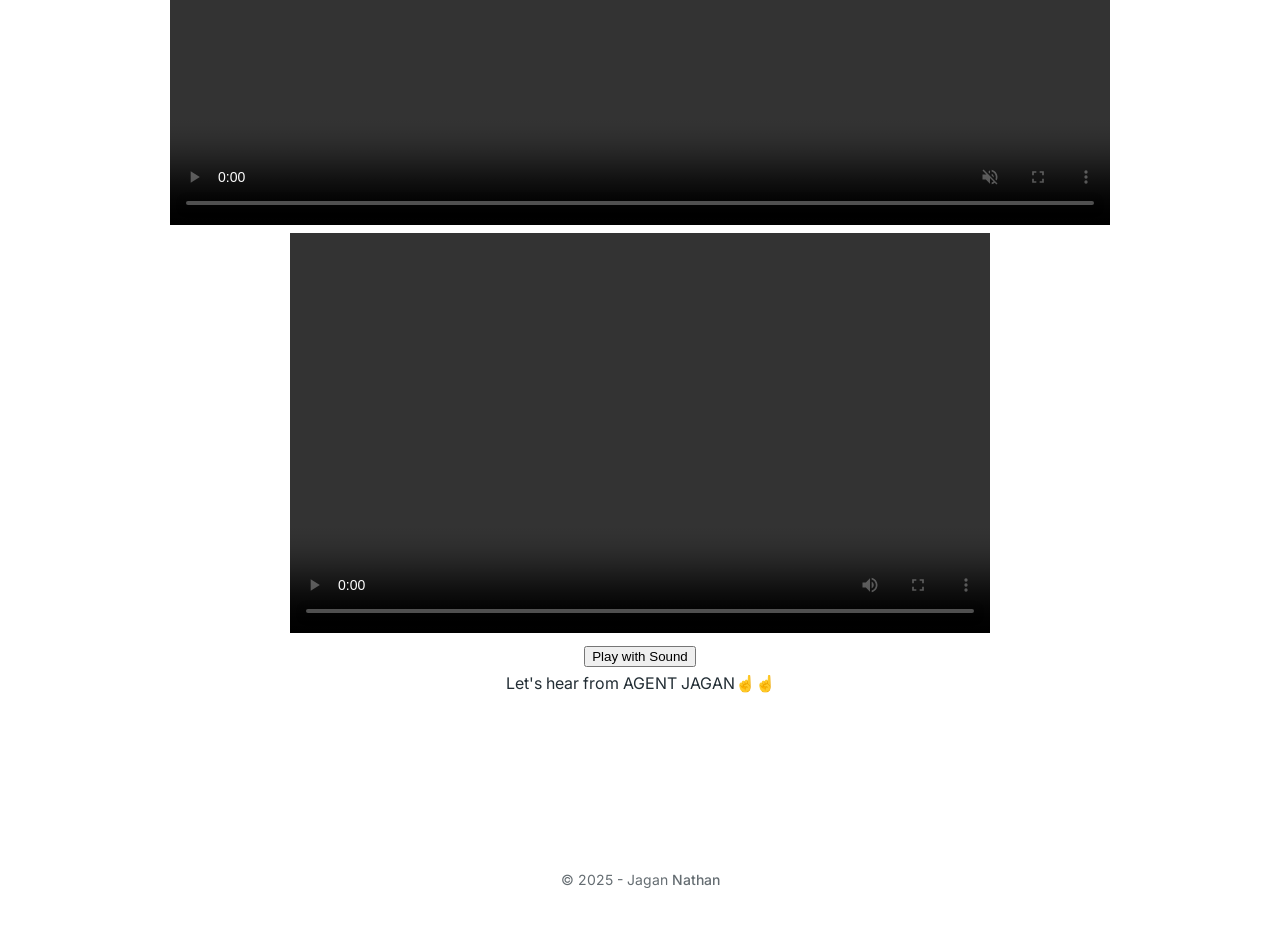
==== commit 628c7caa: "Update index.html" ====
--- a/index.html
+++ b/index.html
@@ -623,6 +623,23 @@
             </div>
         </div>
     </section>
+
+    <center>
+        <img class="avatar" src="https://media.licdn.com/dms/image/v2/D4D22AQF4HfCzpukY8Q/feedshare-shrink_800/B4DZU3sX1xGcAo-/0/1740396136212?e=2147483647&v=beta&t=jz-tjagDBmxVmxEfVSN1LM9cRnHmjtBTmmaZGBKcKdI" style="width:140px; height:auto;" alt="AgentForce GIF">
+    </center>
+    <center> TL:DR Latest DataCloud And AgentForce Projects !!!<br/>
+       <h2><b> Sales Cloud --> Surface AI Generated Insights Related To Leads ⤵️ </b></h2>
+            <iframe src="https://drive.google.com/file/d/1qDZolT_5ay5quSK-sc-5xQAp8rtN4nAz/preview" width="940" height="600" allow="autoplay" allowfullscreen></iframe>
+        <h2><b> Sales Cloud -> AI generated Lead Score Using Einstein Studio + Data Cloud | Build Your Own MOdel (BYOM) | Give back time to Sales rep to focus on high priority Leads ⤵️ </b></h2>
+        <video autoplay muted controls width="940" height="600">
+              <source src="assets/Custom Lead AI Scoring.mov" type="video/mp4">
+        </video>   
+        <h2><b> Service Cloud -> AI powered Case automation | Maximize ROI with AgentForce & Data Cloud | Query unstructured data (pdf's) ⤵️ </b></h2>
+        <video autoplay muted controls width="940" height="600">
+              <source src="assets/DC S3.mov" type="video/mp4">
+        </video>        
+    </center>
+    
     <center>
         <video id="myVideo" controls width="700" height="400">
             <source src="assets/Agent Jagan.mp4" type="video/mp4">
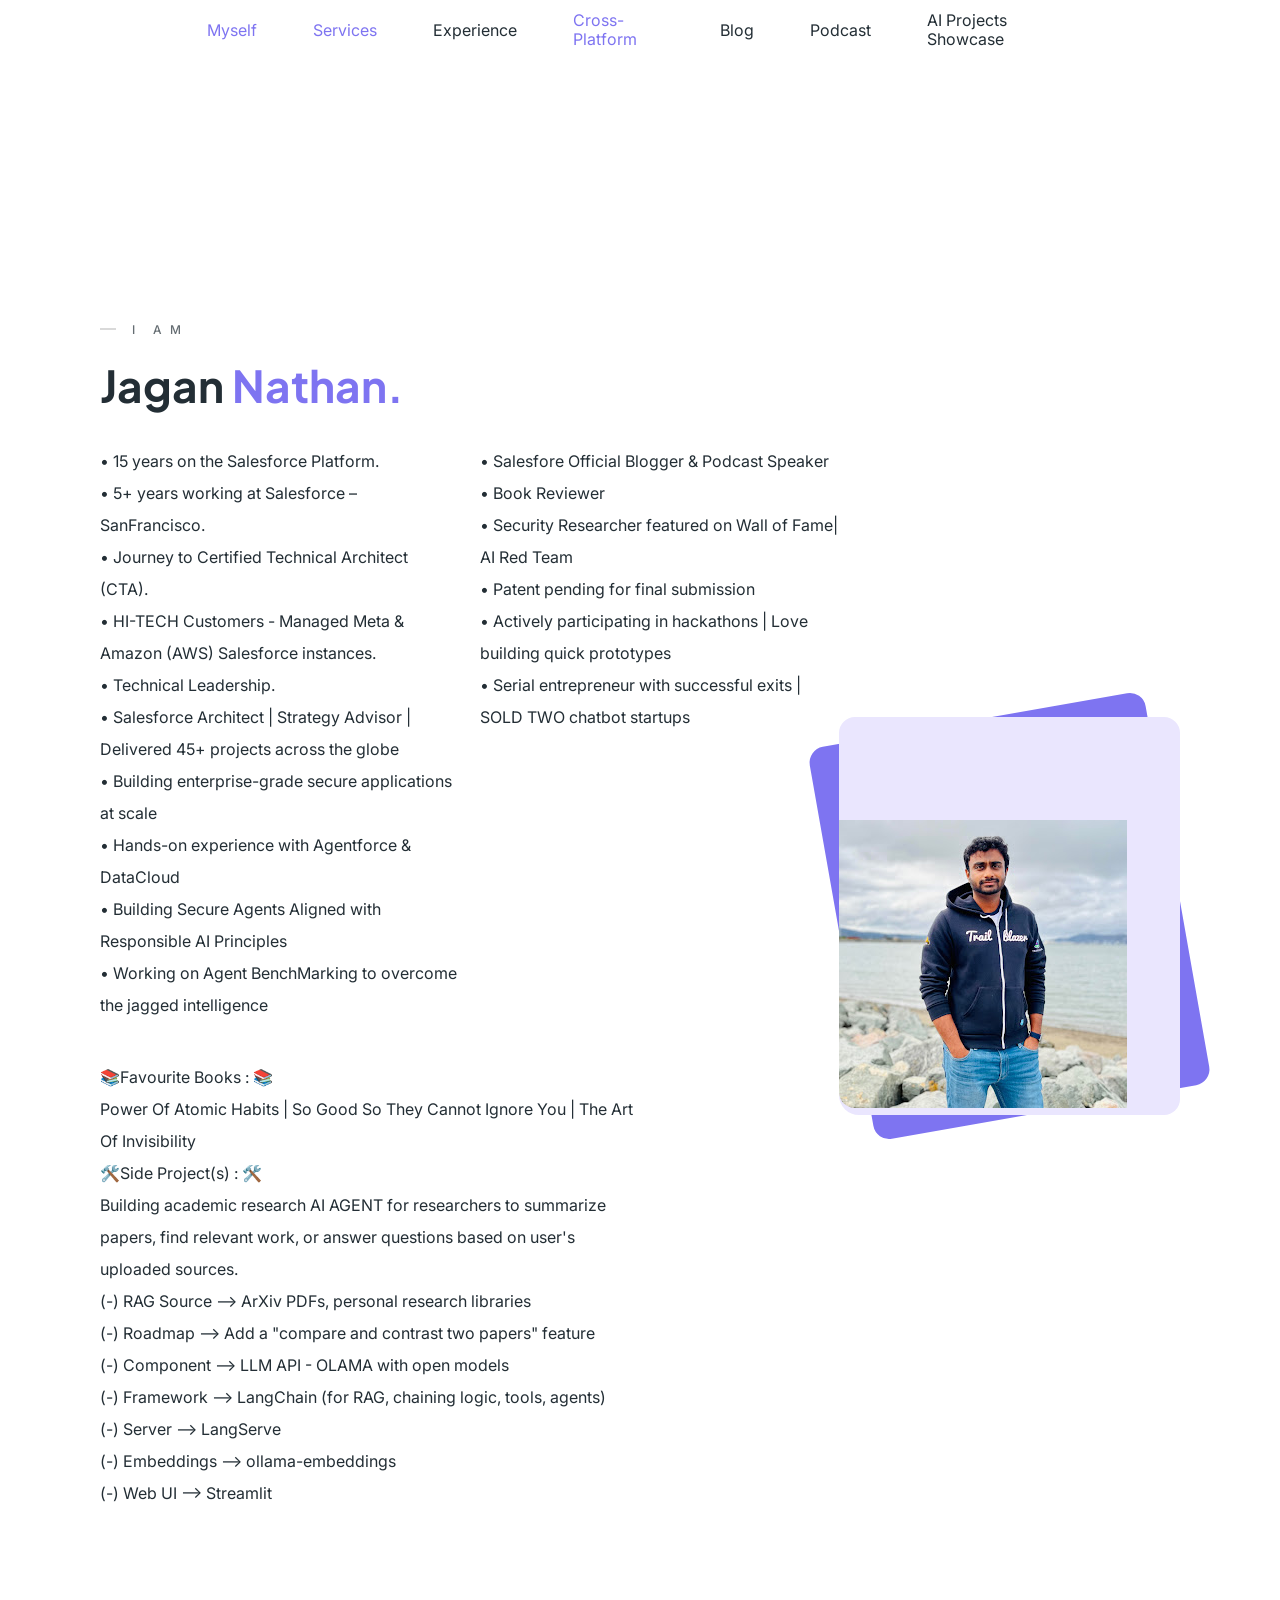
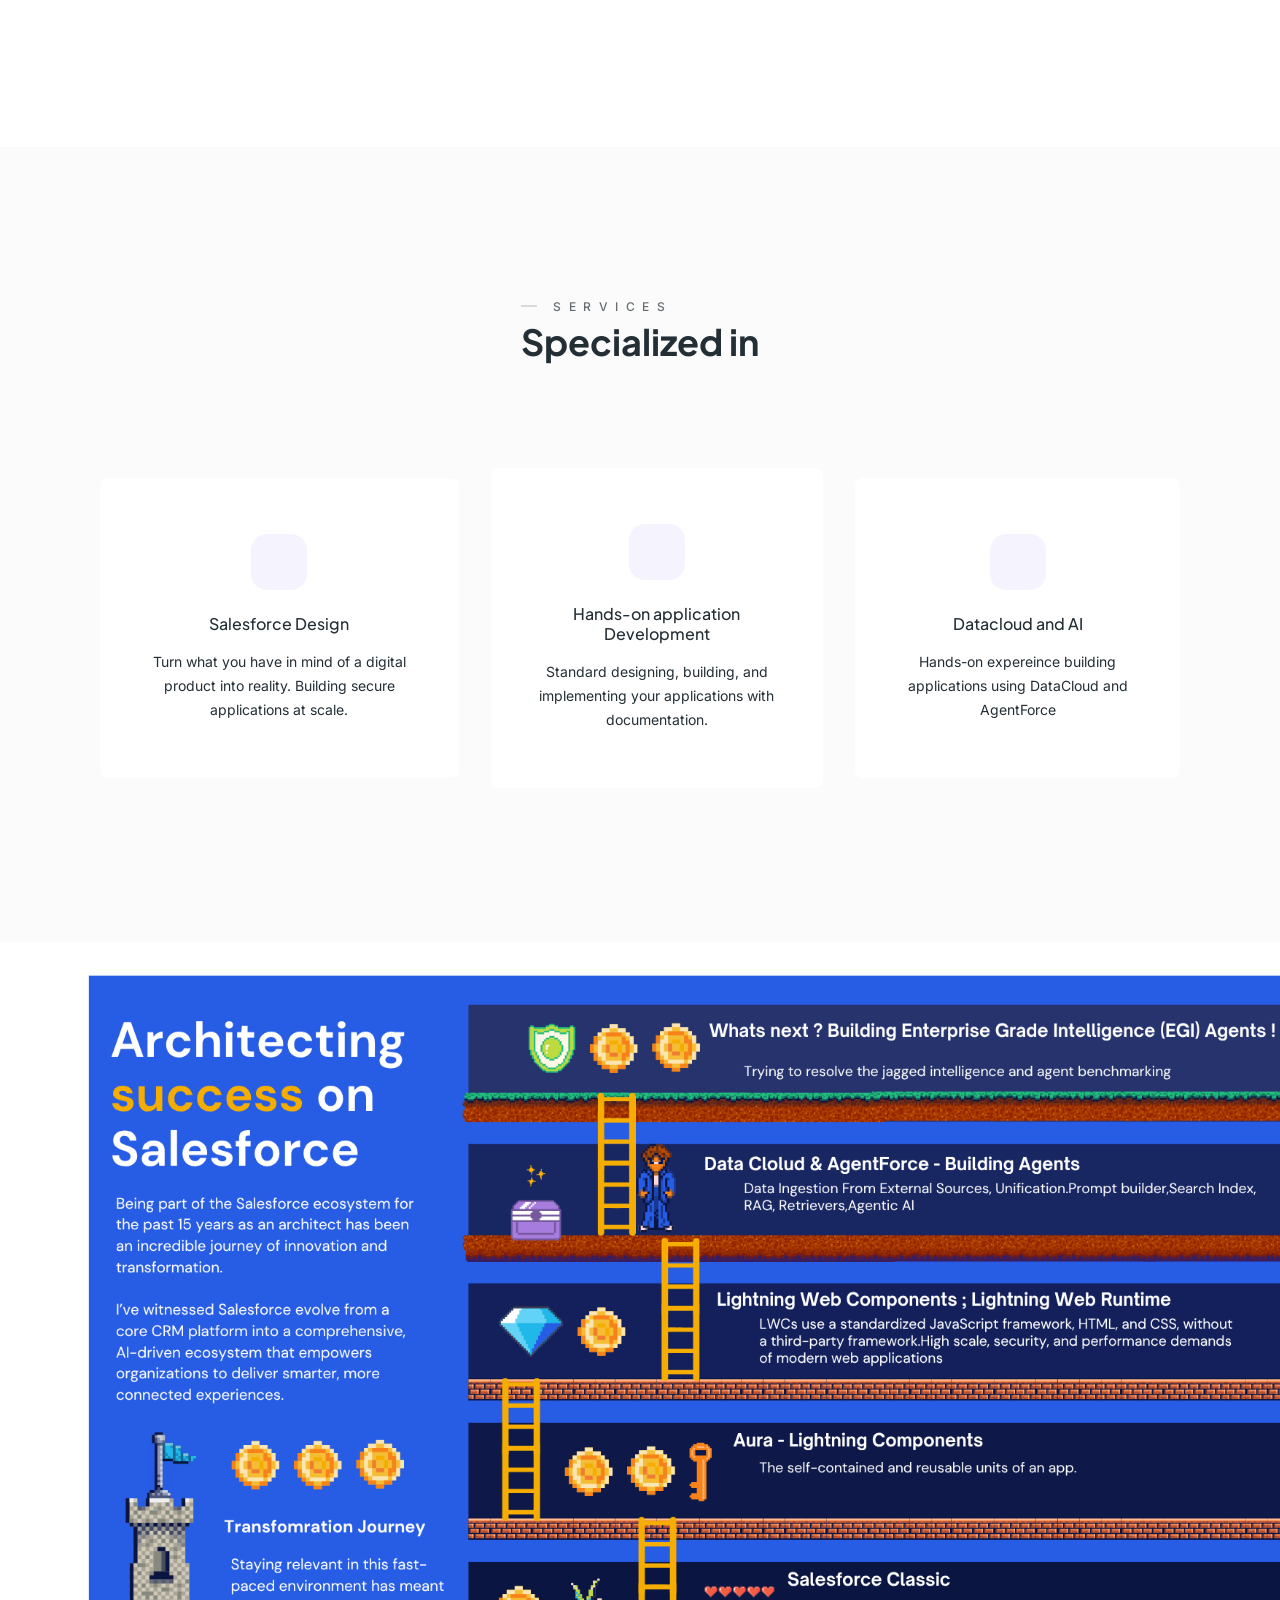
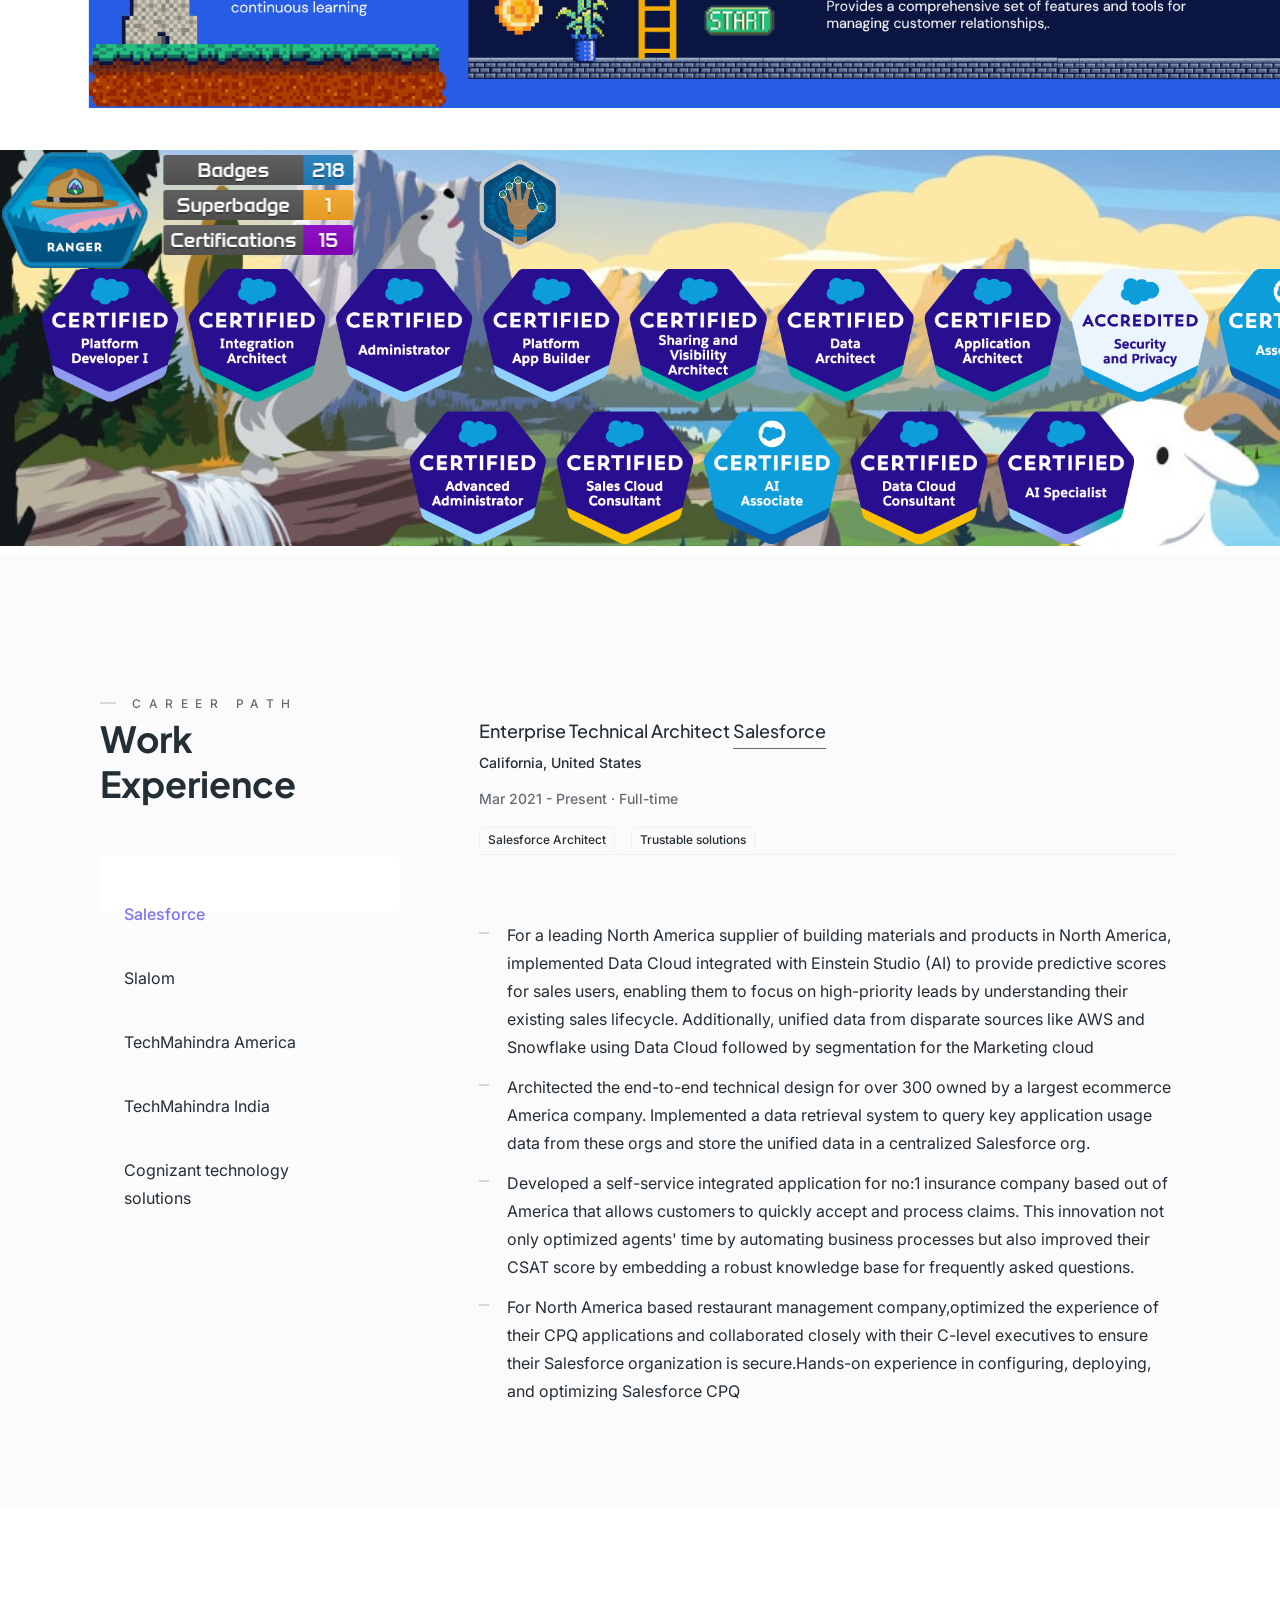
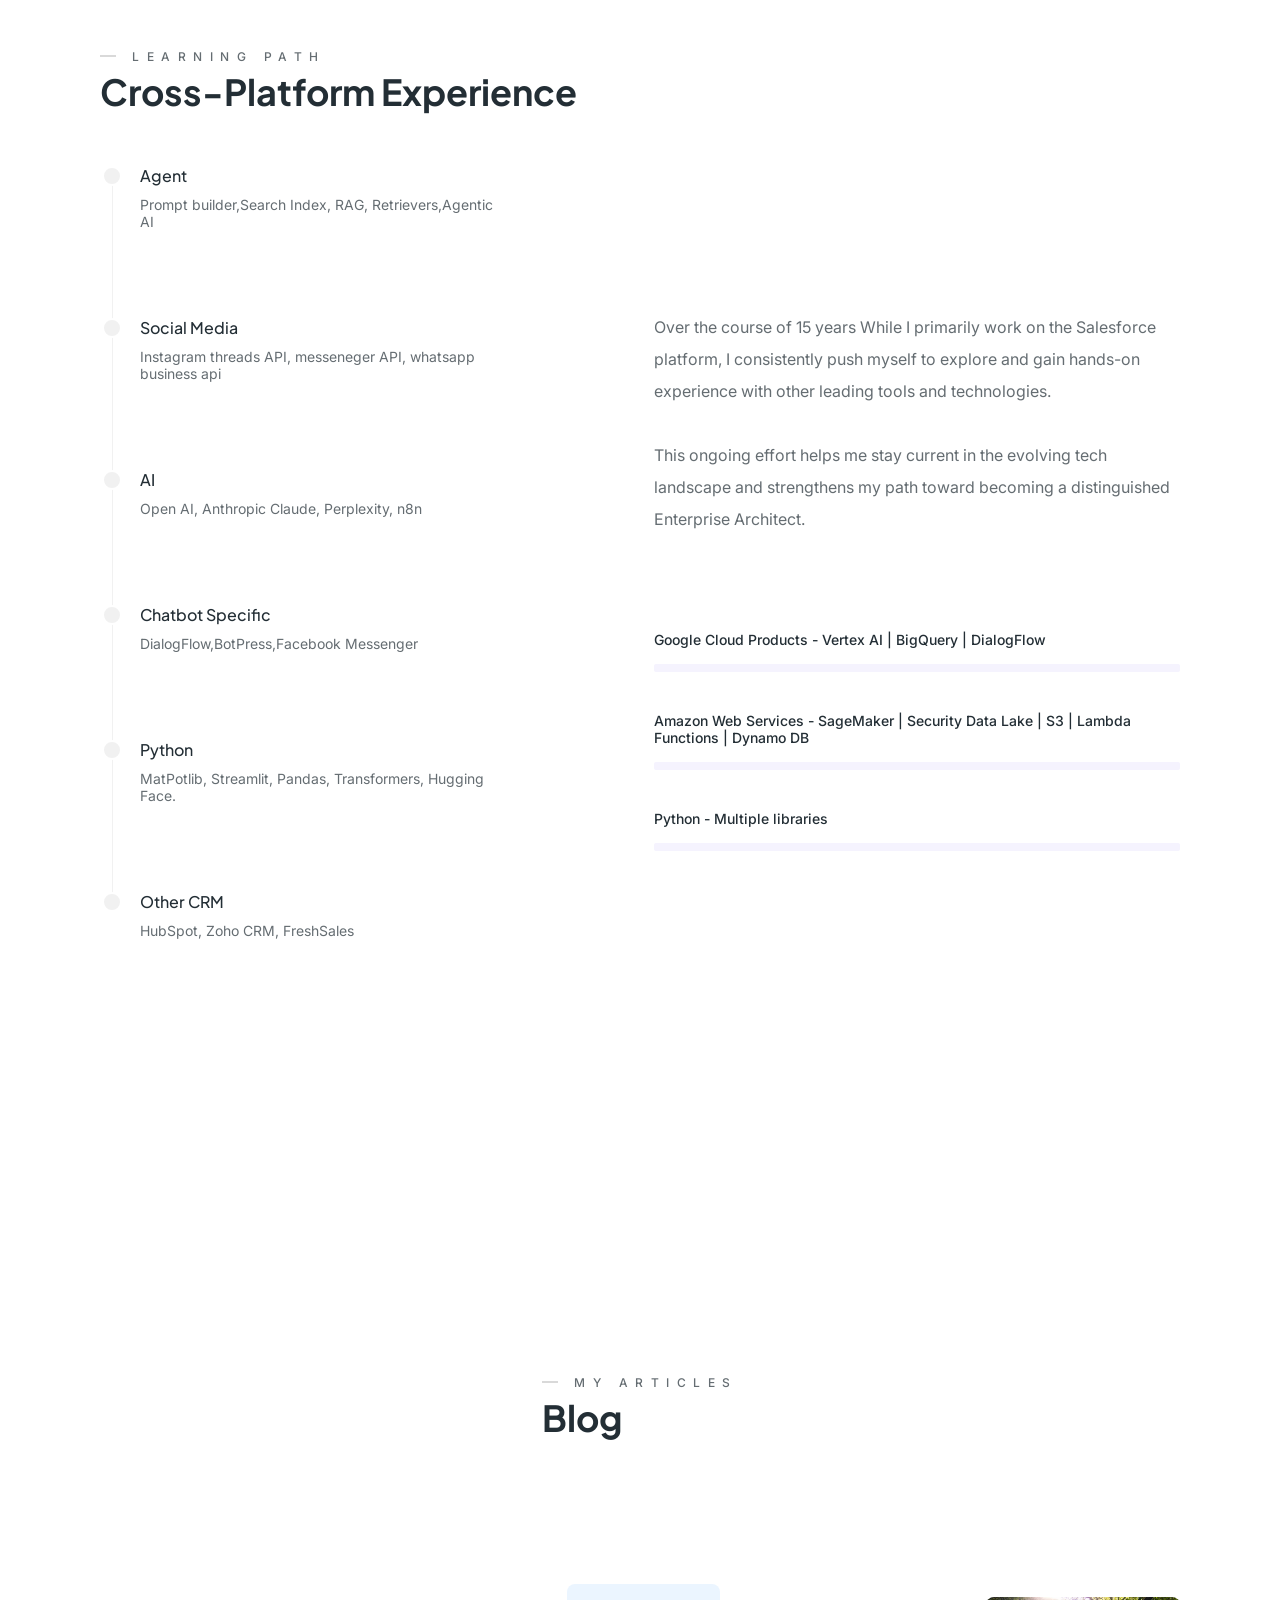
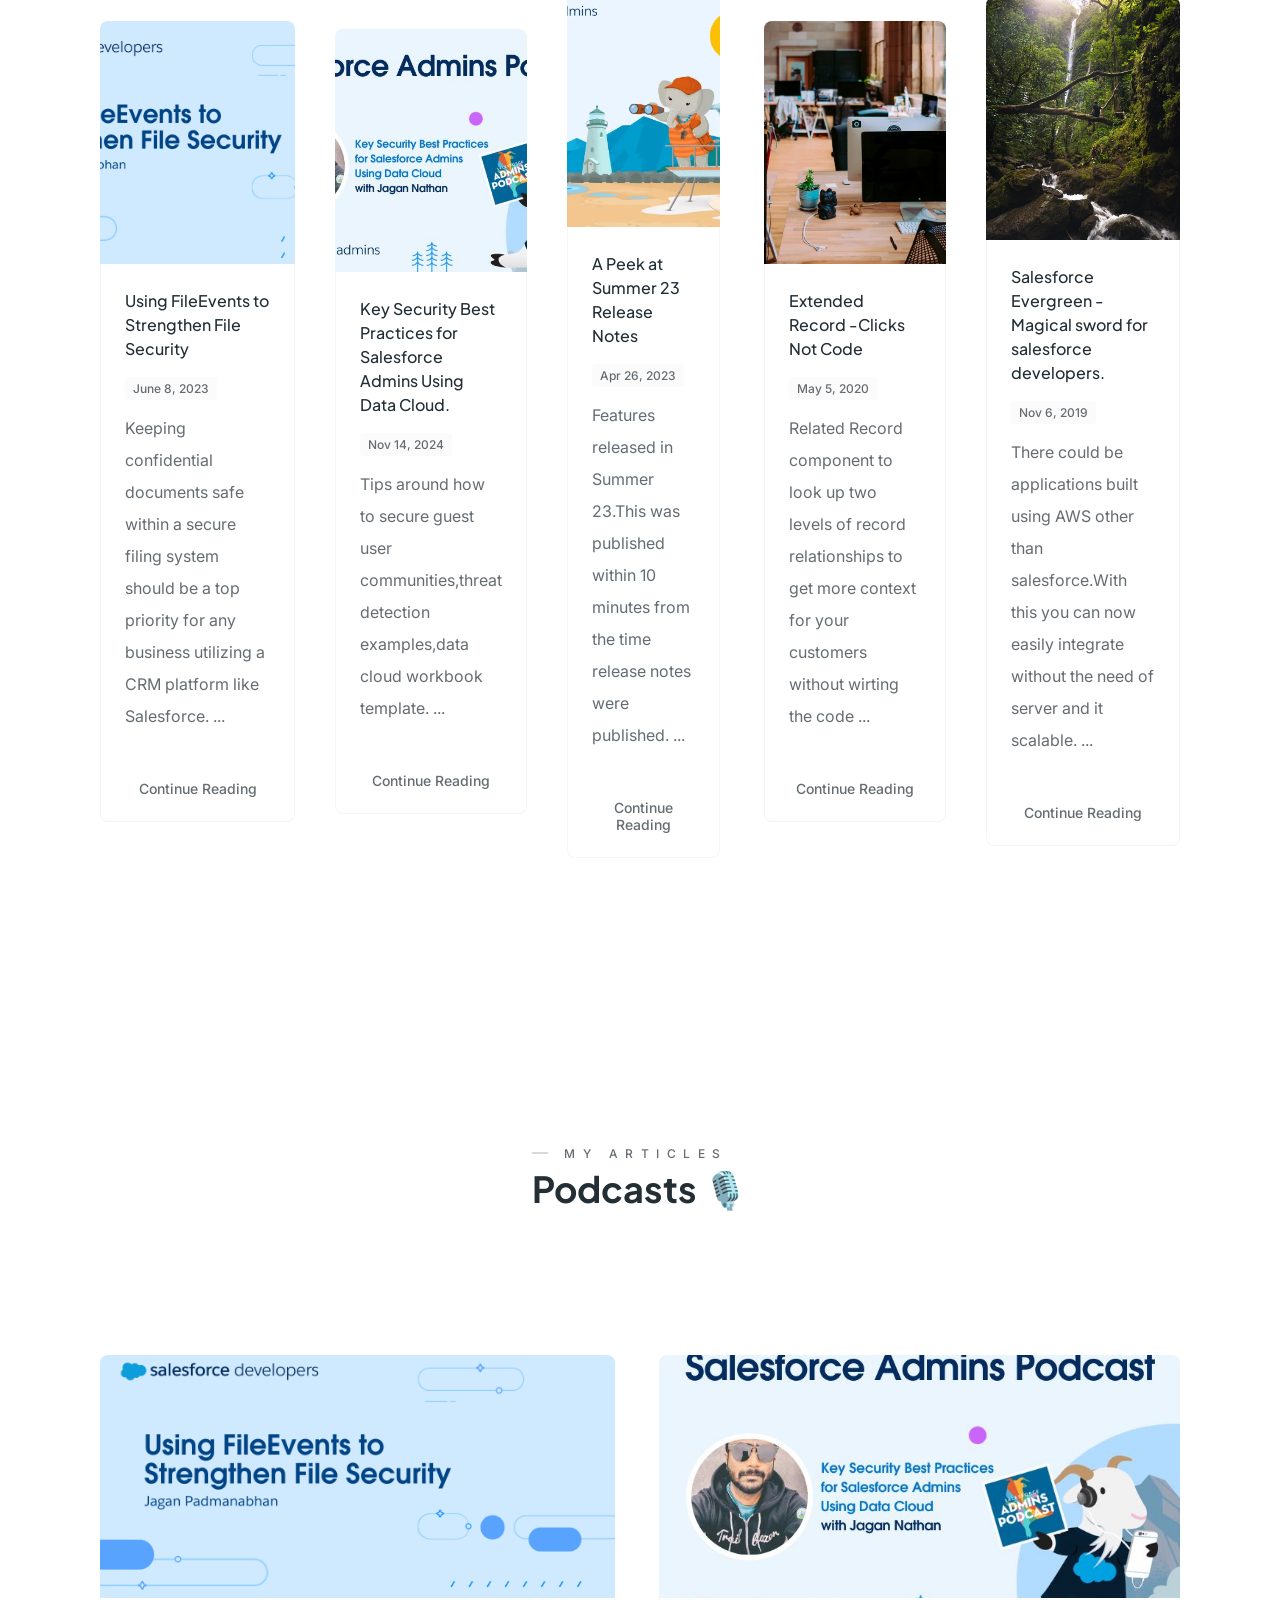
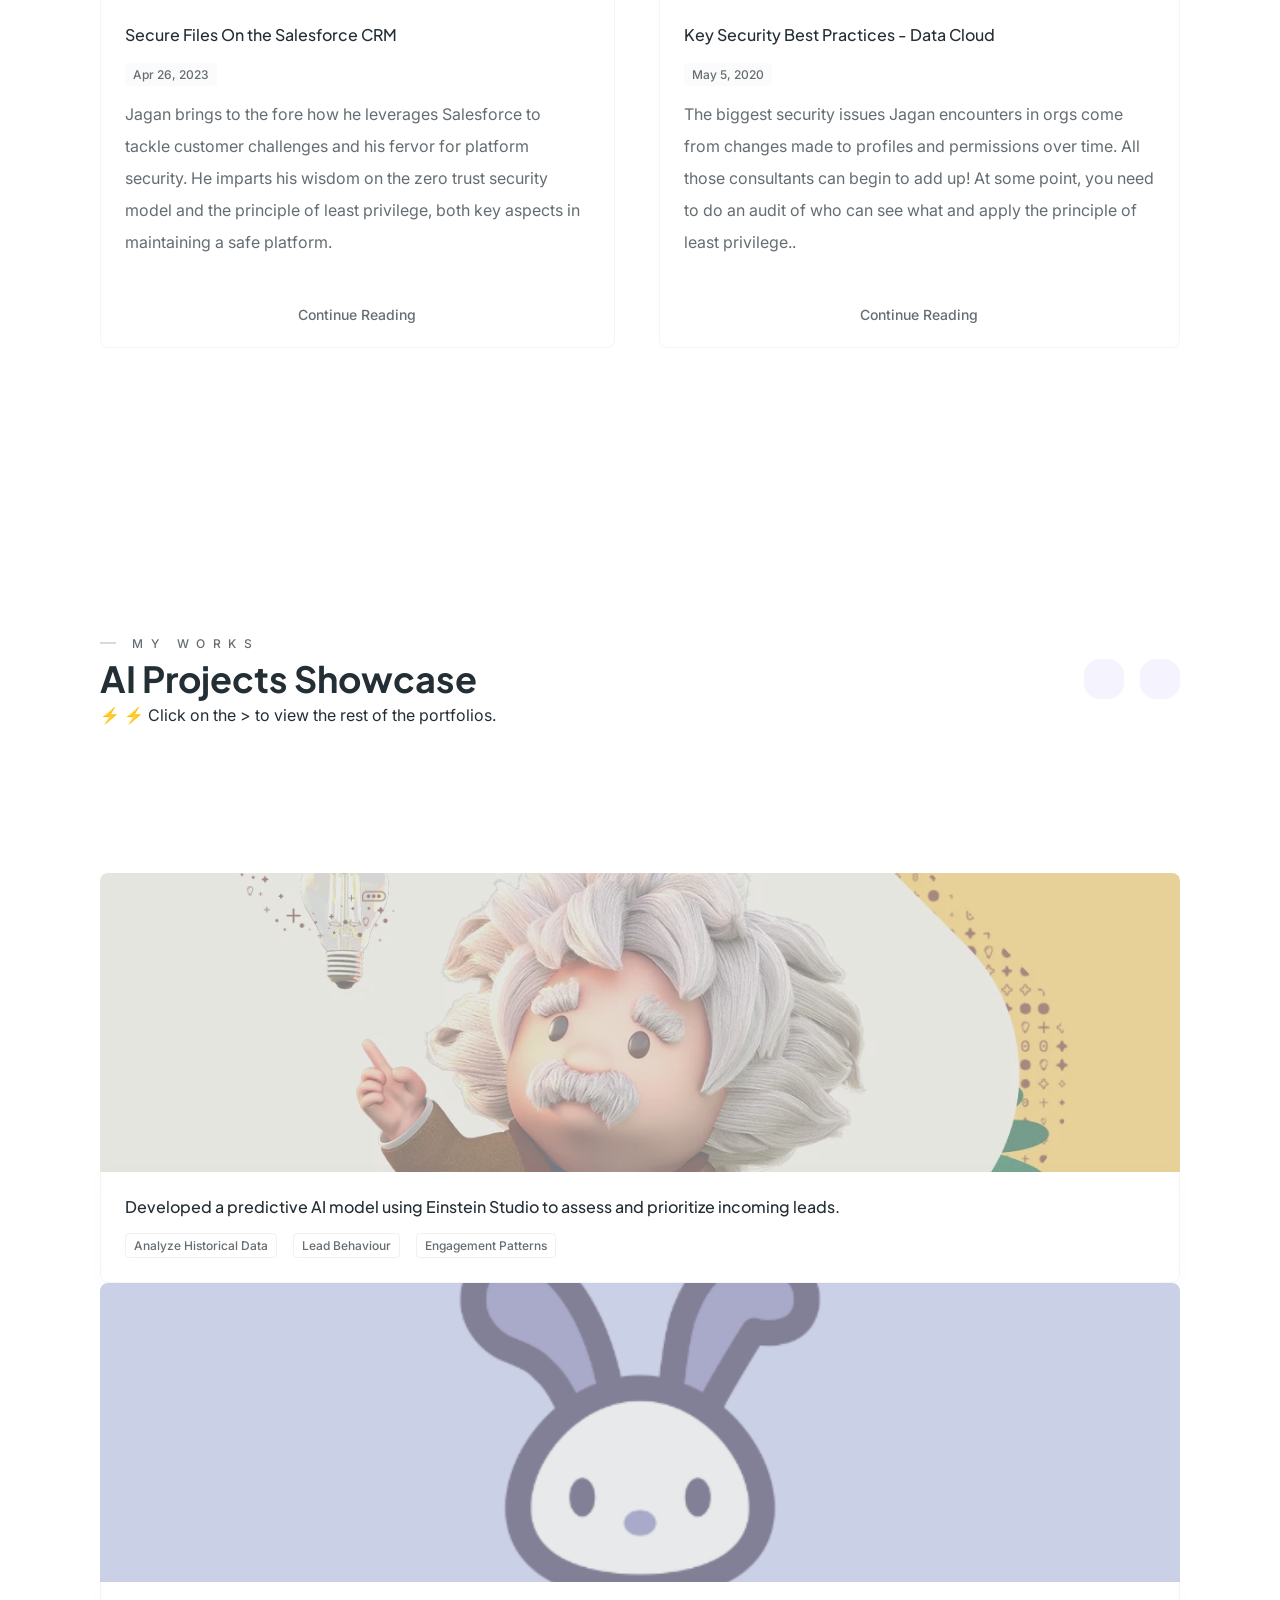
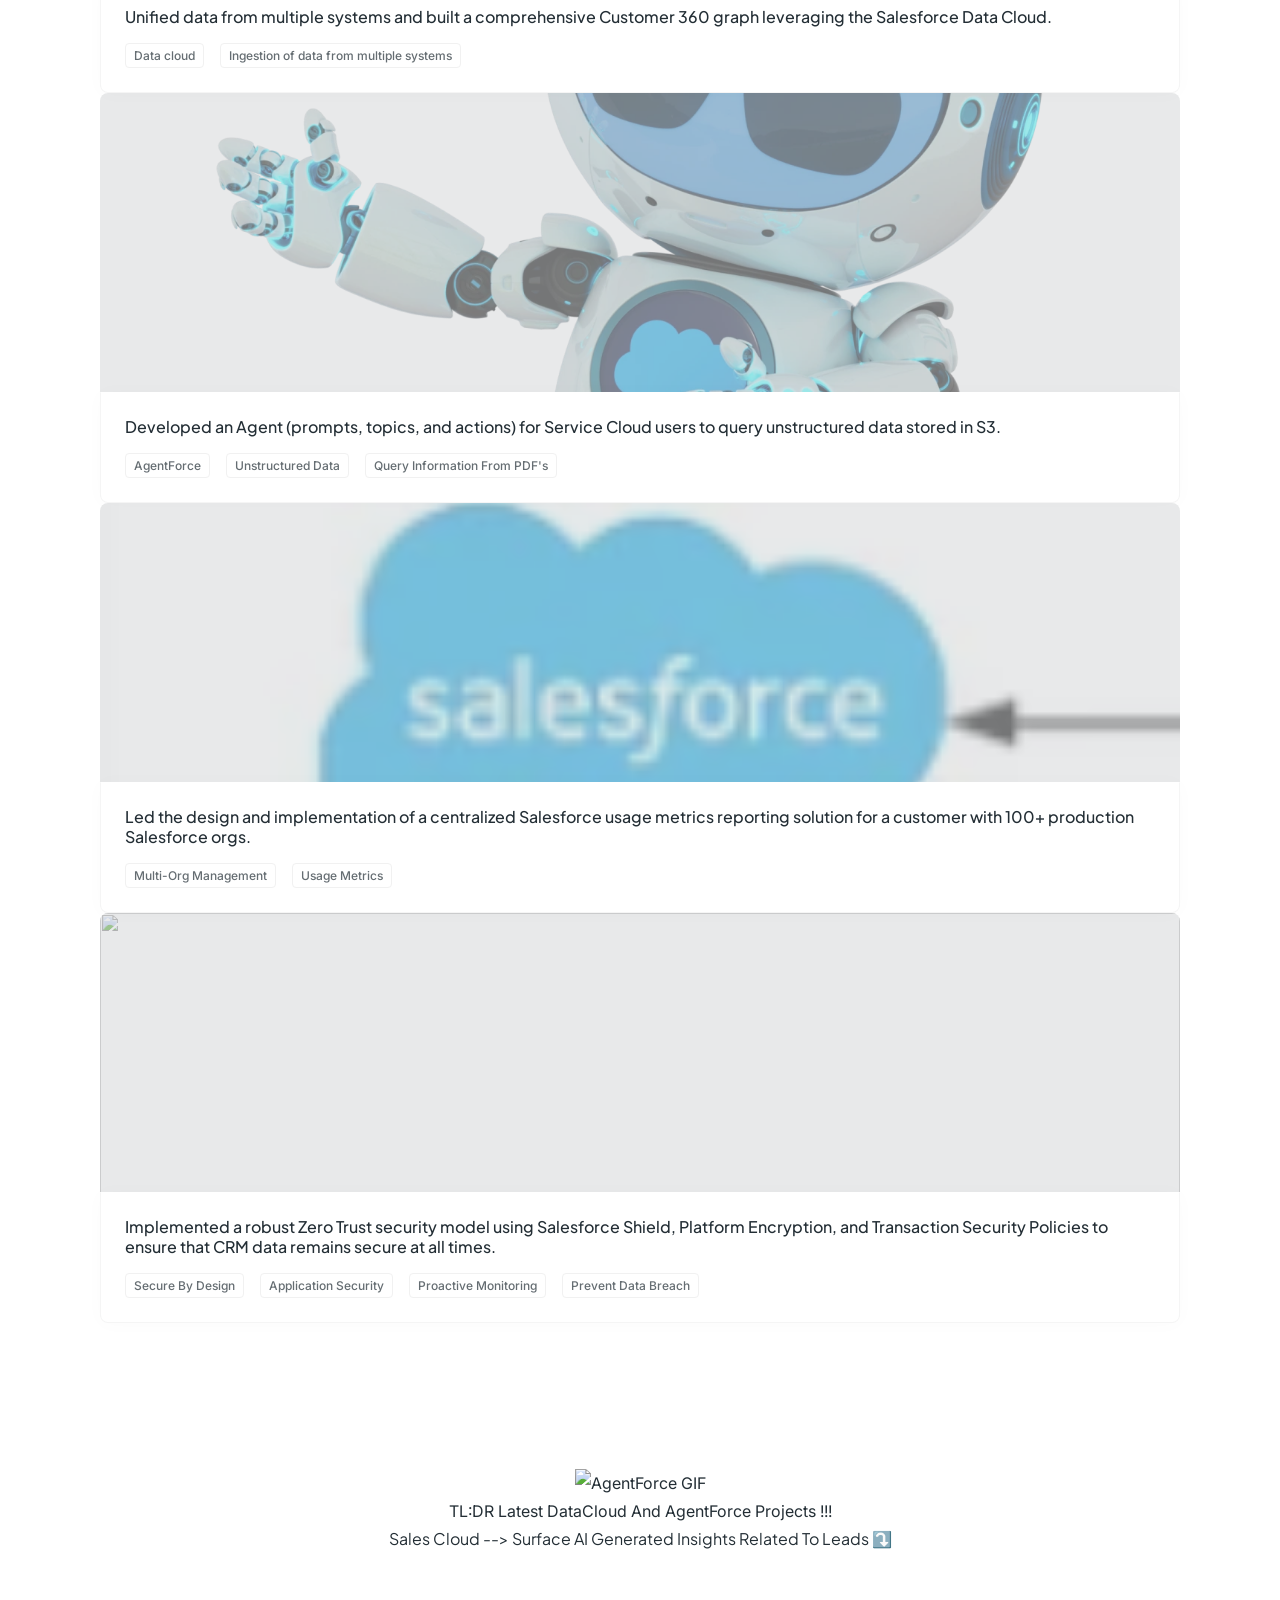
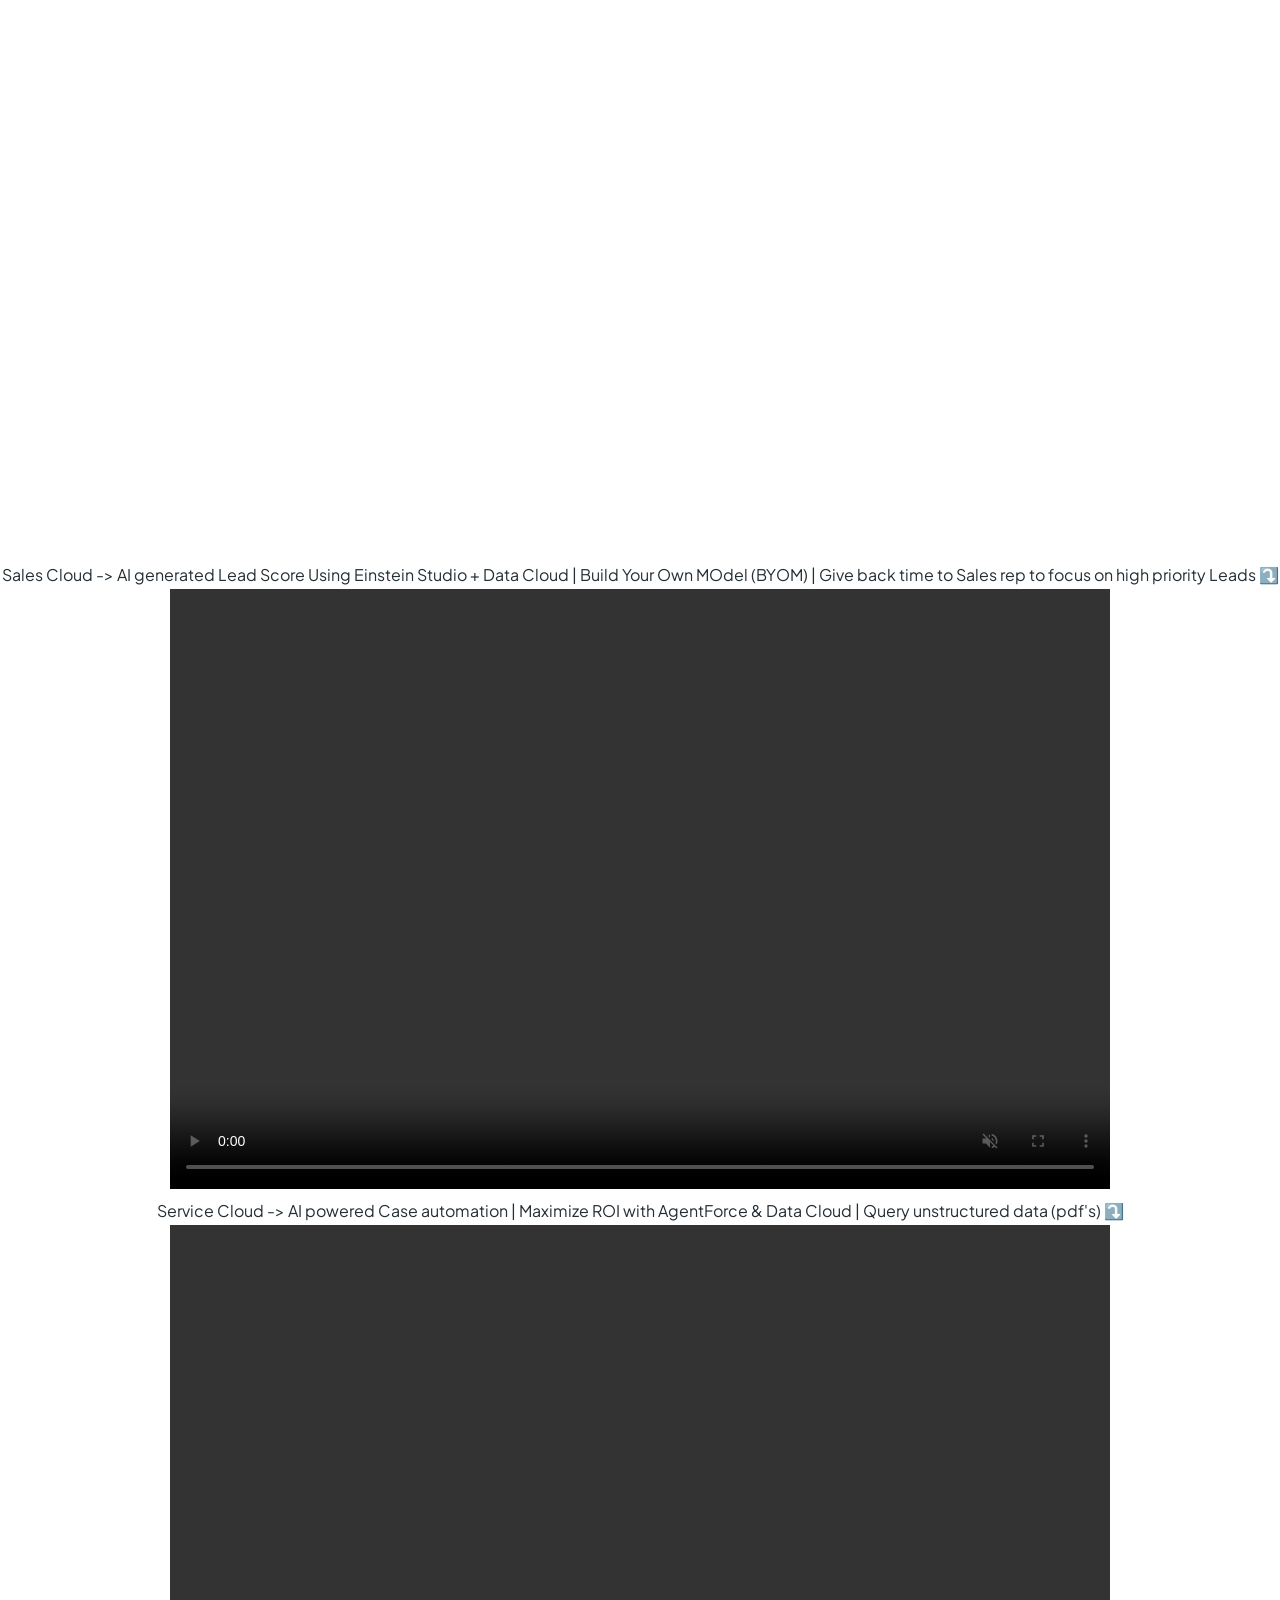
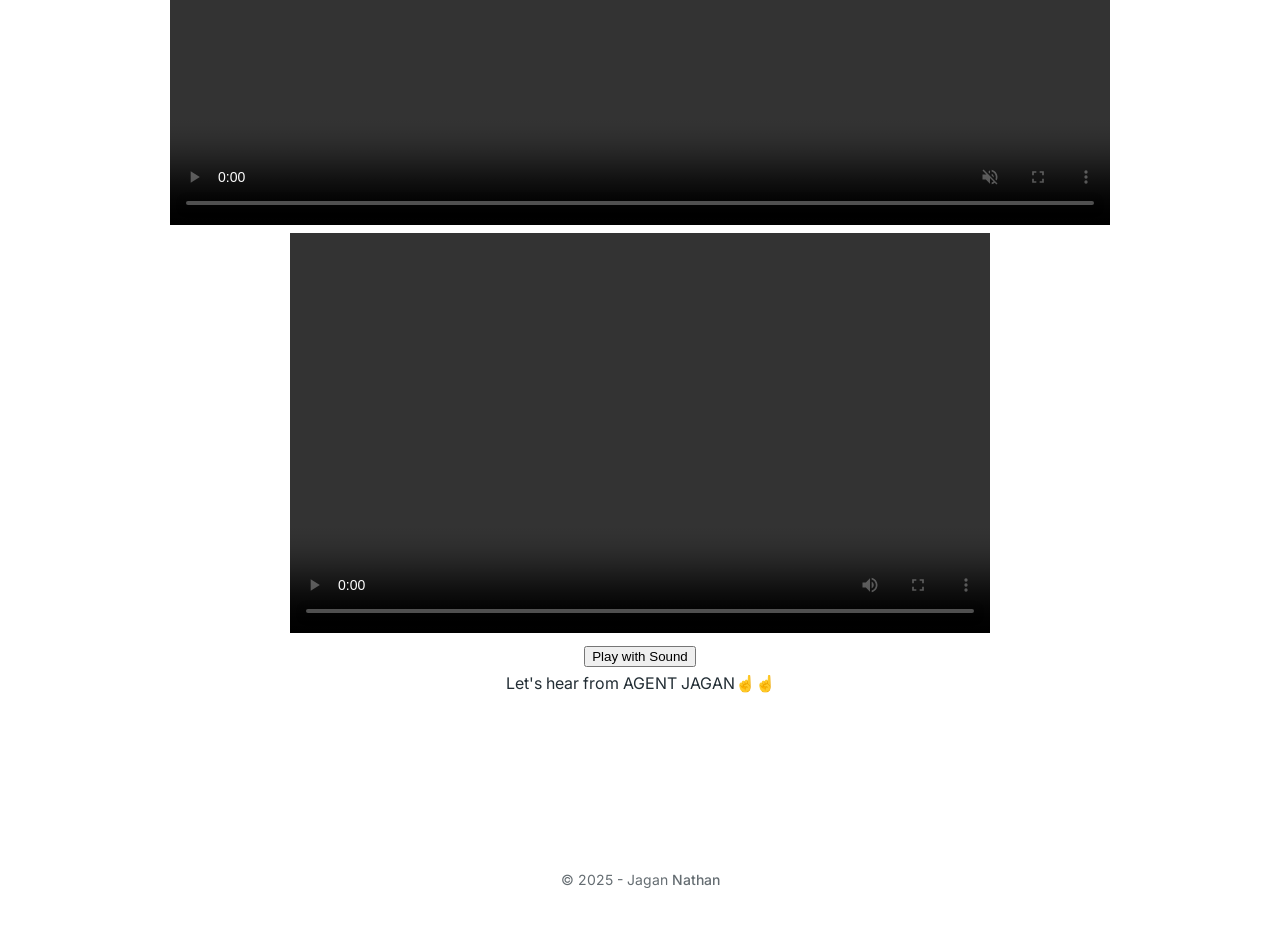
==== commit 8810f6c7: "Update index.html" ====
--- a/index.html
+++ b/index.html
@@ -30,7 +30,7 @@
                 <li class="services active" data-aos-delay="200" data-aos="fade-down"><a href="#AboutMe">Myself</a></li>
                 <li class="services active" data-aos-delay="200" data-aos="fade-down"><a href="#services">Services</a></li>
                 <li class="experience" data-aos-delay="300" data-aos="fade-down"><a href="#experience">Experience</a></li>
-                <li class="services active" data-aos-delay="200" data-aos="fade-down"><a href="#education-skill">Cross-Platform Experience</a></li>
+                <li class="services active" data-aos-delay="200" data-aos="fade-down"><a href="#education-skill">Cross-Platform</a></li>
                 <li class="blog" data-aos-delay="350" data-aos="fade-down"><a href="#blog">Blog</a></li>
                 <li class="blog" data-aos-delay="350" data-aos="fade-down"><a href="#Podcast">Podcast</a></li>
                 <li class="portfolios" data-aos-delay="250" data-aos="fade-down"><a href="#portfolios">AI Projects Showcase</a></li>
